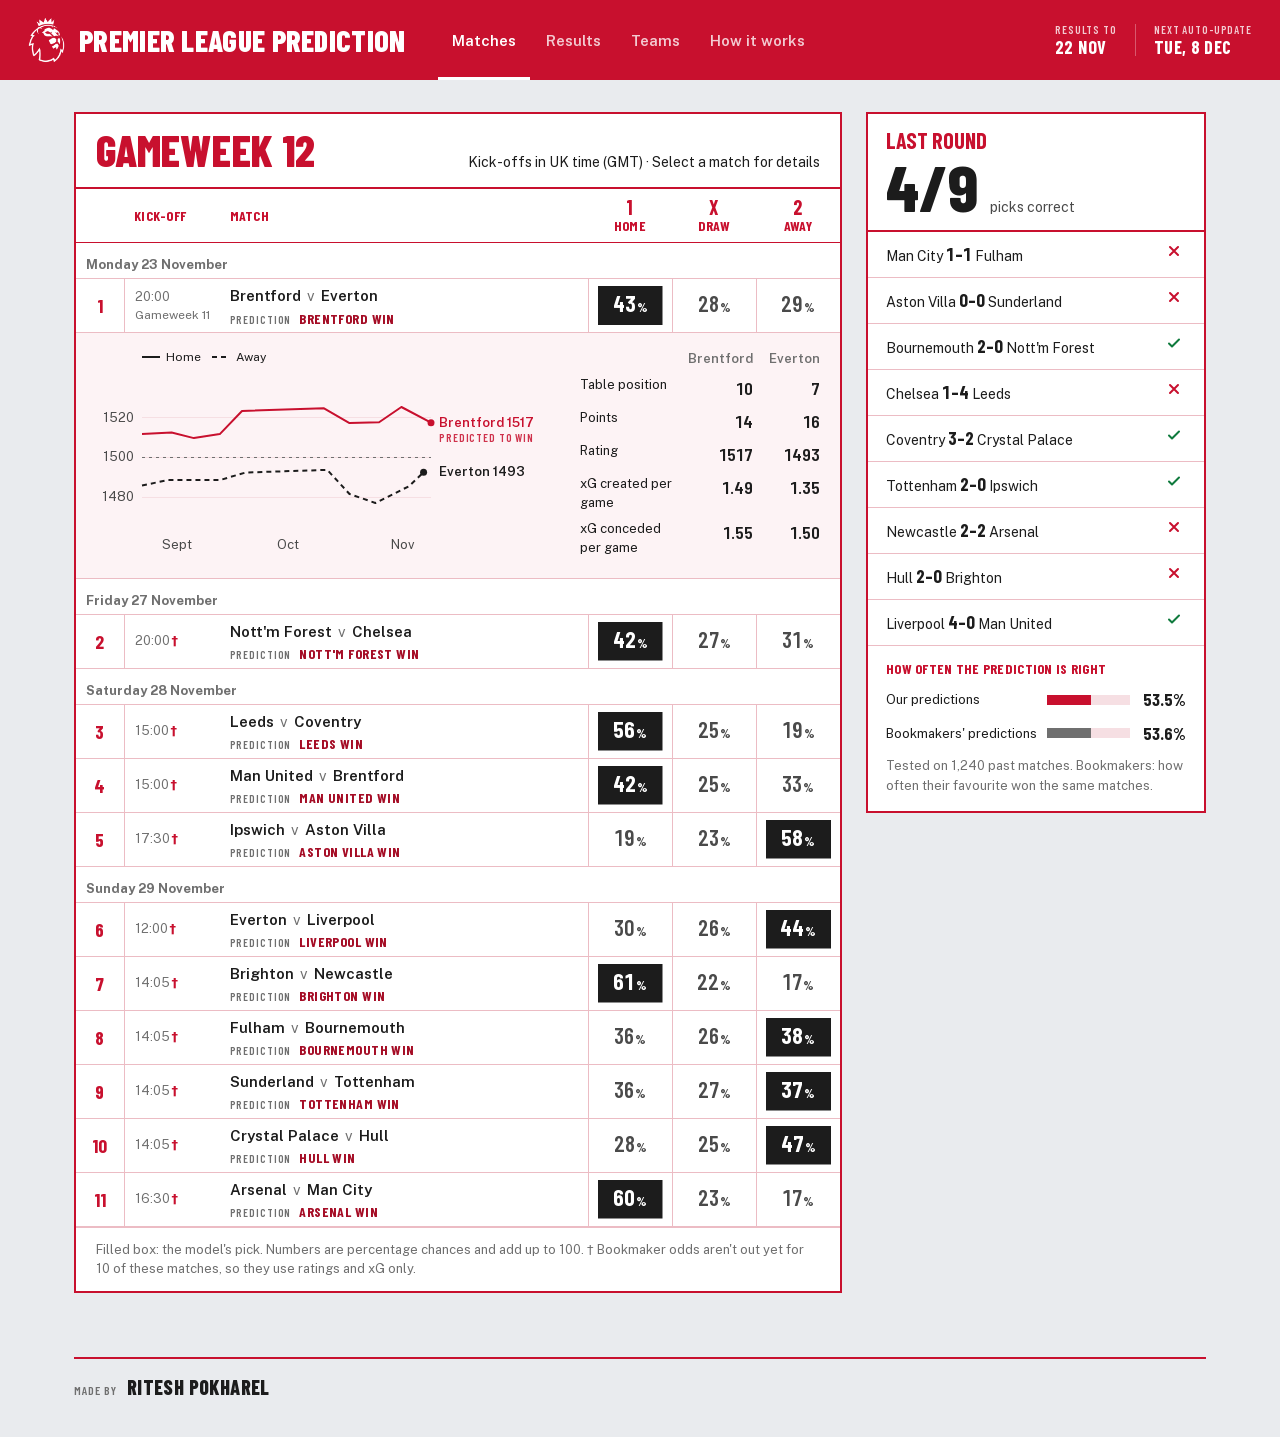
==== site/index.html @ 26cb3aec "How it works: why the model never predicts a draw" ====
<!doctype html>
<html lang="en">
<head>
<meta charset="utf-8">
<meta name="viewport" content="width=device-width, initial-scale=1">
<title>Premier League Prediction</title>
<link rel="icon" href="logo.jpg">
<meta name="description" content="Home, draw and away forecasts for every Premier League match, from a model retrained every week, with its track record.">
<style>
  @font-face { font-family: "Permanent Marker"; font-weight: 400; font-display: swap; src: url("fonts/permanent-marker-latin.woff2") format("woff2"); }
  @font-face { font-family: "Barlow Condensed"; font-weight: 500; font-display: swap; src: url("fonts/barlow-condensed-500-latin.woff2") format("woff2"); }
  @font-face { font-family: "Barlow Condensed"; font-weight: 600; font-display: swap; src: url("fonts/barlow-condensed-600-latin.woff2") format("woff2"); }
  @font-face { font-family: "Barlow Condensed"; font-weight: 700; font-display: swap; src: url("fonts/barlow-condensed-700-latin.woff2") format("woff2"); }
  @font-face { font-family: "Barlow Condensed"; font-weight: 800; font-display: swap; src: url("fonts/barlow-condensed-800-latin.woff2") format("woff2"); }
  @font-face { font-family: "Public Sans"; font-weight: 400 700; font-display: swap; src: url("fonts/public-sans-latin.woff2") format("woff2"); }

  :root {
    color-scheme: light;
    --board: #e9ebee;
    --sheet: #ffffff;
    --red: #c8102e;
    --red-ink: #a50d26;
    --rule: #ecbcc4;
    --rule-soft: #f6dfe3;
    --band: #c8102e;
    --band-ink: #ffffff;
    --band-ink-2: rgba(255, 255, 255, 0.78);
    --ink: #1c1c1c;
    --ink-2: #4a4a4a;
    --muted: #6f6f6f;
    --mark: #1c1c1c;
    --mark-ink: #ffffff;
    --good: #0f7a3d;
    --hover: #fdf3f5;
    --cond: "Barlow Condensed", "Arial Narrow", sans-serif;
    --text: "Public Sans", system-ui, -apple-system, "Segoe UI", sans-serif;
  }
  @media (prefers-color-scheme: dark) {
    :root {
      color-scheme: dark;
      --board: #0b0c0e;
      --sheet: #1f2125;
      --red: #ef4f66;
      --red-ink: #ff8094;
      --rule: #4a2a31;
      --rule-soft: #2c2023;
      --band: #a50d26;
      --ink: #efede8;
      --ink-2: #c4c1ba;
      --muted: #9a978f;
      --mark: #efede8;
      --mark-ink: #141414;
      --good: #3fbf74;
      --hover: #23191c;
    }
  }

  * { box-sizing: border-box; }
  html { -webkit-text-size-adjust: 100%; }
  body { margin: 0; background: var(--board); color: var(--ink); font: 15px/1.5 var(--text); -webkit-font-smoothing: antialiased; }
  ::selection { background: var(--red); color: #fff; }
  :focus-visible { outline: 2px solid var(--red); outline-offset: 2px; }
  a { color: var(--red-ink); text-underline-offset: 3px; text-decoration-thickness: 1px; }
  .fig { font-family: var(--cond); font-variant-numeric: tabular-nums; }
  [hidden] { display: none !important; }

  /* band */
  .band { background: var(--band); color: var(--band-ink); }
  .band-inner { padding: 0 28px; display: flex; align-items: center; gap: 32px; min-height: 80px; }
  .name { font: 800 30px/1 var(--cond); text-transform: uppercase; letter-spacing: 0.01em; white-space: nowrap; display: flex; align-items: center; gap: 14px; }
  a.name { color: inherit; text-decoration: none; }
  a.name:focus-visible { outline-color: #fff; outline-offset: 4px; }
  .logo { display: block; width: auto; height: 46px; flex: none; }
  .tabs { display: flex; gap: 2px; align-self: stretch; }
  .tab {
    font: 600 15px var(--text); color: var(--band-ink-2); background: none; border: 0; cursor: pointer;
    padding: 0 14px; border-bottom: 3px solid transparent; border-top: 3px solid transparent;
  }
  .tab:hover { color: var(--band-ink); }
  .tab[aria-selected="true"] { color: var(--band-ink); border-bottom-color: var(--band-ink); }
  .tab:focus-visible { outline-color: #fff; outline-offset: -4px; }
  .stamp { margin-left: auto; display: flex; gap: 18px; white-space: nowrap; }
  .upd { display: flex; flex-direction: column; gap: 3px; }
  .upd + .upd { padding-left: 18px; border-left: 1px solid rgba(255, 255, 255, 0.3); }
  .upd .k { font: 600 11px/1 var(--cond); text-transform: uppercase; letter-spacing: 0.08em; color: var(--band-ink-2); }
  .upd .v { font: 700 18px/1 var(--cond); text-transform: uppercase; letter-spacing: 0.02em; color: var(--band-ink); }

  main { max-width: 1180px; margin: 0 auto; padding: 32px 24px 64px; }
  .page-title { display: flex; align-items: baseline; gap: 16px; flex-wrap: wrap; margin: 0 0 20px; }
  h1 { font: 800 44px/1 var(--cond); text-transform: uppercase; color: var(--red); margin: 0; letter-spacing: -0.005em; }
  h2 { font: 700 22px/1.1 var(--cond); text-transform: uppercase; color: var(--red); margin: 0; }
  h3 { font: 700 17px/1.2 var(--text); margin: 0; }
  .lede { color: var(--ink-2); margin: 0; }
  .legend { display: flex; align-items: center; gap: 10px; margin: 0; font: 600 20px/1.2 var(--cond); color: var(--ink); letter-spacing: 0.01em; }
  .ring-key { width: 26px; height: 18px; border: 2px solid var(--red); border-radius: 50%; flex: none; }

  /* coupon sheet */
  .sheet { background: var(--sheet); border: 2px solid var(--red); }
  .sheet + .sheet { margin-top: 24px; }
  .split > .sheet + .sheet { margin-top: 0; }
  .sheet-head { display: flex; align-items: baseline; justify-content: space-between; gap: 16px; padding: 14px 20px; border-bottom: 2px solid var(--red); flex-wrap: wrap; }
  .sheet-head p { margin: 0; color: var(--muted); font-size: 13px; }
  #coupon-sub { color: var(--ink); font-size: 14px; }
  .sheet-foot { padding: 12px 20px; border-top: 1px solid var(--rule); color: var(--muted); font-size: 13px; }
  .sheet-foot p { margin: 0; }

  .coupon { width: 100%; border-collapse: collapse; }
  .coupon th { font: 700 14px var(--cond); text-transform: uppercase; color: var(--red); padding: 8px 10px; border-bottom: 1px solid var(--red); text-align: center; letter-spacing: 0.02em; }
  .coupon th.left { text-align: left; }
  .coupon th .key { display: block; font-size: 20px; line-height: 1; }
  .coupon td { border-bottom: 1px solid var(--rule); padding: 0 10px; height: 54px; vertical-align: middle; }
  .coupon tr:last-child td { border-bottom: 0; }
  .coupon .day td { height: auto; padding: 14px 10px 6px; font: 700 13px var(--text); color: var(--muted); border-bottom: 1px solid var(--rule); background: var(--sheet); }
  .coupon .no { width: 48px; text-align: center; font: 700 19px var(--cond); color: var(--red); border-right: 1px solid var(--rule); }
  .coupon .ko { width: 92px; color: var(--muted); font-size: 13px; white-space: nowrap; }
  .coupon .match { font-weight: 600; }
  .coupon .match .v { color: var(--muted); font-weight: 400; padding: 0 6px; }
  .coupon .cell { width: 84px; text-align: center; border-left: 1px solid var(--rule); padding: 0; position: relative; }
  .coupon .cell .n { position: relative; z-index: 1; font: 600 22px/1 var(--cond); font-variant-numeric: tabular-nums; color: var(--ink-2); transition: color 90ms ease-out; }
  .coupon .cell .ink { position: absolute; inset: 7px 9px; background: var(--mark); clip-path: inset(0 0 0 0); }
  .coupon .cell.pick .n, .coupon .cell.pick .pc { color: var(--mark-ink); }
  .coupon .cell.pick .n { font-weight: 700; }
  .coupon .cell .pc { position: relative; z-index: 1; font: 600 13px/1 var(--cond); color: var(--ink-2); margin-left: 1px; }
  .coupon .cell .ring { position: absolute; inset: 4px 6px; border: 2px solid var(--red); border-radius: 50%; z-index: 2; pointer-events: none; }
  .coupon .verdict { width: 92px; text-align: right; font-size: 13px; font-weight: 600; white-space: nowrap; }
  .verdict.hit { color: var(--good); }
  .verdict.miss { color: var(--red); }
  .verdict svg { display: inline-block; vertical-align: -3px; margin-right: 4px; }
  .coupon .score { width: 76px; text-align: center; font: 700 22px var(--cond); font-variant-numeric: tabular-nums; border-left: 1px solid var(--rule); }
  .coupon tbody tr.fixture { cursor: pointer; }
  .coupon tbody tr.fixture:hover td { background: var(--hover); }
  .coupon tbody tr.fixture:focus-visible { outline-offset: -2px; }
  .dagger { color: var(--red); font-weight: 700; margin-left: 2px; }
  .ko-sm { display: none; }
  .pred { display: flex; gap: 8px; align-items: baseline; margin-top: 3px; font: 700 14px/1.1 var(--cond); text-transform: uppercase; letter-spacing: 0.03em; color: var(--red-ink); }
  .pred .k { font-size: 11px; font-weight: 600; letter-spacing: 0.08em; color: var(--muted); }
  .detail td { padding: 16px 20px 20px; background: var(--hover); height: auto; }
  .detail-grid { display: grid; grid-template-columns: 1fr 240px; gap: 28px; align-items: start; }
  .facts { display: grid; grid-template-columns: 1fr auto auto; gap: 6px 16px; font-size: 13px; }
  .facts .hd { color: var(--muted); font-weight: 600; }
  .facts .fig { font-size: 18px; font-weight: 600; text-align: right; }

  /* layout */
  .split { display: grid; grid-template-columns: minmax(0, 1fr) 340px; gap: 24px; align-items: start; }
  .split.wide { grid-template-columns: minmax(0, 1fr) 430px; }
  .split > * { min-width: 0; }
  .stub { background: var(--sheet); border: 2px solid var(--red); }
  .stub-head { padding: 14px 18px 12px; border-bottom: 2px solid var(--red); }
  .stub-score { display: flex; align-items: baseline; gap: 10px; margin-top: 6px; }
  .stub-score .fig { font-size: 64px; font-weight: 800; line-height: 0.9; color: var(--ink); }
  .stub-score span { color: var(--ink-2); font-size: 14px; }
  .stub-list { list-style: none; margin: 0; padding: 0; }
  .stub-list li { display: flex; justify-content: space-between; gap: 12px; padding: 9px 18px; border-bottom: 1px solid var(--rule); font-size: 14px; }
  .stub-list li .fig { font-size: 18px; font-weight: 700; }
  .stub-section { padding: 14px 18px 16px; }
  .stub-section h3 { font: 700 14px var(--cond); text-transform: uppercase; color: var(--red); margin-bottom: 10px; letter-spacing: 0.02em; }
  .bench { display: grid; grid-template-columns: max-content 1fr 46px; gap: 8px 10px; align-items: center; font-size: 13px; }
  .bench .track { height: 10px; background: var(--rule-soft); position: relative; }
  .bench .fill { position: absolute; inset: 0 auto 0 0; background: var(--red); }
  .bench .fill.dim { background: var(--muted); }
  .bench .fig { font-size: 17px; font-weight: 700; text-align: right; }
  .stub-section p { margin: 10px 0 0; color: var(--muted); font-size: 13px; }

  /* teams */
  .team-pick { display: flex; align-items: stretch; gap: 8px; padding: 14px 20px; border-bottom: 2px solid var(--red); }
  .team-pick .step {
    flex: none; width: 44px; height: 44px; align-self: center; display: grid; place-items: center; cursor: pointer;
    background: none; color: var(--ink); border: 1px solid var(--rule); transition: background-color 90ms ease-out;
  }
  .team-pick .step:hover { background: var(--hover); border-color: var(--red); }
  .lede.strong { color: var(--ink); font-size: 18px; }
  #teams .page-title { flex-direction: column; align-items: flex-start; gap: 6px; margin-bottom: 44px; }
  .team-col { position: relative; }
  .switch-hint { position: absolute; right: 22px; bottom: calc(100% - 20px); z-index: 2; margin: 0; display: flex; align-items: flex-start; gap: 0; pointer-events: none; }
  .switch-hint span { font: 26px/1 "Permanent Marker", var(--cond); color: var(--red); transform: rotate(-4deg); margin-top: 4px; white-space: nowrap; }
  .switch-hint svg { width: 100px; height: 70px; overflow: visible; }
  .switch-hint .brush { fill: none; stroke: var(--red); stroke-width: 3; stroke-linecap: round; stroke-linejoin: round; }
  .switch-hint .brush.thin { stroke-width: 1.5; opacity: 0.55; }
  /* first visit: the label fades in, then the arrow paints itself on, then the button nudges */
  .switch-hint .brush { stroke-dasharray: 1; stroke-dashoffset: 0; }
  @keyframes paint { from { stroke-dashoffset: 1; } to { stroke-dashoffset: 0; } }
  @keyframes ink-in { from { opacity: 0; transform: rotate(-4deg) translateY(4px); } to { opacity: 1; transform: rotate(-4deg); } }
  .switch-hint.draw span { animation: ink-in 220ms ease-out 150ms backwards; }
  .switch-hint.draw .brush { animation: paint 480ms cubic-bezier(0.65, 0, 0.35, 1) 300ms backwards; }
  .switch-hint.draw .brush.head { animation-duration: 160ms; animation-delay: 780ms; animation-timing-function: ease-out; }
  @keyframes nudge { 0%, 100% { transform: translateX(0); } 50% { transform: translateX(4px); } }
  .team-pick .step.nudge svg { animation: nudge 600ms ease-in-out 1000ms 2; }
  .team-pick .step svg { width: 16px; height: 16px; }
  .team-pick .step:disabled { opacity: 0.3; cursor: default; background: none; border-color: var(--rule); }
  .gw-pick { border-bottom: 0; }
  #results-sheets > .sheet:first-child { margin-top: 24px; }
  .team-title { flex: 1; min-width: 0; text-align: center; }
  .team-name { font: 800 32px/1 var(--cond); text-transform: uppercase; overflow: hidden; text-overflow: ellipsis; white-space: nowrap; }
  .team-sub { color: var(--ink-2); font-size: 13px; margin-top: 4px; }
  #team-body { padding: 16px 20px 20px; }
  .next-match {
    display: flex; align-items: baseline; flex-wrap: wrap; gap: 4px 14px; width: 100%; margin: 0 0 16px; padding: 10px 12px;
    font: 14px var(--text); color: var(--ink-2); text-align: left; cursor: pointer;
    background: var(--hover); border: 1px solid var(--rule); transition: border-color 90ms ease-out;
  }
  .next-match:hover { border-color: var(--red); }
  .next-match .k { font: 600 12px var(--cond); text-transform: uppercase; letter-spacing: 0.08em; color: var(--red); }
  .next-match strong { color: var(--ink); }
  .next-match .ha { margin-left: 8px; font: 600 11px var(--cond); text-transform: uppercase; letter-spacing: 0.08em; color: var(--muted); }
  .next-match .go { margin-left: auto; display: inline-flex; align-items: center; gap: 4px; font: 700 14px/1 var(--cond); text-transform: uppercase; letter-spacing: 0.04em; color: var(--red-ink); }
  .next-match .go svg { width: 12px; height: 12px; overflow: hidden; transition: transform 120ms ease-out; }
  .next-match:hover .go svg { transform: translateX(2px); }
  .team-top { display: flex; justify-content: space-between; align-items: flex-start; gap: 16px; flex-wrap: wrap; }
  .team-figs { display: flex; gap: 28px; }
  .team-figs div { font-size: 12px; color: var(--muted); font-weight: 600; }
  .team-figs .fig { display: block; font-size: 30px; font-weight: 700; color: var(--ink); line-height: 1.1; }
  .up { color: var(--good) !important; }
  .down { color: var(--red) !important; }
  .table td { height: 42px; padding: 0 8px; white-space: nowrap; }
  .table th { padding: 8px; }
  .table td, .table th { text-align: right; }
  .table td.t, .table th.t { text-align: left; }
  .table tbody tr { cursor: pointer; }
  .table tbody tr:hover td { background: var(--hover); }
  .table tbody tr.on td { background: var(--rule-soft); font-weight: 700; }
  .table td.pos { width: 44px; text-align: center; color: var(--red); font: 700 17px var(--cond); border-right: 1px solid var(--rule); }
  .table td .fig { font-size: 18px; }

  /* charts */
  svg { display: block; overflow: visible; }
  svg text { font: 13px var(--text); fill: var(--ink-2); }
  svg .axis { font: 800 24px var(--cond); text-transform: uppercase; letter-spacing: 0.04em; fill: var(--ink); }
  svg .axis-sub { font: 500 14px var(--text); fill: var(--ink-2); }
  svg .lbl { fill: var(--ink-2); font-weight: 600; }
  svg .key { font-size: 12px; fill: var(--ink); }
  svg .tag { font: 600 11px var(--cond); text-transform: uppercase; letter-spacing: 0.08em; fill: var(--red); opacity: 0.85; }
  svg .grid { stroke: var(--rule-soft); }
  svg .base { stroke: var(--muted); stroke-dasharray: 3 4; }
  #tip { position: fixed; z-index: 10; pointer-events: none; opacity: 0; background: var(--ink); color: var(--sheet); padding: 6px 10px; font-size: 13px; white-space: nowrap; transition: opacity .1s; }
  #tip .fig { font-size: 16px; font-weight: 700; }

  /* how it works */
  .read { padding: 22px 26px 26px; }
  .read > * { max-width: 68ch; }
  .how-split { grid-template-columns: minmax(0, 1fr) 380px; }
  .chart-title { font: 700 14px var(--cond); text-transform: uppercase; color: var(--red); margin: 4px 0 6px; letter-spacing: 0.02em; }
  .chart-title + div { margin-bottom: 18px; }
  .chart-note { margin: 4px 0 0; color: var(--muted); font-size: 13px; }
  .read p, .read li { color: var(--ink-2); }
  .read h2 { margin: 36px 0 10px; }
  .read h2:first-child { margin-top: 0; }
  .read .coupon { margin: 14px 0 6px; }
  .read .coupon td { height: 44px; }
  .read .coupon td.fig { text-align: right; font-size: 19px; font-weight: 600; }
  .read .coupon tr.best td { font-weight: 700; color: var(--ink); background: var(--rule-soft); }
  .read ul { padding-left: 18px; }

  footer { max-width: 1180px; margin: 0 auto; padding: 0 24px; }
  .footer-inner { border-top: 2px solid var(--red); padding: 18px 0 40px; display: flex; align-items: baseline; gap: 10px; }
  .footer-inner .made { font: 600 12px/1 var(--cond); text-transform: uppercase; letter-spacing: 0.08em; color: var(--muted); }
  .footer-inner .who { font: 800 20px/1 var(--cond); text-transform: uppercase; letter-spacing: 0.02em; color: var(--ink); }

  @media (max-width: 960px) {
    .split, .split.wide, .how-split { grid-template-columns: 1fr; }
    .detail-grid { grid-template-columns: 1fr; }
  }
  @media (max-width: 640px) {
    .band-inner { flex-wrap: wrap; gap: 0 16px; padding: 12px 16px 0; }
    .name { font-size: 24px; width: 100%; gap: 10px; }
    .logo { height: 38px; }
    .stamp { order: 1; width: 100%; margin: 10px 0 4px; gap: 14px; }
    .upd { flex-direction: row; align-items: baseline; gap: 6px; }
    .upd + .upd { padding-left: 14px; }
    .upd .v { font-size: 15px; }
    .tabs { order: 2; }
    .tabs { margin-left: -14px; overflow-x: auto; min-height: 44px; }
    main { padding: 20px 12px 48px; }
    footer { padding: 0 12px; }
    h1 { font-size: 34px; }
    .sheet-head { padding: 12px 14px; }
    .coupon .no { width: 34px; font-size: 17px; }
    .coupon .ko { display: none; }
    .coupon .cell { width: 58px; }
    .coupon .cell .n { font-size: 19px; }
    .coupon td { padding: 0 6px; }
    .coupon .match .v { padding: 0 4px; }
    .coupon td.match { padding-top: 8px; padding-bottom: 8px; line-height: 1.3; }
    .ko-sm { display: block; color: var(--muted); font-size: 12px; font-weight: 400; margin-top: 2px; }
    .coupon .verdict { display: none; }
    .coupon .score { width: 44px; font-size: 18px; padding: 0 2px; }
    .settled { table-layout: fixed; }
    .settled th:nth-child(2) { width: 42px; }
    .settled th:nth-child(3), .settled th:nth-child(4), .settled th:nth-child(5) { width: 44px; }
    .settled .cell { width: auto; }
    .settled .cell .n { font-size: 17px; }
    .settled .cell .pc { font-size: 10px; }
    .settled .cell .ink { inset: 8px 3px; }
    .settled td.match { white-space: normal; overflow-wrap: anywhere; }
    .hide-sm { display: none; }
    .team-figs { gap: 18px; }
    .team-pick { padding: 12px 14px; }
    .switch-hint { right: 16px; }
    #teams .page-title { margin-bottom: 56px; }
    .switch-hint span { font-size: 22px; }
    .team-name { font-size: 26px; }
    #team-body { padding: 14px; }
  }
  @media (prefers-reduced-motion: reduce) { * { transition: none !important; animation: none !important; } }
</style>
</head>
<body>
<header class="band">
  <div class="band-inner">
    <a class="name" href="./" id="home-link"><img class="logo" src="logo-white.png" alt="" width="29" height="36">Premier League Prediction</a>
    <nav class="tabs" role="tablist" aria-label="Sections">
      <button class="tab" role="tab" id="tab-coupon" aria-controls="coupon" aria-selected="true">Matches</button>
      <button class="tab" role="tab" id="tab-results" aria-controls="results" aria-selected="false" tabindex="-1">Results</button>
      <button class="tab" role="tab" id="tab-teams" aria-controls="teams" aria-selected="false" tabindex="-1">Teams</button>
      <button class="tab" role="tab" id="tab-how" aria-controls="how" aria-selected="false" tabindex="-1">How it works</button>
    </nav>
    <div class="stamp" id="stamp"></div>
  </div>
</header>

<main>
  <section id="coupon" role="tabpanel" aria-labelledby="tab-coupon">
    <div class="split">
      <div class="sheet">
        <div class="sheet-head"><h1 id="coupon-title">This week</h1><p id="coupon-sub"></p></div>
        <table class="coupon" id="coupon-table">
          <thead><tr>
            <th scope="col" aria-label="Number"></th><th scope="col" class="left hide-sm">Kick-off</th><th scope="col" class="left">Match</th>
            <th scope="col"><span class="key">1</span>Home</th><th scope="col"><span class="key">X</span>Draw</th><th scope="col"><span class="key">2</span>Away</th>
          </tr></thead>
          <tbody id="coupon-body"></tbody>
        </table>
        <div class="sheet-foot"><p id="coupon-foot"></p></div>
      </div>
      <aside class="stub" id="stub" aria-label="Last round"></aside>
    </div>
  </section>

  <section id="results" role="tabpanel" aria-labelledby="tab-results" hidden>
    <div class="page-title"><h1>Results</h1><p class="legend" id="results-sub"></p></div>
    <div id="results-weekly"></div>
    <div class="sheet" id="gw-sheet" hidden>
      <div class="team-pick gw-pick">
        <button class="step" id="gw-prev" type="button" aria-label="Earlier gameweek"><svg viewBox="0 0 16 16" aria-hidden="true"><path d="M10 3 5 8l5 5" fill="none" stroke="currentColor" stroke-width="2"/></svg></button>
        <div class="team-title" aria-live="polite"><div class="team-name" id="gw-name"></div><div class="team-sub" id="gw-sub"></div></div>
        <button class="step" id="gw-next" type="button" aria-label="Later gameweek"><svg viewBox="0 0 16 16" aria-hidden="true"><path d="m6 3 5 5-5 5" fill="none" stroke="currentColor" stroke-width="2"/></svg></button>
      </div>
    </div>
    <div id="results-sheets"></div>
  </section>

  <section id="teams" role="tabpanel" aria-labelledby="tab-teams" hidden>
    <div class="page-title"><h1>Teams</h1><p class="lede strong">How strong each team is right now</p></div>
    <div class="split wide">
      <div class="team-col">
        <p class="switch-hint" aria-hidden="true"><span>Switch team</span><svg viewBox="0 0 80 56">
          <path class="brush" pathLength="1" d="M4 12 C 26 4, 52 6, 62 22 C 68 32, 66 40, 64 48"/>
          <path class="brush thin" pathLength="1" d="M6 14 C 28 7, 50 9, 60 24 C 65 33, 64 41, 63 47"/>
          <path class="brush head" pathLength="1" d="M54 40 L 64 50 L 72 39"/>
        </svg></p>
        <div class="sheet team-panel" id="team-panel">
          <div class="team-pick">
            <button class="step" id="team-prev" type="button" aria-label="Previous team"><svg viewBox="0 0 16 16" aria-hidden="true"><path d="M10 3 5 8l5 5" fill="none" stroke="currentColor" stroke-width="2"/></svg></button>
            <div class="team-title" aria-live="polite"><div class="team-name" id="team-name"></div><div class="team-sub" id="team-sub"></div></div>
            <button class="step" id="team-next" type="button" aria-label="Next team"><svg viewBox="0 0 16 16" aria-hidden="true"><path d="m6 3 5 5-5 5" fill="none" stroke="currentColor" stroke-width="2"/></svg></button>
          </div>
          <div id="team-body"></div>
        </div>
        <div class="sheet">
          <div class="sheet-head"><h2>Attack and defence</h2><p>Top right is best. Based on chances (xG) per game, last 20 matches.</p></div>
          <div style="padding:12px 20px 20px"><div id="xg-chart"></div></div>
        </div>
      </div>
      <div class="sheet">
        <div class="sheet-head"><h2>Table</h2><p>Rating change over the last 5 games</p></div>
        <table class="coupon table" aria-label="League table">
          <thead><tr><th scope="col" aria-label="Position"></th><th scope="col" class="t">Team</th><th scope="col">P</th><th scope="col">GD</th><th scope="col">Pts</th><th scope="col">Rating</th><th scope="col">+/−</th></tr></thead>
          <tbody id="table-body"></tbody>
        </table>
      </div>
    </div>
  </section>

  <section id="how" role="tabpanel" aria-labelledby="tab-how" hidden>
    <div class="page-title"><h1>How it works</h1></div>
    <div class="split how-split">
    <div class="sheet read">
      <h2>What the model looks at</h2>
      <p>Every forecast comes from a logistic regression that gives each match three chances: home win, draw and away win. It uses only what is known before kick-off:</p>
      <ul>
        <li><strong>Elo ratings:</strong> a running strength score for every team, updated after each result.</li>
        <li><strong>Expected goals (xG):</strong> how many chances each team has been creating and allowing over its last 20 league games, from Opta data published by Fantasy Premier League.</li>
        <li><strong>Bookmaker odds:</strong> turned into probabilities, when they have been published. Until then the forecast uses ratings and xG alone.</li>
      </ul>
      <p>The model is retrained every week on every match played since 2017, and this page rebuilds itself every Tuesday and Friday morning.</p>

      <h2>How it was tested</h2>
      <p>To get an honest score, the model was replayed week by week over 1,240 matches from August 2023 to November 2026. Before each week it was retrained on earlier matches only, then asked to predict that week.</p>
      <table class="coupon" aria-label="Test results">
        <thead><tr><th scope="col" class="left">Model</th><th scope="col">Correct</th><th scope="col">Log loss</th></tr></thead>
        <tbody>
          <tr><td>Always pick the home team</td><td class="fig">43.1%</td><td class="fig">1.074</td></tr>
          <tr><td>Elo ratings only</td><td class="fig">52.2%</td><td class="fig">0.985</td></tr>
          <tr><td>Elo and recent form</td><td class="fig">52.4%</td><td class="fig">0.981</td></tr>
          <tr><td>Elo, form and odds</td><td class="fig">52.5%</td><td class="fig">0.972</td></tr>
          <tr class="best"><td>Elo, xG and odds (this model)</td><td class="fig">53.5%</td><td class="fig">0.971</td></tr>
          <tr><td>Bookmakers</td><td class="fig">53.6%</td><td class="fig">0.969</td></tr>
        </tbody>
      </table>
      <p>Log loss scores the percentages themselves, lower is better. The model matches the bookmakers on picks and sits just behind them on the percentages.</p>

      <h2>Why it never predicts a draw</h2>
      <p>Roughly one in four Premier League matches ends level: 24.7% of the 1,240 matches in the test. Yet in none of them was the draw the single most likely outcome. Not for this model, and not for the bookmakers, whose draw probability never rose above 32%.</p>
      <p>This isn't a blind spot. A draw is most likely when two teams are evenly matched, but evenly matched also means each win stays close to a third, so the draw is almost never the favourite. A model that maximises accuracy always picks the most likely result, so it never picks a draw, and it accepts that about a quarter of matches will be wrong whatever it does.</p>
      <p>That's why accuracy alone is a weak test of a forecaster. The draw chance still appears on every match, and the log loss scores whether those percentages are right, not just whether the top pick came in.</p>

      <h2>What didn't help</h2>
      <ul>
        <li>Random forests, gradient boosting, nearest neighbours and a small neural network all scored worse than logistic regression.</li>
        <li>Days of rest and fixture congestion, including Champions League, Europa League and cup games, changed nothing beyond noise.</li>
        <li>Extra signals for draws (goal expectations, how evenly matched the teams are) did not improve the draw percentages.</li>
      </ul>

      <h2>Where the data comes from</h2>
      <ul>
        <li>Results, match stats and odds: <a href="https://www.football-data.co.uk/englandm.php">football-data.co.uk</a></li>
        <li>Newest results and fixtures: ESPN</li>
        <li>Expected goals and gameweeks: <a href="https://fantasy.premierleague.com">Fantasy Premier League</a></li>
      </ul>
    </div>
    <aside class="sheet">
      <div class="sheet-head"><h2>Tested on 1,240 matches</h2></div>
      <div style="padding:14px 20px 18px">
        <h3 class="chart-title">Picks correct</h3><div id="model-chart-acc"></div>
        <h3 class="chart-title">Log loss, lower is better</h3><div id="model-chart-ll"></div>
        <p class="chart-note">Each test retrained the model week by week on earlier matches only.</p>
      </div>
    </aside>
    </div>
  </section>
</main>

<footer id="footer"><div class="footer-inner"><span class="made">Made by</span><span class="who">Ritesh Pokharel</span></div></footer>
<div id="tip" role="tooltip"></div>

<script>const DATA = {"updated":"2026-11-22","fixtures":[{"kickoff":"2026-11-23T20:00:00+00:00","round":11,"home":"Brentford","away":"Everton","pH":0.4298,"pD":0.2765,"pA":0.2937,"odds":true},{"kickoff":"2026-11-27T20:00:00+00:00","round":12,"home":"Nott'm Forest","away":"Chelsea","pH":0.4188,"pD":0.2659,"pA":0.3153,"odds":false},{"kickoff":"2026-11-28T15:00:00+00:00","round":12,"home":"Leeds","away":"Coventry","pH":0.5623,"pD":0.2491,"pA":0.1886,"odds":false},{"kickoff":"2026-11-28T15:00:00+00:00","round":12,"home":"Man United","away":"Brentford","pH":0.4192,"pD":0.2499,"pA":0.3309,"odds":false},{"kickoff":"2026-11-28T17:30:00+00:00","round":12,"home":"Ipswich","away":"Aston Villa","pH":0.1857,"pD":0.2308,"pA":0.5835,"odds":false},{"kickoff":"2026-11-29T12:00:00+00:00","round":12,"home":"Everton","away":"Liverpool","pH":0.2978,"pD":0.2607,"pA":0.4415,"odds":false},{"kickoff":"2026-11-29T14:05:00+00:00","round":12,"home":"Brighton","away":"Newcastle","pH":0.6129,"pD":0.2208,"pA":0.1663,"odds":false},{"kickoff":"2026-11-29T14:05:00+00:00","round":12,"home":"Fulham","away":"Bournemouth","pH":0.3595,"pD":0.2649,"pA":0.3756,"odds":false},{"kickoff":"2026-11-29T14:05:00+00:00","round":12,"home":"Sunderland","away":"Tottenham","pH":0.3615,"pD":0.2733,"pA":0.3653,"odds":false},{"kickoff":"2026-11-29T14:05:00+00:00","round":12,"home":"Crystal Palace","away":"Hull","pH":0.2764,"pD":0.2551,"pA":0.4684,"odds":false},{"kickoff":"2026-11-29T16:30:00+00:00","round":12,"home":"Arsenal","away":"Man City","pH":0.5999,"pD":0.2327,"pA":0.1674,"odds":false}],"record":[{"date":"2026-11-21","gw":11,"home":"Man City","away":"Fulham","hg":1,"ag":1,"pH":0.72,"pD":0.17,"pA":0.11,"result":"Draw","pick":"Home","correct":false},{"date":"2026-11-21","gw":11,"home":"Aston Villa","away":"Sunderland","hg":0,"ag":0,"pH":0.51,"pD":0.26,"pA":0.24,"result":"Draw","pick":"Home","correct":false},{"date":"2026-11-21","gw":11,"home":"Bournemouth","away":"Nott'm Forest","hg":2,"ag":0,"pH":0.52,"pD":0.27,"pA":0.22,"result":"Home","pick":"Home","correct":true},{"date":"2026-11-21","gw":11,"home":"Chelsea","away":"Leeds","hg":1,"ag":4,"pH":0.48,"pD":0.26,"pA":0.25,"result":"Away","pick":"Home","correct":false},{"date":"2026-11-21","gw":11,"home":"Coventry","away":"Crystal Palace","hg":3,"ag":2,"pH":0.38,"pD":0.28,"pA":0.34,"result":"Home","pick":"Home","correct":true},{"date":"2026-11-21","gw":11,"home":"Tottenham","away":"Ipswich","hg":2,"ag":0,"pH":0.66,"pD":0.2,"pA":0.14,"result":"Home","pick":"Home","correct":true},{"date":"2026-11-21","gw":11,"home":"Newcastle","away":"Arsenal","hg":2,"ag":2,"pH":0.14,"pD":0.19,"pA":0.66,"result":"Draw","pick":"Away","correct":false},{"date":"2026-11-22","gw":11,"home":"Hull","away":"Brighton","hg":2,"ag":0,"pH":0.15,"pD":0.2,"pA":0.65,"result":"Home","pick":"Away","correct":false},{"date":"2026-11-22","gw":11,"home":"Liverpool","away":"Man United","hg":4,"ag":0,"pH":0.59,"pD":0.23,"pA":0.18,"result":"Home","pick":"Home","correct":true}],"table":[{"Team":"Arsenal","Pos":1,"P":11,"W":9,"D":1,"L":1,"GF":17,"GA":7,"GD":10,"Pts":28,"Elo":1668,"xgf":1.7,"xga":0.83,"Form":"WWWWD","Last5":"A Nott'm Forest 1-0|H Everton 2-0|A Liverpool 1-0|H Hull 1-0|A Newcastle 2-2"},{"Team":"Brighton","Pos":2,"P":11,"W":7,"D":1,"L":3,"GF":26,"GA":9,"GD":17,"Pts":22,"Elo":1563,"xgf":1.86,"xga":1.26,"Form":"WLWWL","Last5":"H Crystal Palace 5-0|A Liverpool 0-2|A Man City 1-0|H Brentford 2-0|A Hull 0-2"},{"Team":"Man City","Pos":3,"P":11,"W":7,"D":1,"L":3,"GF":22,"GA":14,"GD":8,"Pts":22,"Elo":1631,"xgf":2.02,"xga":1.28,"Form":"WLLLD","Last5":"H Ipswich 3-2|A Aston Villa 1-2|H Brighton 0-1|A Nott'm Forest 1-3|H Fulham 1-1"},{"Team":"Liverpool","Pos":4,"P":11,"W":6,"D":3,"L":2,"GF":18,"GA":10,"GD":8,"Pts":21,"Elo":1584,"xgf":1.51,"xga":1.44,"Form":"WWLWW","Last5":"A Brentford 2-1|H Brighton 2-0|H Arsenal 0-1|A Crystal Palace 3-1|H Man United 4-0"},{"Team":"Bournemouth","Pos":5,"P":11,"W":5,"D":3,"L":3,"GF":18,"GA":14,"GD":4,"Pts":18,"Elo":1545,"xgf":1.79,"xga":1.31,"Form":"WWWWW","Last5":"H Sunderland 2-0|A Man United 3-0|H Leeds 2-0|A Ipswich 2-1|H Nott'm Forest 2-0"},{"Team":"Leeds","Pos":6,"P":11,"W":4,"D":5,"L":2,"GF":14,"GA":9,"GD":5,"Pts":17,"Elo":1502,"xgf":1.37,"xga":1.29,"Form":"DDLWW","Last5":"H Man United 1-1|A Sunderland 0-0|A Bournemouth 0-2|H Tottenham 1-0|A Chelsea 4-1"},{"Team":"Everton","Pos":7,"P":10,"W":4,"D":4,"L":2,"GF":12,"GA":10,"GD":2,"Pts":16,"Elo":1493,"xgf":1.35,"xga":1.5,"Form":"DLLWW","Last5":"A Hull 2-2|H Chelsea 0-2|A Arsenal 0-2|A Newcastle 1-0|H Coventry 3-1"},{"Team":"Chelsea","Pos":8,"P":11,"W":5,"D":1,"L":5,"GF":20,"GA":20,"GD":0,"Pts":16,"Elo":1498,"xgf":1.24,"xga":1.52,"Form":"WLWLL","Last5":"A Everton 2-0|H Tottenham 0-2|H Man United 2-0|A Sunderland 0-1|H Leeds 1-4"},{"Team":"Tottenham","Pos":9,"P":11,"W":4,"D":3,"L":4,"GF":12,"GA":11,"GD":1,"Pts":15,"Elo":1462,"xgf":1.2,"xga":1.09,"Form":"WWWLW","Last5":"H Coventry 3-1|A Chelsea 2-0|H Crystal Palace 2-0|A Leeds 0-1|H Ipswich 2-0"},{"Team":"Brentford","Pos":10,"P":10,"W":3,"D":5,"L":2,"GF":16,"GA":11,"GD":5,"Pts":14,"Elo":1517,"xgf":1.49,"xga":1.55,"Form":"DLDWL","Last5":"A Aston Villa 2-2|H Liverpool 1-2|A Hull 1-1|H Nott'm Forest 2-0|A Brighton 0-2"},{"Team":"Hull","Pos":11,"P":11,"W":3,"D":5,"L":3,"GF":13,"GA":11,"GD":2,"Pts":14,"Elo":1477,"xgf":0.95,"xga":1.46,"Form":"LDDLW","Last5":"A Fulham 0-1|H Brentford 1-1|H Ipswich 2-2|A Arsenal 0-1|H Brighton 2-0"},{"Team":"Aston Villa","Pos":12,"P":11,"W":3,"D":5,"L":3,"GF":14,"GA":17,"GD":-3,"Pts":14,"Elo":1521,"xgf":1.43,"xga":1.6,"Form":"WWDDD","Last5":"A Newcastle 1-0|H Man City 2-1|H Fulham 1-1|A Man United 4-4|H Sunderland 0-0"},{"Team":"Newcastle","Pos":13,"P":11,"W":3,"D":4,"L":4,"GF":15,"GA":18,"GD":-3,"Pts":13,"Elo":1490,"xgf":1.3,"xga":1.7,"Form":"LWLDD","Last5":"H Aston Villa 0-1|A Crystal Palace 2-0|H Everton 0-1|A Fulham 1-1|H Arsenal 2-2"},{"Team":"Coventry","Pos":14,"P":11,"W":4,"D":0,"L":7,"GF":13,"GA":21,"GD":-8,"Pts":12,"Elo":1411,"xgf":0.96,"xga":1.52,"Form":"LLWLW","Last5":"A Tottenham 1-3|H Fulham 0-1|H Sunderland 3-1|A Everton 1-3|H Crystal Palace 3-2"},{"Team":"Fulham","Pos":15,"P":11,"W":2,"D":5,"L":4,"GF":11,"GA":13,"GD":-2,"Pts":11,"Elo":1481,"xgf":1.42,"xga":1.36,"Form":"WWDDD","Last5":"H Hull 1-0|A Coventry 1-0|A Aston Villa 1-1|H Newcastle 1-1|A Man City 1-1"},{"Team":"Ipswich","Pos":16,"P":11,"W":3,"D":2,"L":6,"GF":15,"GA":22,"GD":-7,"Pts":11,"Elo":1376,"xgf":1.09,"xga":1.9,"Form":"LDDLL","Last5":"A Man City 2-3|H Nott'm Forest 1-1|A Hull 2-2|H Bournemouth 1-2|A Tottenham 0-2"},{"Team":"Nott'm Forest","Pos":17,"P":11,"W":2,"D":3,"L":6,"GF":9,"GA":15,"GD":-6,"Pts":9,"Elo":1471,"xgf":1.5,"xga":1.3,"Form":"LDLWL","Last5":"H Arsenal 0-1|A Ipswich 1-1|A Brentford 0-2|H Man City 3-1|A Bournemouth 0-2"},{"Team":"Sunderland","Pos":18,"P":11,"W":2,"D":3,"L":6,"GF":8,"GA":17,"GD":-9,"Pts":9,"Elo":1446,"xgf":1.44,"xga":1.5,"Form":"LDLWD","Last5":"A Bournemouth 0-2|H Leeds 0-0|A Coventry 1-3|H Chelsea 1-0|A Aston Villa 0-0"},{"Team":"Man United","Pos":19,"P":11,"W":1,"D":5,"L":5,"GF":14,"GA":23,"GD":-9,"Pts":8,"Elo":1498,"xgf":1.73,"xga":1.63,"Form":"DLLDL","Last5":"A Leeds 1-1|H Bournemouth 0-3|A Chelsea 0-2|H Aston Villa 4-4|A Liverpool 0-4"},{"Team":"Crystal Palace","Pos":20,"P":11,"W":2,"D":1,"L":8,"GF":12,"GA":27,"GD":-15,"Pts":7,"Elo":1418,"xgf":1.42,"xga":1.86,"Form":"LLLLL","Last5":"A Brighton 0-5|H Newcastle 0-2|A Tottenham 0-2|H Liverpool 1-3|A Coventry 2-3"}],"ratings":{"Arsenal":[["2025-08-17",2526,1633.6],["2025-08-23",2526,1639.9],["2025-08-31",2526,1634.4],["2025-09-13",2526,1641.0],["2025-09-21",2526,1638.7],["2025-09-28",2526,1645.0],["2025-10-04",2526,1648.7],["2025-10-18",2526,1653.3],["2025-10-26",2526,1657.0],["2025-11-01",2526,1662.5],["2025-11-08",2526,1659.2],["2025-11-23",2526,1665.2],["2025-11-30",2526,1664.5],["2025-12-03",2526,1669.4],["2025-12-06",2526,1661.6],["2025-12-13",2526,1663.1],["2025-12-20",2526,1667.8],["2025-12-27",2526,1671.0],["2025-12-30",2526,1679.6],["2026-01-03",2526,1683.9],["2026-01-08",2526,1680.2],["2026-01-17",2526,1675.8],["2026-01-25",2526,1664.8],["2026-01-31",2526,1674.1],["2026-02-07",2526,1679.5],["2026-02-12",2526,1676.9],["2026-02-18",2526,1670.5],["2026-02-22",2526,1678.7],["2026-03-01",2526,1682.5],["2026-03-04",2526,1687.4],["2026-03-14",2526,1691.6],["2026-04-11",2526,1680.5],["2026-04-19",2526,1674.5],["2026-04-25",2526,1677.4],["2026-05-02",2526,1682.9],["2026-05-10",2526,1686.5],["2026-05-18",2526,1687.7],["2026-05-24",2526,1691.8],["2026-08-21",2627,1651.3],["2026-08-31",2627,1656.8],["2026-09-06",2627,1660.2],["2026-09-12",2627,1667.4],["2026-09-19",2627,1650.4],["2026-10-10",2627,1653.5],["2026-10-18",2627,1658.2],["2026-10-24",2627,1662.6],["2026-11-01",2627,1668.9],["2026-11-07",2627,1671.5],["2026-11-21",2627,1668.0]],"Aston Villa":[["2025-08-16",2526,1538.1],["2025-08-23",2526,1531.5],["2025-08-31",2526,1514.8],["2025-09-13",2526,1516.0],["2025-09-21",2526,1516.4],["2025-09-28",2526,1524.6],["2025-10-05",2526,1528.0],["2025-10-19",2526,1535.6],["2025-10-26",2526,1543.3],["2025-11-01",2526,1536.7],["2025-11-09",2526,1549.6],["2025-11-23",2526,1554.8],["2025-11-30",2526,1557.5],["2025-12-03",2526,1565.3],["2025-12-06",2526,1573.1],["2025-12-14",2526,1578.4],["2025-12-21",2526,1582.7],["2025-12-27",2526,1590.6],["2025-12-30",2526,1582.0],["2026-01-03",2526,1587.6],["2026-01-07",2526,1586.9],["2026-01-18",2526,1576.8],["2026-01-25",2526,1588.8],["2026-02-01",2526,1579.2],["2026-02-07",2526,1578.8],["2026-02-11",2526,1583.2],["2026-02-21",2526,1578.2],["2026-02-27",2526,1562.5],["2026-03-04",2526,1546.6],["2026-03-15",2526,1537.1],["2026-03-22",2526,1543.3],["2026-04-12",2526,1542.9],["2026-04-19",2526,1547.5],["2026-04-25",2526,1540.5],["2026-05-03",2526,1530.4],["2026-05-10",2526,1526.6],["2026-05-15",2526,1538.0],["2026-05-24",2526,1548.6],["2026-08-23",2627,1517.8],["2026-08-31",2627,1512.3],["2026-09-05",2627,1513.2],["2026-09-12",2627,1504.6],["2026-09-19",2627,1511.2],["2026-10-10",2627,1509.8],["2026-10-17",2627,1517.6],["2026-10-24",2627,1526.3],["2026-10-31",2627,1523.2],["2026-11-08",2627,1524.5],["2026-11-21",2627,1520.6]],"Bournemouth":[["2025-08-15",2526,1499.9],["2025-08-23",2526,1504.4],["2025-08-30",2526,1512.1],["2025-09-13",2526,1517.9],["2025-09-21",2526,1517.0],["2025-09-27",2526,1516.2],["2025-10-03",2526,1524.2],["2025-10-18",2526,1526.3],["2025-10-26",2526,1533.4],["2025-11-02",2526,1527.1],["2025-11-09",2526,1514.1],["2025-11-22",2526,1510.1],["2025-11-29",2526,1503.7],["2025-12-02",2526,1495.1],["2025-12-06",2526,1495.4],["2025-12-15",2526,1497.3],["2025-12-20",2526,1492.3],["2025-12-27",2526,1481.0],["2025-12-30",2526,1485.0],["2026-01-03",2526,1480.6],["2026-01-07",2526,1486.5],["2026-01-19",2526,1489.2],["2026-01-24",2526,1497.2],["2026-01-31",2526,1505.9],["2026-02-07",2526,1506.3],["2026-02-10",2526,1514.3],["2026-02-21",2526,1513.4],["2026-02-28",2526,1510.3],["2026-03-03",2526,1508.9],["2026-03-14",2526,1506.3],["2026-03-20",2526,1505.7],["2026-04-11",2526,1516.8],["2026-04-18",2526,1524.9],["2026-04-22",2526,1521.7],["2026-05-03",2526,1532.0],["2026-05-09",2526,1539.2],["2026-05-19",2526,1541.6],["2026-05-24",2526,1542.3],["2026-08-23",2627,1523.3],["2026-08-29",2627,1520.6],["2026-09-05",2627,1522.1],["2026-09-12",2627,1520.1],["2026-09-20",2627,1512.7],["2026-10-10",2627,1498.9],["2026-10-18",2627,1506.7],["2026-10-25",2627,1524.1],["2026-10-31",2627,1532.1],["2026-11-08",2627,1537.4],["2026-11-21",2627,1544.7]],"Brentford":[["2025-08-17",2526,1494.4],["2025-08-23",2526,1501.0],["2025-08-30",2526,1494.4],["2025-09-13",2526,1494.9],["2025-09-20",2526,1485.3],["2025-09-27",2526,1493.8],["2025-10-05",2526,1488.3],["2025-10-20",2526,1499.1],["2025-10-25",2526,1507.5],["2025-11-01",2526,1499.3],["2025-11-09",2526,1509.5],["2025-11-22",2526,1504.0],["2025-11-29",2526,1509.8],["2025-12-03",2526,1504.8],["2025-12-06",2526,1495.1],["2025-12-14",2526,1491.2],["2025-12-20",2526,1499.7],["2025-12-27",2526,1510.9],["2026-01-01",2526,1508.5],["2026-01-04",2526,1521.0],["2026-01-07",2526,1531.5],["2026-01-17",2526,1523.2],["2026-01-25",2526,1508.5],["2026-02-01",2526,1518.1],["2026-02-07",2526,1526.4],["2026-02-12",2526,1529.0],["2026-02-21",2526,1515.2],["2026-02-28",2526,1520.4],["2026-03-03",2526,1521.9],["2026-03-16",2526,1516.7],["2026-03-21",2526,1516.5],["2026-04-11",2526,1514.5],["2026-04-18",2526,1512.0],["2026-04-27",2526,1506.9],["2026-05-02",2526,1516.2],["2026-05-09",2526,1510.0],["2026-05-17",2526,1507.3],["2026-05-24",2526,1511.1],["2026-08-22",2627,1511.7],["2026-08-30",2627,1512.5],["2026-09-05",2627,1509.7],["2026-09-12",2627,1511.7],["2026-09-18",2627,1523.3],["2026-10-10",2627,1524.7],["2026-10-17",2627,1517.2],["2026-10-25",2627,1517.6],["2026-10-31",2627,1525.3],["2026-11-08",2627,1517.4]],"Brighton":[["2025-08-16",2526,1512.4],["2025-08-24",2526,1502.3],["2025-08-31",2526,1510.4],["2025-09-13",2526,1504.7],["2025-09-20",2526,1502.7],["2025-09-27",2526,1517.3],["2025-10-05",2526,1515.9],["2025-10-18",2526,1522.3],["2025-10-25",2526,1511.8],["2025-11-01",2526,1519.9],["2025-11-09",2526,1522.3],["2025-11-22",2526,1527.8],["2025-11-30",2526,1539.1],["2025-12-03",2526,1531.3],["2025-12-07",2526,1526.9],["2025-12-13",2526,1519.9],["2025-12-20",2526,1517.4],["2025-12-27",2526,1514.2],["2025-12-30",2526,1513.0],["2026-01-03",2526,1518.1],["2026-01-07",2526,1523.4],["2026-01-19",2526,1520.7],["2026-01-24",2526,1514.4],["2026-01-31",2526,1511.9],["2026-02-08",2526,1503.3],["2026-02-11",2526,1499.0],["2026-02-21",2526,1512.7],["2026-03-01",2526,1517.4],["2026-03-04",2526,1512.5],["2026-03-14",2526,1519.8],["2026-03-21",2526,1527.1],["2026-04-11",2526,1534.7],["2026-04-18",2526,1533.1],["2026-04-21",2526,1544.9],["2026-05-02",2526,1534.5],["2026-05-09",2526,1540.2],["2026-05-17",2526,1533.3],["2026-05-24",2526,1518.1],["2026-08-23",2627,1522.3],["2026-08-30",2627,1516.4],["2026-09-05",2627,1513.7],["2026-09-13",2627,1529.2],["2026-09-19",2627,1546.1],["2026-10-10",2627,1556.4],["2026-10-18",2627,1566.9],["2026-10-25",2627,1557.7],["2026-10-31",2627,1567.6],["2026-11-08",2627,1575.5],["2026-11-22",2627,1562.9]],"Burnley":[["2025-08-16",2526,1389.5],["2025-08-23",2526,1401.1],["2025-08-30",2526,1396.5],["2025-09-14",2526,1393.2],["2025-09-20",2526,1394.1],["2025-09-27",2526,1388.9],["2025-10-05",2526,1385.6],["2025-10-18",2526,1395.8],["2025-10-26",2526,1404.0],["2025-11-01",2526,1398.6],["2025-11-08",2526,1393.2],["2025-11-22",2526,1385.8],["2025-11-29",2526,1380.0],["2025-12-03",2526,1375.0],["2025-12-06",2526,1372.1],["2025-12-13",2526,1365.8],["2025-12-20",2526,1370.9],["2025-12-27",2526,1372.4],["2025-12-30",2526,1364.5],["2026-01-03",2526,1359.4],["2026-01-07",2526,1361.6],["2026-01-17",2526,1368.7],["2026-01-24",2526,1369.9],["2026-02-02",2526,1362.3],["2026-02-07",2526,1351.0],["2026-02-11",2526,1361.6],["2026-02-21",2526,1368.2],["2026-02-28",2526,1363.0],["2026-03-03",2526,1357.5],["2026-03-14",2526,1360.0],["2026-03-21",2526,1354.4],["2026-04-11",2526,1346.9],["2026-04-19",2526,1339.7],["2026-04-22",2526,1337.3],["2026-05-01",2526,1331.9],["2026-05-10",2526,1335.7],["2026-05-18",2526,1334.5],["2026-05-24",2526,1333.5]],"Chelsea":[["2025-08-17",2526,1551.3],["2025-08-22",2526,1564.8],["2025-08-30",2526,1571.5],["2025-09-13",2526,1571.0],["2025-09-20",2526,1563.0],["2025-09-27",2526,1548.4],["2025-10-04",2526,1556.3],["2025-10-18",2526,1569.0],["2025-10-25",2526,1559.2],["2025-11-01",2526,1566.3],["2025-11-08",2526,1571.8],["2025-11-22",2526,1579.2],["2025-11-30",2526,1579.9],["2025-12-03",2526,1565.1],["2025-12-06",2526,1564.8],["2025-12-13",2526,1572.0],["2025-12-20",2526,1572.8],["2025-12-27",2526,1564.9],["2025-12-30",2526,1560.9],["2026-01-04",2526,1565.5],["2026-01-07",2526,1558.2],["2026-01-17",2526,1566.5],["2026-01-25",2526,1577.2],["2026-01-31",2526,1580.2],["2026-02-07",2526,1586.4],["2026-02-10",2526,1581.2],["2026-02-21",2526,1574.5],["2026-03-01",2526,1570.7],["2026-03-04",2526,1586.6],["2026-03-14",2526,1577.2],["2026-03-21",2526,1562.4],["2026-04-12",2526,1549.8],["2026-04-18",2526,1541.4],["2026-04-21",2526,1529.6],["2026-05-04",2526,1515.8],["2026-05-09",2526,1519.8],["2026-05-19",2526,1524.0],["2026-05-24",2526,1517.2],["2026-08-24",2627,1514.9],["2026-08-30",2627,1520.8],["2026-09-06",2627,1517.4],["2026-09-12",2627,1514.7],["2026-09-18",2627,1503.1],["2026-10-10",2627,1516.8],["2026-10-17",2627,1529.0],["2026-10-24",2627,1513.4],["2026-10-31",2627,1522.7],["2026-11-08",2627,1515.3],["2026-11-21",2627,1497.9]],"Coventry":[["2026-08-21",2627,1415.5],["2026-08-29",2627,1408.6],["2026-09-05",2627,1406.5],["2026-09-13",2627,1391.0],["2026-09-19",2627,1401.0],["2026-10-12",2627,1416.6],["2026-10-19",2627,1407.8],["2026-10-24",2627,1400.8],["2026-10-31",2627,1411.3],["2026-11-06",2627,1404.4],["2026-11-21",2627,1410.5]],"Crystal Palace":[["2025-08-17",2526,1522.5],["2025-08-24",2526,1520.5],["2025-08-31",2526,1537.1],["2025-09-13",2526,1533.5],["2025-09-20",2526,1539.5],["2025-09-27",2526,1547.7],["2025-10-05",2526,1540.8],["2025-10-18",2526,1538.6],["2025-10-26",2526,1534.9],["2025-11-01",2526,1543.2],["2025-11-09",2526,1540.9],["2025-11-22",2526,1548.7],["2025-11-30",2526,1539.4],["2025-12-03",2526,1544.4],["2025-12-07",2526,1551.1],["2025-12-14",2526,1538.9],["2025-12-20",2526,1522.5],["2025-12-28",2526,1513.6],["2026-01-01",2526,1511.1],["2026-01-04",2526,1502.8],["2026-01-07",2526,1503.5],["2026-01-17",2526,1497.4],["2026-01-25",2526,1486.7],["2026-02-01",2526,1488.1],["2026-02-08",2526,1496.6],["2026-02-11",2526,1486.0],["2026-02-22",2526,1489.6],["2026-03-01",2526,1484.7],["2026-03-05",2526,1496.4],["2026-03-15",2526,1493.3],["2026-04-12",2526,1499.6],["2026-04-20",2526,1496.2],["2026-04-25",2526,1490.2],["2026-05-03",2526,1479.9],["2026-05-10",2526,1478.7],["2026-05-13",2526,1473.6],["2026-05-17",2526,1476.4],["2026-05-24",2526,1472.3],["2026-08-22",2627,1462.3],["2026-08-28",2627,1452.7],["2026-09-05",2627,1461.2],["2026-09-12",2627,1451.5],["2026-09-20",2627,1454.3],["2026-10-11",2627,1464.5],["2026-10-18",2627,1453.9],["2026-10-25",2627,1441.9],["2026-10-31",2627,1433.1],["2026-11-08",2627,1424.3],["2026-11-21",2627,1418.2]],"Everton":[["2025-08-18",2526,1480.3],["2025-08-24",2526,1490.4],["2025-08-30",2526,1497.3],["2025-09-13",2526,1496.1],["2025-09-20",2526,1493.1],["2025-09-29",2526,1489.5],["2025-10-05",2526,1496.4],["2025-10-18",2526,1491.0],["2025-10-26",2526,1474.7],["2025-11-03",2526,1476.7],["2025-11-08",2526,1485.6],["2025-11-24",2526,1493.9],["2025-11-29",2526,1479.1],["2025-12-02",2526,1487.7],["2025-12-06",2526,1498.7],["2025-12-13",2526,1491.5],["2025-12-20",2526,1486.7],["2025-12-27",2526,1485.1],["2025-12-30",2526,1497.4],["2026-01-04",2526,1484.9],["2026-01-07",2526,1480.0],["2026-01-18",2526,1490.0],["2026-01-26",2526,1487.1],["2026-01-31",2526,1489.5],["2026-02-07",2526,1497.7],["2026-02-10",2526,1489.7],["2026-02-23",2526,1482.4],["2026-02-28",2526,1491.3],["2026-03-03",2526,1496.8],["2026-03-14",2526,1492.6],["2026-03-21",2526,1507.5],["2026-04-11",2526,1509.4],["2026-04-19",2526,1503.0],["2026-04-25",2526,1496.1],["2026-05-04",2526,1499.4],["2026-05-10",2526,1500.6],["2026-05-17",2526,1486.3],["2026-05-24",2526,1479.5],["2026-08-22",2627,1486.0],["2026-08-29",2627,1488.7],["2026-09-06",2627,1488.7],["2026-09-12",2627,1488.7],["2026-09-19",2627,1492.5],["2026-10-11",2627,1493.8],["2026-10-17",2627,1481.7],["2026-10-24",2627,1477.2],["2026-11-02",2627,1485.6],["2026-11-06",2627,1492.6]],"Fulham":[["2025-08-16",2526,1482.5],["2025-08-24",2526,1480.1],["2025-08-30",2526,1473.5],["2025-09-13",2526,1478.2],["2025-09-20",2526,1487.8],["2025-09-28",2526,1479.6],["2025-10-03",2526,1471.6],["2025-10-18",2526,1466.9],["2025-10-25",2526,1462.6],["2025-11-01",2526,1471.5],["2025-11-08",2526,1462.6],["2025-11-22",2526,1468.8],["2025-11-29",2526,1477.3],["2025-12-02",2526,1472.4],["2025-12-07",2526,1465.7],["2025-12-13",2526,1472.0],["2025-12-22",2526,1477.8],["2025-12-27",2526,1484.7],["2026-01-01",2526,1487.2],["2026-01-04",2526,1489.0],["2026-01-07",2526,1496.2],["2026-01-17",2526,1489.3],["2026-01-24",2526,1495.7],["2026-02-01",2526,1490.4],["2026-02-07",2526,1482.3],["2026-02-11",2526,1476.5],["2026-02-22",2526,1489.3],["2026-03-01",2526,1494.3],["2026-03-04",2526,1484.8],["2026-03-15",2526,1485.6],["2026-03-21",2526,1491.3],["2026-04-11",2526,1485.0],["2026-04-18",2526,1487.5],["2026-04-25",2526,1494.4],["2026-05-02",2526,1489.0],["2026-05-09",2526,1481.7],["2026-05-17",2526,1479.8],["2026-05-24",2526,1490.2],["2026-08-24",2627,1477.9],["2026-08-30",2627,1471.9],["2026-09-05",2627,1463.5],["2026-09-12",2627,1467.8],["2026-09-20",2627,1468.2],["2026-10-10",2627,1460.6],["2026-10-17",2627,1466.7],["2026-10-24",2627,1473.7],["2026-10-31",2627,1476.8],["2026-11-07",2627,1475.3],["2026-11-21",2627,1480.9]],"Hull":[["2026-08-22",2627,1475.2],["2026-08-29",2627,1482.1],["2026-09-05",2627,1481.2],["2026-09-12",2627,1483.9],["2026-09-19",2627,1478.5],["2026-10-11",2627,1477.2],["2026-10-17",2627,1471.1],["2026-10-25",2627,1470.7],["2026-10-31",2627,1466.7],["2026-11-07",2627,1464.2],["2026-11-22",2627,1476.8]],"Ipswich":[["2026-08-22",2627,1385.1],["2026-08-30",2627,1378.9],["2026-09-04",2627,1371.5],["2026-09-12",2627,1381.3],["2026-09-19",2627,1377.4],["2026-10-10",2627,1385.0],["2026-10-17",2627,1383.3],["2026-10-23",2627,1384.1],["2026-10-31",2627,1388.1],["2026-11-08",2627,1382.8],["2026-11-21",2627,1375.8]],"Leeds":[["2025-08-18",2526,1423.8],["2025-08-23",2526,1417.5],["2025-08-30",2526,1419.5],["2025-09-13",2526,1414.8],["2025-09-20",2526,1427.7],["2025-09-27",2526,1428.5],["2025-10-04",2526,1421.6],["2025-10-18",2526,1411.4],["2025-10-24",2526,1417.1],["2025-11-01",2526,1409.1],["2025-11-09",2526,1401.2],["2025-11-23",2526,1395.9],["2025-11-29",2526,1393.9],["2025-12-03",2526,1408.7],["2025-12-06",2526,1412.4],["2025-12-14",2526,1416.3],["2025-12-20",2526,1432.6],["2025-12-28",2526,1436.0],["2026-01-01",2526,1441.9],["2026-01-04",2526,1441.8],["2026-01-07",2526,1437.9],["2026-01-17",2526,1444.8],["2026-01-26",2526,1447.7],["2026-01-31",2526,1438.5],["2026-02-06",2526,1448.6],["2026-02-10",2526,1453.8],["2026-02-21",2526,1458.7],["2026-02-28",2526,1454.5],["2026-03-03",2526,1446.6],["2026-03-15",2526,1449.7],["2026-03-21",2526,1449.9],["2026-04-13",2526,1459.7],["2026-04-18",2526,1468.2],["2026-04-22",2526,1471.4],["2026-05-01",2526,1476.9],["2026-05-11",2526,1477.5],["2026-05-17",2526,1484.5],["2026-05-24",2526,1470.8],["2026-08-22",2627,1478.7],["2026-08-30",2627,1477.9],["2026-09-05",2627,1480.6],["2026-09-14",2627,1493.4],["2026-09-20",2627,1490.5],["2026-10-10",2627,1487.5],["2026-10-18",2627,1487.1],["2026-10-25",2627,1487.7],["2026-10-31",2627,1479.7],["2026-11-07",2627,1485.0],["2026-11-21",2627,1502.4]],"Liverpool":[["2025-08-15",2526,1645.5],["2025-08-25",2526,1651.8],["2025-08-31",2526,1657.3],["2025-09-14",2526,1660.7],["2025-09-20",2526,1663.6],["2025-09-27",2526,1655.4],["2025-10-04",2526,1647.6],["2025-10-19",2526,1636.5],["2025-10-25",2526,1628.0],["2025-11-01",2526,1634.7],["2025-11-09",2526,1623.3],["2025-11-22",2526,1601.5],["2025-11-30",2526,1609.0],["2025-12-03",2526,1604.1],["2025-12-06",2526,1600.4],["2025-12-13",2526,1607.4],["2025-12-20",2526,1613.1],["2025-12-27",2526,1614.8],["2026-01-01",2526,1608.9],["2026-01-04",2526,1607.1],["2026-01-08",2526,1610.9],["2026-01-17",2526,1603.8],["2026-01-24",2526,1595.7],["2026-01-31",2526,1605.0],["2026-02-08",2526,1597.7],["2026-02-11",2526,1603.5],["2026-02-22",2526,1608.8],["2026-02-28",2526,1614.2],["2026-03-03",2526,1604.0],["2026-03-15",2526,1598.2],["2026-03-21",2526,1590.9],["2026-04-11",2526,1597.1],["2026-04-19",2526,1603.5],["2026-04-25",2526,1609.6],["2026-05-03",2526,1602.7],["2026-05-09",2526,1598.7],["2026-05-15",2526,1587.3],["2026-05-24",2526,1583.5],["2026-08-23",2627,1560.3],["2026-08-29",2627,1556.6],["2026-09-04",2627,1564.0],["2026-09-12",2627,1559.7],["2026-09-20",2627,1567.0],["2026-10-11",2627,1554.3],["2026-10-17",2627,1561.9],["2026-10-25",2627,1571.1],["2026-11-01",2627,1564.8],["2026-11-08",2627,1573.6],["2026-11-22",2627,1584.1]],"Man City":[["2025-08-16",2526,1638.6],["2025-08-23",2526,1621.2],["2025-08-31",2526,1613.1],["2025-09-14",2526,1619.5],["2025-09-21",2526,1621.8],["2025-09-27",2526,1627.0],["2025-10-05",2526,1632.5],["2025-10-18",2526,1637.9],["2025-10-26",2526,1630.1],["2025-11-02",2526,1636.4],["2025-11-09",2526,1647.9],["2025-11-22",2526,1639.7],["2025-11-29",2526,1641.7],["2025-12-02",2526,1646.6],["2025-12-06",2526,1652.8],["2025-12-14",2526,1665.0],["2025-12-20",2526,1669.2],["2025-12-27",2526,1673.5],["2026-01-01",2526,1670.1],["2026-01-04",2526,1665.5],["2026-01-07",2526,1660.2],["2026-01-17",2526,1645.9],["2026-01-24",2526,1648.7],["2026-02-01",2526,1645.4],["2026-02-08",2526,1652.7],["2026-02-11",2526,1658.5],["2026-02-21",2526,1662.0],["2026-02-28",2526,1666.2],["2026-03-04",2526,1659.5],["2026-03-14",2526,1655.0],["2026-04-12",2526,1667.5],["2026-04-19",2526,1673.5],["2026-04-22",2526,1675.9],["2026-05-04",2526,1672.6],["2026-05-09",2526,1678.8],["2026-05-13",2526,1683.9],["2026-05-19",2526,1681.5],["2026-05-24",2526,1670.9],["2026-08-23",2627,1634.0],["2026-08-28",2627,1643.6],["2026-09-05",2627,1645.7],["2026-09-13",2627,1651.9],["2026-09-20",2627,1656.2],["2026-10-11",2627,1668.9],["2026-10-17",2627,1670.6],["2026-10-24",2627,1661.9],["2026-10-31",2627,1651.9],["2026-11-07",2627,1637.0],["2026-11-21",2627,1631.4]],"Man United":[["2025-08-17",2526,1458.0],["2025-08-24",2526,1460.4],["2025-08-30",2526,1465.0],["2025-09-14",2526,1458.6],["2025-09-20",2526,1466.6],["2025-09-27",2526,1458.0],["2025-10-04",2526,1467.7],["2025-10-19",2526,1478.8],["2025-10-25",2526,1489.3],["2025-11-01",2526,1489.8],["2025-11-08",2526,1491.8],["2025-11-24",2526,1483.6],["2025-11-30",2526,1492.9],["2025-12-04",2526,1489.3],["2025-12-08",2526,1500.5],["2025-12-15",2526,1498.6],["2025-12-21",2526,1494.4],["2025-12-26",2526,1501.0],["2025-12-30",2526,1495.3],["2026-01-04",2526,1495.5],["2026-01-07",2526,1493.4],["2026-01-17",2526,1507.6],["2026-01-25",2526,1518.6],["2026-02-01",2526,1523.9],["2026-02-07",2526,1531.5],["2026-02-10",2526,1530.1],["2026-02-23",2526,1537.4],["2026-03-01",2526,1542.2],["2026-03-04",2526,1535.9],["2026-03-15",2526,1545.4],["2026-03-20",2526,1546.0],["2026-04-13",2526,1536.1],["2026-04-18",2526,1544.5],["2026-04-27",2526,1549.6],["2026-05-03",2526,1556.6],["2026-05-09",2526,1555.3],["2026-05-17",2526,1560.2],["2026-05-24",2526,1575.4],["2026-08-22",2627,1541.8],["2026-08-30",2627,1548.0],["2026-09-06",2627,1548.0],["2026-09-13",2627,1541.8],["2026-09-20",2627,1541.4],["2026-10-10",2627,1536.7],["2026-10-18",2627,1537.0],["2026-10-25",2627,1519.6],["2026-10-31",2627,1510.3],["2026-11-08",2627,1508.9],["2026-11-22",2627,1498.4]],"Newcastle":[["2025-08-16",2526,1552.6],["2025-08-25",2526,1546.3],["2025-08-30",2526,1544.4],["2025-09-13",2526,1548.0],["2025-09-21",2526,1548.8],["2025-09-28",2526,1542.5],["2025-10-05",2526,1549.6],["2025-10-18",2526,1543.2],["2025-10-25",2526,1547.6],["2025-11-02",2526,1534.0],["2025-11-09",2526,1523.8],["2025-11-22",2526,1532.0],["2025-11-29",2526,1546.8],["2025-12-02",2526,1543.3],["2025-12-06",2526,1546.3],["2025-12-14",2526,1539.3],["2025-12-20",2526,1538.5],["2025-12-26",2526,1531.9],["2025-12-30",2526,1539.8],["2026-01-04",2526,1548.1],["2026-01-07",2526,1551.9],["2026-01-18",2526,1548.4],["2026-01-25",2526,1536.4],["2026-01-31",2526,1527.1],["2026-02-07",2526,1518.8],["2026-02-10",2526,1525.9],["2026-02-21",2526,1522.5],["2026-02-28",2526,1513.6],["2026-03-04",2526,1519.9],["2026-03-14",2526,1529.3],["2026-03-22",2526,1520.0],["2026-04-12",2526,1513.7],["2026-04-18",2526,1505.6],["2026-04-25",2526,1502.7],["2026-05-02",2526,1513.1],["2026-05-10",2526,1514.8],["2026-05-17",2526,1521.6],["2026-05-24",2526,1511.2],["2026-08-23",2627,1502.3],["2026-08-29",2627,1513.1],["2026-09-05",2627,1511.6],["2026-09-14",2627,1498.9],["2026-09-19",2627,1504.4],["2026-10-12",2627,1488.8],["2026-10-17",2627,1481.1],["2026-10-25",2627,1493.1],["2026-11-02",2627,1484.7],["2026-11-07",2627,1486.2],["2026-11-21",2627,1489.6]],"Nott'm Forest":[["2025-08-17",2526,1509.7],["2025-08-24",2526,1511.7],["2025-08-31",2526,1492.3],["2025-09-13",2526,1485.7],["2025-09-20",2526,1484.7],["2025-09-27",2526,1476.3],["2025-10-05",2526,1469.1],["2025-10-18",2526,1456.4],["2025-10-26",2526,1449.3],["2025-11-01",2526,1448.7],["2025-11-09",2526,1456.6],["2025-11-22",2526,1478.4],["2025-11-30",2526,1467.1],["2025-12-03",2526,1473.3],["2025-12-06",2526,1462.4],["2025-12-14",2526,1475.2],["2025-12-22",2526,1469.4],["2025-12-27",2526,1465.1],["2025-12-30",2526,1452.8],["2026-01-03",2526,1447.3],["2026-01-06",2526,1454.5],["2026-01-17",2526,1458.9],["2026-01-25",2526,1473.7],["2026-02-01",2526,1472.3],["2026-02-06",2526,1462.2],["2026-02-11",2526,1457.6],["2026-02-22",2526,1452.3],["2026-03-01",2526,1447.7],["2026-03-04",2526,1454.3],["2026-03-15",2526,1453.5],["2026-03-22",2526,1469.2],["2026-04-12",2526,1469.6],["2026-04-19",2526,1476.8],["2026-04-24",2526,1497.7],["2026-05-04",2526,1511.5],["2026-05-10",2526,1509.9],["2026-05-17",2526,1505.0],["2026-05-24",2526,1504.3],["2026-08-22",2627,1488.2],["2026-08-29",2627,1491.9],["2026-09-05",2627,1488.4],["2026-09-12",2627,1497.0],["2026-09-19",2627,1486.9],["2026-10-11",2627,1476.8],["2026-10-18",2627,1472.1],["2026-10-23",2627,1471.3],["2026-10-31",2627,1463.6],["2026-11-07",2627,1478.4],["2026-11-21",2627,1471.1]],"Sunderland":[["2025-08-16",2526,1469.6],["2025-08-23",2526,1458.0],["2025-08-30",2526,1464.6],["2025-09-13",2526,1468.3],["2025-09-21",2526,1467.9],["2025-09-27",2526,1476.3],["2025-10-04",2526,1466.7],["2025-10-18",2526,1474.1],["2025-10-25",2526,1483.9],["2025-11-03",2526,1482.0],["2025-11-08",2526,1485.3],["2025-11-22",2526,1479.1],["2025-11-29",2526,1485.5],["2025-12-03",2526,1490.3],["2025-12-06",2526,1484.1],["2025-12-14",2526,1491.1],["2025-12-20",2526,1493.6],["2025-12-28",2526,1490.2],["2026-01-01",2526,1493.6],["2026-01-04",2526,1495.2],["2026-01-07",2526,1484.7],["2026-01-17",2526,1490.8],["2026-01-24",2526,1478.9],["2026-02-02",2526,1486.5],["2026-02-07",2526,1481.1],["2026-02-11",2526,1475.3],["2026-02-22",2526,1462.5],["2026-02-28",2526,1465.6],["2026-03-03",2526,1473.5],["2026-03-14",2526,1466.1],["2026-03-22",2526,1475.4],["2026-04-12",2526,1480.2],["2026-04-19",2526,1475.6],["2026-04-24",2526,1454.7],["2026-05-02",2526,1453.7],["2026-05-09",2526,1455.0],["2026-05-17",2526,1469.2],["2026-05-24",2526,1476.0],["2026-08-22",2627,1466.6],["2026-08-30",2627,1472.5],["2026-09-05",2627,1475.3],["2026-09-12",2627,1468.1],["2026-09-20",2627,1463.8],["2026-10-10",2627,1453.5],["2026-10-18",2627,1445.8],["2026-10-25",2627,1445.2],["2026-10-31",2627,1434.7],["2026-11-08",2627,1442.2],["2026-11-21",2627,1446.1]],"Tottenham":[["2025-08-16",2526,1468.2],["2025-08-23",2526,1485.6],["2025-08-30",2526,1477.8],["2025-09-13",2526,1492.7],["2025-09-20",2526,1494.7],["2025-09-27",2526,1490.6],["2025-10-04",2526,1497.5],["2025-10-19",2526,1490.0],["2025-10-26",2526,1506.3],["2025-11-01",2526,1499.2],["2025-11-08",2526,1497.2],["2025-11-23",2526,1491.2],["2025-11-29",2526,1482.6],["2025-12-02",2526,1486.1],["2025-12-06",2526,1495.8],["2025-12-14",2526,1483.0],["2025-12-20",2526,1477.3],["2025-12-28",2526,1486.3],["2026-01-01",2526,1488.7],["2026-01-04",2526,1487.1],["2026-01-07",2526,1481.2],["2026-01-17",2526,1471.5],["2026-01-24",2526,1470.2],["2026-02-01",2526,1473.5],["2026-02-07",2526,1465.9],["2026-02-10",2526,1458.8],["2026-02-22",2526,1450.7],["2026-03-01",2526,1445.7],["2026-03-05",2526,1434.0],["2026-03-15",2526,1439.8],["2026-03-22",2526,1424.1],["2026-04-12",2526,1419.3],["2026-04-18",2526,1420.9],["2026-04-25",2526,1428.0],["2026-05-03",2526,1438.1],["2026-05-11",2526,1437.5],["2026-05-19",2526,1433.3],["2026-05-24",2526,1440.0],["2026-08-22",2627,1436.1],["2026-08-29",2627,1425.3],["2026-09-05",2627,1428.8],["2026-09-12",2627,1428.8],["2026-09-19",2627,1422.2],["2026-10-10",2627,1426.9],["2026-10-19",2627,1435.7],["2026-10-24",2627,1451.2],["2026-10-31",2627,1460.1],["2026-11-07",2627,1454.7],["2026-11-21",2627,1461.7]],"West Ham":[["2025-08-16",2526,1436.3],["2025-08-22",2526,1422.8],["2025-08-31",2526,1442.2],["2025-09-13",2526,1427.4],["2025-09-20",2526,1421.4],["2025-09-29",2526,1425.0],["2025-10-04",2526,1421.3],["2025-10-20",2526,1410.6],["2025-10-24",2526,1404.9],["2025-11-02",2526,1418.4],["2025-11-08",2526,1423.8],["2025-11-22",2526,1427.8],["2025-11-30",2526,1420.3],["2025-12-04",2526,1424.0],["2025-12-07",2526,1428.4],["2025-12-14",2526,1423.2],["2025-12-20",2526,1419.0],["2025-12-27",2526,1412.1],["2025-12-30",2526,1413.3],["2026-01-03",2526,1399.1],["2026-01-06",2526,1391.9],["2026-01-17",2526,1401.7],["2026-01-24",2526,1413.6],["2026-01-31",2526,1410.6],["2026-02-07",2526,1421.9],["2026-02-10",2526,1423.3],["2026-02-21",2526,1424.2],["2026-02-28",2526,1418.8],["2026-03-04",2526,1428.3],["2026-03-14",2526,1432.9],["2026-03-22",2526,1426.7],["2026-04-10",2526,1438.4],["2026-04-20",2526,1441.7],["2026-04-25",2526,1448.7],["2026-05-02",2526,1439.4],["2026-05-10",2526,1435.8],["2026-05-17",2526,1429.0],["2026-05-24",2526,1442.7]],"Wolves":[["2025-08-16",2526,1431.9],["2025-08-23",2526,1427.4],["2025-08-30",2526,1420.5],["2025-09-13",2526,1416.9],["2025-09-20",2526,1404.0],["2025-09-27",2526,1408.1],["2025-10-05",2526,1409.5],["2025-10-18",2526,1402.1],["2025-10-26",2526,1393.8],["2025-11-01",2526,1384.9],["2025-11-08",2526,1379.4],["2025-11-22",2526,1371.5],["2025-11-30",2526,1368.8],["2025-12-03",2526,1362.6],["2025-12-08",2526,1351.4],["2025-12-13",2526,1349.9],["2025-12-20",2526,1341.4],["2025-12-27",2526,1339.6],["2025-12-30",2526,1345.3],["2026-01-03",2526,1359.4],["2026-01-07",2526,1364.3],["2026-01-18",2526,1367.8],["2026-01-24",2526,1365.1],["2026-01-31",2526,1356.4],["2026-02-07",2526,1350.2],["2026-02-11",2526,1354.8],["2026-02-18",2526,1361.2],["2026-02-22",2526,1357.6],["2026-02-27",2526,1373.3],["2026-03-03",2526,1383.6],["2026-03-16",2526,1388.7],["2026-04-10",2526,1377.1],["2026-04-18",2526,1368.6],["2026-04-25",2526,1361.5],["2026-05-02",2526,1362.5],["2026-05-09",2526,1356.7],["2026-05-17",2526,1358.5],["2026-05-24",2526,1359.6]]}};</script>
<script>
const SVG = "http://www.w3.org/2000/svg";
const reduceMotion = matchMedia("(prefers-reduced-motion: reduce)").matches;

function el(tag, attrs = {}, ...kids) {
  const node = tag.startsWith("svg:") ? document.createElementNS(SVG, tag.slice(4)) : document.createElement(tag);
  for (const [k, v] of Object.entries(attrs)) {
    if (v == null || v === false) continue;
    if (k === "text") node.textContent = v;
    else node.setAttribute(k, v === true ? "" : v);
  }
  for (const kid of kids) if (kid != null && kid !== false) node.append(kid);
  return node;
}

const pct = p => Math.round(p * 100);
const day = s => new Date(`${s.slice(0, 10)}T12:00:00Z`);
const fmt = (s, opts) => day(s).toLocaleDateString("en-GB", { timeZone: "UTC", ...opts });
const signed = n => n > 0 ? `+${n}` : n < 0 ? `−${-n}` : "0";
const tick = () => el("svg:svg", { width: 16, height: 16, viewBox: "0 0 16 16", "aria-hidden": "true" },
  el("svg:path", { d: "M3 8.5l3 3 7-7", fill: "none", stroke: "currentColor", "stroke-width": 2, "stroke-linecap": "round", "stroke-linejoin": "round" }));
const cross = () => el("svg:svg", { width: 16, height: 16, viewBox: "0 0 16 16", "aria-hidden": "true" },
  el("svg:path", { d: "M4 4l8 8M12 4l-8 8", fill: "none", stroke: "currentColor", "stroke-width": 2, "stroke-linecap": "round" }));

const tip = document.getElementById("tip");
function showTip(e, nodes) {
  tip.replaceChildren(...nodes);
  tip.style.opacity = 1;
  const w = tip.offsetWidth, h = tip.offsetHeight;
  let x = e.clientX + 14, y = e.clientY - h - 12;
  if (x + w > innerWidth - 8) x = e.clientX - w - 14;
  if (y < 8) y = e.clientY + 16;
  tip.style.left = `${x}px`; tip.style.top = `${y}px`;
}
const hideTip = () => { tip.style.opacity = 0; };

const pickOf = m => [["H", m.pH], ["D", m.pD], ["A", m.pA]].reduce((a, b) => b[1] > a[1] ? b : a)[0];

// whole-number percentages that always add up to 100 (largest remainder)
function wholePercents(ps) {
  const raw = ps.map(p => p * 100), out = raw.map(Math.floor);
  const order = raw.map((v, i) => [v - out[i], i]).sort((a, b) => b[0] - a[0]);
  const short = 100 - out.reduce((a, b) => a + b, 0);
  for (let k = 0; k < short; k++) out[order[k][1]] += 1;
  return out;
}

function cells(m, { result = null } = {}) {
  const pick = pickOf(m), whole = wholePercents([m.pH, m.pD, m.pA]);
  return [["H", "Home win"], ["D", "Draw"], ["A", "Away win"]].map(([key, name], i) => {
    const v = whole[i];
    const td = el("td", { class: `cell${key === pick ? " pick" : ""}`, "data-final": v, "aria-label": `${name} ${v}%${key === pick ? ", model's pick" : ""}` });
    if (key === pick) td.append(el("span", { class: "ink" }));
    td.append(el("span", { class: "n", text: v }), el("span", { class: "pc", text: "%" }));
    if (result === key) td.append(el("span", { class: "ring", title: "Result" }));
    return td;
  });
}

/* ---------- coupon ---------- */
let openMatch = null;           // the one fixture whose detail row is showing
const fixtureRows = new Map();  // fixture -> { row, toggle }
function renderCoupon() {
  const fx = DATA.fixtures, body = document.getElementById("coupon-body");
  const rounds = [...new Set(fx.map(m => m.round).filter(Boolean))].sort((a, b) => a - b);
  const main = rounds[rounds.length - 1];
  document.getElementById("coupon-title").textContent = main ? `Gameweek ${main}` : "This week";
  const zone = fx[0] && fx[0].kickoff.endsWith("+01:00") ? "BST" : "GMT";
  document.getElementById("coupon-sub").textContent = `Kick-offs in UK time (${zone}) · Select a match for details`;

  let lastDay = null, n = 0;
  for (const m of fx) {
    const d = m.kickoff.slice(0, 10);
    if (d !== lastDay) { body.append(el("tr", { class: "day" }, el("td", { colspan: 6, text: fmt(d, { weekday: "long", day: "numeric", month: "long" }) }))); lastDay = d; }
    n += 1;
    const ko = el("td", { class: "ko hide-sm" }, m.kickoff.slice(11, 16), m.odds ? null : el("span", { class: "dagger", title: "No bookmaker odds yet", text: "†" }),
      m.round && m.round !== main ? el("span", { style: "display:block;font-size:12px", text: `Gameweek ${m.round}` }) : null);
    const row = el("tr", { class: "fixture", tabindex: 0, "aria-expanded": "false" },
      el("td", { class: "no", text: n }), ko,
      el("td", { class: "match" }, m.home, el("span", { class: "v", text: "v" }), m.away,
        el("span", { class: "ko-sm", text: `${m.kickoff.slice(11, 16)}${m.odds ? "" : " †"}` }),
        el("span", { class: "pred" }, el("span", { class: "k", text: "Prediction" }),
          el("span", { text: { H: `${m.home} win`, D: "Draw", A: `${m.away} win` }[pickOf(m)] }))),
      ...cells(m));
    const detail = el("tr", { class: "detail", hidden: true }, el("td", { colspan: 6 }));
    const setOpen = open => {
      detail.hidden = !open;
      row.setAttribute("aria-expanded", String(open));
      if (open) renderMatchDetail(detail.firstChild, m);
    };
    const toggle = () => {
      const opening = detail.hidden;
      if (openMatch) openMatch.setOpen(false);
      openMatch = opening ? { m, row, setOpen } : null;
      if (opening) setOpen(true);
    };
    fixtureRows.set(m, { row, toggle });
    row.addEventListener("click", toggle);
    row.addEventListener("keydown", e => { if (e.key === "Enter" || e.key === " ") { e.preventDefault(); toggle(); } });
    body.append(row, detail);
  }
  if (fx.length) fixtureRows.get(fx[0]).toggle();
  const noOdds = fx.filter(m => !m.odds).length;
  document.getElementById("coupon-foot").textContent =
    "Filled box: the model's pick. Numbers are percentage chances and add up to 100." +
    (noOdds ? ` † Bookmaker odds aren't out yet for ${noOdds === fx.length ? "any" : noOdds} of these matches, so they use ratings and xG only.` : "");
  renderStub();
}

function teamRow(name) { return DATA.table.find(t => t.Team === name) || {}; }

function renderMatchDetail(td, m) {
  const h = teamRow(m.home), a = teamRow(m.away);
  const chart = el("div");
  const f = (label, hv, av) => [el("span", { text: label }), el("span", { class: "fig", text: hv }), el("span", { class: "fig", text: av })];
  td.replaceChildren(el("div", { class: "detail-grid" },
    chart,
    el("div", { class: "facts" },
      el("span"), el("span", { class: "hd", text: m.home }), el("span", { class: "hd", text: m.away }),
      ...f("Table position", h.Pos ?? "–", a.Pos ?? "–"),
      ...f("Points", h.Pts ?? "–", a.Pts ?? "–"),
      ...f("Rating", h.Elo ?? "–", a.Elo ?? "–"),
      ...f("xG created per game", h.xgf?.toFixed(2) ?? "–", a.xgf?.toFixed(2) ?? "–"),
      ...f("xG conceded per game", h.xga?.toFixed(2) ?? "–", a.xga?.toFixed(2) ?? "–"))));
  // the predicted winner's line is red; on a predicted draw neither is
  const pick = pickOf(m);
  lineChart(chart, [
    { name: m.home, color: pick === "H" ? "var(--red)" : "var(--ink)", pts: series(m.home, true), tag: pick === "H" ? "Predicted to win" : null },
    { name: m.away, color: pick === "A" ? "var(--red)" : "var(--ink)", pts: series(m.away, true), dash: "5 4", tag: pick === "A" ? "Predicted to win" : null },
  ], 180, { names: true, key: true });
}

function renderStub() {
  const stub = document.getElementById("stub"), rec = DATA.record;
  if (!rec.length) {
    stub.append(el("div", { class: "stub-head" }, el("h2", { text: "Last round" })),
      el("div", { class: "stub-section" }, el("p", { text: "Results appear here once this round's matches are played." })));
    return;
  }
  const lastDates = [...new Set(rec.map(r => r.date))].sort();
  const latestWeek = weekOf(lastDates[lastDates.length - 1]);
  const last = rec.filter(r => weekOf(r.date) === latestWeek);
  const hits = last.filter(r => r.correct).length;
  stub.append(
    el("div", { class: "stub-head" },
      el("h2", { text: "Last round" }),
      el("div", { class: "stub-score" }, el("span", { class: "fig", text: `${hits}/${last.length}` }), el("span", { text: "picks correct" }))),
    el("ul", { class: "stub-list" }, ...last.map(r => el("li", {},
      el("span", {}, `${r.home} `, el("span", { class: "fig", text: `${r.hg}–${r.ag}` }), ` ${r.away}`),
      el("span", { class: `verdict ${r.correct ? "hit" : "miss"}`, "aria-label": r.correct ? "Correct" : "Missed" }, r.correct ? tick() : cross())))),
    el("div", { class: "stub-section" },
      el("h3", { text: "How often the prediction is right" }),
      el("div", { class: "bench" },
        ...benchRow("Our predictions", 0.535, false),
        ...benchRow("Bookmakers' predictions", 0.536, true)),
      el("p", { text: "Tested on 1,240 past matches. Bookmakers: how often their favourite won the same matches." })));
}

function benchRow(label, v, dim) {
  return [el("span", { text: label }),
    el("span", { class: "track" }, el("span", { class: `fill${dim ? " dim" : ""}`, style: `width:${(v * 100).toFixed(1)}%` })),
    el("span", { class: "fig", text: `${(v * 100).toFixed(v * 1000 % 10 ? 1 : 0)}%` })];
}

function weekOf(d) {
  const t = day(d); t.setUTCDate(t.getUTCDate() - ((t.getUTCDay() + 6) % 7));
  return t.toISOString().slice(0, 10);
}

/* signature: figures flip into place like a departure board, then the pick is inked */
function flipIn(scope) {
  const tds = [...scope.querySelectorAll(".cell")];
  if (reduceMotion) return;
  tds.forEach((td, i) => {
    const n = td.querySelector(".n"), final = td.dataset.final, ink = td.querySelector(".ink");
    if (ink) { ink.style.clipPath = "inset(0 100% 0 0)"; td.classList.remove("pick"); }
    const row = Math.floor(i / 3), start = 120 + row * 55 + (i % 3) * 25, flips = 6 + (i % 3);
    for (let k = 0; k < flips; k++) {
      setTimeout(() => { n.textContent = String(10 + Math.floor(Math.random() * 80)); }, start + k * 45);
    }
    setTimeout(() => {
      n.textContent = final;
      if (ink) {
        td.classList.add("pick");
        ink.style.clipPath = "inset(0 0 0 0)";  // final state, even if the animation below never runs
        ink.animate([{ clipPath: "inset(0 100% 0 0)" }, { clipPath: "inset(0 0 0 0)" }],
          { duration: 320, easing: "cubic-bezier(0.16, 1, 0.3, 1)", fill: "forwards" });
      }
    }, start + flips * 45);
  });
}

/* ---------- results ---------- */
// Results are shown one gameweek at a time (newest first), so the page never grows past one round.
let gwList = [], gwIdx = 0;
const gwKey = r => r.gw ?? `w${weekOf(r.date)}`;
function renderResults() {
  const rec = DATA.record, sub = document.getElementById("results-sub");
  if (!rec.length) { sub.textContent = "Nothing settled yet. Results appear after the first matches are played."; return; }
  sub.replaceChildren(el("span", { class: "ring-key", "aria-hidden": "true" }), "The circle shows what actually happened");
  const groups = new Map();
  for (const r of [...rec].sort((a, b) => a.date.localeCompare(b.date))) {
    if (!groups.has(gwKey(r))) groups.set(gwKey(r), []);
    groups.get(gwKey(r)).push(r);
  }
  gwList = [...groups.values()];
  gwIdx = gwList.length - 1;
  document.getElementById("gw-sheet").hidden = false;
  document.getElementById("gw-prev").addEventListener("click", () => showGameweek(gwIdx - 1));
  document.getElementById("gw-next").addEventListener("click", () => showGameweek(gwIdx + 1));
  showGameweek(gwIdx);
  renderWeekly();
}

function showGameweek(i) {
  gwIdx = Math.max(0, Math.min(gwList.length - 1, i));
  const rows = gwList[gwIdx], hits = rows.filter(r => r.correct).length;
  document.getElementById("gw-name").textContent = rows[0].gw != null ? `Gameweek ${rows[0].gw}` : `Week of ${fmt(weekOf(rows[0].date), { day: "numeric", month: "short" })}`;
  document.getElementById("gw-sub").textContent = `${hits} of ${rows.length} predictions correct`;
  document.getElementById("gw-prev").disabled = gwIdx === 0;
  document.getElementById("gw-next").disabled = gwIdx === gwList.length - 1;
  const byDay = {};
  for (const r of rows) (byDay[r.date] ??= []).push(r);
  document.getElementById("results-sheets").replaceChildren(...Object.keys(byDay).sort().reverse().map(d => {
    const dayRows = byDay[d], h = dayRows.filter(r => r.correct).length;
    return el("div", { class: "sheet" },
      el("div", { class: "sheet-head" }, el("h2", { text: fmt(d, { weekday: "long", day: "numeric", month: "long" }) }), el("p", { text: `${h} of ${dayRows.length} correct` })),
      el("table", { class: "coupon settled" },
        el("thead", {}, el("tr", {},
          el("th", { scope: "col", class: "left" , text: "Match" }), el("th", { scope: "col", text: "Score" }),
          el("th", { scope: "col" }, el("span", { class: "key", text: "1" }), "Home"),
          el("th", { scope: "col" }, el("span", { class: "key", text: "X" }), "Draw"),
          el("th", { scope: "col" }, el("span", { class: "key", text: "2" }), "Away"),
          el("th", { scope: "col", class: "hide-sm" }))),
        el("tbody", {}, ...dayRows.map(r => el("tr", {},
          el("td", { class: "match" }, r.home, el("span", { class: "v", text: "v" }), r.away),
          el("td", { class: "score", text: `${r.hg}–${r.ag}` }),
          ...cells(r, { result: { Home: "H", Draw: "D", Away: "A" }[r.result] }),
          el("td", { class: `verdict ${r.correct ? "hit" : "miss"}` }, r.correct ? tick() : cross(), r.correct ? "Correct" : "Missed"))))));
  }));
}

function renderWeekly() {
  const box = document.getElementById("results-weekly");
  const weeks = {};
  for (const r of DATA.record) (weeks[weekOf(r.date)] ??= []).push(r.correct);
  const rows = Object.entries(weeks).sort().map(([w, v]) => ({ w, rate: v.filter(Boolean).length / v.length, n: v.length }));
  if (rows.length < 2) { box.replaceChildren(); return; }
  const W = box.clientWidth - 40;
  if (W <= 0) return;
  const H = 170, m = { t: 10, r: 10, b: 24, l: 40 };
  const y = v => m.t + (1 - v) * (H - m.t - m.b);
  const svg = el("svg:svg", { width: W, height: H, role: "img", "aria-label": "Share of correct picks by week" });
  for (const v of [0, 0.5, 1]) svg.append(el("svg:line", { class: "grid", x1: m.l, x2: W - m.r, y1: y(v), y2: y(v) }), el("svg:text", { x: m.l - 8, y: y(v) + 4, "text-anchor": "end", text: `${v * 100}%` }));
  const step = (W - m.l - m.r) / rows.length, bw = Math.min(26, step * 0.55);
  rows.forEach((r, i) => {
    const cx = m.l + step * (i + 0.5);
    const bar = el("svg:rect", { x: cx - bw / 2, y: y(r.rate), width: bw, height: y(0) - y(r.rate), fill: "var(--red)" });
    bar.addEventListener("mousemove", e => showTip(e, [el("span", { class: "fig", text: `${Math.round(r.rate * 100)}%` }), ` week of ${fmt(r.w, { day: "numeric", month: "short" })}, ${r.n} matches`]));
    bar.addEventListener("mouseleave", hideTip);
    svg.append(bar, el("svg:text", { x: cx, y: H - 6, "text-anchor": "middle", text: fmt(r.w, { day: "numeric", month: "short" }) }));
  });
  svg.append(el("svg:line", { class: "base", x1: m.l, x2: W - m.r, y1: y(0.535), y2: y(0.535) }),
    el("svg:text", { x: W - m.r, y: y(0.535) - 6, "text-anchor": "end", text: "53.5% tested" }));
  box.replaceChildren(el("div", { class: "sheet", style: "margin-bottom:24px" },
    el("div", { class: "sheet-head" }, el("h2", { text: "Correct picks by week" })),
    el("div", { style: "padding:12px 20px 16px" }, svg)));
}

/* ---------- teams ---------- */
let selected = null;
const currentSeason = Object.values(DATA.ratings).flat().reduce((a, r) => r[1] > a ? r[1] : a, "");

function series(team, thisSeasonOnly = false) {
  return (DATA.ratings[team] || []).filter(r => !thisSeasonOnly || r[1] === currentSeason)
    .map(([d, season, elo]) => ({ d, t: day(d).getTime(), season, elo }));
}
function change(team, games = 5) {
  const s = series(team);
  return s.length < 2 ? 0 : Math.round(s[s.length - 1].elo - s[Math.max(0, s.length - 1 - games)].elo);
}

function niceTicks(lo, hi, count) {
  const raw = (hi - lo) / count, mag = 10 ** Math.floor(Math.log10(raw));
  const step = [1, 2, 5, 10].map(s => s * mag).find(s => s >= raw);
  const out = [];
  for (let v = Math.ceil(lo / step) * step; v <= hi + 1e-9; v += step) out.push(+v.toFixed(10));
  return out;
}

function lineChart(box, lines, H = 220, { names = false, key = false } = {}) {
  const W = box.clientWidth;
  if (!W) return;
  lines = lines.filter(l => l.pts.length);
  if (!lines.length) return;
  const endText = (l, p) => names ? `${l.name} ${Math.round(p.elo)}` : String(Math.round(p.elo));
  const longest = Math.max(...lines.map(l => endText(l, l.pts[l.pts.length - 1]).length));
  const keyH = key ? 24 : 0;  // room above the plot for the home/away key
  H += keyH;
  const m = { t: 10 + keyH, r: 16 + longest * 7.5, b: 26, l: 46 };
  const all = lines.flatMap(l => l.pts);
  const t0 = Math.min(...all.map(p => p.t)), t1 = Math.max(...all.map(p => p.t));
  const lo = Math.min(1500, ...all.map(p => p.elo)) - 12, hi = Math.max(1500, ...all.map(p => p.elo)) + 12;
  const x = t => m.l + (t - t0) / (t1 - t0 || 1) * (W - m.l - m.r);
  const y = v => m.t + (hi - v) / (hi - lo) * (H - m.t - m.b);
  const svg = el("svg:svg", { width: W, height: H, role: "img", "aria-label": `Rating over time: ${lines.map(l => l.name).join(" and ")}` });
  for (const v of niceTicks(lo, hi, 4)) svg.append(el("svg:line", { class: "grid", x1: m.l, x2: W - m.r, y1: y(v), y2: y(v) }), el("svg:text", { x: m.l - 8, y: y(v) + 4, "text-anchor": "end", text: v }));
  const months = (t1 - t0) / 864e5 > 200 ? 2 : 1, s = new Date(t0);
  for (let d = new Date(Date.UTC(s.getUTCFullYear(), s.getUTCMonth() + 1, 1)); d.getTime() <= t1; d.setUTCMonth(d.getUTCMonth() + months)) {
    svg.append(el("svg:text", { x: x(d.getTime()), y: H - 4, "text-anchor": "middle", text: d.toLocaleDateString("en-GB", { month: "short", timeZone: "UTC" }) }));
  }
  svg.append(el("svg:line", { class: "base", x1: m.l, x2: W - m.r, y1: y(1500), y2: y(1500) }));
  if (key) {
    const ky = 12, kx = m.l;
    svg.append(
      el("svg:line", { x1: kx, x2: kx + 18, y1: ky - 4, y2: ky - 4, stroke: "var(--ink)", "stroke-width": 2 }),
      el("svg:text", { class: "key", x: kx + 24, y: ky, text: "Home" }),
      el("svg:line", { x1: kx + 70, x2: kx + 88, y1: ky - 4, y2: ky - 4, stroke: "var(--ink)", "stroke-width": 2, "stroke-dasharray": "5 4" }),
      el("svg:text", { class: "key", x: kx + 94, y: ky, text: "Away" }));
  }
  for (const l of lines) {
    for (const season of new Set(l.pts.map(p => p.season))) {
      const seg = l.pts.filter(p => p.season === season);
      svg.append(el("svg:path", { d: seg.map((p, i) => `${i ? "L" : "M"}${x(p.t).toFixed(1)},${y(p.elo).toFixed(1)}`).join(""),
        fill: "none", stroke: l.color, "stroke-width": 2, "stroke-dasharray": l.dash || null, "stroke-linejoin": "round" }));
    }
  }
  const ends = lines.map(l => ({ l, p: l.pts[l.pts.length - 1] })).map(o => ({ ...o, yy: y(o.p.elo) })).sort((a, b) => a.yy - b.yy);
  for (let i = 1; i < ends.length; i++) {
    const gap = ends[i - 1].l.tag ? 30 : 14;  // a tagged label takes two lines
    if (ends[i].yy - ends[i - 1].yy < gap) ends[i].yy = ends[i - 1].yy + gap;
  }
  for (const { l, p, yy } of ends) {
    svg.append(el("svg:circle", { cx: x(p.t), cy: y(p.elo), r: 3.5, fill: l.color }),
      el("svg:text", { class: "lbl", x: W - m.r + 8, y: yy + 4, text: endText(l, p), style: names ? `fill:${l.color}` : null }));
    if (l.tag) svg.append(el("svg:text", { class: "tag", x: W - m.r + 8, y: yy + 19, text: l.tag }));
  }
  const cross = el("svg:line", { stroke: "var(--muted)", y1: m.t, y2: H - m.b, visibility: "hidden" });
  const hit = el("svg:rect", { x: m.l, y: 0, width: Math.max(0, W - m.l - m.r), height: H, fill: "transparent" });
  const nearest = (pts, mx) => pts.reduce((a, b) => Math.abs(x(b.t) - mx) < Math.abs(x(a.t) - mx) ? b : a);
  hit.addEventListener("mousemove", e => {
    const mx = e.clientX - svg.getBoundingClientRect().left;
    const near = lines.map(l => nearest(l.pts, mx)), ref = nearest(near, mx);
    cross.setAttribute("x1", x(ref.t)); cross.setAttribute("x2", x(ref.t)); cross.setAttribute("visibility", "visible");
    showTip(e, [fmt(ref.d, { day: "numeric", month: "short", year: "numeric" }), ...lines.flatMap((l, i) => [el("br"), `${l.name} `, el("span", { class: "fig", text: Math.round(near[i].elo) })])]);
  });
  hit.addEventListener("mouseleave", () => { hideTip(); cross.setAttribute("visibility", "hidden"); });
  svg.append(cross, hit);
  box.replaceChildren(svg);
}

function renderTable() {
  document.getElementById("table-body").replaceChildren(...DATA.table.map(t => {
    const c = change(t.Team);
    const row = el("tr", { class: t.Team === selected ? "on" : "", tabindex: 0, "aria-selected": String(t.Team === selected) },
      el("td", { class: "pos", text: t.Pos }), el("td", { class: "t", text: t.Team }),
      el("td", {}, el("span", { class: "fig", text: t.P })),
      el("td", {}, el("span", { class: "fig", text: signed(t.GD) })),
      el("td", {}, el("span", { class: "fig", style: "font-weight:700", text: t.Pts })),
      el("td", {}, el("span", { class: "fig", text: t.Elo })),
      el("td", {}, el("span", { class: "fig", text: signed(c) })));
    row.addEventListener("click", () => { select(t.Team); revealPanel(); });
    row.addEventListener("keydown", e => { if (e.key === "Enter" || e.key === " ") { e.preventDefault(); select(t.Team); revealPanel(); } });
    return row;
  }));
}

function renderTeamPanel() {
  const t = teamRow(selected), c = change(selected), chart = el("div", { style: "margin-top:14px" });
  const rank = [...DATA.table].sort((a, b) => b.Elo - a.Elo).findIndex(r => r.Team === selected) + 1;
  document.getElementById("team-name").textContent = t.Team;
  document.getElementById("team-sub").textContent = `${ordinal(t.Pos)} in the table · ${ordinal(rank)} by rating`;
  const next = DATA.fixtures.find(f => f.home === selected || f.away === selected);
  let nextEl = null;
  if (next) {
    const home = next.home === selected;
    nextEl = el("button", { class: "next-match", type: "button" },
      el("span", { class: "k", text: "Next match" }),
      el("span", { class: "opp" }, `${fmt(next.kickoff, { weekday: "short", day: "numeric", month: "short" })} ${next.kickoff.slice(11, 16)} · `,
        el("strong", { text: `v ${home ? next.away : next.home}` }), el("span", { class: "ha", text: home ? "Home" : "Away" })),
      el("span", { class: "go" }, "See match", el("svg:svg", { viewBox: "0 0 16 16", "aria-hidden": "true" },
        el("svg:path", { d: "m6 3 5 5-5 5", fill: "none", stroke: "currentColor", "stroke-width": 2 }))));
    nextEl.addEventListener("click", () => openFixture(next));
  }
  document.getElementById("team-body").replaceChildren(
    nextEl,
    el("div", { class: "team-top" },
      el("div", { class: "team-figs" },
        el("div", {}, "Rating", el("span", { class: "fig", text: t.Elo })),
        el("div", {}, "Last 5 games", el("span", { class: "fig", text: signed(c) })),
        el("div", {}, "xG created / conceded", el("span", { class: "fig", text: t.xgf != null ? `${t.xgf.toFixed(2)} / ${t.xga.toFixed(2)}` : "–" })))),
    chart);
  lineChart(chart, [{ name: t.Team, color: "var(--red)", pts: series(selected) }], 220);
}

const ordinal = n => n + ({ 1: "st", 2: "nd", 3: "rd" }[(n % 100 > 10 && n % 100 < 14) ? 0 : n % 10] || "th");

function renderXg() {
  const box = document.getElementById("xg-chart"), W = box.clientWidth;
  if (!W) return;
  const teams = DATA.table.filter(t => t.xgf != null && t.xga != null);
  const H = W < 560 ? Math.round(W * 1.2) : Math.min(460, Math.max(340, W * 0.7)), m = { t: 12, r: 12, b: 82, l: 92 };
  const xs = teams.map(t => t.xgf), ys = teams.map(t => t.xga);
  const xlo = Math.min(...xs) - 0.1, xhi = Math.max(...xs) + 0.1, ylo = Math.min(...ys) - 0.1, yhi = Math.max(...ys) + 0.1;
  const x = v => m.l + (v - xlo) / (xhi - xlo) * (W - m.l - m.r);
  const y = v => m.t + (v - ylo) / (yhi - ylo) * (H - m.t - m.b);
  const svg = el("svg:svg", { width: W, height: H, role: "img", "aria-label": "xG created against xG conceded per game, per team" });
  for (const v of niceTicks(xlo, xhi, 6)) svg.append(el("svg:line", { class: "grid", x1: x(v), x2: x(v), y1: m.t, y2: H - m.b }), el("svg:text", { x: x(v), y: H - m.b + 20, "text-anchor": "middle", text: v.toFixed(1) }));
  for (const v of niceTicks(ylo, yhi, 5)) svg.append(el("svg:line", { class: "grid", x1: m.l, x2: W - m.r, y1: y(v), y2: y(v) }), el("svg:text", { x: m.l - 10, y: y(v) + 4, "text-anchor": "end", text: v.toFixed(1) }));
  const cx = (m.l + W - m.r) / 2, cy = -(m.t + H - m.b) / 2;
  svg.append(
    el("svg:text", { class: "axis", x: cx, y: H - 30, "text-anchor": "middle", text: "Attack →" }),
    el("svg:text", { class: "axis-sub", x: cx, y: H - 8, "text-anchor": "middle", text: "More chances created (xG per game)" }),
    el("svg:text", { class: "axis", x: cy, y: 22, transform: "rotate(-90)", "text-anchor": "middle", text: "Defence →" }),
    el("svg:text", { class: "axis-sub", x: cy, y: 44, transform: "rotate(-90)", "text-anchor": "middle", text: "Fewer chances conceded (xG per game)" }));
  const pts = teams.map(t => ({ t, x: x(t.xgf), y: y(t.xga) }));
  for (const p of pts) {
    const on = p.t.Team === selected;
    const dot = el("svg:circle", { cx: p.x, cy: p.y, r: on ? 7 : 5, fill: on ? "var(--red)" : "var(--sheet)", stroke: on ? "var(--red)" : "var(--ink-2)", "stroke-width": on ? 2 : 1.5, style: "cursor:pointer" });
    dot.addEventListener("mousemove", e => showTip(e, [el("strong", { text: p.t.Team }), el("br"), `xG created ${p.t.xgf.toFixed(2)} · conceded ${p.t.xga.toFixed(2)}`]));
    dot.addEventListener("mouseleave", hideTip);
    dot.addEventListener("click", () => select(p.t.Team));
    svg.append(dot);
  }
  box.replaceChildren(svg);
  const placed = [], over = (a, b) => a.x < b.x + b.w && b.x < a.x + a.w && a.y < b.y + b.h && b.y < a.y + a.h;
  // label the most crowded dots first, while there is still room next to them
  const crowd = p => pts.filter(q => q !== p && Math.hypot(q.x - p.x, q.y - p.y) < 60).length;
  const order = [...pts].sort((a, b) => (b.t.Team === selected) - (a.t.Team === selected) || crowd(b) - crowd(a) || a.t.Team.localeCompare(b.t.Team));
  for (const p of order) {
    const on = p.t.Team === selected;
    const label = el("svg:text", { class: "lbl", text: p.t.Team, style: on ? "fill:var(--red);font-weight:700" : null });
    svg.append(label);
    const w = label.getComputedTextLength(), h = 15;
    const spots = [];
    for (const r of [8, 12, 18]) {
      spots.push([p.x + r, p.y - h / 2, "start", r], [p.x - r - w, p.y - h / 2, "end", r],
        [p.x - w / 2, p.y - r - h, "middle", r], [p.x - w / 2, p.y + r, "middle", r],
        [p.x + r * 0.7, p.y - r * 0.7 - h, "start", r], [p.x + r * 0.7, p.y + r * 0.7, "start", r],
        [p.x - r * 0.7 - w, p.y - r * 0.7 - h, "end", r], [p.x - r * 0.7 - w, p.y + r * 0.7, "end", r]);
    }
    const fits = ([sx, sy]) => {
      const b = { x: sx, y: sy, w, h };
      return sx >= m.l && sx + w <= W - m.r && sy >= 0 && sy + h <= H - m.b
        && !pts.some(q => over(b, { x: q.x - 7, y: q.y - 7, w: 14, h: 14 })) && !placed.some(o => over(b, { x: o.x - 6, y: o.y - 1, w: o.w + 12, h: o.h + 2 }));
    };
    const inside = ([x0, y0]) => x0 >= m.l && x0 + w <= W - m.r && y0 >= 0 && y0 + h <= H - m.b;
    const clearOfLabels = s => inside(s) && !placed.some(o => over({ x: s[0], y: s[1], w, h }, o));
    const [sx, sy, anchor] = spots.find(fits) || spots.find(clearOfLabels) || spots.find(([x0, y0]) => x0 >= m.l && x0 + w <= W - m.r && y0 >= 0) || spots[0];
    placed.push({ x: sx, y: sy, w, h });
    label.setAttribute("x", anchor === "start" ? sx : anchor === "end" ? sx + w : sx + w / 2);
    label.setAttribute("y", sy + h - 3);
    label.setAttribute("text-anchor", anchor);
  }
}

function select(team) {
  selected = team;
  renderTable(); renderTeamPanel(); renderXg();
}

// On one-column layouts the table sits below the panel, so bring the panel back into view.
function revealPanel() {
  const panel = document.getElementById("team-panel");
  if (panel.getBoundingClientRect().top < 0) panel.scrollIntoView({ behavior: reduceMotion ? "auto" : "smooth" });
}

function openFixture(m) {
  show("coupon");
  const f = fixtureRows.get(m);
  if (openMatch?.m !== m) f.toggle();
  f.row.scrollIntoView({ block: "start", behavior: reduceMotion ? "auto" : "smooth" });
  f.row.focus({ preventScroll: true });
}

function stepTeam(d) {
  const i = DATA.table.findIndex(t => t.Team === selected), n = DATA.table.length;
  select(DATA.table[(i + d + n) % n].Team);
}

document.getElementById("team-prev").addEventListener("click", () => stepTeam(-1));
document.getElementById("team-next").addEventListener("click", () => stepTeam(1));

/* ---------- how it works ---------- */
const TESTED = [
  ["Always home", 43.1, 1.074], ["Elo only", 52.2, 0.985], ["Elo + form", 52.4, 0.981],
  ["Elo + form + odds", 52.5, 0.972], ["This model", 53.5, 0.971], ["Bookmakers", 53.6, 0.969],
];
function dotPlot(box, col, lo, hi, step, fmtv) {
  const W = box.clientWidth;
  if (!W) return;
  const rowH = 26, m = { t: 6, r: 44, b: 22, l: 118 }, H = m.t + m.b + rowH * TESTED.length;
  const x = v => m.l + (v - lo) / (hi - lo) * (W - m.l - m.r);
  const svg = el("svg:svg", { width: W, height: H, role: "img", "aria-label": box.previousElementSibling.textContent });
  for (let v = lo; v <= hi + 1e-9; v += step) {
    svg.append(el("svg:line", { class: "grid", x1: x(v), x2: x(v), y1: m.t, y2: H - m.b }),
      el("svg:text", { x: x(v), y: H - 6, "text-anchor": "middle", text: fmtv(v) }));
  }
  TESTED.forEach((r, i) => {
    const yy = m.t + rowH * (i + 0.5), v = r[col];
    const color = r[0] === "This model" ? "var(--red)" : r[0] === "Bookmakers" ? "var(--ink)" : "var(--muted)";
    const strong = color !== "var(--muted)";
    svg.append(el("svg:text", { x: m.l - 10, y: yy + 4, "text-anchor": "end", class: strong ? "lbl" : null, text: r[0] }),
      el("svg:line", { x1: x(lo), x2: x(v), y1: yy, y2: yy, stroke: color, "stroke-opacity": strong ? 0.5 : 0.35 }),
      el("svg:circle", { cx: x(v), cy: yy, r: strong ? 5.5 : 4.5, fill: color }),
      el("svg:text", { x: x(v) + 10, y: yy + 4, class: strong ? "lbl" : null, text: col === 1 ? `${v}%` : v.toFixed(3) }));
  });
  box.replaceChildren(svg);
}
function renderModelCharts() {
  dotPlot(document.getElementById("model-chart-acc"), 1, 40, 56, 4, v => `${v}%`);
  dotPlot(document.getElementById("model-chart-ll"), 2, 0.96, 1.08, 0.04, v => v.toFixed(2));
}

/* ---------- page ---------- */
const tabs = [...document.querySelectorAll(".tab")];
let nudged = false;  // hint once that the arrows switch team
function show(id, focus = false) {
  for (const t of tabs) {
    const on = t.getAttribute("aria-controls") === id;
    t.setAttribute("aria-selected", String(on));
    t.tabIndex = on ? 0 : -1;
    document.getElementById(t.getAttribute("aria-controls")).hidden = !on;
    if (on && focus) t.focus();
  }
  if (id === "teams") {
    renderTeamPanel(); renderXg();
    if (!nudged) {
      nudged = true;
      document.querySelector(".switch-hint").classList.add("draw");
      document.getElementById("team-next").classList.add("nudge");
    }
  }
  if (id === "results") renderWeekly();
  if (id === "how") renderModelCharts();
  history.replaceState(null, "", id === "coupon" ? location.pathname : "#/" + id);
  scrollTo(0, 0);
}
document.getElementById("home-link").addEventListener("click", e => { e.preventDefault(); show("coupon"); });
tabs.forEach((t, i) => {
  t.addEventListener("click", () => show(t.getAttribute("aria-controls")));
  t.addEventListener("keydown", e => {
    const d = e.key === "ArrowRight" ? 1 : e.key === "ArrowLeft" ? -1 : 0;
    if (d) show(tabs[(i + d + tabs.length) % tabs.length].getAttribute("aria-controls"), true);
  });
});

// Updates run on Tuesday 06:00 and Friday 08:00 UK time (.github/workflows/weekly-predictions.yml).
function nextUpdate() {
  const now = new Date(), d = new Date(now);
  for (let i = 0; i < 8; i++, d.setDate(d.getDate() + 1)) {
    const wd = d.getDay();
    if ((wd === 2 || wd === 5) && (i > 0 || now.getHours() < (wd === 2 ? 6 : 8))) return i === 0 ? "Today" : d.toLocaleDateString("en-GB", { weekday: "short", day: "numeric", month: "short" });
  }
}
const upd = (k, v) => el("div", { class: "upd" }, el("span", { class: "k", text: k }), el("span", { class: "v", text: v }));
document.getElementById("stamp").replaceChildren(
  upd("Results to", fmt(DATA.updated, { day: "numeric", month: "short" })),
  upd("Next auto-update", nextUpdate()));
selected = DATA.table[0].Team;
renderCoupon();
renderResults();
renderTable();
flipIn(document.getElementById("coupon-body"));
// Tab links look like #/teams (not #teams, which would make the browser jump past the header).
if (tabs.some(t => "#/" + t.getAttribute("aria-controls") === location.hash)) show(location.hash.slice(2));
document.fonts.ready.then(() => { if (!document.getElementById("teams").hidden) renderXg(); });

let resizeTimer;
addEventListener("resize", () => {
  clearTimeout(resizeTimer);
  resizeTimer = setTimeout(() => {
    if (!document.getElementById("teams").hidden) { renderTeamPanel(); renderXg(); }
    if (!document.getElementById("results").hidden) renderWeekly();
    if (!document.getElementById("how").hidden) renderModelCharts();
    if (!document.getElementById("coupon").hidden && openMatch) openMatch.setOpen(true);
  }, 150);
});
</script>
</body>
</html>
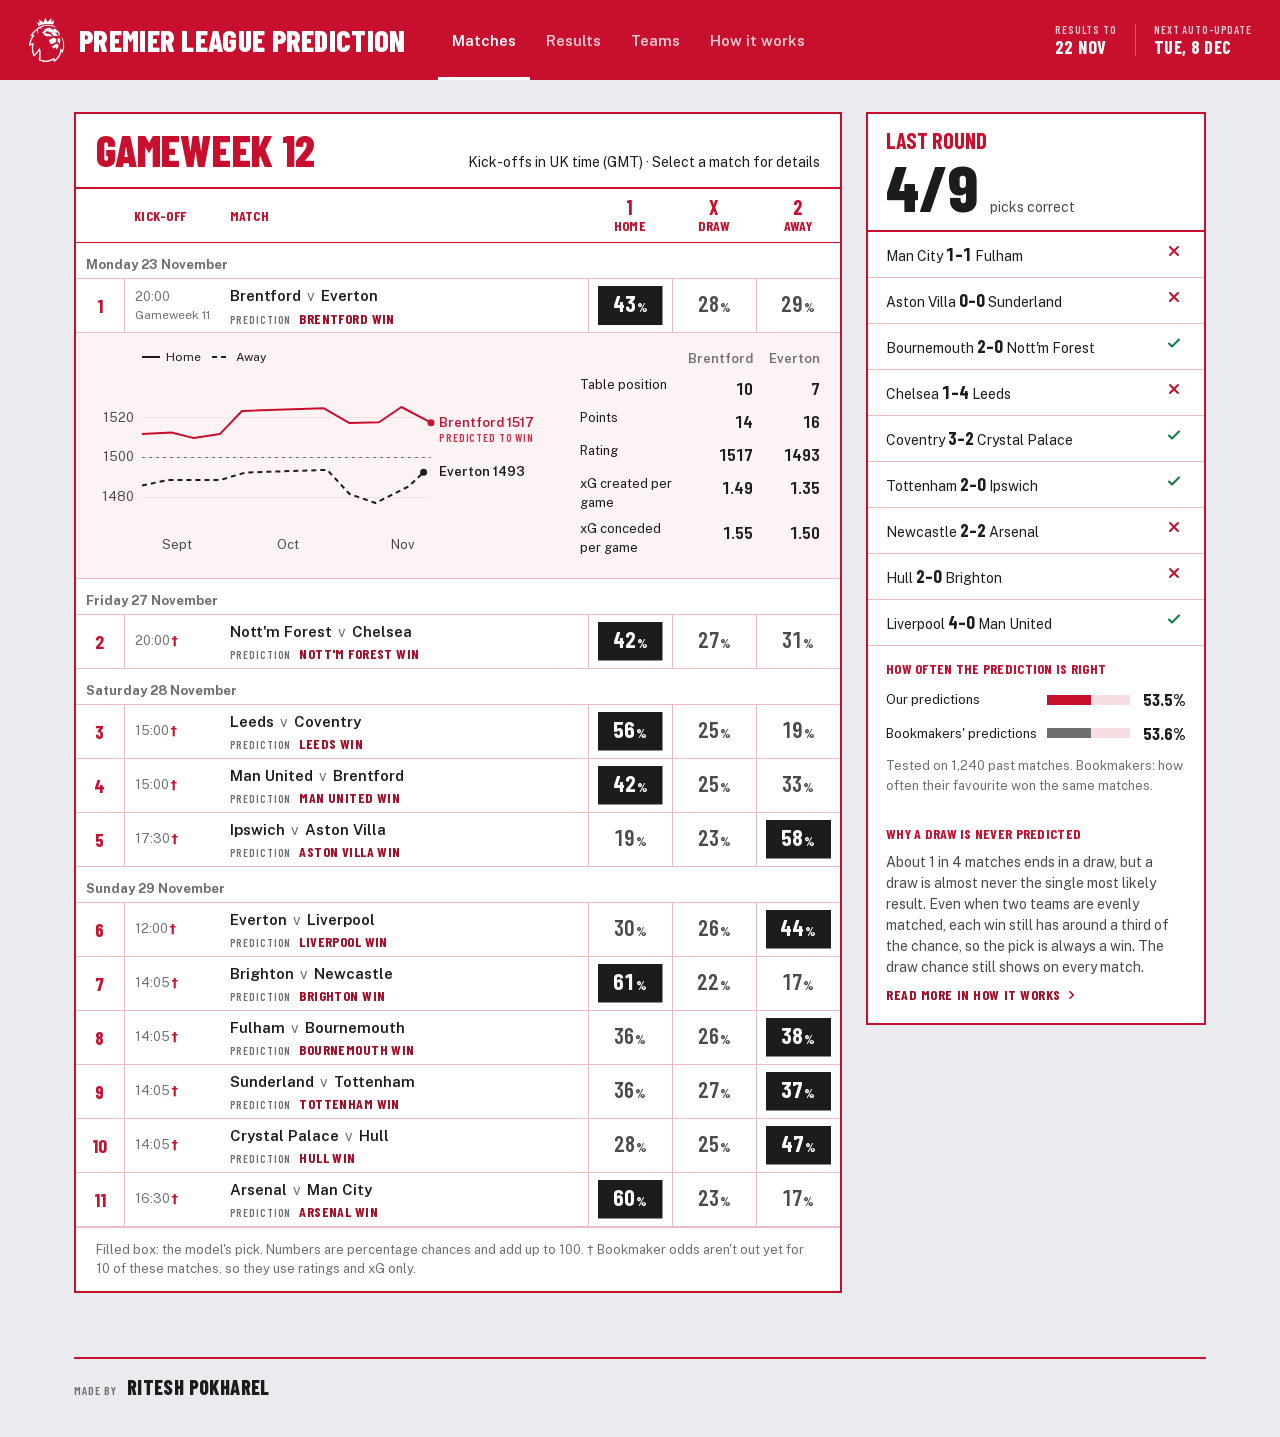
==== commit d5f5507a: "Matches: short note on why a draw is never predicted, linking to How it works" ====
--- a/site/index.html
+++ b/site/index.html
@@ -160,6 +160,11 @@
   .bench .fill.dim { background: var(--muted); }
   .bench .fig { font-size: 17px; font-weight: 700; text-align: right; }
   .stub-section p { margin: 10px 0 0; color: var(--muted); font-size: 13px; }
+  .stub-section p.draw-why { color: var(--ink-2); font-size: 14px; line-height: 1.5; margin-top: 0; }
+  .stub-section .more { display: inline-flex; align-items: center; gap: 4px; margin-top: 10px; font: 700 14px/1 var(--cond); text-transform: uppercase; letter-spacing: 0.04em; color: var(--red-ink); text-decoration: none; }
+  .stub-section .more svg { width: 12px; height: 12px; transition: transform 120ms ease-out; }
+  .stub-section .more:hover svg { transform: translateX(2px); }
+  #why-draw { scroll-margin-top: 24px; }
 
   /* teams */
   .team-pick { display: flex; align-items: stretch; gap: 8px; padding: 14px 20px; border-bottom: 2px solid var(--red); }
@@ -408,7 +413,7 @@
       </table>
       <p>Log loss scores the percentages themselves, lower is better. The model matches the bookmakers on picks and sits just behind them on the percentages.</p>
 
-      <h2>Why it never predicts a draw</h2>
+      <h2 id="why-draw">Why it never predicts a draw</h2>
       <p>Roughly one in four Premier League matches ends level: 24.7% of the 1,240 matches in the test. Yet in none of them was the draw the single most likely outcome. Not for this model, and not for the bookmakers, whose draw probability never rose above 32%.</p>
       <p>This isn't a blind spot. A draw is most likely when two teams are evenly matched, but evenly matched also means each win stays close to a third, so the draw is almost never the favourite. A model that maximises accuracy always picks the most likely result, so it never picks a draw, and it accepts that about a quarter of matches will be wrong whatever it does.</p>
       <p>That's why accuracy alone is a weak test of a forecaster. The draw chance still appears on every match, and the log loss scores whether those percentages are right, not just whether the top pick came in.</p>
@@ -586,6 +591,8 @@
   const latestWeek = weekOf(lastDates[lastDates.length - 1]);
   const last = rec.filter(r => weekOf(r.date) === latestWeek);
   const hits = last.filter(r => r.correct).length;
+  const drawLink = el("a", { class: "more", href: "#/how" }, "Read more in How it works",
+    el("svg:svg", { viewBox: "0 0 16 16", "aria-hidden": "true" }, el("svg:path", { d: "m6 3 5 5-5 5", fill: "none", stroke: "currentColor", "stroke-width": 2 })));
   stub.append(
     el("div", { class: "stub-head" },
       el("h2", { text: "Last round" }),
@@ -598,7 +605,16 @@
       el("div", { class: "bench" },
         ...benchRow("Our predictions", 0.535, false),
         ...benchRow("Bookmakers' predictions", 0.536, true)),
-      el("p", { text: "Tested on 1,240 past matches. Bookmakers: how often their favourite won the same matches." })));
+      el("p", { text: "Tested on 1,240 past matches. Bookmakers: how often their favourite won the same matches." })),
+    el("div", { class: "stub-section" },
+      el("h3", { text: "Why a draw is never predicted" }),
+      el("p", { class: "draw-why", text: "About 1 in 4 matches ends in a draw, but a draw is almost never the single most likely result. Even when two teams are evenly matched, each win still has around a third of the chance, so the pick is always a win. The draw chance still shows on every match." }),
+      drawLink));
+  drawLink.addEventListener("click", e => {
+    e.preventDefault();
+    show("how");
+    document.getElementById("why-draw").scrollIntoView({ block: "start", behavior: reduceMotion ? "auto" : "smooth" });
+  });
 }
 
 function benchRow(label, v, dim) {
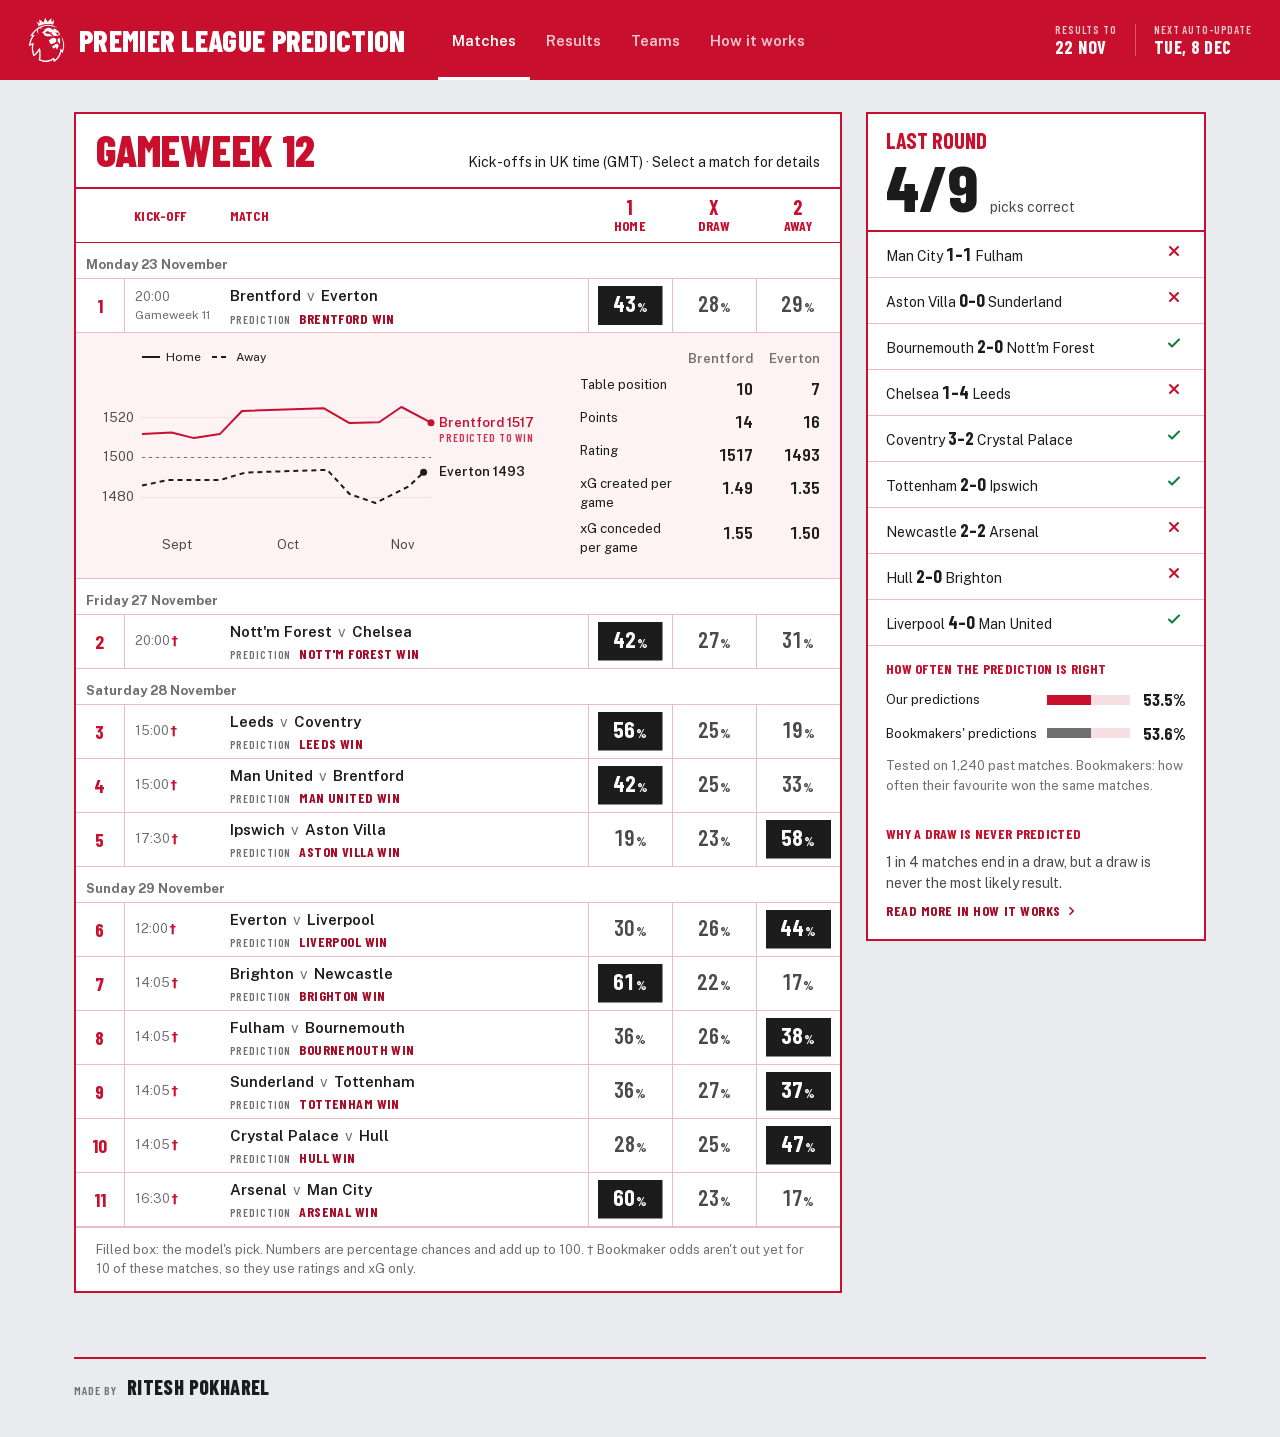
==== commit cf5c9525: "Matches: shorter draw note" ====
--- a/site/index.html
+++ b/site/index.html
@@ -608,7 +608,7 @@
       el("p", { text: "Tested on 1,240 past matches. Bookmakers: how often their favourite won the same matches." })),
     el("div", { class: "stub-section" },
       el("h3", { text: "Why a draw is never predicted" }),
-      el("p", { class: "draw-why", text: "About 1 in 4 matches ends in a draw, but a draw is almost never the single most likely result. Even when two teams are evenly matched, each win still has around a third of the chance, so the pick is always a win. The draw chance still shows on every match." }),
+      el("p", { class: "draw-why", text: "1 in 4 matches end in a draw, but a draw is never the most likely result." }),
       drawLink));
   drawLink.addEventListener("click", e => {
     e.preventDefault();
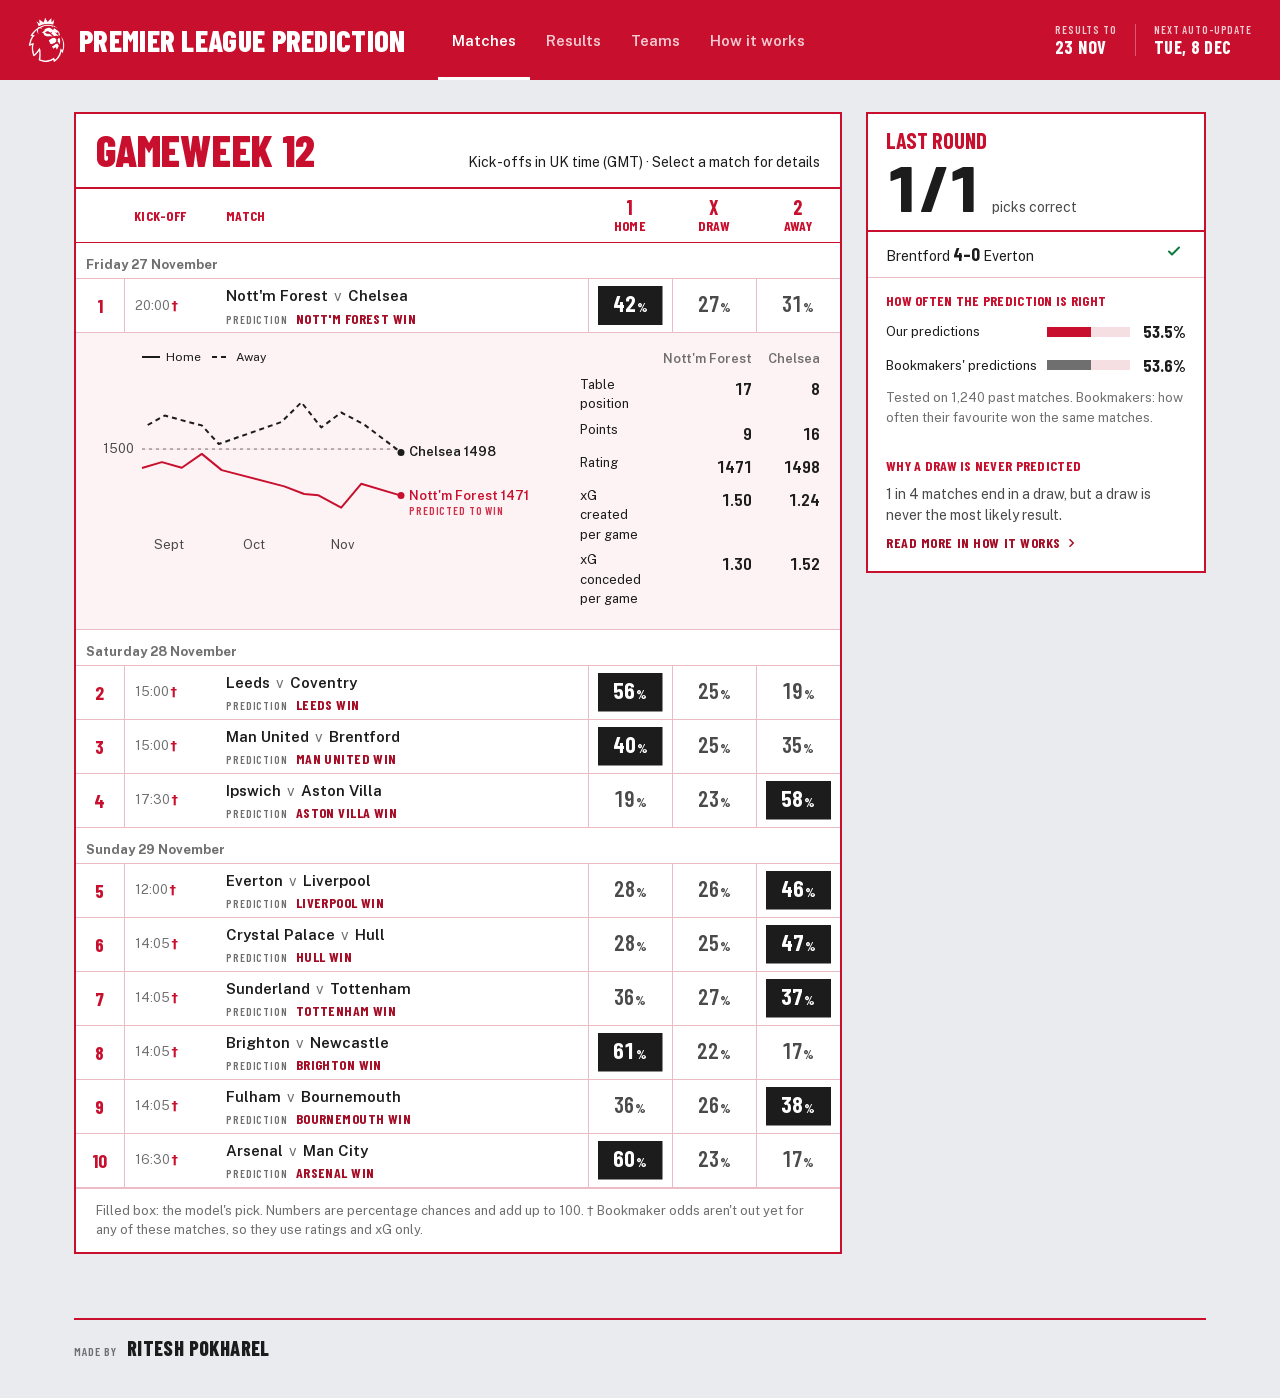
==== commit 58076921: "Weekly update: predictions and track record" ====
--- a/site/index.html
+++ b/site/index.html
@@ -6,307 +6,7 @@
 <title>Premier League Prediction</title>
 <link rel="icon" href="logo.jpg">
 <meta name="description" content="Home, draw and away forecasts for every Premier League match, from a model retrained every week, with its track record.">
-<style>
-  @font-face { font-family: "Permanent Marker"; font-weight: 400; font-display: swap; src: url("fonts/permanent-marker-latin.woff2") format("woff2"); }
-  @font-face { font-family: "Barlow Condensed"; font-weight: 500; font-display: swap; src: url("fonts/barlow-condensed-500-latin.woff2") format("woff2"); }
-  @font-face { font-family: "Barlow Condensed"; font-weight: 600; font-display: swap; src: url("fonts/barlow-condensed-600-latin.woff2") format("woff2"); }
-  @font-face { font-family: "Barlow Condensed"; font-weight: 700; font-display: swap; src: url("fonts/barlow-condensed-700-latin.woff2") format("woff2"); }
-  @font-face { font-family: "Barlow Condensed"; font-weight: 800; font-display: swap; src: url("fonts/barlow-condensed-800-latin.woff2") format("woff2"); }
-  @font-face { font-family: "Public Sans"; font-weight: 400 700; font-display: swap; src: url("fonts/public-sans-latin.woff2") format("woff2"); }
-
-  :root {
-    color-scheme: light;
-    --board: #e9ebee;
-    --sheet: #ffffff;
-    --red: #c8102e;
-    --red-ink: #a50d26;
-    --rule: #ecbcc4;
-    --rule-soft: #f6dfe3;
-    --band: #c8102e;
-    --band-ink: #ffffff;
-    --band-ink-2: rgba(255, 255, 255, 0.78);
-    --ink: #1c1c1c;
-    --ink-2: #4a4a4a;
-    --muted: #6f6f6f;
-    --mark: #1c1c1c;
-    --mark-ink: #ffffff;
-    --good: #0f7a3d;
-    --hover: #fdf3f5;
-    --cond: "Barlow Condensed", "Arial Narrow", sans-serif;
-    --text: "Public Sans", system-ui, -apple-system, "Segoe UI", sans-serif;
-  }
-  @media (prefers-color-scheme: dark) {
-    :root {
-      color-scheme: dark;
-      --board: #0b0c0e;
-      --sheet: #1f2125;
-      --red: #ef4f66;
-      --red-ink: #ff8094;
-      --rule: #4a2a31;
-      --rule-soft: #2c2023;
-      --band: #a50d26;
-      --ink: #efede8;
-      --ink-2: #c4c1ba;
-      --muted: #9a978f;
-      --mark: #efede8;
-      --mark-ink: #141414;
-      --good: #3fbf74;
-      --hover: #23191c;
-    }
-  }
-
-  * { box-sizing: border-box; }
-  html { -webkit-text-size-adjust: 100%; }
-  body { margin: 0; background: var(--board); color: var(--ink); font: 15px/1.5 var(--text); -webkit-font-smoothing: antialiased; }
-  ::selection { background: var(--red); color: #fff; }
-  :focus-visible { outline: 2px solid var(--red); outline-offset: 2px; }
-  a { color: var(--red-ink); text-underline-offset: 3px; text-decoration-thickness: 1px; }
-  .fig { font-family: var(--cond); font-variant-numeric: tabular-nums; }
-  [hidden] { display: none !important; }
-
-  /* band */
-  .band { background: var(--band); color: var(--band-ink); }
-  .band-inner { padding: 0 28px; display: flex; align-items: center; gap: 32px; min-height: 80px; }
-  .name { font: 800 30px/1 var(--cond); text-transform: uppercase; letter-spacing: 0.01em; white-space: nowrap; display: flex; align-items: center; gap: 14px; }
-  a.name { color: inherit; text-decoration: none; }
-  a.name:focus-visible { outline-color: #fff; outline-offset: 4px; }
-  .logo { display: block; width: auto; height: 46px; flex: none; }
-  .tabs { display: flex; gap: 2px; align-self: stretch; }
-  .tab {
-    font: 600 15px var(--text); color: var(--band-ink-2); background: none; border: 0; cursor: pointer;
-    padding: 0 14px; border-bottom: 3px solid transparent; border-top: 3px solid transparent;
-  }
-  .tab:hover { color: var(--band-ink); }
-  .tab[aria-selected="true"] { color: var(--band-ink); border-bottom-color: var(--band-ink); }
-  .tab:focus-visible { outline-color: #fff; outline-offset: -4px; }
-  .stamp { margin-left: auto; display: flex; gap: 18px; white-space: nowrap; }
-  .upd { display: flex; flex-direction: column; gap: 3px; }
-  .upd + .upd { padding-left: 18px; border-left: 1px solid rgba(255, 255, 255, 0.3); }
-  .upd .k { font: 600 11px/1 var(--cond); text-transform: uppercase; letter-spacing: 0.08em; color: var(--band-ink-2); }
-  .upd .v { font: 700 18px/1 var(--cond); text-transform: uppercase; letter-spacing: 0.02em; color: var(--band-ink); }
-
-  main { max-width: 1180px; margin: 0 auto; padding: 32px 24px 64px; }
-  .page-title { display: flex; align-items: baseline; gap: 16px; flex-wrap: wrap; margin: 0 0 20px; }
-  h1 { font: 800 44px/1 var(--cond); text-transform: uppercase; color: var(--red); margin: 0; letter-spacing: -0.005em; }
-  h2 { font: 700 22px/1.1 var(--cond); text-transform: uppercase; color: var(--red); margin: 0; }
-  h3 { font: 700 17px/1.2 var(--text); margin: 0; }
-  .lede { color: var(--ink-2); margin: 0; }
-  .legend { display: flex; align-items: center; gap: 10px; margin: 0; font: 600 20px/1.2 var(--cond); color: var(--ink); letter-spacing: 0.01em; }
-  .ring-key { width: 26px; height: 18px; border: 2px solid var(--red); border-radius: 50%; flex: none; }
-
-  /* coupon sheet */
-  .sheet { background: var(--sheet); border: 2px solid var(--red); }
-  .sheet + .sheet { margin-top: 24px; }
-  .split > .sheet + .sheet { margin-top: 0; }
-  .sheet-head { display: flex; align-items: baseline; justify-content: space-between; gap: 16px; padding: 14px 20px; border-bottom: 2px solid var(--red); flex-wrap: wrap; }
-  .sheet-head p { margin: 0; color: var(--muted); font-size: 13px; }
-  #coupon-sub { color: var(--ink); font-size: 14px; }
-  .sheet-foot { padding: 12px 20px; border-top: 1px solid var(--rule); color: var(--muted); font-size: 13px; }
-  .sheet-foot p { margin: 0; }
-
-  .coupon { width: 100%; border-collapse: collapse; }
-  .coupon th { font: 700 14px var(--cond); text-transform: uppercase; color: var(--red); padding: 8px 10px; border-bottom: 1px solid var(--red); text-align: center; letter-spacing: 0.02em; }
-  .coupon th.left { text-align: left; }
-  .coupon th .key { display: block; font-size: 20px; line-height: 1; }
-  .coupon td { border-bottom: 1px solid var(--rule); padding: 0 10px; height: 54px; vertical-align: middle; }
-  .coupon tr:last-child td { border-bottom: 0; }
-  .coupon .day td { height: auto; padding: 14px 10px 6px; font: 700 13px var(--text); color: var(--muted); border-bottom: 1px solid var(--rule); background: var(--sheet); }
-  .coupon .no { width: 48px; text-align: center; font: 700 19px var(--cond); color: var(--red); border-right: 1px solid var(--rule); }
-  .coupon .ko { width: 92px; color: var(--muted); font-size: 13px; white-space: nowrap; }
-  .coupon .match { font-weight: 600; }
-  .coupon .match .v { color: var(--muted); font-weight: 400; padding: 0 6px; }
-  .coupon .cell { width: 84px; text-align: center; border-left: 1px solid var(--rule); padding: 0; position: relative; }
-  .coupon .cell .n { position: relative; z-index: 1; font: 600 22px/1 var(--cond); font-variant-numeric: tabular-nums; color: var(--ink-2); transition: color 90ms ease-out; }
-  .coupon .cell .ink { position: absolute; inset: 7px 9px; background: var(--mark); clip-path: inset(0 0 0 0); }
-  .coupon .cell.pick .n, .coupon .cell.pick .pc { color: var(--mark-ink); }
-  .coupon .cell.pick .n { font-weight: 700; }
-  .coupon .cell .pc { position: relative; z-index: 1; font: 600 13px/1 var(--cond); color: var(--ink-2); margin-left: 1px; }
-  .coupon .cell .ring { position: absolute; inset: 4px 6px; border: 2px solid var(--red); border-radius: 50%; z-index: 2; pointer-events: none; }
-  .coupon .verdict { width: 92px; text-align: right; font-size: 13px; font-weight: 600; white-space: nowrap; }
-  .verdict.hit { color: var(--good); }
-  .verdict.miss { color: var(--red); }
-  .verdict svg { display: inline-block; vertical-align: -3px; margin-right: 4px; }
-  .coupon .score { width: 76px; text-align: center; font: 700 22px var(--cond); font-variant-numeric: tabular-nums; border-left: 1px solid var(--rule); }
-  .coupon tbody tr.fixture { cursor: pointer; }
-  .coupon tbody tr.fixture:hover td { background: var(--hover); }
-  .coupon tbody tr.fixture:focus-visible { outline-offset: -2px; }
-  .dagger { color: var(--red); font-weight: 700; margin-left: 2px; }
-  .ko-sm { display: none; }
-  .pred { display: flex; gap: 8px; align-items: baseline; margin-top: 3px; font: 700 14px/1.1 var(--cond); text-transform: uppercase; letter-spacing: 0.03em; color: var(--red-ink); }
-  .pred .k { font-size: 11px; font-weight: 600; letter-spacing: 0.08em; color: var(--muted); }
-  .detail td { padding: 16px 20px 20px; background: var(--hover); height: auto; }
-  .detail-grid { display: grid; grid-template-columns: 1fr 240px; gap: 28px; align-items: start; }
-  .facts { display: grid; grid-template-columns: 1fr auto auto; gap: 6px 16px; font-size: 13px; }
-  .facts .hd { color: var(--muted); font-weight: 600; }
-  .facts .fig { font-size: 18px; font-weight: 600; text-align: right; }
-
-  /* layout */
-  .split { display: grid; grid-template-columns: minmax(0, 1fr) 340px; gap: 24px; align-items: start; }
-  .split.wide { grid-template-columns: minmax(0, 1fr) 430px; }
-  .split > * { min-width: 0; }
-  .stub { background: var(--sheet); border: 2px solid var(--red); }
-  .stub-head { padding: 14px 18px 12px; border-bottom: 2px solid var(--red); }
-  .stub-score { display: flex; align-items: baseline; gap: 10px; margin-top: 6px; }
-  .stub-score .fig { font-size: 64px; font-weight: 800; line-height: 0.9; color: var(--ink); }
-  .stub-score span { color: var(--ink-2); font-size: 14px; }
-  .stub-list { list-style: none; margin: 0; padding: 0; }
-  .stub-list li { display: flex; justify-content: space-between; gap: 12px; padding: 9px 18px; border-bottom: 1px solid var(--rule); font-size: 14px; }
-  .stub-list li .fig { font-size: 18px; font-weight: 700; }
-  .stub-section { padding: 14px 18px 16px; }
-  .stub-section h3 { font: 700 14px var(--cond); text-transform: uppercase; color: var(--red); margin-bottom: 10px; letter-spacing: 0.02em; }
-  .bench { display: grid; grid-template-columns: max-content 1fr 46px; gap: 8px 10px; align-items: center; font-size: 13px; }
-  .bench .track { height: 10px; background: var(--rule-soft); position: relative; }
-  .bench .fill { position: absolute; inset: 0 auto 0 0; background: var(--red); }
-  .bench .fill.dim { background: var(--muted); }
-  .bench .fig { font-size: 17px; font-weight: 700; text-align: right; }
-  .stub-section p { margin: 10px 0 0; color: var(--muted); font-size: 13px; }
-  .stub-section p.draw-why { color: var(--ink-2); font-size: 14px; line-height: 1.5; margin-top: 0; }
-  .stub-section .more { display: inline-flex; align-items: center; gap: 4px; margin-top: 10px; font: 700 14px/1 var(--cond); text-transform: uppercase; letter-spacing: 0.04em; color: var(--red-ink); text-decoration: none; }
-  .stub-section .more svg { width: 12px; height: 12px; transition: transform 120ms ease-out; }
-  .stub-section .more:hover svg { transform: translateX(2px); }
-  #why-draw { scroll-margin-top: 24px; }
-
-  /* teams */
-  .team-pick { display: flex; align-items: stretch; gap: 8px; padding: 14px 20px; border-bottom: 2px solid var(--red); }
-  .team-pick .step {
-    flex: none; width: 44px; height: 44px; align-self: center; display: grid; place-items: center; cursor: pointer;
-    background: none; color: var(--ink); border: 1px solid var(--rule); transition: background-color 90ms ease-out;
-  }
-  .team-pick .step:hover { background: var(--hover); border-color: var(--red); }
-  .lede.strong { color: var(--ink); font-size: 18px; }
-  #teams .page-title { flex-direction: column; align-items: flex-start; gap: 6px; margin-bottom: 44px; }
-  .team-col { position: relative; }
-  .switch-hint { position: absolute; right: 22px; bottom: calc(100% - 20px); z-index: 2; margin: 0; display: flex; align-items: flex-start; gap: 0; pointer-events: none; }
-  .switch-hint span { font: 26px/1 "Permanent Marker", var(--cond); color: var(--red); transform: rotate(-4deg); margin-top: 4px; white-space: nowrap; }
-  .switch-hint svg { width: 100px; height: 70px; overflow: visible; }
-  .switch-hint .brush { fill: none; stroke: var(--red); stroke-width: 3; stroke-linecap: round; stroke-linejoin: round; }
-  .switch-hint .brush.thin { stroke-width: 1.5; opacity: 0.55; }
-  /* first visit: the label fades in, then the arrow paints itself on, then the button nudges */
-  .switch-hint .brush { stroke-dasharray: 1; stroke-dashoffset: 0; }
-  @keyframes paint { from { stroke-dashoffset: 1; } to { stroke-dashoffset: 0; } }
-  @keyframes ink-in { from { opacity: 0; transform: rotate(-4deg) translateY(4px); } to { opacity: 1; transform: rotate(-4deg); } }
-  .switch-hint.draw span { animation: ink-in 220ms ease-out 150ms backwards; }
-  .switch-hint.draw .brush { animation: paint 480ms cubic-bezier(0.65, 0, 0.35, 1) 300ms backwards; }
-  .switch-hint.draw .brush.head { animation-duration: 160ms; animation-delay: 780ms; animation-timing-function: ease-out; }
-  @keyframes nudge { 0%, 100% { transform: translateX(0); } 50% { transform: translateX(4px); } }
-  .team-pick .step.nudge svg { animation: nudge 600ms ease-in-out 1000ms 2; }
-  .team-pick .step svg { width: 16px; height: 16px; }
-  .team-pick .step:disabled { opacity: 0.3; cursor: default; background: none; border-color: var(--rule); }
-  .gw-pick { border-bottom: 0; }
-  #results-sheets > .sheet:first-child { margin-top: 24px; }
-  .team-title { flex: 1; min-width: 0; text-align: center; }
-  .team-name { font: 800 32px/1 var(--cond); text-transform: uppercase; overflow: hidden; text-overflow: ellipsis; white-space: nowrap; }
-  .team-sub { color: var(--ink-2); font-size: 13px; margin-top: 4px; }
-  #team-body { padding: 16px 20px 20px; }
-  .next-match {
-    display: flex; align-items: baseline; flex-wrap: wrap; gap: 4px 14px; width: 100%; margin: 0 0 16px; padding: 10px 12px;
-    font: 14px var(--text); color: var(--ink-2); text-align: left; cursor: pointer;
-    background: var(--hover); border: 1px solid var(--rule); transition: border-color 90ms ease-out;
-  }
-  .next-match:hover { border-color: var(--red); }
-  .next-match .k { font: 600 12px var(--cond); text-transform: uppercase; letter-spacing: 0.08em; color: var(--red); }
-  .next-match strong { color: var(--ink); }
-  .next-match .ha { margin-left: 8px; font: 600 11px var(--cond); text-transform: uppercase; letter-spacing: 0.08em; color: var(--muted); }
-  .next-match .go { margin-left: auto; display: inline-flex; align-items: center; gap: 4px; font: 700 14px/1 var(--cond); text-transform: uppercase; letter-spacing: 0.04em; color: var(--red-ink); }
-  .next-match .go svg { width: 12px; height: 12px; overflow: hidden; transition: transform 120ms ease-out; }
-  .next-match:hover .go svg { transform: translateX(2px); }
-  .team-top { display: flex; justify-content: space-between; align-items: flex-start; gap: 16px; flex-wrap: wrap; }
-  .team-figs { display: flex; gap: 28px; }
-  .team-figs div { font-size: 12px; color: var(--muted); font-weight: 600; }
-  .team-figs .fig { display: block; font-size: 30px; font-weight: 700; color: var(--ink); line-height: 1.1; }
-  .up { color: var(--good) !important; }
-  .down { color: var(--red) !important; }
-  .table td { height: 42px; padding: 0 8px; white-space: nowrap; }
-  .table th { padding: 8px; }
-  .table td, .table th { text-align: right; }
-  .table td.t, .table th.t { text-align: left; }
-  .table tbody tr { cursor: pointer; }
-  .table tbody tr:hover td { background: var(--hover); }
-  .table tbody tr.on td { background: var(--rule-soft); font-weight: 700; }
-  .table td.pos { width: 44px; text-align: center; color: var(--red); font: 700 17px var(--cond); border-right: 1px solid var(--rule); }
-  .table td .fig { font-size: 18px; }
-
-  /* charts */
-  svg { display: block; overflow: visible; }
-  svg text { font: 13px var(--text); fill: var(--ink-2); }
-  svg .axis { font: 800 24px var(--cond); text-transform: uppercase; letter-spacing: 0.04em; fill: var(--ink); }
-  svg .axis-sub { font: 500 14px var(--text); fill: var(--ink-2); }
-  svg .lbl { fill: var(--ink-2); font-weight: 600; }
-  svg .key { font-size: 12px; fill: var(--ink); }
-  svg .tag { font: 600 11px var(--cond); text-transform: uppercase; letter-spacing: 0.08em; fill: var(--red); opacity: 0.85; }
-  svg .grid { stroke: var(--rule-soft); }
-  svg .base { stroke: var(--muted); stroke-dasharray: 3 4; }
-  #tip { position: fixed; z-index: 10; pointer-events: none; opacity: 0; background: var(--ink); color: var(--sheet); padding: 6px 10px; font-size: 13px; white-space: nowrap; transition: opacity .1s; }
-  #tip .fig { font-size: 16px; font-weight: 700; }
-
-  /* how it works */
-  .read { padding: 22px 26px 26px; }
-  .read > * { max-width: 68ch; }
-  .how-split { grid-template-columns: minmax(0, 1fr) 380px; }
-  .chart-title { font: 700 14px var(--cond); text-transform: uppercase; color: var(--red); margin: 4px 0 6px; letter-spacing: 0.02em; }
-  .chart-title + div { margin-bottom: 18px; }
-  .chart-note { margin: 4px 0 0; color: var(--muted); font-size: 13px; }
-  .read p, .read li { color: var(--ink-2); }
-  .read h2 { margin: 36px 0 10px; }
-  .read h2:first-child { margin-top: 0; }
-  .read .coupon { margin: 14px 0 6px; }
-  .read .coupon td { height: 44px; }
-  .read .coupon td.fig { text-align: right; font-size: 19px; font-weight: 600; }
-  .read .coupon tr.best td { font-weight: 700; color: var(--ink); background: var(--rule-soft); }
-  .read ul { padding-left: 18px; }
-
-  footer { max-width: 1180px; margin: 0 auto; padding: 0 24px; }
-  .footer-inner { border-top: 2px solid var(--red); padding: 18px 0 40px; display: flex; align-items: baseline; gap: 10px; }
-  .footer-inner .made { font: 600 12px/1 var(--cond); text-transform: uppercase; letter-spacing: 0.08em; color: var(--muted); }
-  .footer-inner .who { font: 800 20px/1 var(--cond); text-transform: uppercase; letter-spacing: 0.02em; color: var(--ink); }
-
-  @media (max-width: 960px) {
-    .split, .split.wide, .how-split { grid-template-columns: 1fr; }
-    .detail-grid { grid-template-columns: 1fr; }
-  }
-  @media (max-width: 640px) {
-    .band-inner { flex-wrap: wrap; gap: 0 16px; padding: 12px 16px 0; }
-    .name { font-size: 24px; width: 100%; gap: 10px; }
-    .logo { height: 38px; }
-    .stamp { order: 1; width: 100%; margin: 10px 0 4px; gap: 14px; }
-    .upd { flex-direction: row; align-items: baseline; gap: 6px; }
-    .upd + .upd { padding-left: 14px; }
-    .upd .v { font-size: 15px; }
-    .tabs { order: 2; }
-    .tabs { margin-left: -14px; overflow-x: auto; min-height: 44px; }
-    main { padding: 20px 12px 48px; }
-    footer { padding: 0 12px; }
-    h1 { font-size: 34px; }
-    .sheet-head { padding: 12px 14px; }
-    .coupon .no { width: 34px; font-size: 17px; }
-    .coupon .ko { display: none; }
-    .coupon .cell { width: 58px; }
-    .coupon .cell .n { font-size: 19px; }
-    .coupon td { padding: 0 6px; }
-    .coupon .match .v { padding: 0 4px; }
-    .coupon td.match { padding-top: 8px; padding-bottom: 8px; line-height: 1.3; }
-    .ko-sm { display: block; color: var(--muted); font-size: 12px; font-weight: 400; margin-top: 2px; }
-    .coupon .verdict { display: none; }
-    .coupon .score { width: 44px; font-size: 18px; padding: 0 2px; }
-    .settled { table-layout: fixed; }
-    .settled th:nth-child(2) { width: 42px; }
-    .settled th:nth-child(3), .settled th:nth-child(4), .settled th:nth-child(5) { width: 44px; }
-    .settled .cell { width: auto; }
-    .settled .cell .n { font-size: 17px; }
-    .settled .cell .pc { font-size: 10px; }
-    .settled .cell .ink { inset: 8px 3px; }
-    .settled td.match { white-space: normal; overflow-wrap: anywhere; }
-    .hide-sm { display: none; }
-    .team-figs { gap: 18px; }
-    .team-pick { padding: 12px 14px; }
-    .switch-hint { right: 16px; }
-    #teams .page-title { margin-bottom: 56px; }
-    .switch-hint span { font-size: 22px; }
-    .team-name { font-size: 26px; }
-    #team-body { padding: 14px; }
-  }
-  @media (prefers-reduced-motion: reduce) { * { transition: none !important; animation: none !important; } }
-</style>
+<link rel="stylesheet" href="style.css">
 </head>
 <body>
 <header class="band">
@@ -372,7 +72,7 @@
         </div>
         <div class="sheet">
           <div class="sheet-head"><h2>Attack and defence</h2><p>Top right is best. Based on chances (xG) per game, last 20 matches.</p></div>
-          <div style="padding:12px 20px 20px"><div id="xg-chart"></div></div>
+          <div class="xg-wrap"><div id="xg-chart"></div></div>
         </div>
       </div>
       <div class="sheet">
@@ -447,596 +147,7 @@
 <footer id="footer"><div class="footer-inner"><span class="made">Made by</span><span class="who">Ritesh Pokharel</span></div></footer>
 <div id="tip" role="tooltip"></div>
 
-<script>const DATA = {"updated":"2026-11-22","fixtures":[{"kickoff":"2026-11-23T20:00:00+00:00","round":11,"home":"Brentford","away":"Everton","pH":0.4298,"pD":0.2765,"pA":0.2937,"odds":true},{"kickoff":"2026-11-27T20:00:00+00:00","round":12,"home":"Nott'm Forest","away":"Chelsea","pH":0.4188,"pD":0.2659,"pA":0.3153,"odds":false},{"kickoff":"2026-11-28T15:00:00+00:00","round":12,"home":"Leeds","away":"Coventry","pH":0.5623,"pD":0.2491,"pA":0.1886,"odds":false},{"kickoff":"2026-11-28T15:00:00+00:00","round":12,"home":"Man United","away":"Brentford","pH":0.4192,"pD":0.2499,"pA":0.3309,"odds":false},{"kickoff":"2026-11-28T17:30:00+00:00","round":12,"home":"Ipswich","away":"Aston Villa","pH":0.1857,"pD":0.2308,"pA":0.5835,"odds":false},{"kickoff":"2026-11-29T12:00:00+00:00","round":12,"home":"Everton","away":"Liverpool","pH":0.2978,"pD":0.2607,"pA":0.4415,"odds":false},{"kickoff":"2026-11-29T14:05:00+00:00","round":12,"home":"Brighton","away":"Newcastle","pH":0.6129,"pD":0.2208,"pA":0.1663,"odds":false},{"kickoff":"2026-11-29T14:05:00+00:00","round":12,"home":"Fulham","away":"Bournemouth","pH":0.3595,"pD":0.2649,"pA":0.3756,"odds":false},{"kickoff":"2026-11-29T14:05:00+00:00","round":12,"home":"Sunderland","away":"Tottenham","pH":0.3615,"pD":0.2733,"pA":0.3653,"odds":false},{"kickoff":"2026-11-29T14:05:00+00:00","round":12,"home":"Crystal Palace","away":"Hull","pH":0.2764,"pD":0.2551,"pA":0.4684,"odds":false},{"kickoff":"2026-11-29T16:30:00+00:00","round":12,"home":"Arsenal","away":"Man City","pH":0.5999,"pD":0.2327,"pA":0.1674,"odds":false}],"record":[{"date":"2026-11-21","gw":11,"home":"Man City","away":"Fulham","hg":1,"ag":1,"pH":0.72,"pD":0.17,"pA":0.11,"result":"Draw","pick":"Home","correct":false},{"date":"2026-11-21","gw":11,"home":"Aston Villa","away":"Sunderland","hg":0,"ag":0,"pH":0.51,"pD":0.26,"pA":0.24,"result":"Draw","pick":"Home","correct":false},{"date":"2026-11-21","gw":11,"home":"Bournemouth","away":"Nott'm Forest","hg":2,"ag":0,"pH":0.52,"pD":0.27,"pA":0.22,"result":"Home","pick":"Home","correct":true},{"date":"2026-11-21","gw":11,"home":"Chelsea","away":"Leeds","hg":1,"ag":4,"pH":0.48,"pD":0.26,"pA":0.25,"result":"Away","pick":"Home","correct":false},{"date":"2026-11-21","gw":11,"home":"Coventry","away":"Crystal Palace","hg":3,"ag":2,"pH":0.38,"pD":0.28,"pA":0.34,"result":"Home","pick":"Home","correct":true},{"date":"2026-11-21","gw":11,"home":"Tottenham","away":"Ipswich","hg":2,"ag":0,"pH":0.66,"pD":0.2,"pA":0.14,"result":"Home","pick":"Home","correct":true},{"date":"2026-11-21","gw":11,"home":"Newcastle","away":"Arsenal","hg":2,"ag":2,"pH":0.14,"pD":0.19,"pA":0.66,"result":"Draw","pick":"Away","correct":false},{"date":"2026-11-22","gw":11,"home":"Hull","away":"Brighton","hg":2,"ag":0,"pH":0.15,"pD":0.2,"pA":0.65,"result":"Home","pick":"Away","correct":false},{"date":"2026-11-22","gw":11,"home":"Liverpool","away":"Man United","hg":4,"ag":0,"pH":0.59,"pD":0.23,"pA":0.18,"result":"Home","pick":"Home","correct":true}],"table":[{"Team":"Arsenal","Pos":1,"P":11,"W":9,"D":1,"L":1,"GF":17,"GA":7,"GD":10,"Pts":28,"Elo":1668,"xgf":1.7,"xga":0.83,"Form":"WWWWD","Last5":"A Nott'm Forest 1-0|H Everton 2-0|A Liverpool 1-0|H Hull 1-0|A Newcastle 2-2"},{"Team":"Brighton","Pos":2,"P":11,"W":7,"D":1,"L":3,"GF":26,"GA":9,"GD":17,"Pts":22,"Elo":1563,"xgf":1.86,"xga":1.26,"Form":"WLWWL","Last5":"H Crystal Palace 5-0|A Liverpool 0-2|A Man City 1-0|H Brentford 2-0|A Hull 0-2"},{"Team":"Man City","Pos":3,"P":11,"W":7,"D":1,"L":3,"GF":22,"GA":14,"GD":8,"Pts":22,"Elo":1631,"xgf":2.02,"xga":1.28,"Form":"WLLLD","Last5":"H Ipswich 3-2|A Aston Villa 1-2|H Brighton 0-1|A Nott'm Forest 1-3|H Fulham 1-1"},{"Team":"Liverpool","Pos":4,"P":11,"W":6,"D":3,"L":2,"GF":18,"GA":10,"GD":8,"Pts":21,"Elo":1584,"xgf":1.51,"xga":1.44,"Form":"WWLWW","Last5":"A Brentford 2-1|H Brighton 2-0|H Arsenal 0-1|A Crystal Palace 3-1|H Man United 4-0"},{"Team":"Bournemouth","Pos":5,"P":11,"W":5,"D":3,"L":3,"GF":18,"GA":14,"GD":4,"Pts":18,"Elo":1545,"xgf":1.79,"xga":1.31,"Form":"WWWWW","Last5":"H Sunderland 2-0|A Man United 3-0|H Leeds 2-0|A Ipswich 2-1|H Nott'm Forest 2-0"},{"Team":"Leeds","Pos":6,"P":11,"W":4,"D":5,"L":2,"GF":14,"GA":9,"GD":5,"Pts":17,"Elo":1502,"xgf":1.37,"xga":1.29,"Form":"DDLWW","Last5":"H Man United 1-1|A Sunderland 0-0|A Bournemouth 0-2|H Tottenham 1-0|A Chelsea 4-1"},{"Team":"Everton","Pos":7,"P":10,"W":4,"D":4,"L":2,"GF":12,"GA":10,"GD":2,"Pts":16,"Elo":1493,"xgf":1.35,"xga":1.5,"Form":"DLLWW","Last5":"A Hull 2-2|H Chelsea 0-2|A Arsenal 0-2|A Newcastle 1-0|H Coventry 3-1"},{"Team":"Chelsea","Pos":8,"P":11,"W":5,"D":1,"L":5,"GF":20,"GA":20,"GD":0,"Pts":16,"Elo":1498,"xgf":1.24,"xga":1.52,"Form":"WLWLL","Last5":"A Everton 2-0|H Tottenham 0-2|H Man United 2-0|A Sunderland 0-1|H Leeds 1-4"},{"Team":"Tottenham","Pos":9,"P":11,"W":4,"D":3,"L":4,"GF":12,"GA":11,"GD":1,"Pts":15,"Elo":1462,"xgf":1.2,"xga":1.09,"Form":"WWWLW","Last5":"H Coventry 3-1|A Chelsea 2-0|H Crystal Palace 2-0|A Leeds 0-1|H Ipswich 2-0"},{"Team":"Brentford","Pos":10,"P":10,"W":3,"D":5,"L":2,"GF":16,"GA":11,"GD":5,"Pts":14,"Elo":1517,"xgf":1.49,"xga":1.55,"Form":"DLDWL","Last5":"A Aston Villa 2-2|H Liverpool 1-2|A Hull 1-1|H Nott'm Forest 2-0|A Brighton 0-2"},{"Team":"Hull","Pos":11,"P":11,"W":3,"D":5,"L":3,"GF":13,"GA":11,"GD":2,"Pts":14,"Elo":1477,"xgf":0.95,"xga":1.46,"Form":"LDDLW","Last5":"A Fulham 0-1|H Brentford 1-1|H Ipswich 2-2|A Arsenal 0-1|H Brighton 2-0"},{"Team":"Aston Villa","Pos":12,"P":11,"W":3,"D":5,"L":3,"GF":14,"GA":17,"GD":-3,"Pts":14,"Elo":1521,"xgf":1.43,"xga":1.6,"Form":"WWDDD","Last5":"A Newcastle 1-0|H Man City 2-1|H Fulham 1-1|A Man United 4-4|H Sunderland 0-0"},{"Team":"Newcastle","Pos":13,"P":11,"W":3,"D":4,"L":4,"GF":15,"GA":18,"GD":-3,"Pts":13,"Elo":1490,"xgf":1.3,"xga":1.7,"Form":"LWLDD","Last5":"H Aston Villa 0-1|A Crystal Palace 2-0|H Everton 0-1|A Fulham 1-1|H Arsenal 2-2"},{"Team":"Coventry","Pos":14,"P":11,"W":4,"D":0,"L":7,"GF":13,"GA":21,"GD":-8,"Pts":12,"Elo":1411,"xgf":0.96,"xga":1.52,"Form":"LLWLW","Last5":"A Tottenham 1-3|H Fulham 0-1|H Sunderland 3-1|A Everton 1-3|H Crystal Palace 3-2"},{"Team":"Fulham","Pos":15,"P":11,"W":2,"D":5,"L":4,"GF":11,"GA":13,"GD":-2,"Pts":11,"Elo":1481,"xgf":1.42,"xga":1.36,"Form":"WWDDD","Last5":"H Hull 1-0|A Coventry 1-0|A Aston Villa 1-1|H Newcastle 1-1|A Man City 1-1"},{"Team":"Ipswich","Pos":16,"P":11,"W":3,"D":2,"L":6,"GF":15,"GA":22,"GD":-7,"Pts":11,"Elo":1376,"xgf":1.09,"xga":1.9,"Form":"LDDLL","Last5":"A Man City 2-3|H Nott'm Forest 1-1|A Hull 2-2|H Bournemouth 1-2|A Tottenham 0-2"},{"Team":"Nott'm Forest","Pos":17,"P":11,"W":2,"D":3,"L":6,"GF":9,"GA":15,"GD":-6,"Pts":9,"Elo":1471,"xgf":1.5,"xga":1.3,"Form":"LDLWL","Last5":"H Arsenal 0-1|A Ipswich 1-1|A Brentford 0-2|H Man City 3-1|A Bournemouth 0-2"},{"Team":"Sunderland","Pos":18,"P":11,"W":2,"D":3,"L":6,"GF":8,"GA":17,"GD":-9,"Pts":9,"Elo":1446,"xgf":1.44,"xga":1.5,"Form":"LDLWD","Last5":"A Bournemouth 0-2|H Leeds 0-0|A Coventry 1-3|H Chelsea 1-0|A Aston Villa 0-0"},{"Team":"Man United","Pos":19,"P":11,"W":1,"D":5,"L":5,"GF":14,"GA":23,"GD":-9,"Pts":8,"Elo":1498,"xgf":1.73,"xga":1.63,"Form":"DLLDL","Last5":"A Leeds 1-1|H Bournemouth 0-3|A Chelsea 0-2|H Aston Villa 4-4|A Liverpool 0-4"},{"Team":"Crystal Palace","Pos":20,"P":11,"W":2,"D":1,"L":8,"GF":12,"GA":27,"GD":-15,"Pts":7,"Elo":1418,"xgf":1.42,"xga":1.86,"Form":"LLLLL","Last5":"A Brighton 0-5|H Newcastle 0-2|A Tottenham 0-2|H Liverpool 1-3|A Coventry 2-3"}],"ratings":{"Arsenal":[["2025-08-17",2526,1633.6],["2025-08-23",2526,1639.9],["2025-08-31",2526,1634.4],["2025-09-13",2526,1641.0],["2025-09-21",2526,1638.7],["2025-09-28",2526,1645.0],["2025-10-04",2526,1648.7],["2025-10-18",2526,1653.3],["2025-10-26",2526,1657.0],["2025-11-01",2526,1662.5],["2025-11-08",2526,1659.2],["2025-11-23",2526,1665.2],["2025-11-30",2526,1664.5],["2025-12-03",2526,1669.4],["2025-12-06",2526,1661.6],["2025-12-13",2526,1663.1],["2025-12-20",2526,1667.8],["2025-12-27",2526,1671.0],["2025-12-30",2526,1679.6],["2026-01-03",2526,1683.9],["2026-01-08",2526,1680.2],["2026-01-17",2526,1675.8],["2026-01-25",2526,1664.8],["2026-01-31",2526,1674.1],["2026-02-07",2526,1679.5],["2026-02-12",2526,1676.9],["2026-02-18",2526,1670.5],["2026-02-22",2526,1678.7],["2026-03-01",2526,1682.5],["2026-03-04",2526,1687.4],["2026-03-14",2526,1691.6],["2026-04-11",2526,1680.5],["2026-04-19",2526,1674.5],["2026-04-25",2526,1677.4],["2026-05-02",2526,1682.9],["2026-05-10",2526,1686.5],["2026-05-18",2526,1687.7],["2026-05-24",2526,1691.8],["2026-08-21",2627,1651.3],["2026-08-31",2627,1656.8],["2026-09-06",2627,1660.2],["2026-09-12",2627,1667.4],["2026-09-19",2627,1650.4],["2026-10-10",2627,1653.5],["2026-10-18",2627,1658.2],["2026-10-24",2627,1662.6],["2026-11-01",2627,1668.9],["2026-11-07",2627,1671.5],["2026-11-21",2627,1668.0]],"Aston Villa":[["2025-08-16",2526,1538.1],["2025-08-23",2526,1531.5],["2025-08-31",2526,1514.8],["2025-09-13",2526,1516.0],["2025-09-21",2526,1516.4],["2025-09-28",2526,1524.6],["2025-10-05",2526,1528.0],["2025-10-19",2526,1535.6],["2025-10-26",2526,1543.3],["2025-11-01",2526,1536.7],["2025-11-09",2526,1549.6],["2025-11-23",2526,1554.8],["2025-11-30",2526,1557.5],["2025-12-03",2526,1565.3],["2025-12-06",2526,1573.1],["2025-12-14",2526,1578.4],["2025-12-21",2526,1582.7],["2025-12-27",2526,1590.6],["2025-12-30",2526,1582.0],["2026-01-03",2526,1587.6],["2026-01-07",2526,1586.9],["2026-01-18",2526,1576.8],["2026-01-25",2526,1588.8],["2026-02-01",2526,1579.2],["2026-02-07",2526,1578.8],["2026-02-11",2526,1583.2],["2026-02-21",2526,1578.2],["2026-02-27",2526,1562.5],["2026-03-04",2526,1546.6],["2026-03-15",2526,1537.1],["2026-03-22",2526,1543.3],["2026-04-12",2526,1542.9],["2026-04-19",2526,1547.5],["2026-04-25",2526,1540.5],["2026-05-03",2526,1530.4],["2026-05-10",2526,1526.6],["2026-05-15",2526,1538.0],["2026-05-24",2526,1548.6],["2026-08-23",2627,1517.8],["2026-08-31",2627,1512.3],["2026-09-05",2627,1513.2],["2026-09-12",2627,1504.6],["2026-09-19",2627,1511.2],["2026-10-10",2627,1509.8],["2026-10-17",2627,1517.6],["2026-10-24",2627,1526.3],["2026-10-31",2627,1523.2],["2026-11-08",2627,1524.5],["2026-11-21",2627,1520.6]],"Bournemouth":[["2025-08-15",2526,1499.9],["2025-08-23",2526,1504.4],["2025-08-30",2526,1512.1],["2025-09-13",2526,1517.9],["2025-09-21",2526,1517.0],["2025-09-27",2526,1516.2],["2025-10-03",2526,1524.2],["2025-10-18",2526,1526.3],["2025-10-26",2526,1533.4],["2025-11-02",2526,1527.1],["2025-11-09",2526,1514.1],["2025-11-22",2526,1510.1],["2025-11-29",2526,1503.7],["2025-12-02",2526,1495.1],["2025-12-06",2526,1495.4],["2025-12-15",2526,1497.3],["2025-12-20",2526,1492.3],["2025-12-27",2526,1481.0],["2025-12-30",2526,1485.0],["2026-01-03",2526,1480.6],["2026-01-07",2526,1486.5],["2026-01-19",2526,1489.2],["2026-01-24",2526,1497.2],["2026-01-31",2526,1505.9],["2026-02-07",2526,1506.3],["2026-02-10",2526,1514.3],["2026-02-21",2526,1513.4],["2026-02-28",2526,1510.3],["2026-03-03",2526,1508.9],["2026-03-14",2526,1506.3],["2026-03-20",2526,1505.7],["2026-04-11",2526,1516.8],["2026-04-18",2526,1524.9],["2026-04-22",2526,1521.7],["2026-05-03",2526,1532.0],["2026-05-09",2526,1539.2],["2026-05-19",2526,1541.6],["2026-05-24",2526,1542.3],["2026-08-23",2627,1523.3],["2026-08-29",2627,1520.6],["2026-09-05",2627,1522.1],["2026-09-12",2627,1520.1],["2026-09-20",2627,1512.7],["2026-10-10",2627,1498.9],["2026-10-18",2627,1506.7],["2026-10-25",2627,1524.1],["2026-10-31",2627,1532.1],["2026-11-08",2627,1537.4],["2026-11-21",2627,1544.7]],"Brentford":[["2025-08-17",2526,1494.4],["2025-08-23",2526,1501.0],["2025-08-30",2526,1494.4],["2025-09-13",2526,1494.9],["2025-09-20",2526,1485.3],["2025-09-27",2526,1493.8],["2025-10-05",2526,1488.3],["2025-10-20",2526,1499.1],["2025-10-25",2526,1507.5],["2025-11-01",2526,1499.3],["2025-11-09",2526,1509.5],["2025-11-22",2526,1504.0],["2025-11-29",2526,1509.8],["2025-12-03",2526,1504.8],["2025-12-06",2526,1495.1],["2025-12-14",2526,1491.2],["2025-12-20",2526,1499.7],["2025-12-27",2526,1510.9],["2026-01-01",2526,1508.5],["2026-01-04",2526,1521.0],["2026-01-07",2526,1531.5],["2026-01-17",2526,1523.2],["2026-01-25",2526,1508.5],["2026-02-01",2526,1518.1],["2026-02-07",2526,1526.4],["2026-02-12",2526,1529.0],["2026-02-21",2526,1515.2],["2026-02-28",2526,1520.4],["2026-03-03",2526,1521.9],["2026-03-16",2526,1516.7],["2026-03-21",2526,1516.5],["2026-04-11",2526,1514.5],["2026-04-18",2526,1512.0],["2026-04-27",2526,1506.9],["2026-05-02",2526,1516.2],["2026-05-09",2526,1510.0],["2026-05-17",2526,1507.3],["2026-05-24",2526,1511.1],["2026-08-22",2627,1511.7],["2026-08-30",2627,1512.5],["2026-09-05",2627,1509.7],["2026-09-12",2627,1511.7],["2026-09-18",2627,1523.3],["2026-10-10",2627,1524.7],["2026-10-17",2627,1517.2],["2026-10-25",2627,1517.6],["2026-10-31",2627,1525.3],["2026-11-08",2627,1517.4]],"Brighton":[["2025-08-16",2526,1512.4],["2025-08-24",2526,1502.3],["2025-08-31",2526,1510.4],["2025-09-13",2526,1504.7],["2025-09-20",2526,1502.7],["2025-09-27",2526,1517.3],["2025-10-05",2526,1515.9],["2025-10-18",2526,1522.3],["2025-10-25",2526,1511.8],["2025-11-01",2526,1519.9],["2025-11-09",2526,1522.3],["2025-11-22",2526,1527.8],["2025-11-30",2526,1539.1],["2025-12-03",2526,1531.3],["2025-12-07",2526,1526.9],["2025-12-13",2526,1519.9],["2025-12-20",2526,1517.4],["2025-12-27",2526,1514.2],["2025-12-30",2526,1513.0],["2026-01-03",2526,1518.1],["2026-01-07",2526,1523.4],["2026-01-19",2526,1520.7],["2026-01-24",2526,1514.4],["2026-01-31",2526,1511.9],["2026-02-08",2526,1503.3],["2026-02-11",2526,1499.0],["2026-02-21",2526,1512.7],["2026-03-01",2526,1517.4],["2026-03-04",2526,1512.5],["2026-03-14",2526,1519.8],["2026-03-21",2526,1527.1],["2026-04-11",2526,1534.7],["2026-04-18",2526,1533.1],["2026-04-21",2526,1544.9],["2026-05-02",2526,1534.5],["2026-05-09",2526,1540.2],["2026-05-17",2526,1533.3],["2026-05-24",2526,1518.1],["2026-08-23",2627,1522.3],["2026-08-30",2627,1516.4],["2026-09-05",2627,1513.7],["2026-09-13",2627,1529.2],["2026-09-19",2627,1546.1],["2026-10-10",2627,1556.4],["2026-10-18",2627,1566.9],["2026-10-25",2627,1557.7],["2026-10-31",2627,1567.6],["2026-11-08",2627,1575.5],["2026-11-22",2627,1562.9]],"Burnley":[["2025-08-16",2526,1389.5],["2025-08-23",2526,1401.1],["2025-08-30",2526,1396.5],["2025-09-14",2526,1393.2],["2025-09-20",2526,1394.1],["2025-09-27",2526,1388.9],["2025-10-05",2526,1385.6],["2025-10-18",2526,1395.8],["2025-10-26",2526,1404.0],["2025-11-01",2526,1398.6],["2025-11-08",2526,1393.2],["2025-11-22",2526,1385.8],["2025-11-29",2526,1380.0],["2025-12-03",2526,1375.0],["2025-12-06",2526,1372.1],["2025-12-13",2526,1365.8],["2025-12-20",2526,1370.9],["2025-12-27",2526,1372.4],["2025-12-30",2526,1364.5],["2026-01-03",2526,1359.4],["2026-01-07",2526,1361.6],["2026-01-17",2526,1368.7],["2026-01-24",2526,1369.9],["2026-02-02",2526,1362.3],["2026-02-07",2526,1351.0],["2026-02-11",2526,1361.6],["2026-02-21",2526,1368.2],["2026-02-28",2526,1363.0],["2026-03-03",2526,1357.5],["2026-03-14",2526,1360.0],["2026-03-21",2526,1354.4],["2026-04-11",2526,1346.9],["2026-04-19",2526,1339.7],["2026-04-22",2526,1337.3],["2026-05-01",2526,1331.9],["2026-05-10",2526,1335.7],["2026-05-18",2526,1334.5],["2026-05-24",2526,1333.5]],"Chelsea":[["2025-08-17",2526,1551.3],["2025-08-22",2526,1564.8],["2025-08-30",2526,1571.5],["2025-09-13",2526,1571.0],["2025-09-20",2526,1563.0],["2025-09-27",2526,1548.4],["2025-10-04",2526,1556.3],["2025-10-18",2526,1569.0],["2025-10-25",2526,1559.2],["2025-11-01",2526,1566.3],["2025-11-08",2526,1571.8],["2025-11-22",2526,1579.2],["2025-11-30",2526,1579.9],["2025-12-03",2526,1565.1],["2025-12-06",2526,1564.8],["2025-12-13",2526,1572.0],["2025-12-20",2526,1572.8],["2025-12-27",2526,1564.9],["2025-12-30",2526,1560.9],["2026-01-04",2526,1565.5],["2026-01-07",2526,1558.2],["2026-01-17",2526,1566.5],["2026-01-25",2526,1577.2],["2026-01-31",2526,1580.2],["2026-02-07",2526,1586.4],["2026-02-10",2526,1581.2],["2026-02-21",2526,1574.5],["2026-03-01",2526,1570.7],["2026-03-04",2526,1586.6],["2026-03-14",2526,1577.2],["2026-03-21",2526,1562.4],["2026-04-12",2526,1549.8],["2026-04-18",2526,1541.4],["2026-04-21",2526,1529.6],["2026-05-04",2526,1515.8],["2026-05-09",2526,1519.8],["2026-05-19",2526,1524.0],["2026-05-24",2526,1517.2],["2026-08-24",2627,1514.9],["2026-08-30",2627,1520.8],["2026-09-06",2627,1517.4],["2026-09-12",2627,1514.7],["2026-09-18",2627,1503.1],["2026-10-10",2627,1516.8],["2026-10-17",2627,1529.0],["2026-10-24",2627,1513.4],["2026-10-31",2627,1522.7],["2026-11-08",2627,1515.3],["2026-11-21",2627,1497.9]],"Coventry":[["2026-08-21",2627,1415.5],["2026-08-29",2627,1408.6],["2026-09-05",2627,1406.5],["2026-09-13",2627,1391.0],["2026-09-19",2627,1401.0],["2026-10-12",2627,1416.6],["2026-10-19",2627,1407.8],["2026-10-24",2627,1400.8],["2026-10-31",2627,1411.3],["2026-11-06",2627,1404.4],["2026-11-21",2627,1410.5]],"Crystal Palace":[["2025-08-17",2526,1522.5],["2025-08-24",2526,1520.5],["2025-08-31",2526,1537.1],["2025-09-13",2526,1533.5],["2025-09-20",2526,1539.5],["2025-09-27",2526,1547.7],["2025-10-05",2526,1540.8],["2025-10-18",2526,1538.6],["2025-10-26",2526,1534.9],["2025-11-01",2526,1543.2],["2025-11-09",2526,1540.9],["2025-11-22",2526,1548.7],["2025-11-30",2526,1539.4],["2025-12-03",2526,1544.4],["2025-12-07",2526,1551.1],["2025-12-14",2526,1538.9],["2025-12-20",2526,1522.5],["2025-12-28",2526,1513.6],["2026-01-01",2526,1511.1],["2026-01-04",2526,1502.8],["2026-01-07",2526,1503.5],["2026-01-17",2526,1497.4],["2026-01-25",2526,1486.7],["2026-02-01",2526,1488.1],["2026-02-08",2526,1496.6],["2026-02-11",2526,1486.0],["2026-02-22",2526,1489.6],["2026-03-01",2526,1484.7],["2026-03-05",2526,1496.4],["2026-03-15",2526,1493.3],["2026-04-12",2526,1499.6],["2026-04-20",2526,1496.2],["2026-04-25",2526,1490.2],["2026-05-03",2526,1479.9],["2026-05-10",2526,1478.7],["2026-05-13",2526,1473.6],["2026-05-17",2526,1476.4],["2026-05-24",2526,1472.3],["2026-08-22",2627,1462.3],["2026-08-28",2627,1452.7],["2026-09-05",2627,1461.2],["2026-09-12",2627,1451.5],["2026-09-20",2627,1454.3],["2026-10-11",2627,1464.5],["2026-10-18",2627,1453.9],["2026-10-25",2627,1441.9],["2026-10-31",2627,1433.1],["2026-11-08",2627,1424.3],["2026-11-21",2627,1418.2]],"Everton":[["2025-08-18",2526,1480.3],["2025-08-24",2526,1490.4],["2025-08-30",2526,1497.3],["2025-09-13",2526,1496.1],["2025-09-20",2526,1493.1],["2025-09-29",2526,1489.5],["2025-10-05",2526,1496.4],["2025-10-18",2526,1491.0],["2025-10-26",2526,1474.7],["2025-11-03",2526,1476.7],["2025-11-08",2526,1485.6],["2025-11-24",2526,1493.9],["2025-11-29",2526,1479.1],["2025-12-02",2526,1487.7],["2025-12-06",2526,1498.7],["2025-12-13",2526,1491.5],["2025-12-20",2526,1486.7],["2025-12-27",2526,1485.1],["2025-12-30",2526,1497.4],["2026-01-04",2526,1484.9],["2026-01-07",2526,1480.0],["2026-01-18",2526,1490.0],["2026-01-26",2526,1487.1],["2026-01-31",2526,1489.5],["2026-02-07",2526,1497.7],["2026-02-10",2526,1489.7],["2026-02-23",2526,1482.4],["2026-02-28",2526,1491.3],["2026-03-03",2526,1496.8],["2026-03-14",2526,1492.6],["2026-03-21",2526,1507.5],["2026-04-11",2526,1509.4],["2026-04-19",2526,1503.0],["2026-04-25",2526,1496.1],["2026-05-04",2526,1499.4],["2026-05-10",2526,1500.6],["2026-05-17",2526,1486.3],["2026-05-24",2526,1479.5],["2026-08-22",2627,1486.0],["2026-08-29",2627,1488.7],["2026-09-06",2627,1488.7],["2026-09-12",2627,1488.7],["2026-09-19",2627,1492.5],["2026-10-11",2627,1493.8],["2026-10-17",2627,1481.7],["2026-10-24",2627,1477.2],["2026-11-02",2627,1485.6],["2026-11-06",2627,1492.6]],"Fulham":[["2025-08-16",2526,1482.5],["2025-08-24",2526,1480.1],["2025-08-30",2526,1473.5],["2025-09-13",2526,1478.2],["2025-09-20",2526,1487.8],["2025-09-28",2526,1479.6],["2025-10-03",2526,1471.6],["2025-10-18",2526,1466.9],["2025-10-25",2526,1462.6],["2025-11-01",2526,1471.5],["2025-11-08",2526,1462.6],["2025-11-22",2526,1468.8],["2025-11-29",2526,1477.3],["2025-12-02",2526,1472.4],["2025-12-07",2526,1465.7],["2025-12-13",2526,1472.0],["2025-12-22",2526,1477.8],["2025-12-27",2526,1484.7],["2026-01-01",2526,1487.2],["2026-01-04",2526,1489.0],["2026-01-07",2526,1496.2],["2026-01-17",2526,1489.3],["2026-01-24",2526,1495.7],["2026-02-01",2526,1490.4],["2026-02-07",2526,1482.3],["2026-02-11",2526,1476.5],["2026-02-22",2526,1489.3],["2026-03-01",2526,1494.3],["2026-03-04",2526,1484.8],["2026-03-15",2526,1485.6],["2026-03-21",2526,1491.3],["2026-04-11",2526,1485.0],["2026-04-18",2526,1487.5],["2026-04-25",2526,1494.4],["2026-05-02",2526,1489.0],["2026-05-09",2526,1481.7],["2026-05-17",2526,1479.8],["2026-05-24",2526,1490.2],["2026-08-24",2627,1477.9],["2026-08-30",2627,1471.9],["2026-09-05",2627,1463.5],["2026-09-12",2627,1467.8],["2026-09-20",2627,1468.2],["2026-10-10",2627,1460.6],["2026-10-17",2627,1466.7],["2026-10-24",2627,1473.7],["2026-10-31",2627,1476.8],["2026-11-07",2627,1475.3],["2026-11-21",2627,1480.9]],"Hull":[["2026-08-22",2627,1475.2],["2026-08-29",2627,1482.1],["2026-09-05",2627,1481.2],["2026-09-12",2627,1483.9],["2026-09-19",2627,1478.5],["2026-10-11",2627,1477.2],["2026-10-17",2627,1471.1],["2026-10-25",2627,1470.7],["2026-10-31",2627,1466.7],["2026-11-07",2627,1464.2],["2026-11-22",2627,1476.8]],"Ipswich":[["2026-08-22",2627,1385.1],["2026-08-30",2627,1378.9],["2026-09-04",2627,1371.5],["2026-09-12",2627,1381.3],["2026-09-19",2627,1377.4],["2026-10-10",2627,1385.0],["2026-10-17",2627,1383.3],["2026-10-23",2627,1384.1],["2026-10-31",2627,1388.1],["2026-11-08",2627,1382.8],["2026-11-21",2627,1375.8]],"Leeds":[["2025-08-18",2526,1423.8],["2025-08-23",2526,1417.5],["2025-08-30",2526,1419.5],["2025-09-13",2526,1414.8],["2025-09-20",2526,1427.7],["2025-09-27",2526,1428.5],["2025-10-04",2526,1421.6],["2025-10-18",2526,1411.4],["2025-10-24",2526,1417.1],["2025-11-01",2526,1409.1],["2025-11-09",2526,1401.2],["2025-11-23",2526,1395.9],["2025-11-29",2526,1393.9],["2025-12-03",2526,1408.7],["2025-12-06",2526,1412.4],["2025-12-14",2526,1416.3],["2025-12-20",2526,1432.6],["2025-12-28",2526,1436.0],["2026-01-01",2526,1441.9],["2026-01-04",2526,1441.8],["2026-01-07",2526,1437.9],["2026-01-17",2526,1444.8],["2026-01-26",2526,1447.7],["2026-01-31",2526,1438.5],["2026-02-06",2526,1448.6],["2026-02-10",2526,1453.8],["2026-02-21",2526,1458.7],["2026-02-28",2526,1454.5],["2026-03-03",2526,1446.6],["2026-03-15",2526,1449.7],["2026-03-21",2526,1449.9],["2026-04-13",2526,1459.7],["2026-04-18",2526,1468.2],["2026-04-22",2526,1471.4],["2026-05-01",2526,1476.9],["2026-05-11",2526,1477.5],["2026-05-17",2526,1484.5],["2026-05-24",2526,1470.8],["2026-08-22",2627,1478.7],["2026-08-30",2627,1477.9],["2026-09-05",2627,1480.6],["2026-09-14",2627,1493.4],["2026-09-20",2627,1490.5],["2026-10-10",2627,1487.5],["2026-10-18",2627,1487.1],["2026-10-25",2627,1487.7],["2026-10-31",2627,1479.7],["2026-11-07",2627,1485.0],["2026-11-21",2627,1502.4]],"Liverpool":[["2025-08-15",2526,1645.5],["2025-08-25",2526,1651.8],["2025-08-31",2526,1657.3],["2025-09-14",2526,1660.7],["2025-09-20",2526,1663.6],["2025-09-27",2526,1655.4],["2025-10-04",2526,1647.6],["2025-10-19",2526,1636.5],["2025-10-25",2526,1628.0],["2025-11-01",2526,1634.7],["2025-11-09",2526,1623.3],["2025-11-22",2526,1601.5],["2025-11-30",2526,1609.0],["2025-12-03",2526,1604.1],["2025-12-06",2526,1600.4],["2025-12-13",2526,1607.4],["2025-12-20",2526,1613.1],["2025-12-27",2526,1614.8],["2026-01-01",2526,1608.9],["2026-01-04",2526,1607.1],["2026-01-08",2526,1610.9],["2026-01-17",2526,1603.8],["2026-01-24",2526,1595.7],["2026-01-31",2526,1605.0],["2026-02-08",2526,1597.7],["2026-02-11",2526,1603.5],["2026-02-22",2526,1608.8],["2026-02-28",2526,1614.2],["2026-03-03",2526,1604.0],["2026-03-15",2526,1598.2],["2026-03-21",2526,1590.9],["2026-04-11",2526,1597.1],["2026-04-19",2526,1603.5],["2026-04-25",2526,1609.6],["2026-05-03",2526,1602.7],["2026-05-09",2526,1598.7],["2026-05-15",2526,1587.3],["2026-05-24",2526,1583.5],["2026-08-23",2627,1560.3],["2026-08-29",2627,1556.6],["2026-09-04",2627,1564.0],["2026-09-12",2627,1559.7],["2026-09-20",2627,1567.0],["2026-10-11",2627,1554.3],["2026-10-17",2627,1561.9],["2026-10-25",2627,1571.1],["2026-11-01",2627,1564.8],["2026-11-08",2627,1573.6],["2026-11-22",2627,1584.1]],"Man City":[["2025-08-16",2526,1638.6],["2025-08-23",2526,1621.2],["2025-08-31",2526,1613.1],["2025-09-14",2526,1619.5],["2025-09-21",2526,1621.8],["2025-09-27",2526,1627.0],["2025-10-05",2526,1632.5],["2025-10-18",2526,1637.9],["2025-10-26",2526,1630.1],["2025-11-02",2526,1636.4],["2025-11-09",2526,1647.9],["2025-11-22",2526,1639.7],["2025-11-29",2526,1641.7],["2025-12-02",2526,1646.6],["2025-12-06",2526,1652.8],["2025-12-14",2526,1665.0],["2025-12-20",2526,1669.2],["2025-12-27",2526,1673.5],["2026-01-01",2526,1670.1],["2026-01-04",2526,1665.5],["2026-01-07",2526,1660.2],["2026-01-17",2526,1645.9],["2026-01-24",2526,1648.7],["2026-02-01",2526,1645.4],["2026-02-08",2526,1652.7],["2026-02-11",2526,1658.5],["2026-02-21",2526,1662.0],["2026-02-28",2526,1666.2],["2026-03-04",2526,1659.5],["2026-03-14",2526,1655.0],["2026-04-12",2526,1667.5],["2026-04-19",2526,1673.5],["2026-04-22",2526,1675.9],["2026-05-04",2526,1672.6],["2026-05-09",2526,1678.8],["2026-05-13",2526,1683.9],["2026-05-19",2526,1681.5],["2026-05-24",2526,1670.9],["2026-08-23",2627,1634.0],["2026-08-28",2627,1643.6],["2026-09-05",2627,1645.7],["2026-09-13",2627,1651.9],["2026-09-20",2627,1656.2],["2026-10-11",2627,1668.9],["2026-10-17",2627,1670.6],["2026-10-24",2627,1661.9],["2026-10-31",2627,1651.9],["2026-11-07",2627,1637.0],["2026-11-21",2627,1631.4]],"Man United":[["2025-08-17",2526,1458.0],["2025-08-24",2526,1460.4],["2025-08-30",2526,1465.0],["2025-09-14",2526,1458.6],["2025-09-20",2526,1466.6],["2025-09-27",2526,1458.0],["2025-10-04",2526,1467.7],["2025-10-19",2526,1478.8],["2025-10-25",2526,1489.3],["2025-11-01",2526,1489.8],["2025-11-08",2526,1491.8],["2025-11-24",2526,1483.6],["2025-11-30",2526,1492.9],["2025-12-04",2526,1489.3],["2025-12-08",2526,1500.5],["2025-12-15",2526,1498.6],["2025-12-21",2526,1494.4],["2025-12-26",2526,1501.0],["2025-12-30",2526,1495.3],["2026-01-04",2526,1495.5],["2026-01-07",2526,1493.4],["2026-01-17",2526,1507.6],["2026-01-25",2526,1518.6],["2026-02-01",2526,1523.9],["2026-02-07",2526,1531.5],["2026-02-10",2526,1530.1],["2026-02-23",2526,1537.4],["2026-03-01",2526,1542.2],["2026-03-04",2526,1535.9],["2026-03-15",2526,1545.4],["2026-03-20",2526,1546.0],["2026-04-13",2526,1536.1],["2026-04-18",2526,1544.5],["2026-04-27",2526,1549.6],["2026-05-03",2526,1556.6],["2026-05-09",2526,1555.3],["2026-05-17",2526,1560.2],["2026-05-24",2526,1575.4],["2026-08-22",2627,1541.8],["2026-08-30",2627,1548.0],["2026-09-06",2627,1548.0],["2026-09-13",2627,1541.8],["2026-09-20",2627,1541.4],["2026-10-10",2627,1536.7],["2026-10-18",2627,1537.0],["2026-10-25",2627,1519.6],["2026-10-31",2627,1510.3],["2026-11-08",2627,1508.9],["2026-11-22",2627,1498.4]],"Newcastle":[["2025-08-16",2526,1552.6],["2025-08-25",2526,1546.3],["2025-08-30",2526,1544.4],["2025-09-13",2526,1548.0],["2025-09-21",2526,1548.8],["2025-09-28",2526,1542.5],["2025-10-05",2526,1549.6],["2025-10-18",2526,1543.2],["2025-10-25",2526,1547.6],["2025-11-02",2526,1534.0],["2025-11-09",2526,1523.8],["2025-11-22",2526,1532.0],["2025-11-29",2526,1546.8],["2025-12-02",2526,1543.3],["2025-12-06",2526,1546.3],["2025-12-14",2526,1539.3],["2025-12-20",2526,1538.5],["2025-12-26",2526,1531.9],["2025-12-30",2526,1539.8],["2026-01-04",2526,1548.1],["2026-01-07",2526,1551.9],["2026-01-18",2526,1548.4],["2026-01-25",2526,1536.4],["2026-01-31",2526,1527.1],["2026-02-07",2526,1518.8],["2026-02-10",2526,1525.9],["2026-02-21",2526,1522.5],["2026-02-28",2526,1513.6],["2026-03-04",2526,1519.9],["2026-03-14",2526,1529.3],["2026-03-22",2526,1520.0],["2026-04-12",2526,1513.7],["2026-04-18",2526,1505.6],["2026-04-25",2526,1502.7],["2026-05-02",2526,1513.1],["2026-05-10",2526,1514.8],["2026-05-17",2526,1521.6],["2026-05-24",2526,1511.2],["2026-08-23",2627,1502.3],["2026-08-29",2627,1513.1],["2026-09-05",2627,1511.6],["2026-09-14",2627,1498.9],["2026-09-19",2627,1504.4],["2026-10-12",2627,1488.8],["2026-10-17",2627,1481.1],["2026-10-25",2627,1493.1],["2026-11-02",2627,1484.7],["2026-11-07",2627,1486.2],["2026-11-21",2627,1489.6]],"Nott'm Forest":[["2025-08-17",2526,1509.7],["2025-08-24",2526,1511.7],["2025-08-31",2526,1492.3],["2025-09-13",2526,1485.7],["2025-09-20",2526,1484.7],["2025-09-27",2526,1476.3],["2025-10-05",2526,1469.1],["2025-10-18",2526,1456.4],["2025-10-26",2526,1449.3],["2025-11-01",2526,1448.7],["2025-11-09",2526,1456.6],["2025-11-22",2526,1478.4],["2025-11-30",2526,1467.1],["2025-12-03",2526,1473.3],["2025-12-06",2526,1462.4],["2025-12-14",2526,1475.2],["2025-12-22",2526,1469.4],["2025-12-27",2526,1465.1],["2025-12-30",2526,1452.8],["2026-01-03",2526,1447.3],["2026-01-06",2526,1454.5],["2026-01-17",2526,1458.9],["2026-01-25",2526,1473.7],["2026-02-01",2526,1472.3],["2026-02-06",2526,1462.2],["2026-02-11",2526,1457.6],["2026-02-22",2526,1452.3],["2026-03-01",2526,1447.7],["2026-03-04",2526,1454.3],["2026-03-15",2526,1453.5],["2026-03-22",2526,1469.2],["2026-04-12",2526,1469.6],["2026-04-19",2526,1476.8],["2026-04-24",2526,1497.7],["2026-05-04",2526,1511.5],["2026-05-10",2526,1509.9],["2026-05-17",2526,1505.0],["2026-05-24",2526,1504.3],["2026-08-22",2627,1488.2],["2026-08-29",2627,1491.9],["2026-09-05",2627,1488.4],["2026-09-12",2627,1497.0],["2026-09-19",2627,1486.9],["2026-10-11",2627,1476.8],["2026-10-18",2627,1472.1],["2026-10-23",2627,1471.3],["2026-10-31",2627,1463.6],["2026-11-07",2627,1478.4],["2026-11-21",2627,1471.1]],"Sunderland":[["2025-08-16",2526,1469.6],["2025-08-23",2526,1458.0],["2025-08-30",2526,1464.6],["2025-09-13",2526,1468.3],["2025-09-21",2526,1467.9],["2025-09-27",2526,1476.3],["2025-10-04",2526,1466.7],["2025-10-18",2526,1474.1],["2025-10-25",2526,1483.9],["2025-11-03",2526,1482.0],["2025-11-08",2526,1485.3],["2025-11-22",2526,1479.1],["2025-11-29",2526,1485.5],["2025-12-03",2526,1490.3],["2025-12-06",2526,1484.1],["2025-12-14",2526,1491.1],["2025-12-20",2526,1493.6],["2025-12-28",2526,1490.2],["2026-01-01",2526,1493.6],["2026-01-04",2526,1495.2],["2026-01-07",2526,1484.7],["2026-01-17",2526,1490.8],["2026-01-24",2526,1478.9],["2026-02-02",2526,1486.5],["2026-02-07",2526,1481.1],["2026-02-11",2526,1475.3],["2026-02-22",2526,1462.5],["2026-02-28",2526,1465.6],["2026-03-03",2526,1473.5],["2026-03-14",2526,1466.1],["2026-03-22",2526,1475.4],["2026-04-12",2526,1480.2],["2026-04-19",2526,1475.6],["2026-04-24",2526,1454.7],["2026-05-02",2526,1453.7],["2026-05-09",2526,1455.0],["2026-05-17",2526,1469.2],["2026-05-24",2526,1476.0],["2026-08-22",2627,1466.6],["2026-08-30",2627,1472.5],["2026-09-05",2627,1475.3],["2026-09-12",2627,1468.1],["2026-09-20",2627,1463.8],["2026-10-10",2627,1453.5],["2026-10-18",2627,1445.8],["2026-10-25",2627,1445.2],["2026-10-31",2627,1434.7],["2026-11-08",2627,1442.2],["2026-11-21",2627,1446.1]],"Tottenham":[["2025-08-16",2526,1468.2],["2025-08-23",2526,1485.6],["2025-08-30",2526,1477.8],["2025-09-13",2526,1492.7],["2025-09-20",2526,1494.7],["2025-09-27",2526,1490.6],["2025-10-04",2526,1497.5],["2025-10-19",2526,1490.0],["2025-10-26",2526,1506.3],["2025-11-01",2526,1499.2],["2025-11-08",2526,1497.2],["2025-11-23",2526,1491.2],["2025-11-29",2526,1482.6],["2025-12-02",2526,1486.1],["2025-12-06",2526,1495.8],["2025-12-14",2526,1483.0],["2025-12-20",2526,1477.3],["2025-12-28",2526,1486.3],["2026-01-01",2526,1488.7],["2026-01-04",2526,1487.1],["2026-01-07",2526,1481.2],["2026-01-17",2526,1471.5],["2026-01-24",2526,1470.2],["2026-02-01",2526,1473.5],["2026-02-07",2526,1465.9],["2026-02-10",2526,1458.8],["2026-02-22",2526,1450.7],["2026-03-01",2526,1445.7],["2026-03-05",2526,1434.0],["2026-03-15",2526,1439.8],["2026-03-22",2526,1424.1],["2026-04-12",2526,1419.3],["2026-04-18",2526,1420.9],["2026-04-25",2526,1428.0],["2026-05-03",2526,1438.1],["2026-05-11",2526,1437.5],["2026-05-19",2526,1433.3],["2026-05-24",2526,1440.0],["2026-08-22",2627,1436.1],["2026-08-29",2627,1425.3],["2026-09-05",2627,1428.8],["2026-09-12",2627,1428.8],["2026-09-19",2627,1422.2],["2026-10-10",2627,1426.9],["2026-10-19",2627,1435.7],["2026-10-24",2627,1451.2],["2026-10-31",2627,1460.1],["2026-11-07",2627,1454.7],["2026-11-21",2627,1461.7]],"West Ham":[["2025-08-16",2526,1436.3],["2025-08-22",2526,1422.8],["2025-08-31",2526,1442.2],["2025-09-13",2526,1427.4],["2025-09-20",2526,1421.4],["2025-09-29",2526,1425.0],["2025-10-04",2526,1421.3],["2025-10-20",2526,1410.6],["2025-10-24",2526,1404.9],["2025-11-02",2526,1418.4],["2025-11-08",2526,1423.8],["2025-11-22",2526,1427.8],["2025-11-30",2526,1420.3],["2025-12-04",2526,1424.0],["2025-12-07",2526,1428.4],["2025-12-14",2526,1423.2],["2025-12-20",2526,1419.0],["2025-12-27",2526,1412.1],["2025-12-30",2526,1413.3],["2026-01-03",2526,1399.1],["2026-01-06",2526,1391.9],["2026-01-17",2526,1401.7],["2026-01-24",2526,1413.6],["2026-01-31",2526,1410.6],["2026-02-07",2526,1421.9],["2026-02-10",2526,1423.3],["2026-02-21",2526,1424.2],["2026-02-28",2526,1418.8],["2026-03-04",2526,1428.3],["2026-03-14",2526,1432.9],["2026-03-22",2526,1426.7],["2026-04-10",2526,1438.4],["2026-04-20",2526,1441.7],["2026-04-25",2526,1448.7],["2026-05-02",2526,1439.4],["2026-05-10",2526,1435.8],["2026-05-17",2526,1429.0],["2026-05-24",2526,1442.7]],"Wolves":[["2025-08-16",2526,1431.9],["2025-08-23",2526,1427.4],["2025-08-30",2526,1420.5],["2025-09-13",2526,1416.9],["2025-09-20",2526,1404.0],["2025-09-27",2526,1408.1],["2025-10-05",2526,1409.5],["2025-10-18",2526,1402.1],["2025-10-26",2526,1393.8],["2025-11-01",2526,1384.9],["2025-11-08",2526,1379.4],["2025-11-22",2526,1371.5],["2025-11-30",2526,1368.8],["2025-12-03",2526,1362.6],["2025-12-08",2526,1351.4],["2025-12-13",2526,1349.9],["2025-12-20",2526,1341.4],["2025-12-27",2526,1339.6],["2025-12-30",2526,1345.3],["2026-01-03",2526,1359.4],["2026-01-07",2526,1364.3],["2026-01-18",2526,1367.8],["2026-01-24",2526,1365.1],["2026-01-31",2526,1356.4],["2026-02-07",2526,1350.2],["2026-02-11",2526,1354.8],["2026-02-18",2526,1361.2],["2026-02-22",2526,1357.6],["2026-02-27",2526,1373.3],["2026-03-03",2526,1383.6],["2026-03-16",2526,1388.7],["2026-04-10",2526,1377.1],["2026-04-18",2526,1368.6],["2026-04-25",2526,1361.5],["2026-05-02",2526,1362.5],["2026-05-09",2526,1356.7],["2026-05-17",2526,1358.5],["2026-05-24",2526,1359.6]]}};</script>
-<script>
-const SVG = "http://www.w3.org/2000/svg";
-const reduceMotion = matchMedia("(prefers-reduced-motion: reduce)").matches;
-
-function el(tag, attrs = {}, ...kids) {
-  const node = tag.startsWith("svg:") ? document.createElementNS(SVG, tag.slice(4)) : document.createElement(tag);
-  for (const [k, v] of Object.entries(attrs)) {
-    if (v == null || v === false) continue;
-    if (k === "text") node.textContent = v;
-    else node.setAttribute(k, v === true ? "" : v);
-  }
-  for (const kid of kids) if (kid != null && kid !== false) node.append(kid);
-  return node;
-}
-
-const pct = p => Math.round(p * 100);
-const day = s => new Date(`${s.slice(0, 10)}T12:00:00Z`);
-const fmt = (s, opts) => day(s).toLocaleDateString("en-GB", { timeZone: "UTC", ...opts });
-const signed = n => n > 0 ? `+${n}` : n < 0 ? `−${-n}` : "0";
-const tick = () => el("svg:svg", { width: 16, height: 16, viewBox: "0 0 16 16", "aria-hidden": "true" },
-  el("svg:path", { d: "M3 8.5l3 3 7-7", fill: "none", stroke: "currentColor", "stroke-width": 2, "stroke-linecap": "round", "stroke-linejoin": "round" }));
-const cross = () => el("svg:svg", { width: 16, height: 16, viewBox: "0 0 16 16", "aria-hidden": "true" },
-  el("svg:path", { d: "M4 4l8 8M12 4l-8 8", fill: "none", stroke: "currentColor", "stroke-width": 2, "stroke-linecap": "round" }));
-
-const tip = document.getElementById("tip");
-function showTip(e, nodes) {
-  tip.replaceChildren(...nodes);
-  tip.style.opacity = 1;
-  const w = tip.offsetWidth, h = tip.offsetHeight;
-  let x = e.clientX + 14, y = e.clientY - h - 12;
-  if (x + w > innerWidth - 8) x = e.clientX - w - 14;
-  if (y < 8) y = e.clientY + 16;
-  tip.style.left = `${x}px`; tip.style.top = `${y}px`;
-}
-const hideTip = () => { tip.style.opacity = 0; };
-
-const pickOf = m => [["H", m.pH], ["D", m.pD], ["A", m.pA]].reduce((a, b) => b[1] > a[1] ? b : a)[0];
-
-// whole-number percentages that always add up to 100 (largest remainder)
-function wholePercents(ps) {
-  const raw = ps.map(p => p * 100), out = raw.map(Math.floor);
-  const order = raw.map((v, i) => [v - out[i], i]).sort((a, b) => b[0] - a[0]);
-  const short = 100 - out.reduce((a, b) => a + b, 0);
-  for (let k = 0; k < short; k++) out[order[k][1]] += 1;
-  return out;
-}
-
-function cells(m, { result = null } = {}) {
-  const pick = pickOf(m), whole = wholePercents([m.pH, m.pD, m.pA]);
-  return [["H", "Home win"], ["D", "Draw"], ["A", "Away win"]].map(([key, name], i) => {
-    const v = whole[i];
-    const td = el("td", { class: `cell${key === pick ? " pick" : ""}`, "data-final": v, "aria-label": `${name} ${v}%${key === pick ? ", model's pick" : ""}` });
-    if (key === pick) td.append(el("span", { class: "ink" }));
-    td.append(el("span", { class: "n", text: v }), el("span", { class: "pc", text: "%" }));
-    if (result === key) td.append(el("span", { class: "ring", title: "Result" }));
-    return td;
-  });
-}
-
-/* ---------- coupon ---------- */
-let openMatch = null;           // the one fixture whose detail row is showing
-const fixtureRows = new Map();  // fixture -> { row, toggle }
-function renderCoupon() {
-  const fx = DATA.fixtures, body = document.getElementById("coupon-body");
-  const rounds = [...new Set(fx.map(m => m.round).filter(Boolean))].sort((a, b) => a - b);
-  const main = rounds[rounds.length - 1];
-  document.getElementById("coupon-title").textContent = main ? `Gameweek ${main}` : "This week";
-  const zone = fx[0] && fx[0].kickoff.endsWith("+01:00") ? "BST" : "GMT";
-  document.getElementById("coupon-sub").textContent = `Kick-offs in UK time (${zone}) · Select a match for details`;
-
-  let lastDay = null, n = 0;
-  for (const m of fx) {
-    const d = m.kickoff.slice(0, 10);
-    if (d !== lastDay) { body.append(el("tr", { class: "day" }, el("td", { colspan: 6, text: fmt(d, { weekday: "long", day: "numeric", month: "long" }) }))); lastDay = d; }
-    n += 1;
-    const ko = el("td", { class: "ko hide-sm" }, m.kickoff.slice(11, 16), m.odds ? null : el("span", { class: "dagger", title: "No bookmaker odds yet", text: "†" }),
-      m.round && m.round !== main ? el("span", { style: "display:block;font-size:12px", text: `Gameweek ${m.round}` }) : null);
-    const row = el("tr", { class: "fixture", tabindex: 0, "aria-expanded": "false" },
-      el("td", { class: "no", text: n }), ko,
-      el("td", { class: "match" }, m.home, el("span", { class: "v", text: "v" }), m.away,
-        el("span", { class: "ko-sm", text: `${m.kickoff.slice(11, 16)}${m.odds ? "" : " †"}` }),
-        el("span", { class: "pred" }, el("span", { class: "k", text: "Prediction" }),
-          el("span", { text: { H: `${m.home} win`, D: "Draw", A: `${m.away} win` }[pickOf(m)] }))),
-      ...cells(m));
-    const detail = el("tr", { class: "detail", hidden: true }, el("td", { colspan: 6 }));
-    const setOpen = open => {
-      detail.hidden = !open;
-      row.setAttribute("aria-expanded", String(open));
-      if (open) renderMatchDetail(detail.firstChild, m);
-    };
-    const toggle = () => {
-      const opening = detail.hidden;
-      if (openMatch) openMatch.setOpen(false);
-      openMatch = opening ? { m, row, setOpen } : null;
-      if (opening) setOpen(true);
-    };
-    fixtureRows.set(m, { row, toggle });
-    row.addEventListener("click", toggle);
-    row.addEventListener("keydown", e => { if (e.key === "Enter" || e.key === " ") { e.preventDefault(); toggle(); } });
-    body.append(row, detail);
-  }
-  if (fx.length) fixtureRows.get(fx[0]).toggle();
-  const noOdds = fx.filter(m => !m.odds).length;
-  document.getElementById("coupon-foot").textContent =
-    "Filled box: the model's pick. Numbers are percentage chances and add up to 100." +
-    (noOdds ? ` † Bookmaker odds aren't out yet for ${noOdds === fx.length ? "any" : noOdds} of these matches, so they use ratings and xG only.` : "");
-  renderStub();
-}
-
-function teamRow(name) { return DATA.table.find(t => t.Team === name) || {}; }
-
-function renderMatchDetail(td, m) {
-  const h = teamRow(m.home), a = teamRow(m.away);
-  const chart = el("div");
-  const f = (label, hv, av) => [el("span", { text: label }), el("span", { class: "fig", text: hv }), el("span", { class: "fig", text: av })];
-  td.replaceChildren(el("div", { class: "detail-grid" },
-    chart,
-    el("div", { class: "facts" },
-      el("span"), el("span", { class: "hd", text: m.home }), el("span", { class: "hd", text: m.away }),
-      ...f("Table position", h.Pos ?? "–", a.Pos ?? "–"),
-      ...f("Points", h.Pts ?? "–", a.Pts ?? "–"),
-      ...f("Rating", h.Elo ?? "–", a.Elo ?? "–"),
-      ...f("xG created per game", h.xgf?.toFixed(2) ?? "–", a.xgf?.toFixed(2) ?? "–"),
-      ...f("xG conceded per game", h.xga?.toFixed(2) ?? "–", a.xga?.toFixed(2) ?? "–"))));
-  // the predicted winner's line is red; on a predicted draw neither is
-  const pick = pickOf(m);
-  lineChart(chart, [
-    { name: m.home, color: pick === "H" ? "var(--red)" : "var(--ink)", pts: series(m.home, true), tag: pick === "H" ? "Predicted to win" : null },
-    { name: m.away, color: pick === "A" ? "var(--red)" : "var(--ink)", pts: series(m.away, true), dash: "5 4", tag: pick === "A" ? "Predicted to win" : null },
-  ], 180, { names: true, key: true });
-}
-
-function renderStub() {
-  const stub = document.getElementById("stub"), rec = DATA.record;
-  if (!rec.length) {
-    stub.append(el("div", { class: "stub-head" }, el("h2", { text: "Last round" })),
-      el("div", { class: "stub-section" }, el("p", { text: "Results appear here once this round's matches are played." })));
-    return;
-  }
-  const lastDates = [...new Set(rec.map(r => r.date))].sort();
-  const latestWeek = weekOf(lastDates[lastDates.length - 1]);
-  const last = rec.filter(r => weekOf(r.date) === latestWeek);
-  const hits = last.filter(r => r.correct).length;
-  const drawLink = el("a", { class: "more", href: "#/how" }, "Read more in How it works",
-    el("svg:svg", { viewBox: "0 0 16 16", "aria-hidden": "true" }, el("svg:path", { d: "m6 3 5 5-5 5", fill: "none", stroke: "currentColor", "stroke-width": 2 })));
-  stub.append(
-    el("div", { class: "stub-head" },
-      el("h2", { text: "Last round" }),
-      el("div", { class: "stub-score" }, el("span", { class: "fig", text: `${hits}/${last.length}` }), el("span", { text: "picks correct" }))),
-    el("ul", { class: "stub-list" }, ...last.map(r => el("li", {},
-      el("span", {}, `${r.home} `, el("span", { class: "fig", text: `${r.hg}–${r.ag}` }), ` ${r.away}`),
-      el("span", { class: `verdict ${r.correct ? "hit" : "miss"}`, "aria-label": r.correct ? "Correct" : "Missed" }, r.correct ? tick() : cross())))),
-    el("div", { class: "stub-section" },
-      el("h3", { text: "How often the prediction is right" }),
-      el("div", { class: "bench" },
-        ...benchRow("Our predictions", 0.535, false),
-        ...benchRow("Bookmakers' predictions", 0.536, true)),
-      el("p", { text: "Tested on 1,240 past matches. Bookmakers: how often their favourite won the same matches." })),
-    el("div", { class: "stub-section" },
-      el("h3", { text: "Why a draw is never predicted" }),
-      el("p", { class: "draw-why", text: "1 in 4 matches end in a draw, but a draw is never the most likely result." }),
-      drawLink));
-  drawLink.addEventListener("click", e => {
-    e.preventDefault();
-    show("how");
-    document.getElementById("why-draw").scrollIntoView({ block: "start", behavior: reduceMotion ? "auto" : "smooth" });
-  });
-}
-
-function benchRow(label, v, dim) {
-  return [el("span", { text: label }),
-    el("span", { class: "track" }, el("span", { class: `fill${dim ? " dim" : ""}`, style: `width:${(v * 100).toFixed(1)}%` })),
-    el("span", { class: "fig", text: `${(v * 100).toFixed(v * 1000 % 10 ? 1 : 0)}%` })];
-}
-
-function weekOf(d) {
-  const t = day(d); t.setUTCDate(t.getUTCDate() - ((t.getUTCDay() + 6) % 7));
-  return t.toISOString().slice(0, 10);
-}
-
-/* signature: figures flip into place like a departure board, then the pick is inked */
-function flipIn(scope) {
-  const tds = [...scope.querySelectorAll(".cell")];
-  if (reduceMotion) return;
-  tds.forEach((td, i) => {
-    const n = td.querySelector(".n"), final = td.dataset.final, ink = td.querySelector(".ink");
-    if (ink) { ink.style.clipPath = "inset(0 100% 0 0)"; td.classList.remove("pick"); }
-    const row = Math.floor(i / 3), start = 120 + row * 55 + (i % 3) * 25, flips = 6 + (i % 3);
-    for (let k = 0; k < flips; k++) {
-      setTimeout(() => { n.textContent = String(10 + Math.floor(Math.random() * 80)); }, start + k * 45);
-    }
-    setTimeout(() => {
-      n.textContent = final;
-      if (ink) {
-        td.classList.add("pick");
-        ink.style.clipPath = "inset(0 0 0 0)";  // final state, even if the animation below never runs
-        ink.animate([{ clipPath: "inset(0 100% 0 0)" }, { clipPath: "inset(0 0 0 0)" }],
-          { duration: 320, easing: "cubic-bezier(0.16, 1, 0.3, 1)", fill: "forwards" });
-      }
-    }, start + flips * 45);
-  });
-}
-
-/* ---------- results ---------- */
-// Results are shown one gameweek at a time (newest first), so the page never grows past one round.
-let gwList = [], gwIdx = 0;
-const gwKey = r => r.gw ?? `w${weekOf(r.date)}`;
-function renderResults() {
-  const rec = DATA.record, sub = document.getElementById("results-sub");
-  if (!rec.length) { sub.textContent = "Nothing settled yet. Results appear after the first matches are played."; return; }
-  sub.replaceChildren(el("span", { class: "ring-key", "aria-hidden": "true" }), "The circle shows what actually happened");
-  const groups = new Map();
-  for (const r of [...rec].sort((a, b) => a.date.localeCompare(b.date))) {
-    if (!groups.has(gwKey(r))) groups.set(gwKey(r), []);
-    groups.get(gwKey(r)).push(r);
-  }
-  gwList = [...groups.values()];
-  gwIdx = gwList.length - 1;
-  document.getElementById("gw-sheet").hidden = false;
-  document.getElementById("gw-prev").addEventListener("click", () => showGameweek(gwIdx - 1));
-  document.getElementById("gw-next").addEventListener("click", () => showGameweek(gwIdx + 1));
-  showGameweek(gwIdx);
-  renderWeekly();
-}
-
-function showGameweek(i) {
-  gwIdx = Math.max(0, Math.min(gwList.length - 1, i));
-  const rows = gwList[gwIdx], hits = rows.filter(r => r.correct).length;
-  document.getElementById("gw-name").textContent = rows[0].gw != null ? `Gameweek ${rows[0].gw}` : `Week of ${fmt(weekOf(rows[0].date), { day: "numeric", month: "short" })}`;
-  document.getElementById("gw-sub").textContent = `${hits} of ${rows.length} predictions correct`;
-  document.getElementById("gw-prev").disabled = gwIdx === 0;
-  document.getElementById("gw-next").disabled = gwIdx === gwList.length - 1;
-  const byDay = {};
-  for (const r of rows) (byDay[r.date] ??= []).push(r);
-  document.getElementById("results-sheets").replaceChildren(...Object.keys(byDay).sort().reverse().map(d => {
-    const dayRows = byDay[d], h = dayRows.filter(r => r.correct).length;
-    return el("div", { class: "sheet" },
-      el("div", { class: "sheet-head" }, el("h2", { text: fmt(d, { weekday: "long", day: "numeric", month: "long" }) }), el("p", { text: `${h} of ${dayRows.length} correct` })),
-      el("table", { class: "coupon settled" },
-        el("thead", {}, el("tr", {},
-          el("th", { scope: "col", class: "left" , text: "Match" }), el("th", { scope: "col", text: "Score" }),
-          el("th", { scope: "col" }, el("span", { class: "key", text: "1" }), "Home"),
-          el("th", { scope: "col" }, el("span", { class: "key", text: "X" }), "Draw"),
-          el("th", { scope: "col" }, el("span", { class: "key", text: "2" }), "Away"),
-          el("th", { scope: "col", class: "hide-sm" }))),
-        el("tbody", {}, ...dayRows.map(r => el("tr", {},
-          el("td", { class: "match" }, r.home, el("span", { class: "v", text: "v" }), r.away),
-          el("td", { class: "score", text: `${r.hg}–${r.ag}` }),
-          ...cells(r, { result: { Home: "H", Draw: "D", Away: "A" }[r.result] }),
-          el("td", { class: `verdict ${r.correct ? "hit" : "miss"}` }, r.correct ? tick() : cross(), r.correct ? "Correct" : "Missed"))))));
-  }));
-}
-
-function renderWeekly() {
-  const box = document.getElementById("results-weekly");
-  const weeks = {};
-  for (const r of DATA.record) (weeks[weekOf(r.date)] ??= []).push(r.correct);
-  const rows = Object.entries(weeks).sort().map(([w, v]) => ({ w, rate: v.filter(Boolean).length / v.length, n: v.length }));
-  if (rows.length < 2) { box.replaceChildren(); return; }
-  const W = box.clientWidth - 40;
-  if (W <= 0) return;
-  const H = 170, m = { t: 10, r: 10, b: 24, l: 40 };
-  const y = v => m.t + (1 - v) * (H - m.t - m.b);
-  const svg = el("svg:svg", { width: W, height: H, role: "img", "aria-label": "Share of correct picks by week" });
-  for (const v of [0, 0.5, 1]) svg.append(el("svg:line", { class: "grid", x1: m.l, x2: W - m.r, y1: y(v), y2: y(v) }), el("svg:text", { x: m.l - 8, y: y(v) + 4, "text-anchor": "end", text: `${v * 100}%` }));
-  const step = (W - m.l - m.r) / rows.length, bw = Math.min(26, step * 0.55);
-  rows.forEach((r, i) => {
-    const cx = m.l + step * (i + 0.5);
-    const bar = el("svg:rect", { x: cx - bw / 2, y: y(r.rate), width: bw, height: y(0) - y(r.rate), fill: "var(--red)" });
-    bar.addEventListener("mousemove", e => showTip(e, [el("span", { class: "fig", text: `${Math.round(r.rate * 100)}%` }), ` week of ${fmt(r.w, { day: "numeric", month: "short" })}, ${r.n} matches`]));
-    bar.addEventListener("mouseleave", hideTip);
-    svg.append(bar, el("svg:text", { x: cx, y: H - 6, "text-anchor": "middle", text: fmt(r.w, { day: "numeric", month: "short" }) }));
-  });
-  svg.append(el("svg:line", { class: "base", x1: m.l, x2: W - m.r, y1: y(0.535), y2: y(0.535) }),
-    el("svg:text", { x: W - m.r, y: y(0.535) - 6, "text-anchor": "end", text: "53.5% tested" }));
-  box.replaceChildren(el("div", { class: "sheet", style: "margin-bottom:24px" },
-    el("div", { class: "sheet-head" }, el("h2", { text: "Correct picks by week" })),
-    el("div", { style: "padding:12px 20px 16px" }, svg)));
-}
-
-/* ---------- teams ---------- */
-let selected = null;
-const currentSeason = Object.values(DATA.ratings).flat().reduce((a, r) => r[1] > a ? r[1] : a, "");
-
-function series(team, thisSeasonOnly = false) {
-  return (DATA.ratings[team] || []).filter(r => !thisSeasonOnly || r[1] === currentSeason)
-    .map(([d, season, elo]) => ({ d, t: day(d).getTime(), season, elo }));
-}
-function change(team, games = 5) {
-  const s = series(team);
-  return s.length < 2 ? 0 : Math.round(s[s.length - 1].elo - s[Math.max(0, s.length - 1 - games)].elo);
-}
-
-function niceTicks(lo, hi, count) {
-  const raw = (hi - lo) / count, mag = 10 ** Math.floor(Math.log10(raw));
-  const step = [1, 2, 5, 10].map(s => s * mag).find(s => s >= raw);
-  const out = [];
-  for (let v = Math.ceil(lo / step) * step; v <= hi + 1e-9; v += step) out.push(+v.toFixed(10));
-  return out;
-}
-
-function lineChart(box, lines, H = 220, { names = false, key = false } = {}) {
-  const W = box.clientWidth;
-  if (!W) return;
-  lines = lines.filter(l => l.pts.length);
-  if (!lines.length) return;
-  const endText = (l, p) => names ? `${l.name} ${Math.round(p.elo)}` : String(Math.round(p.elo));
-  const longest = Math.max(...lines.map(l => endText(l, l.pts[l.pts.length - 1]).length));
-  const keyH = key ? 24 : 0;  // room above the plot for the home/away key
-  H += keyH;
-  const m = { t: 10 + keyH, r: 16 + longest * 7.5, b: 26, l: 46 };
-  const all = lines.flatMap(l => l.pts);
-  const t0 = Math.min(...all.map(p => p.t)), t1 = Math.max(...all.map(p => p.t));
-  const lo = Math.min(1500, ...all.map(p => p.elo)) - 12, hi = Math.max(1500, ...all.map(p => p.elo)) + 12;
-  const x = t => m.l + (t - t0) / (t1 - t0 || 1) * (W - m.l - m.r);
-  const y = v => m.t + (hi - v) / (hi - lo) * (H - m.t - m.b);
-  const svg = el("svg:svg", { width: W, height: H, role: "img", "aria-label": `Rating over time: ${lines.map(l => l.name).join(" and ")}` });
-  for (const v of niceTicks(lo, hi, 4)) svg.append(el("svg:line", { class: "grid", x1: m.l, x2: W - m.r, y1: y(v), y2: y(v) }), el("svg:text", { x: m.l - 8, y: y(v) + 4, "text-anchor": "end", text: v }));
-  const months = (t1 - t0) / 864e5 > 200 ? 2 : 1, s = new Date(t0);
-  for (let d = new Date(Date.UTC(s.getUTCFullYear(), s.getUTCMonth() + 1, 1)); d.getTime() <= t1; d.setUTCMonth(d.getUTCMonth() + months)) {
-    svg.append(el("svg:text", { x: x(d.getTime()), y: H - 4, "text-anchor": "middle", text: d.toLocaleDateString("en-GB", { month: "short", timeZone: "UTC" }) }));
-  }
-  svg.append(el("svg:line", { class: "base", x1: m.l, x2: W - m.r, y1: y(1500), y2: y(1500) }));
-  if (key) {
-    const ky = 12, kx = m.l;
-    svg.append(
-      el("svg:line", { x1: kx, x2: kx + 18, y1: ky - 4, y2: ky - 4, stroke: "var(--ink)", "stroke-width": 2 }),
-      el("svg:text", { class: "key", x: kx + 24, y: ky, text: "Home" }),
-      el("svg:line", { x1: kx + 70, x2: kx + 88, y1: ky - 4, y2: ky - 4, stroke: "var(--ink)", "stroke-width": 2, "stroke-dasharray": "5 4" }),
-      el("svg:text", { class: "key", x: kx + 94, y: ky, text: "Away" }));
-  }
-  for (const l of lines) {
-    for (const season of new Set(l.pts.map(p => p.season))) {
-      const seg = l.pts.filter(p => p.season === season);
-      svg.append(el("svg:path", { d: seg.map((p, i) => `${i ? "L" : "M"}${x(p.t).toFixed(1)},${y(p.elo).toFixed(1)}`).join(""),
-        fill: "none", stroke: l.color, "stroke-width": 2, "stroke-dasharray": l.dash || null, "stroke-linejoin": "round" }));
-    }
-  }
-  const ends = lines.map(l => ({ l, p: l.pts[l.pts.length - 1] })).map(o => ({ ...o, yy: y(o.p.elo) })).sort((a, b) => a.yy - b.yy);
-  for (let i = 1; i < ends.length; i++) {
-    const gap = ends[i - 1].l.tag ? 30 : 14;  // a tagged label takes two lines
-    if (ends[i].yy - ends[i - 1].yy < gap) ends[i].yy = ends[i - 1].yy + gap;
-  }
-  for (const { l, p, yy } of ends) {
-    svg.append(el("svg:circle", { cx: x(p.t), cy: y(p.elo), r: 3.5, fill: l.color }),
-      el("svg:text", { class: "lbl", x: W - m.r + 8, y: yy + 4, text: endText(l, p), style: names ? `fill:${l.color}` : null }));
-    if (l.tag) svg.append(el("svg:text", { class: "tag", x: W - m.r + 8, y: yy + 19, text: l.tag }));
-  }
-  const cross = el("svg:line", { stroke: "var(--muted)", y1: m.t, y2: H - m.b, visibility: "hidden" });
-  const hit = el("svg:rect", { x: m.l, y: 0, width: Math.max(0, W - m.l - m.r), height: H, fill: "transparent" });
-  const nearest = (pts, mx) => pts.reduce((a, b) => Math.abs(x(b.t) - mx) < Math.abs(x(a.t) - mx) ? b : a);
-  hit.addEventListener("mousemove", e => {
-    const mx = e.clientX - svg.getBoundingClientRect().left;
-    const near = lines.map(l => nearest(l.pts, mx)), ref = nearest(near, mx);
-    cross.setAttribute("x1", x(ref.t)); cross.setAttribute("x2", x(ref.t)); cross.setAttribute("visibility", "visible");
-    showTip(e, [fmt(ref.d, { day: "numeric", month: "short", year: "numeric" }), ...lines.flatMap((l, i) => [el("br"), `${l.name} `, el("span", { class: "fig", text: Math.round(near[i].elo) })])]);
-  });
-  hit.addEventListener("mouseleave", () => { hideTip(); cross.setAttribute("visibility", "hidden"); });
-  svg.append(cross, hit);
-  box.replaceChildren(svg);
-}
-
-function renderTable() {
-  document.getElementById("table-body").replaceChildren(...DATA.table.map(t => {
-    const c = change(t.Team);
-    const row = el("tr", { class: t.Team === selected ? "on" : "", tabindex: 0, "aria-selected": String(t.Team === selected) },
-      el("td", { class: "pos", text: t.Pos }), el("td", { class: "t", text: t.Team }),
-      el("td", {}, el("span", { class: "fig", text: t.P })),
-      el("td", {}, el("span", { class: "fig", text: signed(t.GD) })),
-      el("td", {}, el("span", { class: "fig", style: "font-weight:700", text: t.Pts })),
-      el("td", {}, el("span", { class: "fig", text: t.Elo })),
-      el("td", {}, el("span", { class: "fig", text: signed(c) })));
-    row.addEventListener("click", () => { select(t.Team); revealPanel(); });
-    row.addEventListener("keydown", e => { if (e.key === "Enter" || e.key === " ") { e.preventDefault(); select(t.Team); revealPanel(); } });
-    return row;
-  }));
-}
-
-function renderTeamPanel() {
-  const t = teamRow(selected), c = change(selected), chart = el("div", { style: "margin-top:14px" });
-  const rank = [...DATA.table].sort((a, b) => b.Elo - a.Elo).findIndex(r => r.Team === selected) + 1;
-  document.getElementById("team-name").textContent = t.Team;
-  document.getElementById("team-sub").textContent = `${ordinal(t.Pos)} in the table · ${ordinal(rank)} by rating`;
-  const next = DATA.fixtures.find(f => f.home === selected || f.away === selected);
-  let nextEl = null;
-  if (next) {
-    const home = next.home === selected;
-    nextEl = el("button", { class: "next-match", type: "button" },
-      el("span", { class: "k", text: "Next match" }),
-      el("span", { class: "opp" }, `${fmt(next.kickoff, { weekday: "short", day: "numeric", month: "short" })} ${next.kickoff.slice(11, 16)} · `,
-        el("strong", { text: `v ${home ? next.away : next.home}` }), el("span", { class: "ha", text: home ? "Home" : "Away" })),
-      el("span", { class: "go" }, "See match", el("svg:svg", { viewBox: "0 0 16 16", "aria-hidden": "true" },
-        el("svg:path", { d: "m6 3 5 5-5 5", fill: "none", stroke: "currentColor", "stroke-width": 2 }))));
-    nextEl.addEventListener("click", () => openFixture(next));
-  }
-  document.getElementById("team-body").replaceChildren(
-    nextEl,
-    el("div", { class: "team-top" },
-      el("div", { class: "team-figs" },
-        el("div", {}, "Rating", el("span", { class: "fig", text: t.Elo })),
-        el("div", {}, "Last 5 games", el("span", { class: "fig", text: signed(c) })),
-        el("div", {}, "xG created / conceded", el("span", { class: "fig", text: t.xgf != null ? `${t.xgf.toFixed(2)} / ${t.xga.toFixed(2)}` : "–" })))),
-    chart);
-  lineChart(chart, [{ name: t.Team, color: "var(--red)", pts: series(selected) }], 220);
-}
-
-const ordinal = n => n + ({ 1: "st", 2: "nd", 3: "rd" }[(n % 100 > 10 && n % 100 < 14) ? 0 : n % 10] || "th");
-
-function renderXg() {
-  const box = document.getElementById("xg-chart"), W = box.clientWidth;
-  if (!W) return;
-  const teams = DATA.table.filter(t => t.xgf != null && t.xga != null);
-  const H = W < 560 ? Math.round(W * 1.2) : Math.min(460, Math.max(340, W * 0.7)), m = { t: 12, r: 12, b: 82, l: 92 };
-  const xs = teams.map(t => t.xgf), ys = teams.map(t => t.xga);
-  const xlo = Math.min(...xs) - 0.1, xhi = Math.max(...xs) + 0.1, ylo = Math.min(...ys) - 0.1, yhi = Math.max(...ys) + 0.1;
-  const x = v => m.l + (v - xlo) / (xhi - xlo) * (W - m.l - m.r);
-  const y = v => m.t + (v - ylo) / (yhi - ylo) * (H - m.t - m.b);
-  const svg = el("svg:svg", { width: W, height: H, role: "img", "aria-label": "xG created against xG conceded per game, per team" });
-  for (const v of niceTicks(xlo, xhi, 6)) svg.append(el("svg:line", { class: "grid", x1: x(v), x2: x(v), y1: m.t, y2: H - m.b }), el("svg:text", { x: x(v), y: H - m.b + 20, "text-anchor": "middle", text: v.toFixed(1) }));
-  for (const v of niceTicks(ylo, yhi, 5)) svg.append(el("svg:line", { class: "grid", x1: m.l, x2: W - m.r, y1: y(v), y2: y(v) }), el("svg:text", { x: m.l - 10, y: y(v) + 4, "text-anchor": "end", text: v.toFixed(1) }));
-  const cx = (m.l + W - m.r) / 2, cy = -(m.t + H - m.b) / 2;
-  svg.append(
-    el("svg:text", { class: "axis", x: cx, y: H - 30, "text-anchor": "middle", text: "Attack →" }),
-    el("svg:text", { class: "axis-sub", x: cx, y: H - 8, "text-anchor": "middle", text: "More chances created (xG per game)" }),
-    el("svg:text", { class: "axis", x: cy, y: 22, transform: "rotate(-90)", "text-anchor": "middle", text: "Defence →" }),
-    el("svg:text", { class: "axis-sub", x: cy, y: 44, transform: "rotate(-90)", "text-anchor": "middle", text: "Fewer chances conceded (xG per game)" }));
-  const pts = teams.map(t => ({ t, x: x(t.xgf), y: y(t.xga) }));
-  for (const p of pts) {
-    const on = p.t.Team === selected;
-    const dot = el("svg:circle", { cx: p.x, cy: p.y, r: on ? 7 : 5, fill: on ? "var(--red)" : "var(--sheet)", stroke: on ? "var(--red)" : "var(--ink-2)", "stroke-width": on ? 2 : 1.5, style: "cursor:pointer" });
-    dot.addEventListener("mousemove", e => showTip(e, [el("strong", { text: p.t.Team }), el("br"), `xG created ${p.t.xgf.toFixed(2)} · conceded ${p.t.xga.toFixed(2)}`]));
-    dot.addEventListener("mouseleave", hideTip);
-    dot.addEventListener("click", () => select(p.t.Team));
-    svg.append(dot);
-  }
-  box.replaceChildren(svg);
-  const placed = [], over = (a, b) => a.x < b.x + b.w && b.x < a.x + a.w && a.y < b.y + b.h && b.y < a.y + a.h;
-  // label the most crowded dots first, while there is still room next to them
-  const crowd = p => pts.filter(q => q !== p && Math.hypot(q.x - p.x, q.y - p.y) < 60).length;
-  const order = [...pts].sort((a, b) => (b.t.Team === selected) - (a.t.Team === selected) || crowd(b) - crowd(a) || a.t.Team.localeCompare(b.t.Team));
-  for (const p of order) {
-    const on = p.t.Team === selected;
-    const label = el("svg:text", { class: "lbl", text: p.t.Team, style: on ? "fill:var(--red);font-weight:700" : null });
-    svg.append(label);
-    const w = label.getComputedTextLength(), h = 15;
-    const spots = [];
-    for (const r of [8, 12, 18]) {
-      spots.push([p.x + r, p.y - h / 2, "start", r], [p.x - r - w, p.y - h / 2, "end", r],
-        [p.x - w / 2, p.y - r - h, "middle", r], [p.x - w / 2, p.y + r, "middle", r],
-        [p.x + r * 0.7, p.y - r * 0.7 - h, "start", r], [p.x + r * 0.7, p.y + r * 0.7, "start", r],
-        [p.x - r * 0.7 - w, p.y - r * 0.7 - h, "end", r], [p.x - r * 0.7 - w, p.y + r * 0.7, "end", r]);
-    }
-    const fits = ([sx, sy]) => {
-      const b = { x: sx, y: sy, w, h };
-      return sx >= m.l && sx + w <= W - m.r && sy >= 0 && sy + h <= H - m.b
-        && !pts.some(q => over(b, { x: q.x - 7, y: q.y - 7, w: 14, h: 14 })) && !placed.some(o => over(b, { x: o.x - 6, y: o.y - 1, w: o.w + 12, h: o.h + 2 }));
-    };
-    const inside = ([x0, y0]) => x0 >= m.l && x0 + w <= W - m.r && y0 >= 0 && y0 + h <= H - m.b;
-    const clearOfLabels = s => inside(s) && !placed.some(o => over({ x: s[0], y: s[1], w, h }, o));
-    const [sx, sy, anchor] = spots.find(fits) || spots.find(clearOfLabels) || spots.find(([x0, y0]) => x0 >= m.l && x0 + w <= W - m.r && y0 >= 0) || spots[0];
-    placed.push({ x: sx, y: sy, w, h });
-    label.setAttribute("x", anchor === "start" ? sx : anchor === "end" ? sx + w : sx + w / 2);
-    label.setAttribute("y", sy + h - 3);
-    label.setAttribute("text-anchor", anchor);
-  }
-}
-
-function select(team) {
-  selected = team;
-  renderTable(); renderTeamPanel(); renderXg();
-}
-
-// On one-column layouts the table sits below the panel, so bring the panel back into view.
-function revealPanel() {
-  const panel = document.getElementById("team-panel");
-  if (panel.getBoundingClientRect().top < 0) panel.scrollIntoView({ behavior: reduceMotion ? "auto" : "smooth" });
-}
-
-function openFixture(m) {
-  show("coupon");
-  const f = fixtureRows.get(m);
-  if (openMatch?.m !== m) f.toggle();
-  f.row.scrollIntoView({ block: "start", behavior: reduceMotion ? "auto" : "smooth" });
-  f.row.focus({ preventScroll: true });
-}
-
-function stepTeam(d) {
-  const i = DATA.table.findIndex(t => t.Team === selected), n = DATA.table.length;
-  select(DATA.table[(i + d + n) % n].Team);
-}
-
-document.getElementById("team-prev").addEventListener("click", () => stepTeam(-1));
-document.getElementById("team-next").addEventListener("click", () => stepTeam(1));
-
-/* ---------- how it works ---------- */
-const TESTED = [
-  ["Always home", 43.1, 1.074], ["Elo only", 52.2, 0.985], ["Elo + form", 52.4, 0.981],
-  ["Elo + form + odds", 52.5, 0.972], ["This model", 53.5, 0.971], ["Bookmakers", 53.6, 0.969],
-];
-function dotPlot(box, col, lo, hi, step, fmtv) {
-  const W = box.clientWidth;
-  if (!W) return;
-  const rowH = 26, m = { t: 6, r: 44, b: 22, l: 118 }, H = m.t + m.b + rowH * TESTED.length;
-  const x = v => m.l + (v - lo) / (hi - lo) * (W - m.l - m.r);
-  const svg = el("svg:svg", { width: W, height: H, role: "img", "aria-label": box.previousElementSibling.textContent });
-  for (let v = lo; v <= hi + 1e-9; v += step) {
-    svg.append(el("svg:line", { class: "grid", x1: x(v), x2: x(v), y1: m.t, y2: H - m.b }),
-      el("svg:text", { x: x(v), y: H - 6, "text-anchor": "middle", text: fmtv(v) }));
-  }
-  TESTED.forEach((r, i) => {
-    const yy = m.t + rowH * (i + 0.5), v = r[col];
-    const color = r[0] === "This model" ? "var(--red)" : r[0] === "Bookmakers" ? "var(--ink)" : "var(--muted)";
-    const strong = color !== "var(--muted)";
-    svg.append(el("svg:text", { x: m.l - 10, y: yy + 4, "text-anchor": "end", class: strong ? "lbl" : null, text: r[0] }),
-      el("svg:line", { x1: x(lo), x2: x(v), y1: yy, y2: yy, stroke: color, "stroke-opacity": strong ? 0.5 : 0.35 }),
-      el("svg:circle", { cx: x(v), cy: yy, r: strong ? 5.5 : 4.5, fill: color }),
-      el("svg:text", { x: x(v) + 10, y: yy + 4, class: strong ? "lbl" : null, text: col === 1 ? `${v}%` : v.toFixed(3) }));
-  });
-  box.replaceChildren(svg);
-}
-function renderModelCharts() {
-  dotPlot(document.getElementById("model-chart-acc"), 1, 40, 56, 4, v => `${v}%`);
-  dotPlot(document.getElementById("model-chart-ll"), 2, 0.96, 1.08, 0.04, v => v.toFixed(2));
-}
-
-/* ---------- page ---------- */
-const tabs = [...document.querySelectorAll(".tab")];
-let nudged = false;  // hint once that the arrows switch team
-function show(id, focus = false) {
-  for (const t of tabs) {
-    const on = t.getAttribute("aria-controls") === id;
-    t.setAttribute("aria-selected", String(on));
-    t.tabIndex = on ? 0 : -1;
-    document.getElementById(t.getAttribute("aria-controls")).hidden = !on;
-    if (on && focus) t.focus();
-  }
-  if (id === "teams") {
-    renderTeamPanel(); renderXg();
-    if (!nudged) {
-      nudged = true;
-      document.querySelector(".switch-hint").classList.add("draw");
-      document.getElementById("team-next").classList.add("nudge");
-    }
-  }
-  if (id === "results") renderWeekly();
-  if (id === "how") renderModelCharts();
-  history.replaceState(null, "", id === "coupon" ? location.pathname : "#/" + id);
-  scrollTo(0, 0);
-}
-document.getElementById("home-link").addEventListener("click", e => { e.preventDefault(); show("coupon"); });
-tabs.forEach((t, i) => {
-  t.addEventListener("click", () => show(t.getAttribute("aria-controls")));
-  t.addEventListener("keydown", e => {
-    const d = e.key === "ArrowRight" ? 1 : e.key === "ArrowLeft" ? -1 : 0;
-    if (d) show(tabs[(i + d + tabs.length) % tabs.length].getAttribute("aria-controls"), true);
-  });
-});
-
-// Updates run on Tuesday 06:00 and Friday 08:00 UK time (.github/workflows/weekly-predictions.yml).
-function nextUpdate() {
-  const now = new Date(), d = new Date(now);
-  for (let i = 0; i < 8; i++, d.setDate(d.getDate() + 1)) {
-    const wd = d.getDay();
-    if ((wd === 2 || wd === 5) && (i > 0 || now.getHours() < (wd === 2 ? 6 : 8))) return i === 0 ? "Today" : d.toLocaleDateString("en-GB", { weekday: "short", day: "numeric", month: "short" });
-  }
-}
-const upd = (k, v) => el("div", { class: "upd" }, el("span", { class: "k", text: k }), el("span", { class: "v", text: v }));
-document.getElementById("stamp").replaceChildren(
-  upd("Results to", fmt(DATA.updated, { day: "numeric", month: "short" })),
-  upd("Next auto-update", nextUpdate()));
-selected = DATA.table[0].Team;
-renderCoupon();
-renderResults();
-renderTable();
-flipIn(document.getElementById("coupon-body"));
-// Tab links look like #/teams (not #teams, which would make the browser jump past the header).
-if (tabs.some(t => "#/" + t.getAttribute("aria-controls") === location.hash)) show(location.hash.slice(2));
-document.fonts.ready.then(() => { if (!document.getElementById("teams").hidden) renderXg(); });
-
-let resizeTimer;
-addEventListener("resize", () => {
-  clearTimeout(resizeTimer);
-  resizeTimer = setTimeout(() => {
-    if (!document.getElementById("teams").hidden) { renderTeamPanel(); renderXg(); }
-    if (!document.getElementById("results").hidden) renderWeekly();
-    if (!document.getElementById("how").hidden) renderModelCharts();
-    if (!document.getElementById("coupon").hidden && openMatch) openMatch.setOpen(true);
-  }, 150);
-});
-</script>
+<script>const DATA = {"updated":"2026-11-23","fixtures":[{"kickoff":"2026-11-27T20:00:00+00:00","round":12,"home":"Nott'm Forest","away":"Chelsea","pH":0.419,"pD":0.2658,"pA":0.3152,"odds":false},{"kickoff":"2026-11-28T15:00:00+00:00","round":12,"home":"Leeds","away":"Coventry","pH":0.5626,"pD":0.2489,"pA":0.1885,"odds":false},{"kickoff":"2026-11-28T15:00:00+00:00","round":12,"home":"Man United","away":"Brentford","pH":0.4027,"pD":0.2501,"pA":0.3472,"odds":false},{"kickoff":"2026-11-28T17:30:00+00:00","round":12,"home":"Ipswich","away":"Aston Villa","pH":0.1859,"pD":0.2307,"pA":0.5834,"odds":false},{"kickoff":"2026-11-29T12:00:00+00:00","round":12,"home":"Everton","away":"Liverpool","pH":0.2778,"pD":0.257,"pA":0.4652,"odds":false},{"kickoff":"2026-11-29T14:05:00+00:00","round":12,"home":"Crystal Palace","away":"Hull","pH":0.2769,"pD":0.2549,"pA":0.4681,"odds":false},{"kickoff":"2026-11-29T14:05:00+00:00","round":12,"home":"Sunderland","away":"Tottenham","pH":0.3619,"pD":0.2731,"pA":0.365,"odds":false},{"kickoff":"2026-11-29T14:05:00+00:00","round":12,"home":"Brighton","away":"Newcastle","pH":0.6131,"pD":0.2207,"pA":0.1662,"odds":false},{"kickoff":"2026-11-29T14:05:00+00:00","round":12,"home":"Fulham","away":"Bournemouth","pH":0.3595,"pD":0.2649,"pA":0.3756,"odds":false},{"kickoff":"2026-11-29T16:30:00+00:00","round":12,"home":"Arsenal","away":"Man City","pH":0.5996,"pD":0.2329,"pA":0.1675,"odds":false}],"record":[{"date":"2026-11-21","gw":11,"home":"Man City","away":"Fulham","hg":1,"ag":1,"pH":0.72,"pD":0.17,"pA":0.11,"result":"Draw","pick":"Home","correct":false},{"date":"2026-11-21","gw":11,"home":"Aston Villa","away":"Sunderland","hg":0,"ag":0,"pH":0.51,"pD":0.26,"pA":0.24,"result":"Draw","pick":"Home","correct":false},{"date":"2026-11-21","gw":11,"home":"Bournemouth","away":"Nott'm Forest","hg":2,"ag":0,"pH":0.52,"pD":0.27,"pA":0.22,"result":"Home","pick":"Home","correct":true},{"date":"2026-11-21","gw":11,"home":"Chelsea","away":"Leeds","hg":1,"ag":4,"pH":0.48,"pD":0.26,"pA":0.25,"result":"Away","pick":"Home","correct":false},{"date":"2026-11-21","gw":11,"home":"Coventry","away":"Crystal Palace","hg":3,"ag":2,"pH":0.38,"pD":0.28,"pA":0.34,"result":"Home","pick":"Home","correct":true},{"date":"2026-11-21","gw":11,"home":"Tottenham","away":"Ipswich","hg":2,"ag":0,"pH":0.66,"pD":0.2,"pA":0.14,"result":"Home","pick":"Home","correct":true},{"date":"2026-11-21","gw":11,"home":"Newcastle","away":"Arsenal","hg":2,"ag":2,"pH":0.14,"pD":0.19,"pA":0.66,"result":"Draw","pick":"Away","correct":false},{"date":"2026-11-22","gw":11,"home":"Hull","away":"Brighton","hg":2,"ag":0,"pH":0.15,"pD":0.2,"pA":0.65,"result":"Home","pick":"Away","correct":false},{"date":"2026-11-22","gw":11,"home":"Liverpool","away":"Man United","hg":4,"ag":0,"pH":0.59,"pD":0.23,"pA":0.18,"result":"Home","pick":"Home","correct":true},{"date":"2026-11-23","gw":11,"home":"Brentford","away":"Everton","hg":4,"ag":0,"pH":0.43,"pD":0.28,"pA":0.29,"result":"Home","pick":"Home","correct":true}],"table":[{"Team":"Arsenal","Pos":1,"P":11,"W":9,"D":1,"L":1,"GF":17,"GA":7,"GD":10,"Pts":28,"Elo":1668,"xgf":1.7,"xga":0.83,"Form":"WWWWD","Last5":"A Nott'm Forest 1-0|H Everton 2-0|A Liverpool 1-0|H Hull 1-0|A Newcastle 2-2"},{"Team":"Brighton","Pos":2,"P":11,"W":7,"D":1,"L":3,"GF":26,"GA":9,"GD":17,"Pts":22,"Elo":1563,"xgf":1.86,"xga":1.26,"Form":"WLWWL","Last5":"H Crystal Palace 5-0|A Liverpool 0-2|A Man City 1-0|H Brentford 2-0|A Hull 0-2"},{"Team":"Man City","Pos":3,"P":11,"W":7,"D":1,"L":3,"GF":22,"GA":14,"GD":8,"Pts":22,"Elo":1631,"xgf":2.02,"xga":1.28,"Form":"WLLLD","Last5":"H Ipswich 3-2|A Aston Villa 1-2|H Brighton 0-1|A Nott'm Forest 1-3|H Fulham 1-1"},{"Team":"Liverpool","Pos":4,"P":11,"W":6,"D":3,"L":2,"GF":18,"GA":10,"GD":8,"Pts":21,"Elo":1584,"xgf":1.51,"xga":1.44,"Form":"WWLWW","Last5":"A Brentford 2-1|H Brighton 2-0|H Arsenal 0-1|A Crystal Palace 3-1|H Man United 4-0"},{"Team":"Bournemouth","Pos":5,"P":11,"W":5,"D":3,"L":3,"GF":18,"GA":14,"GD":4,"Pts":18,"Elo":1545,"xgf":1.79,"xga":1.31,"Form":"WWWWW","Last5":"H Sunderland 2-0|A Man United 3-0|H Leeds 2-0|A Ipswich 2-1|H Nott'm Forest 2-0"},{"Team":"Brentford","Pos":6,"P":11,"W":4,"D":5,"L":2,"GF":20,"GA":11,"GD":9,"Pts":17,"Elo":1530,"xgf":1.55,"xga":1.53,"Form":"LDWLW","Last5":"H Liverpool 1-2|A Hull 1-1|H Nott'm Forest 2-0|A Brighton 0-2|H Everton 4-0"},{"Team":"Leeds","Pos":7,"P":11,"W":4,"D":5,"L":2,"GF":14,"GA":9,"GD":5,"Pts":17,"Elo":1502,"xgf":1.37,"xga":1.29,"Form":"DDLWW","Last5":"H Man United 1-1|A Sunderland 0-0|A Bournemouth 0-2|H Tottenham 1-0|A Chelsea 4-1"},{"Team":"Chelsea","Pos":8,"P":11,"W":5,"D":1,"L":5,"GF":20,"GA":20,"GD":0,"Pts":16,"Elo":1498,"xgf":1.24,"xga":1.52,"Form":"WLWLL","Last5":"A Everton 2-0|H Tottenham 0-2|H Man United 2-0|A Sunderland 0-1|H Leeds 1-4"},{"Team":"Everton","Pos":9,"P":11,"W":4,"D":4,"L":3,"GF":12,"GA":14,"GD":-2,"Pts":16,"Elo":1480,"xgf":1.35,"xga":1.53,"Form":"LLWWL","Last5":"H Chelsea 0-2|A Arsenal 0-2|A Newcastle 1-0|H Coventry 3-1|A Brentford 0-4"},{"Team":"Tottenham","Pos":10,"P":11,"W":4,"D":3,"L":4,"GF":12,"GA":11,"GD":1,"Pts":15,"Elo":1462,"xgf":1.2,"xga":1.09,"Form":"WWWLW","Last5":"H Coventry 3-1|A Chelsea 2-0|H Crystal Palace 2-0|A Leeds 0-1|H Ipswich 2-0"},{"Team":"Hull","Pos":11,"P":11,"W":3,"D":5,"L":3,"GF":13,"GA":11,"GD":2,"Pts":14,"Elo":1477,"xgf":0.95,"xga":1.46,"Form":"LDDLW","Last5":"A Fulham 0-1|H Brentford 1-1|H Ipswich 2-2|A Arsenal 0-1|H Brighton 2-0"},{"Team":"Aston Villa","Pos":12,"P":11,"W":3,"D":5,"L":3,"GF":14,"GA":17,"GD":-3,"Pts":14,"Elo":1521,"xgf":1.43,"xga":1.6,"Form":"WWDDD","Last5":"A Newcastle 1-0|H Man City 2-1|H Fulham 1-1|A Man United 4-4|H Sunderland 0-0"},{"Team":"Newcastle","Pos":13,"P":11,"W":3,"D":4,"L":4,"GF":15,"GA":18,"GD":-3,"Pts":13,"Elo":1490,"xgf":1.3,"xga":1.7,"Form":"LWLDD","Last5":"H Aston Villa 0-1|A Crystal Palace 2-0|H Everton 0-1|A Fulham 1-1|H Arsenal 2-2"},{"Team":"Coventry","Pos":14,"P":11,"W":4,"D":0,"L":7,"GF":13,"GA":21,"GD":-8,"Pts":12,"Elo":1411,"xgf":0.96,"xga":1.52,"Form":"LLWLW","Last5":"A Tottenham 1-3|H Fulham 0-1|H Sunderland 3-1|A Everton 1-3|H Crystal Palace 3-2"},{"Team":"Fulham","Pos":15,"P":11,"W":2,"D":5,"L":4,"GF":11,"GA":13,"GD":-2,"Pts":11,"Elo":1481,"xgf":1.42,"xga":1.36,"Form":"WWDDD","Last5":"H Hull 1-0|A Coventry 1-0|A Aston Villa 1-1|H Newcastle 1-1|A Man City 1-1"},{"Team":"Ipswich","Pos":16,"P":11,"W":3,"D":2,"L":6,"GF":15,"GA":22,"GD":-7,"Pts":11,"Elo":1376,"xgf":1.09,"xga":1.9,"Form":"LDDLL","Last5":"A Man City 2-3|H Nott'm Forest 1-1|A Hull 2-2|H Bournemouth 1-2|A Tottenham 0-2"},{"Team":"Nott'm Forest","Pos":17,"P":11,"W":2,"D":3,"L":6,"GF":9,"GA":15,"GD":-6,"Pts":9,"Elo":1471,"xgf":1.5,"xga":1.3,"Form":"LDLWL","Last5":"H Arsenal 0-1|A Ipswich 1-1|A Brentford 0-2|H Man City 3-1|A Bournemouth 0-2"},{"Team":"Sunderland","Pos":18,"P":11,"W":2,"D":3,"L":6,"GF":8,"GA":17,"GD":-9,"Pts":9,"Elo":1446,"xgf":1.44,"xga":1.5,"Form":"LDLWD","Last5":"A Bournemouth 0-2|H Leeds 0-0|A Coventry 1-3|H Chelsea 1-0|A Aston Villa 0-0"},{"Team":"Man United","Pos":19,"P":11,"W":1,"D":5,"L":5,"GF":14,"GA":23,"GD":-9,"Pts":8,"Elo":1498,"xgf":1.73,"xga":1.63,"Form":"DLLDL","Last5":"A Leeds 1-1|H Bournemouth 0-3|A Chelsea 0-2|H Aston Villa 4-4|A Liverpool 0-4"},{"Team":"Crystal Palace","Pos":20,"P":11,"W":2,"D":1,"L":8,"GF":12,"GA":27,"GD":-15,"Pts":7,"Elo":1418,"xgf":1.42,"xga":1.86,"Form":"LLLLL","Last5":"A Brighton 0-5|H Newcastle 0-2|A Tottenham 0-2|H Liverpool 1-3|A Coventry 2-3"}],"ratings":{"Arsenal":[["2025-08-17",2526,1633.6],["2025-08-23",2526,1639.9],["2025-08-31",2526,1634.4],["2025-09-13",2526,1641.0],["2025-09-21",2526,1638.7],["2025-09-28",2526,1645.0],["2025-10-04",2526,1648.7],["2025-10-18",2526,1653.3],["2025-10-26",2526,1657.0],["2025-11-01",2526,1662.5],["2025-11-08",2526,1659.2],["2025-11-23",2526,1665.2],["2025-11-30",2526,1664.5],["2025-12-03",2526,1669.4],["2025-12-06",2526,1661.6],["2025-12-13",2526,1663.1],["2025-12-20",2526,1667.8],["2025-12-27",2526,1671.0],["2025-12-30",2526,1679.6],["2026-01-03",2526,1683.9],["2026-01-08",2526,1680.2],["2026-01-17",2526,1675.8],["2026-01-25",2526,1664.8],["2026-01-31",2526,1674.1],["2026-02-07",2526,1679.5],["2026-02-12",2526,1676.9],["2026-02-18",2526,1670.5],["2026-02-22",2526,1678.7],["2026-03-01",2526,1682.5],["2026-03-04",2526,1687.4],["2026-03-14",2526,1691.6],["2026-04-11",2526,1680.5],["2026-04-19",2526,1674.5],["2026-04-25",2526,1677.4],["2026-05-02",2526,1682.9],["2026-05-10",2526,1686.5],["2026-05-18",2526,1687.7],["2026-05-24",2526,1691.8],["2026-08-21",2627,1651.3],["2026-08-31",2627,1656.8],["2026-09-06",2627,1660.2],["2026-09-12",2627,1667.4],["2026-09-19",2627,1650.4],["2026-10-10",2627,1653.5],["2026-10-18",2627,1658.2],["2026-10-24",2627,1662.6],["2026-11-01",2627,1668.9],["2026-11-07",2627,1671.5],["2026-11-21",2627,1668.0]],"Aston Villa":[["2025-08-16",2526,1538.1],["2025-08-23",2526,1531.5],["2025-08-31",2526,1514.8],["2025-09-13",2526,1516.0],["2025-09-21",2526,1516.4],["2025-09-28",2526,1524.6],["2025-10-05",2526,1528.0],["2025-10-19",2526,1535.6],["2025-10-26",2526,1543.3],["2025-11-01",2526,1536.7],["2025-11-09",2526,1549.6],["2025-11-23",2526,1554.8],["2025-11-30",2526,1557.5],["2025-12-03",2526,1565.3],["2025-12-06",2526,1573.1],["2025-12-14",2526,1578.4],["2025-12-21",2526,1582.7],["2025-12-27",2526,1590.6],["2025-12-30",2526,1582.0],["2026-01-03",2526,1587.6],["2026-01-07",2526,1586.9],["2026-01-18",2526,1576.8],["2026-01-25",2526,1588.8],["2026-02-01",2526,1579.2],["2026-02-07",2526,1578.8],["2026-02-11",2526,1583.2],["2026-02-21",2526,1578.2],["2026-02-27",2526,1562.5],["2026-03-04",2526,1546.6],["2026-03-15",2526,1537.1],["2026-03-22",2526,1543.3],["2026-04-12",2526,1542.9],["2026-04-19",2526,1547.5],["2026-04-25",2526,1540.5],["2026-05-03",2526,1530.4],["2026-05-10",2526,1526.6],["2026-05-15",2526,1538.0],["2026-05-24",2526,1548.6],["2026-08-23",2627,1517.8],["2026-08-31",2627,1512.3],["2026-09-05",2627,1513.2],["2026-09-12",2627,1504.6],["2026-09-19",2627,1511.2],["2026-10-10",2627,1509.8],["2026-10-17",2627,1517.6],["2026-10-24",2627,1526.3],["2026-10-31",2627,1523.2],["2026-11-08",2627,1524.5],["2026-11-21",2627,1520.6]],"Bournemouth":[["2025-08-15",2526,1499.9],["2025-08-23",2526,1504.4],["2025-08-30",2526,1512.1],["2025-09-13",2526,1517.9],["2025-09-21",2526,1517.0],["2025-09-27",2526,1516.2],["2025-10-03",2526,1524.2],["2025-10-18",2526,1526.3],["2025-10-26",2526,1533.4],["2025-11-02",2526,1527.1],["2025-11-09",2526,1514.1],["2025-11-22",2526,1510.1],["2025-11-29",2526,1503.7],["2025-12-02",2526,1495.1],["2025-12-06",2526,1495.4],["2025-12-15",2526,1497.3],["2025-12-20",2526,1492.3],["2025-12-27",2526,1481.0],["2025-12-30",2526,1485.0],["2026-01-03",2526,1480.6],["2026-01-07",2526,1486.5],["2026-01-19",2526,1489.2],["2026-01-24",2526,1497.2],["2026-01-31",2526,1505.9],["2026-02-07",2526,1506.3],["2026-02-10",2526,1514.3],["2026-02-21",2526,1513.4],["2026-02-28",2526,1510.3],["2026-03-03",2526,1508.9],["2026-03-14",2526,1506.3],["2026-03-20",2526,1505.7],["2026-04-11",2526,1516.8],["2026-04-18",2526,1524.9],["2026-04-22",2526,1521.7],["2026-05-03",2526,1532.0],["2026-05-09",2526,1539.2],["2026-05-19",2526,1541.6],["2026-05-24",2526,1542.3],["2026-08-23",2627,1523.3],["2026-08-29",2627,1520.6],["2026-09-05",2627,1522.1],["2026-09-12",2627,1520.1],["2026-09-20",2627,1512.7],["2026-10-10",2627,1498.9],["2026-10-18",2627,1506.7],["2026-10-25",2627,1524.1],["2026-10-31",2627,1532.1],["2026-11-08",2627,1537.4],["2026-11-21",2627,1544.7]],"Brentford":[["2025-08-17",2526,1494.4],["2025-08-23",2526,1501.0],["2025-08-30",2526,1494.4],["2025-09-13",2526,1494.9],["2025-09-20",2526,1485.3],["2025-09-27",2526,1493.8],["2025-10-05",2526,1488.3],["2025-10-20",2526,1499.1],["2025-10-25",2526,1507.5],["2025-11-01",2526,1499.3],["2025-11-09",2526,1509.5],["2025-11-22",2526,1504.0],["2025-11-29",2526,1509.8],["2025-12-03",2526,1504.8],["2025-12-06",2526,1495.1],["2025-12-14",2526,1491.2],["2025-12-20",2526,1499.7],["2025-12-27",2526,1510.9],["2026-01-01",2526,1508.5],["2026-01-04",2526,1521.0],["2026-01-07",2526,1531.5],["2026-01-17",2526,1523.2],["2026-01-25",2526,1508.5],["2026-02-01",2526,1518.1],["2026-02-07",2526,1526.4],["2026-02-12",2526,1529.0],["2026-02-21",2526,1515.2],["2026-02-28",2526,1520.4],["2026-03-03",2526,1521.9],["2026-03-16",2526,1516.7],["2026-03-21",2526,1516.5],["2026-04-11",2526,1514.5],["2026-04-18",2526,1512.0],["2026-04-27",2526,1506.9],["2026-05-02",2526,1516.2],["2026-05-09",2526,1510.0],["2026-05-17",2526,1507.3],["2026-05-24",2526,1511.1],["2026-08-22",2627,1511.7],["2026-08-30",2627,1512.5],["2026-09-05",2627,1509.7],["2026-09-12",2627,1511.7],["2026-09-18",2627,1523.3],["2026-10-10",2627,1524.7],["2026-10-17",2627,1517.2],["2026-10-25",2627,1517.6],["2026-10-31",2627,1525.3],["2026-11-08",2627,1517.4],["2026-11-23",2627,1529.7]],"Brighton":[["2025-08-16",2526,1512.4],["2025-08-24",2526,1502.3],["2025-08-31",2526,1510.4],["2025-09-13",2526,1504.7],["2025-09-20",2526,1502.7],["2025-09-27",2526,1517.3],["2025-10-05",2526,1515.9],["2025-10-18",2526,1522.3],["2025-10-25",2526,1511.8],["2025-11-01",2526,1519.9],["2025-11-09",2526,1522.3],["2025-11-22",2526,1527.8],["2025-11-30",2526,1539.1],["2025-12-03",2526,1531.3],["2025-12-07",2526,1526.9],["2025-12-13",2526,1519.9],["2025-12-20",2526,1517.4],["2025-12-27",2526,1514.2],["2025-12-30",2526,1513.0],["2026-01-03",2526,1518.1],["2026-01-07",2526,1523.4],["2026-01-19",2526,1520.7],["2026-01-24",2526,1514.4],["2026-01-31",2526,1511.9],["2026-02-08",2526,1503.3],["2026-02-11",2526,1499.0],["2026-02-21",2526,1512.7],["2026-03-01",2526,1517.4],["2026-03-04",2526,1512.5],["2026-03-14",2526,1519.8],["2026-03-21",2526,1527.1],["2026-04-11",2526,1534.7],["2026-04-18",2526,1533.1],["2026-04-21",2526,1544.9],["2026-05-02",2526,1534.5],["2026-05-09",2526,1540.2],["2026-05-17",2526,1533.3],["2026-05-24",2526,1518.1],["2026-08-23",2627,1522.3],["2026-08-30",2627,1516.4],["2026-09-05",2627,1513.7],["2026-09-13",2627,1529.2],["2026-09-19",2627,1546.1],["2026-10-10",2627,1556.4],["2026-10-18",2627,1566.9],["2026-10-25",2627,1557.7],["2026-10-31",2627,1567.6],["2026-11-08",2627,1575.5],["2026-11-22",2627,1562.9]],"Burnley":[["2025-08-16",2526,1389.5],["2025-08-23",2526,1401.1],["2025-08-30",2526,1396.5],["2025-09-14",2526,1393.2],["2025-09-20",2526,1394.1],["2025-09-27",2526,1388.9],["2025-10-05",2526,1385.6],["2025-10-18",2526,1395.8],["2025-10-26",2526,1404.0],["2025-11-01",2526,1398.6],["2025-11-08",2526,1393.2],["2025-11-22",2526,1385.8],["2025-11-29",2526,1380.0],["2025-12-03",2526,1375.0],["2025-12-06",2526,1372.1],["2025-12-13",2526,1365.8],["2025-12-20",2526,1370.9],["2025-12-27",2526,1372.4],["2025-12-30",2526,1364.5],["2026-01-03",2526,1359.4],["2026-01-07",2526,1361.6],["2026-01-17",2526,1368.7],["2026-01-24",2526,1369.9],["2026-02-02",2526,1362.3],["2026-02-07",2526,1351.0],["2026-02-11",2526,1361.6],["2026-02-21",2526,1368.2],["2026-02-28",2526,1363.0],["2026-03-03",2526,1357.5],["2026-03-14",2526,1360.0],["2026-03-21",2526,1354.4],["2026-04-11",2526,1346.9],["2026-04-19",2526,1339.7],["2026-04-22",2526,1337.3],["2026-05-01",2526,1331.9],["2026-05-10",2526,1335.7],["2026-05-18",2526,1334.5],["2026-05-24",2526,1333.5]],"Chelsea":[["2025-08-17",2526,1551.3],["2025-08-22",2526,1564.8],["2025-08-30",2526,1571.5],["2025-09-13",2526,1571.0],["2025-09-20",2526,1563.0],["2025-09-27",2526,1548.4],["2025-10-04",2526,1556.3],["2025-10-18",2526,1569.0],["2025-10-25",2526,1559.2],["2025-11-01",2526,1566.3],["2025-11-08",2526,1571.8],["2025-11-22",2526,1579.2],["2025-11-30",2526,1579.9],["2025-12-03",2526,1565.1],["2025-12-06",2526,1564.8],["2025-12-13",2526,1572.0],["2025-12-20",2526,1572.8],["2025-12-27",2526,1564.9],["2025-12-30",2526,1560.9],["2026-01-04",2526,1565.5],["2026-01-07",2526,1558.2],["2026-01-17",2526,1566.5],["2026-01-25",2526,1577.2],["2026-01-31",2526,1580.2],["2026-02-07",2526,1586.4],["2026-02-10",2526,1581.2],["2026-02-21",2526,1574.5],["2026-03-01",2526,1570.7],["2026-03-04",2526,1586.6],["2026-03-14",2526,1577.2],["2026-03-21",2526,1562.4],["2026-04-12",2526,1549.8],["2026-04-18",2526,1541.4],["2026-04-21",2526,1529.6],["2026-05-04",2526,1515.8],["2026-05-09",2526,1519.8],["2026-05-19",2526,1524.0],["2026-05-24",2526,1517.2],["2026-08-24",2627,1514.9],["2026-08-30",2627,1520.8],["2026-09-06",2627,1517.4],["2026-09-12",2627,1514.7],["2026-09-18",2627,1503.1],["2026-10-10",2627,1516.8],["2026-10-17",2627,1529.0],["2026-10-24",2627,1513.4],["2026-10-31",2627,1522.7],["2026-11-08",2627,1515.3],["2026-11-21",2627,1497.9]],"Coventry":[["2026-08-21",2627,1415.5],["2026-08-29",2627,1408.6],["2026-09-05",2627,1406.5],["2026-09-13",2627,1391.0],["2026-09-19",2627,1401.0],["2026-10-12",2627,1416.6],["2026-10-19",2627,1407.8],["2026-10-24",2627,1400.8],["2026-10-31",2627,1411.3],["2026-11-06",2627,1404.4],["2026-11-21",2627,1410.5]],"Crystal Palace":[["2025-08-17",2526,1522.5],["2025-08-24",2526,1520.5],["2025-08-31",2526,1537.1],["2025-09-13",2526,1533.5],["2025-09-20",2526,1539.5],["2025-09-27",2526,1547.7],["2025-10-05",2526,1540.8],["2025-10-18",2526,1538.6],["2025-10-26",2526,1534.9],["2025-11-01",2526,1543.2],["2025-11-09",2526,1540.9],["2025-11-22",2526,1548.7],["2025-11-30",2526,1539.4],["2025-12-03",2526,1544.4],["2025-12-07",2526,1551.1],["2025-12-14",2526,1538.9],["2025-12-20",2526,1522.5],["2025-12-28",2526,1513.6],["2026-01-01",2526,1511.1],["2026-01-04",2526,1502.8],["2026-01-07",2526,1503.5],["2026-01-17",2526,1497.4],["2026-01-25",2526,1486.7],["2026-02-01",2526,1488.1],["2026-02-08",2526,1496.6],["2026-02-11",2526,1486.0],["2026-02-22",2526,1489.6],["2026-03-01",2526,1484.7],["2026-03-05",2526,1496.4],["2026-03-15",2526,1493.3],["2026-04-12",2526,1499.6],["2026-04-20",2526,1496.2],["2026-04-25",2526,1490.2],["2026-05-03",2526,1479.9],["2026-05-10",2526,1478.7],["2026-05-13",2526,1473.6],["2026-05-17",2526,1476.4],["2026-05-24",2526,1472.3],["2026-08-22",2627,1462.3],["2026-08-28",2627,1452.7],["2026-09-05",2627,1461.2],["2026-09-12",2627,1451.5],["2026-09-20",2627,1454.3],["2026-10-11",2627,1464.5],["2026-10-18",2627,1453.9],["2026-10-25",2627,1441.9],["2026-10-31",2627,1433.1],["2026-11-08",2627,1424.3],["2026-11-21",2627,1418.2]],"Everton":[["2025-08-18",2526,1480.3],["2025-08-24",2526,1490.4],["2025-08-30",2526,1497.3],["2025-09-13",2526,1496.1],["2025-09-20",2526,1493.1],["2025-09-29",2526,1489.5],["2025-10-05",2526,1496.4],["2025-10-18",2526,1491.0],["2025-10-26",2526,1474.7],["2025-11-03",2526,1476.7],["2025-11-08",2526,1485.6],["2025-11-24",2526,1493.9],["2025-11-29",2526,1479.1],["2025-12-02",2526,1487.7],["2025-12-06",2526,1498.7],["2025-12-13",2526,1491.5],["2025-12-20",2526,1486.7],["2025-12-27",2526,1485.1],["2025-12-30",2526,1497.4],["2026-01-04",2526,1484.9],["2026-01-07",2526,1480.0],["2026-01-18",2526,1490.0],["2026-01-26",2526,1487.1],["2026-01-31",2526,1489.5],["2026-02-07",2526,1497.7],["2026-02-10",2526,1489.7],["2026-02-23",2526,1482.4],["2026-02-28",2526,1491.3],["2026-03-03",2526,1496.8],["2026-03-14",2526,1492.6],["2026-03-21",2526,1507.5],["2026-04-11",2526,1509.4],["2026-04-19",2526,1503.0],["2026-04-25",2526,1496.1],["2026-05-04",2526,1499.4],["2026-05-10",2526,1500.6],["2026-05-17",2526,1486.3],["2026-05-24",2526,1479.5],["2026-08-22",2627,1486.0],["2026-08-29",2627,1488.7],["2026-09-06",2627,1488.7],["2026-09-12",2627,1488.7],["2026-09-19",2627,1492.5],["2026-10-11",2627,1493.8],["2026-10-17",2627,1481.7],["2026-10-24",2627,1477.2],["2026-11-02",2627,1485.6],["2026-11-06",2627,1492.6],["2026-11-23",2627,1480.3]],"Fulham":[["2025-08-16",2526,1482.5],["2025-08-24",2526,1480.1],["2025-08-30",2526,1473.5],["2025-09-13",2526,1478.2],["2025-09-20",2526,1487.8],["2025-09-28",2526,1479.6],["2025-10-03",2526,1471.6],["2025-10-18",2526,1466.9],["2025-10-25",2526,1462.6],["2025-11-01",2526,1471.5],["2025-11-08",2526,1462.6],["2025-11-22",2526,1468.8],["2025-11-29",2526,1477.3],["2025-12-02",2526,1472.4],["2025-12-07",2526,1465.7],["2025-12-13",2526,1472.0],["2025-12-22",2526,1477.8],["2025-12-27",2526,1484.7],["2026-01-01",2526,1487.2],["2026-01-04",2526,1489.0],["2026-01-07",2526,1496.2],["2026-01-17",2526,1489.3],["2026-01-24",2526,1495.7],["2026-02-01",2526,1490.4],["2026-02-07",2526,1482.3],["2026-02-11",2526,1476.5],["2026-02-22",2526,1489.3],["2026-03-01",2526,1494.3],["2026-03-04",2526,1484.8],["2026-03-15",2526,1485.6],["2026-03-21",2526,1491.3],["2026-04-11",2526,1485.0],["2026-04-18",2526,1487.5],["2026-04-25",2526,1494.4],["2026-05-02",2526,1489.0],["2026-05-09",2526,1481.7],["2026-05-17",2526,1479.8],["2026-05-24",2526,1490.2],["2026-08-24",2627,1477.9],["2026-08-30",2627,1471.9],["2026-09-05",2627,1463.5],["2026-09-12",2627,1467.8],["2026-09-20",2627,1468.2],["2026-10-10",2627,1460.6],["2026-10-17",2627,1466.7],["2026-10-24",2627,1473.7],["2026-10-31",2627,1476.8],["2026-11-07",2627,1475.3],["2026-11-21",2627,1480.9]],"Hull":[["2026-08-22",2627,1475.2],["2026-08-29",2627,1482.1],["2026-09-05",2627,1481.2],["2026-09-12",2627,1483.9],["2026-09-19",2627,1478.5],["2026-10-11",2627,1477.2],["2026-10-17",2627,1471.1],["2026-10-25",2627,1470.7],["2026-10-31",2627,1466.7],["2026-11-07",2627,1464.2],["2026-11-22",2627,1476.8]],"Ipswich":[["2026-08-22",2627,1385.1],["2026-08-30",2627,1378.9],["2026-09-04",2627,1371.5],["2026-09-12",2627,1381.3],["2026-09-19",2627,1377.4],["2026-10-10",2627,1385.0],["2026-10-17",2627,1383.3],["2026-10-23",2627,1384.1],["2026-10-31",2627,1388.1],["2026-11-08",2627,1382.8],["2026-11-21",2627,1375.8]],"Leeds":[["2025-08-18",2526,1423.8],["2025-08-23",2526,1417.5],["2025-08-30",2526,1419.5],["2025-09-13",2526,1414.8],["2025-09-20",2526,1427.7],["2025-09-27",2526,1428.5],["2025-10-04",2526,1421.6],["2025-10-18",2526,1411.4],["2025-10-24",2526,1417.1],["2025-11-01",2526,1409.1],["2025-11-09",2526,1401.2],["2025-11-23",2526,1395.9],["2025-11-29",2526,1393.9],["2025-12-03",2526,1408.7],["2025-12-06",2526,1412.4],["2025-12-14",2526,1416.3],["2025-12-20",2526,1432.6],["2025-12-28",2526,1436.0],["2026-01-01",2526,1441.9],["2026-01-04",2526,1441.8],["2026-01-07",2526,1437.9],["2026-01-17",2526,1444.8],["2026-01-26",2526,1447.7],["2026-01-31",2526,1438.5],["2026-02-06",2526,1448.6],["2026-02-10",2526,1453.8],["2026-02-21",2526,1458.7],["2026-02-28",2526,1454.5],["2026-03-03",2526,1446.6],["2026-03-15",2526,1449.7],["2026-03-21",2526,1449.9],["2026-04-13",2526,1459.7],["2026-04-18",2526,1468.2],["2026-04-22",2526,1471.4],["2026-05-01",2526,1476.9],["2026-05-11",2526,1477.5],["2026-05-17",2526,1484.5],["2026-05-24",2526,1470.8],["2026-08-22",2627,1478.7],["2026-08-30",2627,1477.9],["2026-09-05",2627,1480.6],["2026-09-14",2627,1493.4],["2026-09-20",2627,1490.5],["2026-10-10",2627,1487.5],["2026-10-18",2627,1487.1],["2026-10-25",2627,1487.7],["2026-10-31",2627,1479.7],["2026-11-07",2627,1485.0],["2026-11-21",2627,1502.4]],"Liverpool":[["2025-08-15",2526,1645.5],["2025-08-25",2526,1651.8],["2025-08-31",2526,1657.3],["2025-09-14",2526,1660.7],["2025-09-20",2526,1663.6],["2025-09-27",2526,1655.4],["2025-10-04",2526,1647.6],["2025-10-19",2526,1636.5],["2025-10-25",2526,1628.0],["2025-11-01",2526,1634.7],["2025-11-09",2526,1623.3],["2025-11-22",2526,1601.5],["2025-11-30",2526,1609.0],["2025-12-03",2526,1604.1],["2025-12-06",2526,1600.4],["2025-12-13",2526,1607.4],["2025-12-20",2526,1613.1],["2025-12-27",2526,1614.8],["2026-01-01",2526,1608.9],["2026-01-04",2526,1607.1],["2026-01-08",2526,1610.9],["2026-01-17",2526,1603.8],["2026-01-24",2526,1595.7],["2026-01-31",2526,1605.0],["2026-02-08",2526,1597.7],["2026-02-11",2526,1603.5],["2026-02-22",2526,1608.8],["2026-02-28",2526,1614.2],["2026-03-03",2526,1604.0],["2026-03-15",2526,1598.2],["2026-03-21",2526,1590.9],["2026-04-11",2526,1597.1],["2026-04-19",2526,1603.5],["2026-04-25",2526,1609.6],["2026-05-03",2526,1602.7],["2026-05-09",2526,1598.7],["2026-05-15",2526,1587.3],["2026-05-24",2526,1583.5],["2026-08-23",2627,1560.3],["2026-08-29",2627,1556.6],["2026-09-04",2627,1564.0],["2026-09-12",2627,1559.7],["2026-09-20",2627,1567.0],["2026-10-11",2627,1554.3],["2026-10-17",2627,1561.9],["2026-10-25",2627,1571.1],["2026-11-01",2627,1564.8],["2026-11-08",2627,1573.6],["2026-11-22",2627,1584.1]],"Man City":[["2025-08-16",2526,1638.6],["2025-08-23",2526,1621.2],["2025-08-31",2526,1613.1],["2025-09-14",2526,1619.5],["2025-09-21",2526,1621.8],["2025-09-27",2526,1627.0],["2025-10-05",2526,1632.5],["2025-10-18",2526,1637.9],["2025-10-26",2526,1630.1],["2025-11-02",2526,1636.4],["2025-11-09",2526,1647.9],["2025-11-22",2526,1639.7],["2025-11-29",2526,1641.7],["2025-12-02",2526,1646.6],["2025-12-06",2526,1652.8],["2025-12-14",2526,1665.0],["2025-12-20",2526,1669.2],["2025-12-27",2526,1673.5],["2026-01-01",2526,1670.1],["2026-01-04",2526,1665.5],["2026-01-07",2526,1660.2],["2026-01-17",2526,1645.9],["2026-01-24",2526,1648.7],["2026-02-01",2526,1645.4],["2026-02-08",2526,1652.7],["2026-02-11",2526,1658.5],["2026-02-21",2526,1662.0],["2026-02-28",2526,1666.2],["2026-03-04",2526,1659.5],["2026-03-14",2526,1655.0],["2026-04-12",2526,1667.5],["2026-04-19",2526,1673.5],["2026-04-22",2526,1675.9],["2026-05-04",2526,1672.6],["2026-05-09",2526,1678.8],["2026-05-13",2526,1683.9],["2026-05-19",2526,1681.5],["2026-05-24",2526,1670.9],["2026-08-23",2627,1634.0],["2026-08-28",2627,1643.6],["2026-09-05",2627,1645.7],["2026-09-13",2627,1651.9],["2026-09-20",2627,1656.2],["2026-10-11",2627,1668.9],["2026-10-17",2627,1670.6],["2026-10-24",2627,1661.9],["2026-10-31",2627,1651.9],["2026-11-07",2627,1637.0],["2026-11-21",2627,1631.4]],"Man United":[["2025-08-17",2526,1458.0],["2025-08-24",2526,1460.4],["2025-08-30",2526,1465.0],["2025-09-14",2526,1458.6],["2025-09-20",2526,1466.6],["2025-09-27",2526,1458.0],["2025-10-04",2526,1467.7],["2025-10-19",2526,1478.8],["2025-10-25",2526,1489.3],["2025-11-01",2526,1489.8],["2025-11-08",2526,1491.8],["2025-11-24",2526,1483.6],["2025-11-30",2526,1492.9],["2025-12-04",2526,1489.3],["2025-12-08",2526,1500.5],["2025-12-15",2526,1498.6],["2025-12-21",2526,1494.4],["2025-12-26",2526,1501.0],["2025-12-30",2526,1495.3],["2026-01-04",2526,1495.5],["2026-01-07",2526,1493.4],["2026-01-17",2526,1507.6],["2026-01-25",2526,1518.6],["2026-02-01",2526,1523.9],["2026-02-07",2526,1531.5],["2026-02-10",2526,1530.1],["2026-02-23",2526,1537.4],["2026-03-01",2526,1542.2],["2026-03-04",2526,1535.9],["2026-03-15",2526,1545.4],["2026-03-20",2526,1546.0],["2026-04-13",2526,1536.1],["2026-04-18",2526,1544.5],["2026-04-27",2526,1549.6],["2026-05-03",2526,1556.6],["2026-05-09",2526,1555.3],["2026-05-17",2526,1560.2],["2026-05-24",2526,1575.4],["2026-08-22",2627,1541.8],["2026-08-30",2627,1548.0],["2026-09-06",2627,1548.0],["2026-09-13",2627,1541.8],["2026-09-20",2627,1541.4],["2026-10-10",2627,1536.7],["2026-10-18",2627,1537.0],["2026-10-25",2627,1519.6],["2026-10-31",2627,1510.3],["2026-11-08",2627,1508.9],["2026-11-22",2627,1498.4]],"Newcastle":[["2025-08-16",2526,1552.6],["2025-08-25",2526,1546.3],["2025-08-30",2526,1544.4],["2025-09-13",2526,1548.0],["2025-09-21",2526,1548.8],["2025-09-28",2526,1542.5],["2025-10-05",2526,1549.6],["2025-10-18",2526,1543.2],["2025-10-25",2526,1547.6],["2025-11-02",2526,1534.0],["2025-11-09",2526,1523.8],["2025-11-22",2526,1532.0],["2025-11-29",2526,1546.8],["2025-12-02",2526,1543.3],["2025-12-06",2526,1546.3],["2025-12-14",2526,1539.3],["2025-12-20",2526,1538.5],["2025-12-26",2526,1531.9],["2025-12-30",2526,1539.8],["2026-01-04",2526,1548.1],["2026-01-07",2526,1551.9],["2026-01-18",2526,1548.4],["2026-01-25",2526,1536.4],["2026-01-31",2526,1527.1],["2026-02-07",2526,1518.8],["2026-02-10",2526,1525.9],["2026-02-21",2526,1522.5],["2026-02-28",2526,1513.6],["2026-03-04",2526,1519.9],["2026-03-14",2526,1529.3],["2026-03-22",2526,1520.0],["2026-04-12",2526,1513.7],["2026-04-18",2526,1505.6],["2026-04-25",2526,1502.7],["2026-05-02",2526,1513.1],["2026-05-10",2526,1514.8],["2026-05-17",2526,1521.6],["2026-05-24",2526,1511.2],["2026-08-23",2627,1502.3],["2026-08-29",2627,1513.1],["2026-09-05",2627,1511.6],["2026-09-14",2627,1498.9],["2026-09-19",2627,1504.4],["2026-10-12",2627,1488.8],["2026-10-17",2627,1481.1],["2026-10-25",2627,1493.1],["2026-11-02",2627,1484.7],["2026-11-07",2627,1486.2],["2026-11-21",2627,1489.6]],"Nott'm Forest":[["2025-08-17",2526,1509.7],["2025-08-24",2526,1511.7],["2025-08-31",2526,1492.3],["2025-09-13",2526,1485.7],["2025-09-20",2526,1484.7],["2025-09-27",2526,1476.3],["2025-10-05",2526,1469.1],["2025-10-18",2526,1456.4],["2025-10-26",2526,1449.3],["2025-11-01",2526,1448.7],["2025-11-09",2526,1456.6],["2025-11-22",2526,1478.4],["2025-11-30",2526,1467.1],["2025-12-03",2526,1473.3],["2025-12-06",2526,1462.4],["2025-12-14",2526,1475.2],["2025-12-22",2526,1469.4],["2025-12-27",2526,1465.1],["2025-12-30",2526,1452.8],["2026-01-03",2526,1447.3],["2026-01-06",2526,1454.5],["2026-01-17",2526,1458.9],["2026-01-25",2526,1473.7],["2026-02-01",2526,1472.3],["2026-02-06",2526,1462.2],["2026-02-11",2526,1457.6],["2026-02-22",2526,1452.3],["2026-03-01",2526,1447.7],["2026-03-04",2526,1454.3],["2026-03-15",2526,1453.5],["2026-03-22",2526,1469.2],["2026-04-12",2526,1469.6],["2026-04-19",2526,1476.8],["2026-04-24",2526,1497.7],["2026-05-04",2526,1511.5],["2026-05-10",2526,1509.9],["2026-05-17",2526,1505.0],["2026-05-24",2526,1504.3],["2026-08-22",2627,1488.2],["2026-08-29",2627,1491.9],["2026-09-05",2627,1488.4],["2026-09-12",2627,1497.0],["2026-09-19",2627,1486.9],["2026-10-11",2627,1476.8],["2026-10-18",2627,1472.1],["2026-10-23",2627,1471.3],["2026-10-31",2627,1463.6],["2026-11-07",2627,1478.4],["2026-11-21",2627,1471.1]],"Sunderland":[["2025-08-16",2526,1469.6],["2025-08-23",2526,1458.0],["2025-08-30",2526,1464.6],["2025-09-13",2526,1468.3],["2025-09-21",2526,1467.9],["2025-09-27",2526,1476.3],["2025-10-04",2526,1466.7],["2025-10-18",2526,1474.1],["2025-10-25",2526,1483.9],["2025-11-03",2526,1482.0],["2025-11-08",2526,1485.3],["2025-11-22",2526,1479.1],["2025-11-29",2526,1485.5],["2025-12-03",2526,1490.3],["2025-12-06",2526,1484.1],["2025-12-14",2526,1491.1],["2025-12-20",2526,1493.6],["2025-12-28",2526,1490.2],["2026-01-01",2526,1493.6],["2026-01-04",2526,1495.2],["2026-01-07",2526,1484.7],["2026-01-17",2526,1490.8],["2026-01-24",2526,1478.9],["2026-02-02",2526,1486.5],["2026-02-07",2526,1481.1],["2026-02-11",2526,1475.3],["2026-02-22",2526,1462.5],["2026-02-28",2526,1465.6],["2026-03-03",2526,1473.5],["2026-03-14",2526,1466.1],["2026-03-22",2526,1475.4],["2026-04-12",2526,1480.2],["2026-04-19",2526,1475.6],["2026-04-24",2526,1454.7],["2026-05-02",2526,1453.7],["2026-05-09",2526,1455.0],["2026-05-17",2526,1469.2],["2026-05-24",2526,1476.0],["2026-08-22",2627,1466.6],["2026-08-30",2627,1472.5],["2026-09-05",2627,1475.3],["2026-09-12",2627,1468.1],["2026-09-20",2627,1463.8],["2026-10-10",2627,1453.5],["2026-10-18",2627,1445.8],["2026-10-25",2627,1445.2],["2026-10-31",2627,1434.7],["2026-11-08",2627,1442.2],["2026-11-21",2627,1446.1]],"Tottenham":[["2025-08-16",2526,1468.2],["2025-08-23",2526,1485.6],["2025-08-30",2526,1477.8],["2025-09-13",2526,1492.7],["2025-09-20",2526,1494.7],["2025-09-27",2526,1490.6],["2025-10-04",2526,1497.5],["2025-10-19",2526,1490.0],["2025-10-26",2526,1506.3],["2025-11-01",2526,1499.2],["2025-11-08",2526,1497.2],["2025-11-23",2526,1491.2],["2025-11-29",2526,1482.6],["2025-12-02",2526,1486.1],["2025-12-06",2526,1495.8],["2025-12-14",2526,1483.0],["2025-12-20",2526,1477.3],["2025-12-28",2526,1486.3],["2026-01-01",2526,1488.7],["2026-01-04",2526,1487.1],["2026-01-07",2526,1481.2],["2026-01-17",2526,1471.5],["2026-01-24",2526,1470.2],["2026-02-01",2526,1473.5],["2026-02-07",2526,1465.9],["2026-02-10",2526,1458.8],["2026-02-22",2526,1450.7],["2026-03-01",2526,1445.7],["2026-03-05",2526,1434.0],["2026-03-15",2526,1439.8],["2026-03-22",2526,1424.1],["2026-04-12",2526,1419.3],["2026-04-18",2526,1420.9],["2026-04-25",2526,1428.0],["2026-05-03",2526,1438.1],["2026-05-11",2526,1437.5],["2026-05-19",2526,1433.3],["2026-05-24",2526,1440.0],["2026-08-22",2627,1436.1],["2026-08-29",2627,1425.3],["2026-09-05",2627,1428.8],["2026-09-12",2627,1428.8],["2026-09-19",2627,1422.2],["2026-10-10",2627,1426.9],["2026-10-19",2627,1435.7],["2026-10-24",2627,1451.2],["2026-10-31",2627,1460.1],["2026-11-07",2627,1454.7],["2026-11-21",2627,1461.7]],"West Ham":[["2025-08-16",2526,1436.3],["2025-08-22",2526,1422.8],["2025-08-31",2526,1442.2],["2025-09-13",2526,1427.4],["2025-09-20",2526,1421.4],["2025-09-29",2526,1425.0],["2025-10-04",2526,1421.3],["2025-10-20",2526,1410.6],["2025-10-24",2526,1404.9],["2025-11-02",2526,1418.4],["2025-11-08",2526,1423.8],["2025-11-22",2526,1427.8],["2025-11-30",2526,1420.3],["2025-12-04",2526,1424.0],["2025-12-07",2526,1428.4],["2025-12-14",2526,1423.2],["2025-12-20",2526,1419.0],["2025-12-27",2526,1412.1],["2025-12-30",2526,1413.3],["2026-01-03",2526,1399.1],["2026-01-06",2526,1391.9],["2026-01-17",2526,1401.7],["2026-01-24",2526,1413.6],["2026-01-31",2526,1410.6],["2026-02-07",2526,1421.9],["2026-02-10",2526,1423.3],["2026-02-21",2526,1424.2],["2026-02-28",2526,1418.8],["2026-03-04",2526,1428.3],["2026-03-14",2526,1432.9],["2026-03-22",2526,1426.7],["2026-04-10",2526,1438.4],["2026-04-20",2526,1441.7],["2026-04-25",2526,1448.7],["2026-05-02",2526,1439.4],["2026-05-10",2526,1435.8],["2026-05-17",2526,1429.0],["2026-05-24",2526,1442.7]],"Wolves":[["2025-08-16",2526,1431.9],["2025-08-23",2526,1427.4],["2025-08-30",2526,1420.5],["2025-09-13",2526,1416.9],["2025-09-20",2526,1404.0],["2025-09-27",2526,1408.1],["2025-10-05",2526,1409.5],["2025-10-18",2526,1402.1],["2025-10-26",2526,1393.8],["2025-11-01",2526,1384.9],["2025-11-08",2526,1379.4],["2025-11-22",2526,1371.5],["2025-11-30",2526,1368.8],["2025-12-03",2526,1362.6],["2025-12-08",2526,1351.4],["2025-12-13",2526,1349.9],["2025-12-20",2526,1341.4],["2025-12-27",2526,1339.6],["2025-12-30",2526,1345.3],["2026-01-03",2526,1359.4],["2026-01-07",2526,1364.3],["2026-01-18",2526,1367.8],["2026-01-24",2526,1365.1],["2026-01-31",2526,1356.4],["2026-02-07",2526,1350.2],["2026-02-11",2526,1354.8],["2026-02-18",2526,1361.2],["2026-02-22",2526,1357.6],["2026-02-27",2526,1373.3],["2026-03-03",2526,1383.6],["2026-03-16",2526,1388.7],["2026-04-10",2526,1377.1],["2026-04-18",2526,1368.6],["2026-04-25",2526,1361.5],["2026-05-02",2526,1362.5],["2026-05-09",2526,1356.7],["2026-05-17",2526,1358.5],["2026-05-24",2526,1359.6]]}};</script>
+<script src="app.js"></script>
 </body>
 </html>
--- a/site/style.css
+++ b/site/style.css
@@ -0,0 +1,305 @@
+@font-face { font-family: "Permanent Marker"; font-weight: 400; font-display: swap; src: url("fonts/permanent-marker-latin.woff2") format("woff2"); }
+@font-face { font-family: "Barlow Condensed"; font-weight: 500; font-display: swap; src: url("fonts/barlow-condensed-500-latin.woff2") format("woff2"); }
+@font-face { font-family: "Barlow Condensed"; font-weight: 600; font-display: swap; src: url("fonts/barlow-condensed-600-latin.woff2") format("woff2"); }
+@font-face { font-family: "Barlow Condensed"; font-weight: 700; font-display: swap; src: url("fonts/barlow-condensed-700-latin.woff2") format("woff2"); }
+@font-face { font-family: "Barlow Condensed"; font-weight: 800; font-display: swap; src: url("fonts/barlow-condensed-800-latin.woff2") format("woff2"); }
+@font-face { font-family: "Public Sans"; font-weight: 400 700; font-display: swap; src: url("fonts/public-sans-latin.woff2") format("woff2"); }
+
+:root {
+  color-scheme: light;
+  --board: #e9ebee;
+  --sheet: #ffffff;
+  --red: #c8102e;
+  --red-ink: #a50d26;
+  --rule: #ecbcc4;
+  --rule-soft: #f6dfe3;
+  --band: #c8102e;
+  --band-ink: #ffffff;
+  --band-ink-2: rgba(255, 255, 255, 0.78);
+  --ink: #1c1c1c;
+  --ink-2: #4a4a4a;
+  --muted: #6f6f6f;
+  --mark: #1c1c1c;
+  --mark-ink: #ffffff;
+  --good: #0f7a3d;
+  --hover: #fdf3f5;
+  --cond: "Barlow Condensed", "Arial Narrow", sans-serif;
+  --text: "Public Sans", system-ui, -apple-system, "Segoe UI", sans-serif;
+}
+@media (prefers-color-scheme: dark) {
+  :root {
+    color-scheme: dark;
+    --board: #0b0c0e;
+    --sheet: #1f2125;
+    --red: #ef4f66;
+    --red-ink: #ff8094;
+    --rule: #4a2a31;
+    --rule-soft: #2c2023;
+    --band: #a50d26;
+    --ink: #efede8;
+    --ink-2: #c4c1ba;
+    --muted: #9a978f;
+    --mark: #efede8;
+    --mark-ink: #141414;
+    --good: #3fbf74;
+    --hover: #23191c;
+  }
+}
+
+* { box-sizing: border-box; }
+html { -webkit-text-size-adjust: 100%; }
+body { margin: 0; background: var(--board); color: var(--ink); font: 15px/1.5 var(--text); -webkit-font-smoothing: antialiased; }
+::selection { background: var(--red); color: #fff; }
+:focus-visible { outline: 2px solid var(--red); outline-offset: 2px; }
+a { color: var(--red-ink); text-underline-offset: 3px; text-decoration-thickness: 1px; }
+.fig { font-family: var(--cond); font-variant-numeric: tabular-nums; }
+[hidden] { display: none !important; }
+
+/* band */
+.band { background: var(--band); color: var(--band-ink); }
+.band-inner { padding: 0 28px; display: flex; align-items: center; gap: 32px; min-height: 80px; }
+.name { font: 800 30px/1 var(--cond); text-transform: uppercase; letter-spacing: 0.01em; white-space: nowrap; display: flex; align-items: center; gap: 14px; }
+a.name { color: inherit; text-decoration: none; }
+a.name:focus-visible { outline-color: #fff; outline-offset: 4px; }
+.logo { display: block; width: auto; height: 46px; flex: none; }
+.tabs { display: flex; gap: 2px; align-self: stretch; }
+.tab {
+  font: 600 15px var(--text); color: var(--band-ink-2); background: none; border: 0; cursor: pointer;
+  padding: 0 14px; border-bottom: 3px solid transparent; border-top: 3px solid transparent;
+}
+.tab:hover { color: var(--band-ink); }
+.tab[aria-selected="true"] { color: var(--band-ink); border-bottom-color: var(--band-ink); }
+.tab:focus-visible { outline-color: #fff; outline-offset: -4px; }
+.stamp { margin-left: auto; display: flex; gap: 18px; white-space: nowrap; }
+.upd { display: flex; flex-direction: column; gap: 3px; }
+.upd + .upd { padding-left: 18px; border-left: 1px solid rgba(255, 255, 255, 0.3); }
+.upd .k { font: 600 11px/1 var(--cond); text-transform: uppercase; letter-spacing: 0.08em; color: var(--band-ink-2); }
+.upd .v { font: 700 18px/1 var(--cond); text-transform: uppercase; letter-spacing: 0.02em; color: var(--band-ink); }
+
+main { max-width: 1180px; margin: 0 auto; padding: 32px 24px 64px; }
+.page-title { display: flex; align-items: baseline; gap: 16px; flex-wrap: wrap; margin: 0 0 20px; }
+h1 { font: 800 44px/1 var(--cond); text-transform: uppercase; color: var(--red); margin: 0; letter-spacing: -0.005em; }
+h2 { font: 700 22px/1.1 var(--cond); text-transform: uppercase; color: var(--red); margin: 0; }
+h3 { font: 700 17px/1.2 var(--text); margin: 0; }
+.lede { color: var(--ink-2); margin: 0; }
+.legend { display: flex; align-items: center; gap: 10px; margin: 0; font: 600 20px/1.2 var(--cond); color: var(--ink); letter-spacing: 0.01em; }
+.ring-key { width: 26px; height: 18px; border: 2px solid var(--red); border-radius: 50%; flex: none; }
+
+/* coupon sheet */
+.sheet { background: var(--sheet); border: 2px solid var(--red); }
+.sheet + .sheet { margin-top: 24px; }
+.split > .sheet + .sheet { margin-top: 0; }
+.sheet-head { display: flex; align-items: baseline; justify-content: space-between; gap: 16px; padding: 14px 20px; border-bottom: 2px solid var(--red); flex-wrap: wrap; }
+.sheet-head p { margin: 0; color: var(--muted); font-size: 13px; }
+#coupon-sub { color: var(--ink); font-size: 14px; }
+.sheet-foot { padding: 12px 20px; border-top: 1px solid var(--rule); color: var(--muted); font-size: 13px; }
+.sheet-foot p { margin: 0; }
+
+.coupon { width: 100%; border-collapse: collapse; }
+.coupon th { font: 700 14px var(--cond); text-transform: uppercase; color: var(--red); padding: 8px 10px; border-bottom: 1px solid var(--red); text-align: center; letter-spacing: 0.02em; }
+.coupon th.left { text-align: left; }
+.coupon th .key { display: block; font-size: 20px; line-height: 1; }
+.coupon td { border-bottom: 1px solid var(--rule); padding: 0 10px; height: 54px; vertical-align: middle; }
+.coupon tr:last-child td { border-bottom: 0; }
+.coupon .day td { height: auto; padding: 14px 10px 6px; font: 700 13px var(--text); color: var(--muted); border-bottom: 1px solid var(--rule); background: var(--sheet); }
+.coupon .no { width: 48px; text-align: center; font: 700 19px var(--cond); color: var(--red); border-right: 1px solid var(--rule); }
+.coupon .ko { width: 92px; color: var(--muted); font-size: 13px; white-space: nowrap; }
+.coupon .match { font-weight: 600; }
+.coupon .match .v { color: var(--muted); font-weight: 400; padding: 0 6px; }
+.coupon .cell { width: 84px; text-align: center; border-left: 1px solid var(--rule); padding: 0; position: relative; }
+.coupon .cell .n { position: relative; z-index: 1; font: 600 22px/1 var(--cond); font-variant-numeric: tabular-nums; color: var(--ink-2); transition: color 90ms ease-out; }
+.xg-wrap { padding: 12px 20px 20px; }
+.coupon .cell .ink { position: absolute; inset: 7px 9px; background: var(--mark); clip-path: inset(0 0 0 0); }
+.coupon .cell.pick .n, .coupon .cell.pick .pc { color: var(--mark-ink); }
+.coupon .cell.pick .n { font-weight: 700; }
+.coupon .cell .pc { position: relative; z-index: 1; font: 600 13px/1 var(--cond); color: var(--ink-2); margin-left: 1px; }
+.coupon .cell .ring { position: absolute; inset: 4px 6px; border: 2px solid var(--red); border-radius: 50%; z-index: 2; pointer-events: none; }
+.coupon .verdict { width: 92px; text-align: right; font-size: 13px; font-weight: 600; white-space: nowrap; }
+.verdict.hit { color: var(--good); }
+.verdict.miss { color: var(--red); }
+.verdict svg { display: inline-block; vertical-align: -3px; margin-right: 4px; }
+.coupon .score { width: 76px; text-align: center; font: 700 22px var(--cond); font-variant-numeric: tabular-nums; border-left: 1px solid var(--rule); }
+.coupon tbody tr.fixture { cursor: pointer; }
+.coupon tbody tr.fixture:hover td { background: var(--hover); }
+.coupon tbody tr.fixture:focus-visible { outline-offset: -2px; }
+.dagger { color: var(--red); font-weight: 700; margin-left: 2px; }
+.ko-sm { display: none; }
+.pred { display: flex; gap: 8px; align-items: baseline; margin-top: 3px; font: 700 14px/1.1 var(--cond); text-transform: uppercase; letter-spacing: 0.03em; color: var(--red-ink); }
+.pred .k { font-size: 11px; font-weight: 600; letter-spacing: 0.08em; color: var(--muted); }
+.detail td { padding: 16px 20px 20px; background: var(--hover); height: auto; }
+.detail-grid { display: grid; grid-template-columns: 1fr 240px; gap: 28px; align-items: start; }
+.facts { display: grid; grid-template-columns: 1fr auto auto; gap: 6px 16px; font-size: 13px; }
+.facts .hd { color: var(--muted); font-weight: 600; }
+.facts .fig { font-size: 18px; font-weight: 600; text-align: right; }
+
+/* layout */
+.split { display: grid; grid-template-columns: minmax(0, 1fr) 340px; gap: 24px; align-items: start; }
+.split.wide { grid-template-columns: minmax(0, 1fr) 430px; }
+.split > * { min-width: 0; }
+.stub { background: var(--sheet); border: 2px solid var(--red); }
+.stub-head { padding: 14px 18px 12px; border-bottom: 2px solid var(--red); }
+.stub-score { display: flex; align-items: baseline; gap: 10px; margin-top: 6px; }
+.stub-score .fig { font-size: 64px; font-weight: 800; line-height: 0.9; color: var(--ink); }
+.stub-score span { color: var(--ink-2); font-size: 14px; }
+.stub-list { list-style: none; margin: 0; padding: 0; }
+.stub-list li { display: flex; justify-content: space-between; gap: 12px; padding: 9px 18px; border-bottom: 1px solid var(--rule); font-size: 14px; }
+.stub-list li .fig { font-size: 18px; font-weight: 700; }
+.stub-section { padding: 14px 18px 16px; }
+.stub-section h3 { font: 700 14px var(--cond); text-transform: uppercase; color: var(--red); margin-bottom: 10px; letter-spacing: 0.02em; }
+.bench { display: grid; grid-template-columns: max-content 1fr 46px; gap: 8px 10px; align-items: center; font-size: 13px; }
+.bench .track { height: 10px; background: var(--rule-soft); position: relative; }
+.bench .fill { position: absolute; inset: 0 auto 0 0; background: var(--red); }
+.bench .fill.dim { background: var(--muted); }
+.bench .fig { font-size: 17px; font-weight: 700; text-align: right; }
+.stub-section p { margin: 10px 0 0; color: var(--muted); font-size: 13px; }
+.stub-section p.draw-why { color: var(--ink-2); font-size: 14px; line-height: 1.5; margin-top: 0; }
+.stub-section .more { display: inline-flex; align-items: center; gap: 4px; margin-top: 10px; font: 700 14px/1 var(--cond); text-transform: uppercase; letter-spacing: 0.04em; color: var(--red-ink); text-decoration: none; }
+.stub-section .more svg { width: 12px; height: 12px; transition: transform 120ms ease-out; }
+.stub-section .more:hover svg { transform: translateX(2px); }
+#why-draw { scroll-margin-top: 24px; }
+
+/* teams */
+.team-pick { display: flex; align-items: stretch; gap: 8px; padding: 14px 20px; border-bottom: 2px solid var(--red); }
+.team-pick .step {
+  flex: none; width: 44px; height: 44px; align-self: center; display: grid; place-items: center; cursor: pointer;
+  background: none; color: var(--ink); border: 1px solid var(--rule); transition: background-color 90ms ease-out;
+}
+.team-pick .step:hover { background: var(--hover); border-color: var(--red); }
+.lede.strong { color: var(--ink); font-size: 18px; }
+#teams .page-title { flex-direction: column; align-items: flex-start; gap: 6px; margin-bottom: 44px; }
+.team-col { position: relative; }
+.switch-hint { position: absolute; right: 22px; bottom: calc(100% - 20px); z-index: 2; margin: 0; display: flex; align-items: flex-start; gap: 0; pointer-events: none; }
+.switch-hint span { font: 26px/1 "Permanent Marker", var(--cond); color: var(--red); transform: rotate(-4deg); margin-top: 4px; white-space: nowrap; }
+.switch-hint svg { width: 100px; height: 70px; overflow: visible; }
+.switch-hint .brush { fill: none; stroke: var(--red); stroke-width: 3; stroke-linecap: round; stroke-linejoin: round; }
+.switch-hint .brush.thin { stroke-width: 1.5; opacity: 0.55; }
+/* first visit: the label fades in, then the arrow paints itself on, then the button nudges */
+.switch-hint .brush { stroke-dasharray: 1; stroke-dashoffset: 0; }
+@keyframes paint { from { stroke-dashoffset: 1; } to { stroke-dashoffset: 0; } }
+@keyframes ink-in { from { opacity: 0; transform: rotate(-4deg) translateY(4px); } to { opacity: 1; transform: rotate(-4deg); } }
+.switch-hint.draw span { animation: ink-in 220ms ease-out 150ms backwards; }
+.switch-hint.draw .brush { animation: paint 480ms cubic-bezier(0.65, 0, 0.35, 1) 300ms backwards; }
+.switch-hint.draw .brush.head { animation-duration: 160ms; animation-delay: 780ms; animation-timing-function: ease-out; }
+@keyframes nudge { 0%, 100% { transform: translateX(0); } 50% { transform: translateX(4px); } }
+.team-pick .step.nudge svg { animation: nudge 600ms ease-in-out 1000ms 2; }
+.team-pick .step svg { width: 16px; height: 16px; }
+.team-pick .step:disabled { opacity: 0.3; cursor: default; background: none; border-color: var(--rule); }
+.gw-pick { border-bottom: 0; }
+#results-sheets > .sheet:first-child { margin-top: 24px; }
+.team-title { flex: 1; min-width: 0; text-align: center; }
+.team-name { font: 800 32px/1 var(--cond); text-transform: uppercase; overflow: hidden; text-overflow: ellipsis; white-space: nowrap; }
+.team-sub { color: var(--ink-2); font-size: 13px; margin-top: 4px; }
+#team-body { padding: 16px 20px 20px; }
+.next-match {
+  display: flex; align-items: baseline; flex-wrap: wrap; gap: 4px 14px; width: 100%; margin: 0 0 16px; padding: 10px 12px;
+  font: 14px var(--text); color: var(--ink-2); text-align: left; cursor: pointer;
+  background: var(--hover); border: 1px solid var(--rule); transition: border-color 90ms ease-out;
+}
+.next-match:hover { border-color: var(--red); }
+.next-match .k { font: 600 12px var(--cond); text-transform: uppercase; letter-spacing: 0.08em; color: var(--red); }
+.next-match strong { color: var(--ink); }
+.next-match .ha { margin-left: 8px; font: 600 11px var(--cond); text-transform: uppercase; letter-spacing: 0.08em; color: var(--muted); }
+.next-match .go { margin-left: auto; display: inline-flex; align-items: center; gap: 4px; font: 700 14px/1 var(--cond); text-transform: uppercase; letter-spacing: 0.04em; color: var(--red-ink); }
+.next-match .go svg { width: 12px; height: 12px; overflow: hidden; transition: transform 120ms ease-out; }
+.next-match:hover .go svg { transform: translateX(2px); }
+.team-top { display: flex; justify-content: space-between; align-items: flex-start; gap: 16px; flex-wrap: wrap; }
+.team-figs { display: flex; gap: 28px; }
+.team-figs div { font-size: 12px; color: var(--muted); font-weight: 600; }
+.team-figs .fig { display: block; font-size: 30px; font-weight: 700; color: var(--ink); line-height: 1.1; }
+.up { color: var(--good) !important; }
+.down { color: var(--red) !important; }
+.table td { height: 42px; padding: 0 8px; white-space: nowrap; }
+.table th { padding: 8px; }
+.table td, .table th { text-align: right; }
+.table td.t, .table th.t { text-align: left; }
+.table tbody tr { cursor: pointer; }
+.table tbody tr:hover td { background: var(--hover); }
+.table tbody tr.on td { background: var(--rule-soft); font-weight: 700; }
+.table td.pos { width: 44px; text-align: center; color: var(--red); font: 700 17px var(--cond); border-right: 1px solid var(--rule); }
+.table td .fig { font-size: 18px; }
+
+/* charts */
+svg { display: block; overflow: visible; }
+svg text { font: 13px var(--text); fill: var(--ink-2); }
+svg .axis { font: 800 24px var(--cond); text-transform: uppercase; letter-spacing: 0.04em; fill: var(--ink); }
+svg .axis-sub { font: 500 14px var(--text); fill: var(--ink-2); }
+svg .lbl { fill: var(--ink-2); font-weight: 600; }
+svg .key { font-size: 12px; fill: var(--ink); }
+svg .tag { font: 600 11px var(--cond); text-transform: uppercase; letter-spacing: 0.08em; fill: var(--red); opacity: 0.85; }
+svg .grid { stroke: var(--rule-soft); }
+svg .base { stroke: var(--muted); stroke-dasharray: 3 4; }
+#tip { position: fixed; z-index: 10; pointer-events: none; opacity: 0; background: var(--ink); color: var(--sheet); padding: 6px 10px; font-size: 13px; white-space: nowrap; transition: opacity .1s; }
+#tip .fig { font-size: 16px; font-weight: 700; }
+
+/* how it works */
+.read { padding: 22px 26px 26px; }
+.read > * { max-width: 68ch; }
+.how-split { grid-template-columns: minmax(0, 1fr) 380px; }
+.chart-title { font: 700 14px var(--cond); text-transform: uppercase; color: var(--red); margin: 4px 0 6px; letter-spacing: 0.02em; }
+.chart-title + div { margin-bottom: 18px; }
+.chart-note { margin: 4px 0 0; color: var(--muted); font-size: 13px; }
+.read p, .read li { color: var(--ink-2); }
+.read h2 { margin: 36px 0 10px; }
+.read h2:first-child { margin-top: 0; }
+.read .coupon { margin: 14px 0 6px; }
+.read .coupon td { height: 44px; }
+.read .coupon td.fig { text-align: right; font-size: 19px; font-weight: 600; }
+.read .coupon tr.best td { font-weight: 700; color: var(--ink); background: var(--rule-soft); }
+.read ul { padding-left: 18px; }
+
+footer { max-width: 1180px; margin: 0 auto; padding: 0 24px; }
+.footer-inner { border-top: 2px solid var(--red); padding: 18px 0 40px; display: flex; align-items: baseline; gap: 10px; }
+.footer-inner .made { font: 600 12px/1 var(--cond); text-transform: uppercase; letter-spacing: 0.08em; color: var(--muted); }
+.footer-inner .who { font: 800 20px/1 var(--cond); text-transform: uppercase; letter-spacing: 0.02em; color: var(--ink); }
+
+@media (max-width: 960px) {
+  .split, .split.wide, .how-split { grid-template-columns: 1fr; }
+  .detail-grid { grid-template-columns: 1fr; }
+}
+@media (max-width: 640px) {
+  .band-inner { flex-wrap: wrap; gap: 0 16px; padding: 12px 16px 0; }
+  .name { font-size: 24px; width: 100%; gap: 10px; }
+  .logo { height: 38px; }
+  .stamp { order: 1; width: 100%; margin: 10px 0 4px; gap: 14px; }
+  .upd { flex-direction: row; align-items: baseline; gap: 6px; }
+  .upd + .upd { padding-left: 14px; }
+  .upd .v { font-size: 15px; }
+  .tabs { order: 2; }
+  .tabs { margin-left: -14px; overflow-x: auto; min-height: 44px; }
+  main { padding: 20px 12px 48px; }
+  footer { padding: 0 12px; }
+  h1 { font-size: 34px; }
+  .sheet-head { padding: 12px 14px; }
+  .coupon .no { width: 34px; font-size: 17px; }
+  .coupon .ko { display: none; }
+  .coupon .cell { width: 58px; }
+  .coupon .cell .ink { inset: 8px 4px; }
+  .xg-wrap { padding: 12px 12px 14px; }
+  svg .axis { font-size: 18px; }
+  svg .axis-sub { font-size: 12px; }
+  #xg-chart svg text.lbl { font-size: 12px; }
+  .coupon .cell .n { font-size: 19px; }
+  .coupon td { padding: 0 6px; }
+  .coupon .match .v { padding: 0 4px; }
+  .coupon td.match { padding-top: 8px; padding-bottom: 8px; line-height: 1.3; }
+  .ko-sm { display: block; color: var(--muted); font-size: 12px; font-weight: 400; margin-top: 2px; }
+  .coupon .verdict { display: none; }
+  .coupon .score { width: 44px; font-size: 18px; padding: 0 2px; }
+  .settled { table-layout: fixed; }
+  .settled th:nth-child(2) { width: 42px; }
+  .settled th:nth-child(3), .settled th:nth-child(4), .settled th:nth-child(5) { width: 44px; }
+  .settled .cell { width: auto; }
+  .settled .cell .n { font-size: 17px; }
+  .settled .cell .pc { font-size: 10px; }
+  .settled .cell .ink { inset: 8px 3px; }
+  .settled td.match { white-space: normal; overflow-wrap: anywhere; }
+  .hide-sm { display: none; }
+  .team-figs { gap: 18px; }
+  .team-pick { padding: 12px 14px; }
+  .switch-hint { right: 16px; }
+  #teams .page-title { margin-bottom: 56px; }
+  .switch-hint span { font-size: 22px; }
+  .team-name { font-size: 26px; }
+  #team-body { padding: 14px; }
+}
+@media (prefers-reduced-motion: reduce) { * { transition: none !important; animation: none !important; } }
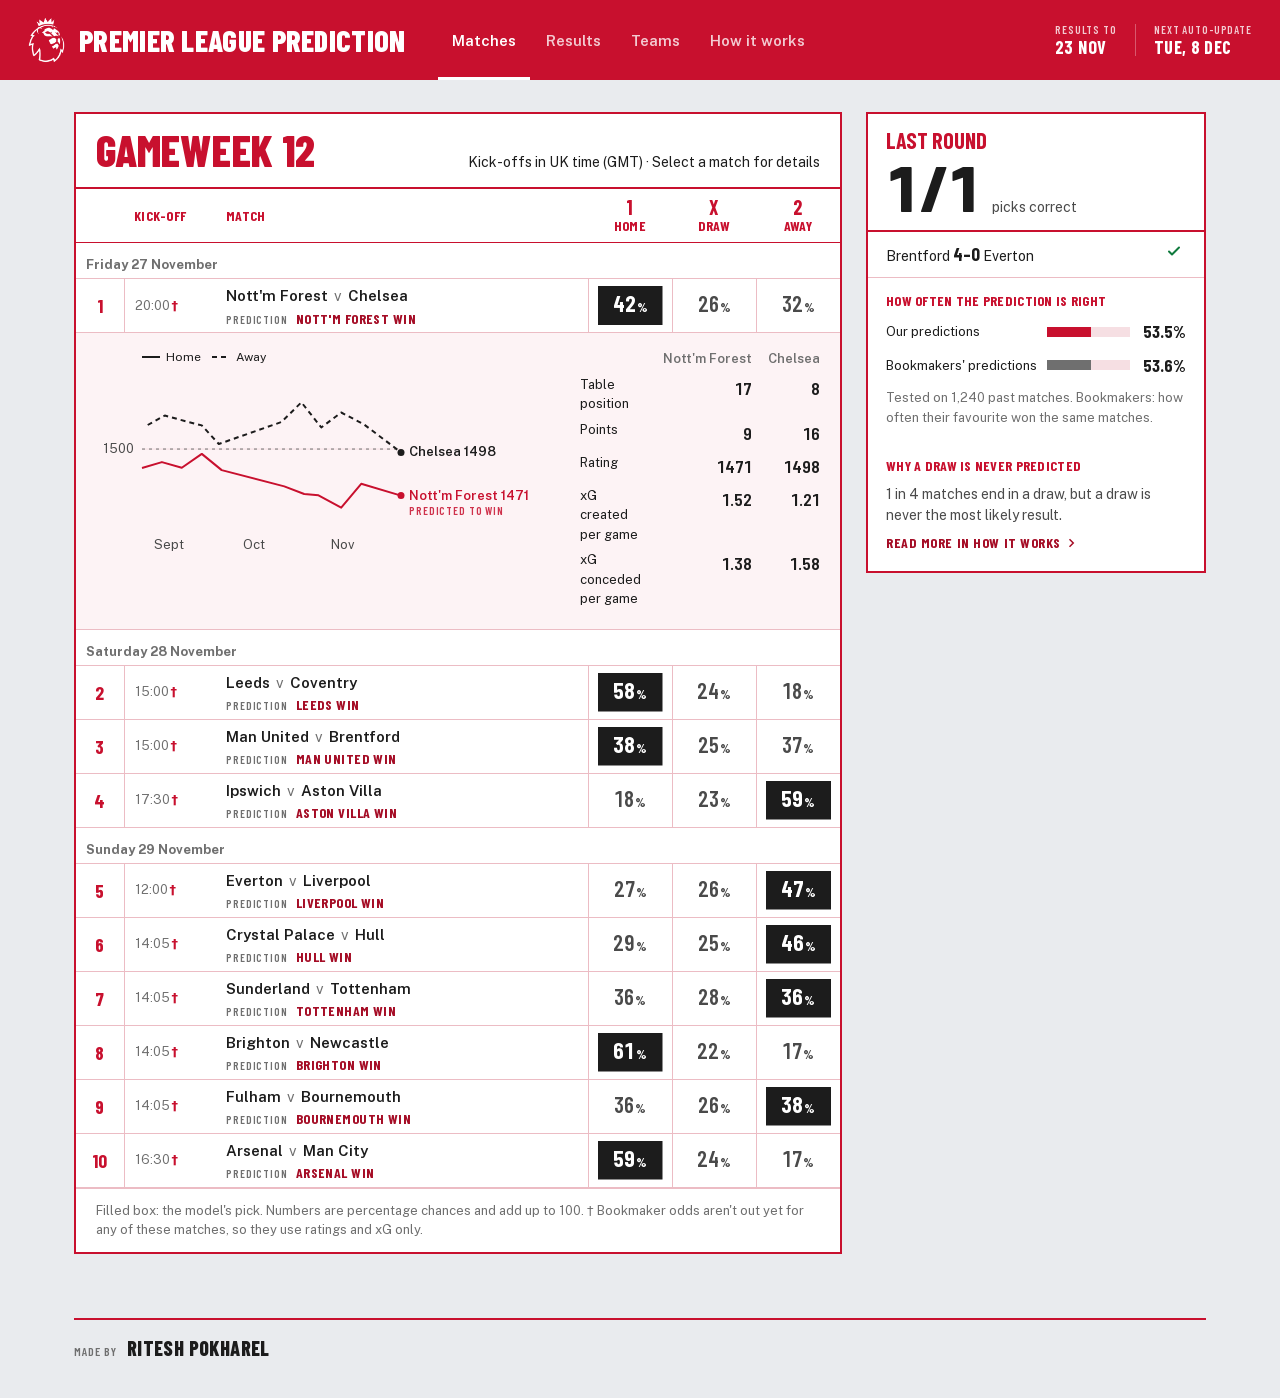
==== commit bdf09421: "Weekly update: predictions and track record" ====
--- a/site/index.html
+++ b/site/index.html
@@ -147,7 +147,7 @@
 <footer id="footer"><div class="footer-inner"><span class="made">Made by</span><span class="who">Ritesh Pokharel</span></div></footer>
 <div id="tip" role="tooltip"></div>
 
-<script>const DATA = {"updated":"2026-11-23","fixtures":[{"kickoff":"2026-11-27T20:00:00+00:00","round":12,"home":"Nott'm Forest","away":"Chelsea","pH":0.419,"pD":0.2658,"pA":0.3152,"odds":false},{"kickoff":"2026-11-28T15:00:00+00:00","round":12,"home":"Leeds","away":"Coventry","pH":0.5626,"pD":0.2489,"pA":0.1885,"odds":false},{"kickoff":"2026-11-28T15:00:00+00:00","round":12,"home":"Man United","away":"Brentford","pH":0.4027,"pD":0.2501,"pA":0.3472,"odds":false},{"kickoff":"2026-11-28T17:30:00+00:00","round":12,"home":"Ipswich","away":"Aston Villa","pH":0.1859,"pD":0.2307,"pA":0.5834,"odds":false},{"kickoff":"2026-11-29T12:00:00+00:00","round":12,"home":"Everton","away":"Liverpool","pH":0.2778,"pD":0.257,"pA":0.4652,"odds":false},{"kickoff":"2026-11-29T14:05:00+00:00","round":12,"home":"Crystal Palace","away":"Hull","pH":0.2769,"pD":0.2549,"pA":0.4681,"odds":false},{"kickoff":"2026-11-29T14:05:00+00:00","round":12,"home":"Sunderland","away":"Tottenham","pH":0.3619,"pD":0.2731,"pA":0.365,"odds":false},{"kickoff":"2026-11-29T14:05:00+00:00","round":12,"home":"Brighton","away":"Newcastle","pH":0.6131,"pD":0.2207,"pA":0.1662,"odds":false},{"kickoff":"2026-11-29T14:05:00+00:00","round":12,"home":"Fulham","away":"Bournemouth","pH":0.3595,"pD":0.2649,"pA":0.3756,"odds":false},{"kickoff":"2026-11-29T16:30:00+00:00","round":12,"home":"Arsenal","away":"Man City","pH":0.5996,"pD":0.2329,"pA":0.1675,"odds":false}],"record":[{"date":"2026-11-21","gw":11,"home":"Man City","away":"Fulham","hg":1,"ag":1,"pH":0.72,"pD":0.17,"pA":0.11,"result":"Draw","pick":"Home","correct":false},{"date":"2026-11-21","gw":11,"home":"Aston Villa","away":"Sunderland","hg":0,"ag":0,"pH":0.51,"pD":0.26,"pA":0.24,"result":"Draw","pick":"Home","correct":false},{"date":"2026-11-21","gw":11,"home":"Bournemouth","away":"Nott'm Forest","hg":2,"ag":0,"pH":0.52,"pD":0.27,"pA":0.22,"result":"Home","pick":"Home","correct":true},{"date":"2026-11-21","gw":11,"home":"Chelsea","away":"Leeds","hg":1,"ag":4,"pH":0.48,"pD":0.26,"pA":0.25,"result":"Away","pick":"Home","correct":false},{"date":"2026-11-21","gw":11,"home":"Coventry","away":"Crystal Palace","hg":3,"ag":2,"pH":0.38,"pD":0.28,"pA":0.34,"result":"Home","pick":"Home","correct":true},{"date":"2026-11-21","gw":11,"home":"Tottenham","away":"Ipswich","hg":2,"ag":0,"pH":0.66,"pD":0.2,"pA":0.14,"result":"Home","pick":"Home","correct":true},{"date":"2026-11-21","gw":11,"home":"Newcastle","away":"Arsenal","hg":2,"ag":2,"pH":0.14,"pD":0.19,"pA":0.66,"result":"Draw","pick":"Away","correct":false},{"date":"2026-11-22","gw":11,"home":"Hull","away":"Brighton","hg":2,"ag":0,"pH":0.15,"pD":0.2,"pA":0.65,"result":"Home","pick":"Away","correct":false},{"date":"2026-11-22","gw":11,"home":"Liverpool","away":"Man United","hg":4,"ag":0,"pH":0.59,"pD":0.23,"pA":0.18,"result":"Home","pick":"Home","correct":true},{"date":"2026-11-23","gw":11,"home":"Brentford","away":"Everton","hg":4,"ag":0,"pH":0.43,"pD":0.28,"pA":0.29,"result":"Home","pick":"Home","correct":true}],"table":[{"Team":"Arsenal","Pos":1,"P":11,"W":9,"D":1,"L":1,"GF":17,"GA":7,"GD":10,"Pts":28,"Elo":1668,"xgf":1.7,"xga":0.83,"Form":"WWWWD","Last5":"A Nott'm Forest 1-0|H Everton 2-0|A Liverpool 1-0|H Hull 1-0|A Newcastle 2-2"},{"Team":"Brighton","Pos":2,"P":11,"W":7,"D":1,"L":3,"GF":26,"GA":9,"GD":17,"Pts":22,"Elo":1563,"xgf":1.86,"xga":1.26,"Form":"WLWWL","Last5":"H Crystal Palace 5-0|A Liverpool 0-2|A Man City 1-0|H Brentford 2-0|A Hull 0-2"},{"Team":"Man City","Pos":3,"P":11,"W":7,"D":1,"L":3,"GF":22,"GA":14,"GD":8,"Pts":22,"Elo":1631,"xgf":2.02,"xga":1.28,"Form":"WLLLD","Last5":"H Ipswich 3-2|A Aston Villa 1-2|H Brighton 0-1|A Nott'm Forest 1-3|H Fulham 1-1"},{"Team":"Liverpool","Pos":4,"P":11,"W":6,"D":3,"L":2,"GF":18,"GA":10,"GD":8,"Pts":21,"Elo":1584,"xgf":1.51,"xga":1.44,"Form":"WWLWW","Last5":"A Brentford 2-1|H Brighton 2-0|H Arsenal 0-1|A Crystal Palace 3-1|H Man United 4-0"},{"Team":"Bournemouth","Pos":5,"P":11,"W":5,"D":3,"L":3,"GF":18,"GA":14,"GD":4,"Pts":18,"Elo":1545,"xgf":1.79,"xga":1.31,"Form":"WWWWW","Last5":"H Sunderland 2-0|A Man United 3-0|H Leeds 2-0|A Ipswich 2-1|H Nott'm Forest 2-0"},{"Team":"Brentford","Pos":6,"P":11,"W":4,"D":5,"L":2,"GF":20,"GA":11,"GD":9,"Pts":17,"Elo":1530,"xgf":1.55,"xga":1.53,"Form":"LDWLW","Last5":"H Liverpool 1-2|A Hull 1-1|H Nott'm Forest 2-0|A Brighton 0-2|H Everton 4-0"},{"Team":"Leeds","Pos":7,"P":11,"W":4,"D":5,"L":2,"GF":14,"GA":9,"GD":5,"Pts":17,"Elo":1502,"xgf":1.37,"xga":1.29,"Form":"DDLWW","Last5":"H Man United 1-1|A Sunderland 0-0|A Bournemouth 0-2|H Tottenham 1-0|A Chelsea 4-1"},{"Team":"Chelsea","Pos":8,"P":11,"W":5,"D":1,"L":5,"GF":20,"GA":20,"GD":0,"Pts":16,"Elo":1498,"xgf":1.24,"xga":1.52,"Form":"WLWLL","Last5":"A Everton 2-0|H Tottenham 0-2|H Man United 2-0|A Sunderland 0-1|H Leeds 1-4"},{"Team":"Everton","Pos":9,"P":11,"W":4,"D":4,"L":3,"GF":12,"GA":14,"GD":-2,"Pts":16,"Elo":1480,"xgf":1.35,"xga":1.53,"Form":"LLWWL","Last5":"H Chelsea 0-2|A Arsenal 0-2|A Newcastle 1-0|H Coventry 3-1|A Brentford 0-4"},{"Team":"Tottenham","Pos":10,"P":11,"W":4,"D":3,"L":4,"GF":12,"GA":11,"GD":1,"Pts":15,"Elo":1462,"xgf":1.2,"xga":1.09,"Form":"WWWLW","Last5":"H Coventry 3-1|A Chelsea 2-0|H Crystal Palace 2-0|A Leeds 0-1|H Ipswich 2-0"},{"Team":"Hull","Pos":11,"P":11,"W":3,"D":5,"L":3,"GF":13,"GA":11,"GD":2,"Pts":14,"Elo":1477,"xgf":0.95,"xga":1.46,"Form":"LDDLW","Last5":"A Fulham 0-1|H Brentford 1-1|H Ipswich 2-2|A Arsenal 0-1|H Brighton 2-0"},{"Team":"Aston Villa","Pos":12,"P":11,"W":3,"D":5,"L":3,"GF":14,"GA":17,"GD":-3,"Pts":14,"Elo":1521,"xgf":1.43,"xga":1.6,"Form":"WWDDD","Last5":"A Newcastle 1-0|H Man City 2-1|H Fulham 1-1|A Man United 4-4|H Sunderland 0-0"},{"Team":"Newcastle","Pos":13,"P":11,"W":3,"D":4,"L":4,"GF":15,"GA":18,"GD":-3,"Pts":13,"Elo":1490,"xgf":1.3,"xga":1.7,"Form":"LWLDD","Last5":"H Aston Villa 0-1|A Crystal Palace 2-0|H Everton 0-1|A Fulham 1-1|H Arsenal 2-2"},{"Team":"Coventry","Pos":14,"P":11,"W":4,"D":0,"L":7,"GF":13,"GA":21,"GD":-8,"Pts":12,"Elo":1411,"xgf":0.96,"xga":1.52,"Form":"LLWLW","Last5":"A Tottenham 1-3|H Fulham 0-1|H Sunderland 3-1|A Everton 1-3|H Crystal Palace 3-2"},{"Team":"Fulham","Pos":15,"P":11,"W":2,"D":5,"L":4,"GF":11,"GA":13,"GD":-2,"Pts":11,"Elo":1481,"xgf":1.42,"xga":1.36,"Form":"WWDDD","Last5":"H Hull 1-0|A Coventry 1-0|A Aston Villa 1-1|H Newcastle 1-1|A Man City 1-1"},{"Team":"Ipswich","Pos":16,"P":11,"W":3,"D":2,"L":6,"GF":15,"GA":22,"GD":-7,"Pts":11,"Elo":1376,"xgf":1.09,"xga":1.9,"Form":"LDDLL","Last5":"A Man City 2-3|H Nott'm Forest 1-1|A Hull 2-2|H Bournemouth 1-2|A Tottenham 0-2"},{"Team":"Nott'm Forest","Pos":17,"P":11,"W":2,"D":3,"L":6,"GF":9,"GA":15,"GD":-6,"Pts":9,"Elo":1471,"xgf":1.5,"xga":1.3,"Form":"LDLWL","Last5":"H Arsenal 0-1|A Ipswich 1-1|A Brentford 0-2|H Man City 3-1|A Bournemouth 0-2"},{"Team":"Sunderland","Pos":18,"P":11,"W":2,"D":3,"L":6,"GF":8,"GA":17,"GD":-9,"Pts":9,"Elo":1446,"xgf":1.44,"xga":1.5,"Form":"LDLWD","Last5":"A Bournemouth 0-2|H Leeds 0-0|A Coventry 1-3|H Chelsea 1-0|A Aston Villa 0-0"},{"Team":"Man United","Pos":19,"P":11,"W":1,"D":5,"L":5,"GF":14,"GA":23,"GD":-9,"Pts":8,"Elo":1498,"xgf":1.73,"xga":1.63,"Form":"DLLDL","Last5":"A Leeds 1-1|H Bournemouth 0-3|A Chelsea 0-2|H Aston Villa 4-4|A Liverpool 0-4"},{"Team":"Crystal Palace","Pos":20,"P":11,"W":2,"D":1,"L":8,"GF":12,"GA":27,"GD":-15,"Pts":7,"Elo":1418,"xgf":1.42,"xga":1.86,"Form":"LLLLL","Last5":"A Brighton 0-5|H Newcastle 0-2|A Tottenham 0-2|H Liverpool 1-3|A Coventry 2-3"}],"ratings":{"Arsenal":[["2025-08-17",2526,1633.6],["2025-08-23",2526,1639.9],["2025-08-31",2526,1634.4],["2025-09-13",2526,1641.0],["2025-09-21",2526,1638.7],["2025-09-28",2526,1645.0],["2025-10-04",2526,1648.7],["2025-10-18",2526,1653.3],["2025-10-26",2526,1657.0],["2025-11-01",2526,1662.5],["2025-11-08",2526,1659.2],["2025-11-23",2526,1665.2],["2025-11-30",2526,1664.5],["2025-12-03",2526,1669.4],["2025-12-06",2526,1661.6],["2025-12-13",2526,1663.1],["2025-12-20",2526,1667.8],["2025-12-27",2526,1671.0],["2025-12-30",2526,1679.6],["2026-01-03",2526,1683.9],["2026-01-08",2526,1680.2],["2026-01-17",2526,1675.8],["2026-01-25",2526,1664.8],["2026-01-31",2526,1674.1],["2026-02-07",2526,1679.5],["2026-02-12",2526,1676.9],["2026-02-18",2526,1670.5],["2026-02-22",2526,1678.7],["2026-03-01",2526,1682.5],["2026-03-04",2526,1687.4],["2026-03-14",2526,1691.6],["2026-04-11",2526,1680.5],["2026-04-19",2526,1674.5],["2026-04-25",2526,1677.4],["2026-05-02",2526,1682.9],["2026-05-10",2526,1686.5],["2026-05-18",2526,1687.7],["2026-05-24",2526,1691.8],["2026-08-21",2627,1651.3],["2026-08-31",2627,1656.8],["2026-09-06",2627,1660.2],["2026-09-12",2627,1667.4],["2026-09-19",2627,1650.4],["2026-10-10",2627,1653.5],["2026-10-18",2627,1658.2],["2026-10-24",2627,1662.6],["2026-11-01",2627,1668.9],["2026-11-07",2627,1671.5],["2026-11-21",2627,1668.0]],"Aston Villa":[["2025-08-16",2526,1538.1],["2025-08-23",2526,1531.5],["2025-08-31",2526,1514.8],["2025-09-13",2526,1516.0],["2025-09-21",2526,1516.4],["2025-09-28",2526,1524.6],["2025-10-05",2526,1528.0],["2025-10-19",2526,1535.6],["2025-10-26",2526,1543.3],["2025-11-01",2526,1536.7],["2025-11-09",2526,1549.6],["2025-11-23",2526,1554.8],["2025-11-30",2526,1557.5],["2025-12-03",2526,1565.3],["2025-12-06",2526,1573.1],["2025-12-14",2526,1578.4],["2025-12-21",2526,1582.7],["2025-12-27",2526,1590.6],["2025-12-30",2526,1582.0],["2026-01-03",2526,1587.6],["2026-01-07",2526,1586.9],["2026-01-18",2526,1576.8],["2026-01-25",2526,1588.8],["2026-02-01",2526,1579.2],["2026-02-07",2526,1578.8],["2026-02-11",2526,1583.2],["2026-02-21",2526,1578.2],["2026-02-27",2526,1562.5],["2026-03-04",2526,1546.6],["2026-03-15",2526,1537.1],["2026-03-22",2526,1543.3],["2026-04-12",2526,1542.9],["2026-04-19",2526,1547.5],["2026-04-25",2526,1540.5],["2026-05-03",2526,1530.4],["2026-05-10",2526,1526.6],["2026-05-15",2526,1538.0],["2026-05-24",2526,1548.6],["2026-08-23",2627,1517.8],["2026-08-31",2627,1512.3],["2026-09-05",2627,1513.2],["2026-09-12",2627,1504.6],["2026-09-19",2627,1511.2],["2026-10-10",2627,1509.8],["2026-10-17",2627,1517.6],["2026-10-24",2627,1526.3],["2026-10-31",2627,1523.2],["2026-11-08",2627,1524.5],["2026-11-21",2627,1520.6]],"Bournemouth":[["2025-08-15",2526,1499.9],["2025-08-23",2526,1504.4],["2025-08-30",2526,1512.1],["2025-09-13",2526,1517.9],["2025-09-21",2526,1517.0],["2025-09-27",2526,1516.2],["2025-10-03",2526,1524.2],["2025-10-18",2526,1526.3],["2025-10-26",2526,1533.4],["2025-11-02",2526,1527.1],["2025-11-09",2526,1514.1],["2025-11-22",2526,1510.1],["2025-11-29",2526,1503.7],["2025-12-02",2526,1495.1],["2025-12-06",2526,1495.4],["2025-12-15",2526,1497.3],["2025-12-20",2526,1492.3],["2025-12-27",2526,1481.0],["2025-12-30",2526,1485.0],["2026-01-03",2526,1480.6],["2026-01-07",2526,1486.5],["2026-01-19",2526,1489.2],["2026-01-24",2526,1497.2],["2026-01-31",2526,1505.9],["2026-02-07",2526,1506.3],["2026-02-10",2526,1514.3],["2026-02-21",2526,1513.4],["2026-02-28",2526,1510.3],["2026-03-03",2526,1508.9],["2026-03-14",2526,1506.3],["2026-03-20",2526,1505.7],["2026-04-11",2526,1516.8],["2026-04-18",2526,1524.9],["2026-04-22",2526,1521.7],["2026-05-03",2526,1532.0],["2026-05-09",2526,1539.2],["2026-05-19",2526,1541.6],["2026-05-24",2526,1542.3],["2026-08-23",2627,1523.3],["2026-08-29",2627,1520.6],["2026-09-05",2627,1522.1],["2026-09-12",2627,1520.1],["2026-09-20",2627,1512.7],["2026-10-10",2627,1498.9],["2026-10-18",2627,1506.7],["2026-10-25",2627,1524.1],["2026-10-31",2627,1532.1],["2026-11-08",2627,1537.4],["2026-11-21",2627,1544.7]],"Brentford":[["2025-08-17",2526,1494.4],["2025-08-23",2526,1501.0],["2025-08-30",2526,1494.4],["2025-09-13",2526,1494.9],["2025-09-20",2526,1485.3],["2025-09-27",2526,1493.8],["2025-10-05",2526,1488.3],["2025-10-20",2526,1499.1],["2025-10-25",2526,1507.5],["2025-11-01",2526,1499.3],["2025-11-09",2526,1509.5],["2025-11-22",2526,1504.0],["2025-11-29",2526,1509.8],["2025-12-03",2526,1504.8],["2025-12-06",2526,1495.1],["2025-12-14",2526,1491.2],["2025-12-20",2526,1499.7],["2025-12-27",2526,1510.9],["2026-01-01",2526,1508.5],["2026-01-04",2526,1521.0],["2026-01-07",2526,1531.5],["2026-01-17",2526,1523.2],["2026-01-25",2526,1508.5],["2026-02-01",2526,1518.1],["2026-02-07",2526,1526.4],["2026-02-12",2526,1529.0],["2026-02-21",2526,1515.2],["2026-02-28",2526,1520.4],["2026-03-03",2526,1521.9],["2026-03-16",2526,1516.7],["2026-03-21",2526,1516.5],["2026-04-11",2526,1514.5],["2026-04-18",2526,1512.0],["2026-04-27",2526,1506.9],["2026-05-02",2526,1516.2],["2026-05-09",2526,1510.0],["2026-05-17",2526,1507.3],["2026-05-24",2526,1511.1],["2026-08-22",2627,1511.7],["2026-08-30",2627,1512.5],["2026-09-05",2627,1509.7],["2026-09-12",2627,1511.7],["2026-09-18",2627,1523.3],["2026-10-10",2627,1524.7],["2026-10-17",2627,1517.2],["2026-10-25",2627,1517.6],["2026-10-31",2627,1525.3],["2026-11-08",2627,1517.4],["2026-11-23",2627,1529.7]],"Brighton":[["2025-08-16",2526,1512.4],["2025-08-24",2526,1502.3],["2025-08-31",2526,1510.4],["2025-09-13",2526,1504.7],["2025-09-20",2526,1502.7],["2025-09-27",2526,1517.3],["2025-10-05",2526,1515.9],["2025-10-18",2526,1522.3],["2025-10-25",2526,1511.8],["2025-11-01",2526,1519.9],["2025-11-09",2526,1522.3],["2025-11-22",2526,1527.8],["2025-11-30",2526,1539.1],["2025-12-03",2526,1531.3],["2025-12-07",2526,1526.9],["2025-12-13",2526,1519.9],["2025-12-20",2526,1517.4],["2025-12-27",2526,1514.2],["2025-12-30",2526,1513.0],["2026-01-03",2526,1518.1],["2026-01-07",2526,1523.4],["2026-01-19",2526,1520.7],["2026-01-24",2526,1514.4],["2026-01-31",2526,1511.9],["2026-02-08",2526,1503.3],["2026-02-11",2526,1499.0],["2026-02-21",2526,1512.7],["2026-03-01",2526,1517.4],["2026-03-04",2526,1512.5],["2026-03-14",2526,1519.8],["2026-03-21",2526,1527.1],["2026-04-11",2526,1534.7],["2026-04-18",2526,1533.1],["2026-04-21",2526,1544.9],["2026-05-02",2526,1534.5],["2026-05-09",2526,1540.2],["2026-05-17",2526,1533.3],["2026-05-24",2526,1518.1],["2026-08-23",2627,1522.3],["2026-08-30",2627,1516.4],["2026-09-05",2627,1513.7],["2026-09-13",2627,1529.2],["2026-09-19",2627,1546.1],["2026-10-10",2627,1556.4],["2026-10-18",2627,1566.9],["2026-10-25",2627,1557.7],["2026-10-31",2627,1567.6],["2026-11-08",2627,1575.5],["2026-11-22",2627,1562.9]],"Burnley":[["2025-08-16",2526,1389.5],["2025-08-23",2526,1401.1],["2025-08-30",2526,1396.5],["2025-09-14",2526,1393.2],["2025-09-20",2526,1394.1],["2025-09-27",2526,1388.9],["2025-10-05",2526,1385.6],["2025-10-18",2526,1395.8],["2025-10-26",2526,1404.0],["2025-11-01",2526,1398.6],["2025-11-08",2526,1393.2],["2025-11-22",2526,1385.8],["2025-11-29",2526,1380.0],["2025-12-03",2526,1375.0],["2025-12-06",2526,1372.1],["2025-12-13",2526,1365.8],["2025-12-20",2526,1370.9],["2025-12-27",2526,1372.4],["2025-12-30",2526,1364.5],["2026-01-03",2526,1359.4],["2026-01-07",2526,1361.6],["2026-01-17",2526,1368.7],["2026-01-24",2526,1369.9],["2026-02-02",2526,1362.3],["2026-02-07",2526,1351.0],["2026-02-11",2526,1361.6],["2026-02-21",2526,1368.2],["2026-02-28",2526,1363.0],["2026-03-03",2526,1357.5],["2026-03-14",2526,1360.0],["2026-03-21",2526,1354.4],["2026-04-11",2526,1346.9],["2026-04-19",2526,1339.7],["2026-04-22",2526,1337.3],["2026-05-01",2526,1331.9],["2026-05-10",2526,1335.7],["2026-05-18",2526,1334.5],["2026-05-24",2526,1333.5]],"Chelsea":[["2025-08-17",2526,1551.3],["2025-08-22",2526,1564.8],["2025-08-30",2526,1571.5],["2025-09-13",2526,1571.0],["2025-09-20",2526,1563.0],["2025-09-27",2526,1548.4],["2025-10-04",2526,1556.3],["2025-10-18",2526,1569.0],["2025-10-25",2526,1559.2],["2025-11-01",2526,1566.3],["2025-11-08",2526,1571.8],["2025-11-22",2526,1579.2],["2025-11-30",2526,1579.9],["2025-12-03",2526,1565.1],["2025-12-06",2526,1564.8],["2025-12-13",2526,1572.0],["2025-12-20",2526,1572.8],["2025-12-27",2526,1564.9],["2025-12-30",2526,1560.9],["2026-01-04",2526,1565.5],["2026-01-07",2526,1558.2],["2026-01-17",2526,1566.5],["2026-01-25",2526,1577.2],["2026-01-31",2526,1580.2],["2026-02-07",2526,1586.4],["2026-02-10",2526,1581.2],["2026-02-21",2526,1574.5],["2026-03-01",2526,1570.7],["2026-03-04",2526,1586.6],["2026-03-14",2526,1577.2],["2026-03-21",2526,1562.4],["2026-04-12",2526,1549.8],["2026-04-18",2526,1541.4],["2026-04-21",2526,1529.6],["2026-05-04",2526,1515.8],["2026-05-09",2526,1519.8],["2026-05-19",2526,1524.0],["2026-05-24",2526,1517.2],["2026-08-24",2627,1514.9],["2026-08-30",2627,1520.8],["2026-09-06",2627,1517.4],["2026-09-12",2627,1514.7],["2026-09-18",2627,1503.1],["2026-10-10",2627,1516.8],["2026-10-17",2627,1529.0],["2026-10-24",2627,1513.4],["2026-10-31",2627,1522.7],["2026-11-08",2627,1515.3],["2026-11-21",2627,1497.9]],"Coventry":[["2026-08-21",2627,1415.5],["2026-08-29",2627,1408.6],["2026-09-05",2627,1406.5],["2026-09-13",2627,1391.0],["2026-09-19",2627,1401.0],["2026-10-12",2627,1416.6],["2026-10-19",2627,1407.8],["2026-10-24",2627,1400.8],["2026-10-31",2627,1411.3],["2026-11-06",2627,1404.4],["2026-11-21",2627,1410.5]],"Crystal Palace":[["2025-08-17",2526,1522.5],["2025-08-24",2526,1520.5],["2025-08-31",2526,1537.1],["2025-09-13",2526,1533.5],["2025-09-20",2526,1539.5],["2025-09-27",2526,1547.7],["2025-10-05",2526,1540.8],["2025-10-18",2526,1538.6],["2025-10-26",2526,1534.9],["2025-11-01",2526,1543.2],["2025-11-09",2526,1540.9],["2025-11-22",2526,1548.7],["2025-11-30",2526,1539.4],["2025-12-03",2526,1544.4],["2025-12-07",2526,1551.1],["2025-12-14",2526,1538.9],["2025-12-20",2526,1522.5],["2025-12-28",2526,1513.6],["2026-01-01",2526,1511.1],["2026-01-04",2526,1502.8],["2026-01-07",2526,1503.5],["2026-01-17",2526,1497.4],["2026-01-25",2526,1486.7],["2026-02-01",2526,1488.1],["2026-02-08",2526,1496.6],["2026-02-11",2526,1486.0],["2026-02-22",2526,1489.6],["2026-03-01",2526,1484.7],["2026-03-05",2526,1496.4],["2026-03-15",2526,1493.3],["2026-04-12",2526,1499.6],["2026-04-20",2526,1496.2],["2026-04-25",2526,1490.2],["2026-05-03",2526,1479.9],["2026-05-10",2526,1478.7],["2026-05-13",2526,1473.6],["2026-05-17",2526,1476.4],["2026-05-24",2526,1472.3],["2026-08-22",2627,1462.3],["2026-08-28",2627,1452.7],["2026-09-05",2627,1461.2],["2026-09-12",2627,1451.5],["2026-09-20",2627,1454.3],["2026-10-11",2627,1464.5],["2026-10-18",2627,1453.9],["2026-10-25",2627,1441.9],["2026-10-31",2627,1433.1],["2026-11-08",2627,1424.3],["2026-11-21",2627,1418.2]],"Everton":[["2025-08-18",2526,1480.3],["2025-08-24",2526,1490.4],["2025-08-30",2526,1497.3],["2025-09-13",2526,1496.1],["2025-09-20",2526,1493.1],["2025-09-29",2526,1489.5],["2025-10-05",2526,1496.4],["2025-10-18",2526,1491.0],["2025-10-26",2526,1474.7],["2025-11-03",2526,1476.7],["2025-11-08",2526,1485.6],["2025-11-24",2526,1493.9],["2025-11-29",2526,1479.1],["2025-12-02",2526,1487.7],["2025-12-06",2526,1498.7],["2025-12-13",2526,1491.5],["2025-12-20",2526,1486.7],["2025-12-27",2526,1485.1],["2025-12-30",2526,1497.4],["2026-01-04",2526,1484.9],["2026-01-07",2526,1480.0],["2026-01-18",2526,1490.0],["2026-01-26",2526,1487.1],["2026-01-31",2526,1489.5],["2026-02-07",2526,1497.7],["2026-02-10",2526,1489.7],["2026-02-23",2526,1482.4],["2026-02-28",2526,1491.3],["2026-03-03",2526,1496.8],["2026-03-14",2526,1492.6],["2026-03-21",2526,1507.5],["2026-04-11",2526,1509.4],["2026-04-19",2526,1503.0],["2026-04-25",2526,1496.1],["2026-05-04",2526,1499.4],["2026-05-10",2526,1500.6],["2026-05-17",2526,1486.3],["2026-05-24",2526,1479.5],["2026-08-22",2627,1486.0],["2026-08-29",2627,1488.7],["2026-09-06",2627,1488.7],["2026-09-12",2627,1488.7],["2026-09-19",2627,1492.5],["2026-10-11",2627,1493.8],["2026-10-17",2627,1481.7],["2026-10-24",2627,1477.2],["2026-11-02",2627,1485.6],["2026-11-06",2627,1492.6],["2026-11-23",2627,1480.3]],"Fulham":[["2025-08-16",2526,1482.5],["2025-08-24",2526,1480.1],["2025-08-30",2526,1473.5],["2025-09-13",2526,1478.2],["2025-09-20",2526,1487.8],["2025-09-28",2526,1479.6],["2025-10-03",2526,1471.6],["2025-10-18",2526,1466.9],["2025-10-25",2526,1462.6],["2025-11-01",2526,1471.5],["2025-11-08",2526,1462.6],["2025-11-22",2526,1468.8],["2025-11-29",2526,1477.3],["2025-12-02",2526,1472.4],["2025-12-07",2526,1465.7],["2025-12-13",2526,1472.0],["2025-12-22",2526,1477.8],["2025-12-27",2526,1484.7],["2026-01-01",2526,1487.2],["2026-01-04",2526,1489.0],["2026-01-07",2526,1496.2],["2026-01-17",2526,1489.3],["2026-01-24",2526,1495.7],["2026-02-01",2526,1490.4],["2026-02-07",2526,1482.3],["2026-02-11",2526,1476.5],["2026-02-22",2526,1489.3],["2026-03-01",2526,1494.3],["2026-03-04",2526,1484.8],["2026-03-15",2526,1485.6],["2026-03-21",2526,1491.3],["2026-04-11",2526,1485.0],["2026-04-18",2526,1487.5],["2026-04-25",2526,1494.4],["2026-05-02",2526,1489.0],["2026-05-09",2526,1481.7],["2026-05-17",2526,1479.8],["2026-05-24",2526,1490.2],["2026-08-24",2627,1477.9],["2026-08-30",2627,1471.9],["2026-09-05",2627,1463.5],["2026-09-12",2627,1467.8],["2026-09-20",2627,1468.2],["2026-10-10",2627,1460.6],["2026-10-17",2627,1466.7],["2026-10-24",2627,1473.7],["2026-10-31",2627,1476.8],["2026-11-07",2627,1475.3],["2026-11-21",2627,1480.9]],"Hull":[["2026-08-22",2627,1475.2],["2026-08-29",2627,1482.1],["2026-09-05",2627,1481.2],["2026-09-12",2627,1483.9],["2026-09-19",2627,1478.5],["2026-10-11",2627,1477.2],["2026-10-17",2627,1471.1],["2026-10-25",2627,1470.7],["2026-10-31",2627,1466.7],["2026-11-07",2627,1464.2],["2026-11-22",2627,1476.8]],"Ipswich":[["2026-08-22",2627,1385.1],["2026-08-30",2627,1378.9],["2026-09-04",2627,1371.5],["2026-09-12",2627,1381.3],["2026-09-19",2627,1377.4],["2026-10-10",2627,1385.0],["2026-10-17",2627,1383.3],["2026-10-23",2627,1384.1],["2026-10-31",2627,1388.1],["2026-11-08",2627,1382.8],["2026-11-21",2627,1375.8]],"Leeds":[["2025-08-18",2526,1423.8],["2025-08-23",2526,1417.5],["2025-08-30",2526,1419.5],["2025-09-13",2526,1414.8],["2025-09-20",2526,1427.7],["2025-09-27",2526,1428.5],["2025-10-04",2526,1421.6],["2025-10-18",2526,1411.4],["2025-10-24",2526,1417.1],["2025-11-01",2526,1409.1],["2025-11-09",2526,1401.2],["2025-11-23",2526,1395.9],["2025-11-29",2526,1393.9],["2025-12-03",2526,1408.7],["2025-12-06",2526,1412.4],["2025-12-14",2526,1416.3],["2025-12-20",2526,1432.6],["2025-12-28",2526,1436.0],["2026-01-01",2526,1441.9],["2026-01-04",2526,1441.8],["2026-01-07",2526,1437.9],["2026-01-17",2526,1444.8],["2026-01-26",2526,1447.7],["2026-01-31",2526,1438.5],["2026-02-06",2526,1448.6],["2026-02-10",2526,1453.8],["2026-02-21",2526,1458.7],["2026-02-28",2526,1454.5],["2026-03-03",2526,1446.6],["2026-03-15",2526,1449.7],["2026-03-21",2526,1449.9],["2026-04-13",2526,1459.7],["2026-04-18",2526,1468.2],["2026-04-22",2526,1471.4],["2026-05-01",2526,1476.9],["2026-05-11",2526,1477.5],["2026-05-17",2526,1484.5],["2026-05-24",2526,1470.8],["2026-08-22",2627,1478.7],["2026-08-30",2627,1477.9],["2026-09-05",2627,1480.6],["2026-09-14",2627,1493.4],["2026-09-20",2627,1490.5],["2026-10-10",2627,1487.5],["2026-10-18",2627,1487.1],["2026-10-25",2627,1487.7],["2026-10-31",2627,1479.7],["2026-11-07",2627,1485.0],["2026-11-21",2627,1502.4]],"Liverpool":[["2025-08-15",2526,1645.5],["2025-08-25",2526,1651.8],["2025-08-31",2526,1657.3],["2025-09-14",2526,1660.7],["2025-09-20",2526,1663.6],["2025-09-27",2526,1655.4],["2025-10-04",2526,1647.6],["2025-10-19",2526,1636.5],["2025-10-25",2526,1628.0],["2025-11-01",2526,1634.7],["2025-11-09",2526,1623.3],["2025-11-22",2526,1601.5],["2025-11-30",2526,1609.0],["2025-12-03",2526,1604.1],["2025-12-06",2526,1600.4],["2025-12-13",2526,1607.4],["2025-12-20",2526,1613.1],["2025-12-27",2526,1614.8],["2026-01-01",2526,1608.9],["2026-01-04",2526,1607.1],["2026-01-08",2526,1610.9],["2026-01-17",2526,1603.8],["2026-01-24",2526,1595.7],["2026-01-31",2526,1605.0],["2026-02-08",2526,1597.7],["2026-02-11",2526,1603.5],["2026-02-22",2526,1608.8],["2026-02-28",2526,1614.2],["2026-03-03",2526,1604.0],["2026-03-15",2526,1598.2],["2026-03-21",2526,1590.9],["2026-04-11",2526,1597.1],["2026-04-19",2526,1603.5],["2026-04-25",2526,1609.6],["2026-05-03",2526,1602.7],["2026-05-09",2526,1598.7],["2026-05-15",2526,1587.3],["2026-05-24",2526,1583.5],["2026-08-23",2627,1560.3],["2026-08-29",2627,1556.6],["2026-09-04",2627,1564.0],["2026-09-12",2627,1559.7],["2026-09-20",2627,1567.0],["2026-10-11",2627,1554.3],["2026-10-17",2627,1561.9],["2026-10-25",2627,1571.1],["2026-11-01",2627,1564.8],["2026-11-08",2627,1573.6],["2026-11-22",2627,1584.1]],"Man City":[["2025-08-16",2526,1638.6],["2025-08-23",2526,1621.2],["2025-08-31",2526,1613.1],["2025-09-14",2526,1619.5],["2025-09-21",2526,1621.8],["2025-09-27",2526,1627.0],["2025-10-05",2526,1632.5],["2025-10-18",2526,1637.9],["2025-10-26",2526,1630.1],["2025-11-02",2526,1636.4],["2025-11-09",2526,1647.9],["2025-11-22",2526,1639.7],["2025-11-29",2526,1641.7],["2025-12-02",2526,1646.6],["2025-12-06",2526,1652.8],["2025-12-14",2526,1665.0],["2025-12-20",2526,1669.2],["2025-12-27",2526,1673.5],["2026-01-01",2526,1670.1],["2026-01-04",2526,1665.5],["2026-01-07",2526,1660.2],["2026-01-17",2526,1645.9],["2026-01-24",2526,1648.7],["2026-02-01",2526,1645.4],["2026-02-08",2526,1652.7],["2026-02-11",2526,1658.5],["2026-02-21",2526,1662.0],["2026-02-28",2526,1666.2],["2026-03-04",2526,1659.5],["2026-03-14",2526,1655.0],["2026-04-12",2526,1667.5],["2026-04-19",2526,1673.5],["2026-04-22",2526,1675.9],["2026-05-04",2526,1672.6],["2026-05-09",2526,1678.8],["2026-05-13",2526,1683.9],["2026-05-19",2526,1681.5],["2026-05-24",2526,1670.9],["2026-08-23",2627,1634.0],["2026-08-28",2627,1643.6],["2026-09-05",2627,1645.7],["2026-09-13",2627,1651.9],["2026-09-20",2627,1656.2],["2026-10-11",2627,1668.9],["2026-10-17",2627,1670.6],["2026-10-24",2627,1661.9],["2026-10-31",2627,1651.9],["2026-11-07",2627,1637.0],["2026-11-21",2627,1631.4]],"Man United":[["2025-08-17",2526,1458.0],["2025-08-24",2526,1460.4],["2025-08-30",2526,1465.0],["2025-09-14",2526,1458.6],["2025-09-20",2526,1466.6],["2025-09-27",2526,1458.0],["2025-10-04",2526,1467.7],["2025-10-19",2526,1478.8],["2025-10-25",2526,1489.3],["2025-11-01",2526,1489.8],["2025-11-08",2526,1491.8],["2025-11-24",2526,1483.6],["2025-11-30",2526,1492.9],["2025-12-04",2526,1489.3],["2025-12-08",2526,1500.5],["2025-12-15",2526,1498.6],["2025-12-21",2526,1494.4],["2025-12-26",2526,1501.0],["2025-12-30",2526,1495.3],["2026-01-04",2526,1495.5],["2026-01-07",2526,1493.4],["2026-01-17",2526,1507.6],["2026-01-25",2526,1518.6],["2026-02-01",2526,1523.9],["2026-02-07",2526,1531.5],["2026-02-10",2526,1530.1],["2026-02-23",2526,1537.4],["2026-03-01",2526,1542.2],["2026-03-04",2526,1535.9],["2026-03-15",2526,1545.4],["2026-03-20",2526,1546.0],["2026-04-13",2526,1536.1],["2026-04-18",2526,1544.5],["2026-04-27",2526,1549.6],["2026-05-03",2526,1556.6],["2026-05-09",2526,1555.3],["2026-05-17",2526,1560.2],["2026-05-24",2526,1575.4],["2026-08-22",2627,1541.8],["2026-08-30",2627,1548.0],["2026-09-06",2627,1548.0],["2026-09-13",2627,1541.8],["2026-09-20",2627,1541.4],["2026-10-10",2627,1536.7],["2026-10-18",2627,1537.0],["2026-10-25",2627,1519.6],["2026-10-31",2627,1510.3],["2026-11-08",2627,1508.9],["2026-11-22",2627,1498.4]],"Newcastle":[["2025-08-16",2526,1552.6],["2025-08-25",2526,1546.3],["2025-08-30",2526,1544.4],["2025-09-13",2526,1548.0],["2025-09-21",2526,1548.8],["2025-09-28",2526,1542.5],["2025-10-05",2526,1549.6],["2025-10-18",2526,1543.2],["2025-10-25",2526,1547.6],["2025-11-02",2526,1534.0],["2025-11-09",2526,1523.8],["2025-11-22",2526,1532.0],["2025-11-29",2526,1546.8],["2025-12-02",2526,1543.3],["2025-12-06",2526,1546.3],["2025-12-14",2526,1539.3],["2025-12-20",2526,1538.5],["2025-12-26",2526,1531.9],["2025-12-30",2526,1539.8],["2026-01-04",2526,1548.1],["2026-01-07",2526,1551.9],["2026-01-18",2526,1548.4],["2026-01-25",2526,1536.4],["2026-01-31",2526,1527.1],["2026-02-07",2526,1518.8],["2026-02-10",2526,1525.9],["2026-02-21",2526,1522.5],["2026-02-28",2526,1513.6],["2026-03-04",2526,1519.9],["2026-03-14",2526,1529.3],["2026-03-22",2526,1520.0],["2026-04-12",2526,1513.7],["2026-04-18",2526,1505.6],["2026-04-25",2526,1502.7],["2026-05-02",2526,1513.1],["2026-05-10",2526,1514.8],["2026-05-17",2526,1521.6],["2026-05-24",2526,1511.2],["2026-08-23",2627,1502.3],["2026-08-29",2627,1513.1],["2026-09-05",2627,1511.6],["2026-09-14",2627,1498.9],["2026-09-19",2627,1504.4],["2026-10-12",2627,1488.8],["2026-10-17",2627,1481.1],["2026-10-25",2627,1493.1],["2026-11-02",2627,1484.7],["2026-11-07",2627,1486.2],["2026-11-21",2627,1489.6]],"Nott'm Forest":[["2025-08-17",2526,1509.7],["2025-08-24",2526,1511.7],["2025-08-31",2526,1492.3],["2025-09-13",2526,1485.7],["2025-09-20",2526,1484.7],["2025-09-27",2526,1476.3],["2025-10-05",2526,1469.1],["2025-10-18",2526,1456.4],["2025-10-26",2526,1449.3],["2025-11-01",2526,1448.7],["2025-11-09",2526,1456.6],["2025-11-22",2526,1478.4],["2025-11-30",2526,1467.1],["2025-12-03",2526,1473.3],["2025-12-06",2526,1462.4],["2025-12-14",2526,1475.2],["2025-12-22",2526,1469.4],["2025-12-27",2526,1465.1],["2025-12-30",2526,1452.8],["2026-01-03",2526,1447.3],["2026-01-06",2526,1454.5],["2026-01-17",2526,1458.9],["2026-01-25",2526,1473.7],["2026-02-01",2526,1472.3],["2026-02-06",2526,1462.2],["2026-02-11",2526,1457.6],["2026-02-22",2526,1452.3],["2026-03-01",2526,1447.7],["2026-03-04",2526,1454.3],["2026-03-15",2526,1453.5],["2026-03-22",2526,1469.2],["2026-04-12",2526,1469.6],["2026-04-19",2526,1476.8],["2026-04-24",2526,1497.7],["2026-05-04",2526,1511.5],["2026-05-10",2526,1509.9],["2026-05-17",2526,1505.0],["2026-05-24",2526,1504.3],["2026-08-22",2627,1488.2],["2026-08-29",2627,1491.9],["2026-09-05",2627,1488.4],["2026-09-12",2627,1497.0],["2026-09-19",2627,1486.9],["2026-10-11",2627,1476.8],["2026-10-18",2627,1472.1],["2026-10-23",2627,1471.3],["2026-10-31",2627,1463.6],["2026-11-07",2627,1478.4],["2026-11-21",2627,1471.1]],"Sunderland":[["2025-08-16",2526,1469.6],["2025-08-23",2526,1458.0],["2025-08-30",2526,1464.6],["2025-09-13",2526,1468.3],["2025-09-21",2526,1467.9],["2025-09-27",2526,1476.3],["2025-10-04",2526,1466.7],["2025-10-18",2526,1474.1],["2025-10-25",2526,1483.9],["2025-11-03",2526,1482.0],["2025-11-08",2526,1485.3],["2025-11-22",2526,1479.1],["2025-11-29",2526,1485.5],["2025-12-03",2526,1490.3],["2025-12-06",2526,1484.1],["2025-12-14",2526,1491.1],["2025-12-20",2526,1493.6],["2025-12-28",2526,1490.2],["2026-01-01",2526,1493.6],["2026-01-04",2526,1495.2],["2026-01-07",2526,1484.7],["2026-01-17",2526,1490.8],["2026-01-24",2526,1478.9],["2026-02-02",2526,1486.5],["2026-02-07",2526,1481.1],["2026-02-11",2526,1475.3],["2026-02-22",2526,1462.5],["2026-02-28",2526,1465.6],["2026-03-03",2526,1473.5],["2026-03-14",2526,1466.1],["2026-03-22",2526,1475.4],["2026-04-12",2526,1480.2],["2026-04-19",2526,1475.6],["2026-04-24",2526,1454.7],["2026-05-02",2526,1453.7],["2026-05-09",2526,1455.0],["2026-05-17",2526,1469.2],["2026-05-24",2526,1476.0],["2026-08-22",2627,1466.6],["2026-08-30",2627,1472.5],["2026-09-05",2627,1475.3],["2026-09-12",2627,1468.1],["2026-09-20",2627,1463.8],["2026-10-10",2627,1453.5],["2026-10-18",2627,1445.8],["2026-10-25",2627,1445.2],["2026-10-31",2627,1434.7],["2026-11-08",2627,1442.2],["2026-11-21",2627,1446.1]],"Tottenham":[["2025-08-16",2526,1468.2],["2025-08-23",2526,1485.6],["2025-08-30",2526,1477.8],["2025-09-13",2526,1492.7],["2025-09-20",2526,1494.7],["2025-09-27",2526,1490.6],["2025-10-04",2526,1497.5],["2025-10-19",2526,1490.0],["2025-10-26",2526,1506.3],["2025-11-01",2526,1499.2],["2025-11-08",2526,1497.2],["2025-11-23",2526,1491.2],["2025-11-29",2526,1482.6],["2025-12-02",2526,1486.1],["2025-12-06",2526,1495.8],["2025-12-14",2526,1483.0],["2025-12-20",2526,1477.3],["2025-12-28",2526,1486.3],["2026-01-01",2526,1488.7],["2026-01-04",2526,1487.1],["2026-01-07",2526,1481.2],["2026-01-17",2526,1471.5],["2026-01-24",2526,1470.2],["2026-02-01",2526,1473.5],["2026-02-07",2526,1465.9],["2026-02-10",2526,1458.8],["2026-02-22",2526,1450.7],["2026-03-01",2526,1445.7],["2026-03-05",2526,1434.0],["2026-03-15",2526,1439.8],["2026-03-22",2526,1424.1],["2026-04-12",2526,1419.3],["2026-04-18",2526,1420.9],["2026-04-25",2526,1428.0],["2026-05-03",2526,1438.1],["2026-05-11",2526,1437.5],["2026-05-19",2526,1433.3],["2026-05-24",2526,1440.0],["2026-08-22",2627,1436.1],["2026-08-29",2627,1425.3],["2026-09-05",2627,1428.8],["2026-09-12",2627,1428.8],["2026-09-19",2627,1422.2],["2026-10-10",2627,1426.9],["2026-10-19",2627,1435.7],["2026-10-24",2627,1451.2],["2026-10-31",2627,1460.1],["2026-11-07",2627,1454.7],["2026-11-21",2627,1461.7]],"West Ham":[["2025-08-16",2526,1436.3],["2025-08-22",2526,1422.8],["2025-08-31",2526,1442.2],["2025-09-13",2526,1427.4],["2025-09-20",2526,1421.4],["2025-09-29",2526,1425.0],["2025-10-04",2526,1421.3],["2025-10-20",2526,1410.6],["2025-10-24",2526,1404.9],["2025-11-02",2526,1418.4],["2025-11-08",2526,1423.8],["2025-11-22",2526,1427.8],["2025-11-30",2526,1420.3],["2025-12-04",2526,1424.0],["2025-12-07",2526,1428.4],["2025-12-14",2526,1423.2],["2025-12-20",2526,1419.0],["2025-12-27",2526,1412.1],["2025-12-30",2526,1413.3],["2026-01-03",2526,1399.1],["2026-01-06",2526,1391.9],["2026-01-17",2526,1401.7],["2026-01-24",2526,1413.6],["2026-01-31",2526,1410.6],["2026-02-07",2526,1421.9],["2026-02-10",2526,1423.3],["2026-02-21",2526,1424.2],["2026-02-28",2526,1418.8],["2026-03-04",2526,1428.3],["2026-03-14",2526,1432.9],["2026-03-22",2526,1426.7],["2026-04-10",2526,1438.4],["2026-04-20",2526,1441.7],["2026-04-25",2526,1448.7],["2026-05-02",2526,1439.4],["2026-05-10",2526,1435.8],["2026-05-17",2526,1429.0],["2026-05-24",2526,1442.7]],"Wolves":[["2025-08-16",2526,1431.9],["2025-08-23",2526,1427.4],["2025-08-30",2526,1420.5],["2025-09-13",2526,1416.9],["2025-09-20",2526,1404.0],["2025-09-27",2526,1408.1],["2025-10-05",2526,1409.5],["2025-10-18",2526,1402.1],["2025-10-26",2526,1393.8],["2025-11-01",2526,1384.9],["2025-11-08",2526,1379.4],["2025-11-22",2526,1371.5],["2025-11-30",2526,1368.8],["2025-12-03",2526,1362.6],["2025-12-08",2526,1351.4],["2025-12-13",2526,1349.9],["2025-12-20",2526,1341.4],["2025-12-27",2526,1339.6],["2025-12-30",2526,1345.3],["2026-01-03",2526,1359.4],["2026-01-07",2526,1364.3],["2026-01-18",2526,1367.8],["2026-01-24",2526,1365.1],["2026-01-31",2526,1356.4],["2026-02-07",2526,1350.2],["2026-02-11",2526,1354.8],["2026-02-18",2526,1361.2],["2026-02-22",2526,1357.6],["2026-02-27",2526,1373.3],["2026-03-03",2526,1383.6],["2026-03-16",2526,1388.7],["2026-04-10",2526,1377.1],["2026-04-18",2526,1368.6],["2026-04-25",2526,1361.5],["2026-05-02",2526,1362.5],["2026-05-09",2526,1356.7],["2026-05-17",2526,1358.5],["2026-05-24",2526,1359.6]]}};</script>
+<script>const DATA = {"updated":"2026-11-23","fixtures":[{"kickoff":"2026-11-27T20:00:00+00:00","round":12,"home":"Nott'm Forest","away":"Chelsea","pH":0.4148,"pD":0.2631,"pA":0.3221,"odds":false},{"kickoff":"2026-11-28T15:00:00+00:00","round":12,"home":"Leeds","away":"Coventry","pH":0.5788,"pD":0.2425,"pA":0.1787,"odds":false},{"kickoff":"2026-11-28T15:00:00+00:00","round":12,"home":"Man United","away":"Brentford","pH":0.3764,"pD":0.2496,"pA":0.374,"odds":false},{"kickoff":"2026-11-28T17:30:00+00:00","round":12,"home":"Ipswich","away":"Aston Villa","pH":0.1759,"pD":0.2284,"pA":0.5956,"odds":false},{"kickoff":"2026-11-29T12:00:00+00:00","round":12,"home":"Everton","away":"Liverpool","pH":0.2709,"pD":0.2552,"pA":0.4739,"odds":false},{"kickoff":"2026-11-29T14:05:00+00:00","round":12,"home":"Crystal Palace","away":"Hull","pH":0.2862,"pD":0.2533,"pA":0.4605,"odds":false},{"kickoff":"2026-11-29T14:05:00+00:00","round":12,"home":"Sunderland","away":"Tottenham","pH":0.3611,"pD":0.2749,"pA":0.364,"odds":false},{"kickoff":"2026-11-29T14:05:00+00:00","round":12,"home":"Brighton","away":"Newcastle","pH":0.6112,"pD":0.2204,"pA":0.1684,"odds":false},{"kickoff":"2026-11-29T14:05:00+00:00","round":12,"home":"Fulham","away":"Bournemouth","pH":0.3595,"pD":0.2639,"pA":0.3766,"odds":false},{"kickoff":"2026-11-29T16:30:00+00:00","round":12,"home":"Arsenal","away":"Man City","pH":0.5909,"pD":0.2353,"pA":0.1737,"odds":false}],"record":[{"date":"2026-11-21","gw":11,"home":"Man City","away":"Fulham","hg":1,"ag":1,"pH":0.72,"pD":0.17,"pA":0.11,"result":"Draw","pick":"Home","correct":false},{"date":"2026-11-21","gw":11,"home":"Aston Villa","away":"Sunderland","hg":0,"ag":0,"pH":0.51,"pD":0.26,"pA":0.24,"result":"Draw","pick":"Home","correct":false},{"date":"2026-11-21","gw":11,"home":"Bournemouth","away":"Nott'm Forest","hg":2,"ag":0,"pH":0.52,"pD":0.27,"pA":0.22,"result":"Home","pick":"Home","correct":true},{"date":"2026-11-21","gw":11,"home":"Chelsea","away":"Leeds","hg":1,"ag":4,"pH":0.48,"pD":0.26,"pA":0.25,"result":"Away","pick":"Home","correct":false},{"date":"2026-11-21","gw":11,"home":"Coventry","away":"Crystal Palace","hg":3,"ag":2,"pH":0.38,"pD":0.28,"pA":0.34,"result":"Home","pick":"Home","correct":true},{"date":"2026-11-21","gw":11,"home":"Tottenham","away":"Ipswich","hg":2,"ag":0,"pH":0.66,"pD":0.2,"pA":0.14,"result":"Home","pick":"Home","correct":true},{"date":"2026-11-21","gw":11,"home":"Newcastle","away":"Arsenal","hg":2,"ag":2,"pH":0.14,"pD":0.19,"pA":0.66,"result":"Draw","pick":"Away","correct":false},{"date":"2026-11-22","gw":11,"home":"Hull","away":"Brighton","hg":2,"ag":0,"pH":0.15,"pD":0.2,"pA":0.65,"result":"Home","pick":"Away","correct":false},{"date":"2026-11-22","gw":11,"home":"Liverpool","away":"Man United","hg":4,"ag":0,"pH":0.59,"pD":0.23,"pA":0.18,"result":"Home","pick":"Home","correct":true},{"date":"2026-11-23","gw":11,"home":"Brentford","away":"Everton","hg":4,"ag":0,"pH":0.43,"pD":0.28,"pA":0.29,"result":"Home","pick":"Home","correct":true}],"table":[{"Team":"Arsenal","Pos":1,"P":11,"W":9,"D":1,"L":1,"GF":17,"GA":7,"GD":10,"Pts":28,"Elo":1668,"xgf":1.68,"xga":0.87,"Form":"WWWWD","Last5":"A Nott'm Forest 1-0|H Everton 2-0|A Liverpool 1-0|H Hull 1-0|A Newcastle 2-2"},{"Team":"Brighton","Pos":2,"P":11,"W":7,"D":1,"L":3,"GF":26,"GA":9,"GD":17,"Pts":22,"Elo":1563,"xgf":1.88,"xga":1.29,"Form":"WLWWL","Last5":"H Crystal Palace 5-0|A Liverpool 0-2|A Man City 1-0|H Brentford 2-0|A Hull 0-2"},{"Team":"Man City","Pos":3,"P":11,"W":7,"D":1,"L":3,"GF":22,"GA":14,"GD":8,"Pts":22,"Elo":1631,"xgf":2.02,"xga":1.25,"Form":"WLLLD","Last5":"H Ipswich 3-2|A Aston Villa 1-2|H Brighton 0-1|A Nott'm Forest 1-3|H Fulham 1-1"},{"Team":"Liverpool","Pos":4,"P":11,"W":6,"D":3,"L":2,"GF":18,"GA":10,"GD":8,"Pts":21,"Elo":1584,"xgf":1.65,"xga":1.4,"Form":"WWLWW","Last5":"A Brentford 2-1|H Brighton 2-0|H Arsenal 0-1|A Crystal Palace 3-1|H Man United 4-0"},{"Team":"Bournemouth","Pos":5,"P":11,"W":5,"D":3,"L":3,"GF":18,"GA":14,"GD":4,"Pts":18,"Elo":1545,"xgf":1.84,"xga":1.34,"Form":"WWWWW","Last5":"H Sunderland 2-0|A Man United 3-0|H Leeds 2-0|A Ipswich 2-1|H Nott'm Forest 2-0"},{"Team":"Brentford","Pos":6,"P":11,"W":4,"D":5,"L":2,"GF":20,"GA":11,"GD":9,"Pts":17,"Elo":1530,"xgf":1.6,"xga":1.47,"Form":"LDWLW","Last5":"H Liverpool 1-2|A Hull 1-1|H Nott'm Forest 2-0|A Brighton 0-2|H Everton 4-0"},{"Team":"Leeds","Pos":7,"P":11,"W":4,"D":5,"L":2,"GF":14,"GA":9,"GD":5,"Pts":17,"Elo":1502,"xgf":1.44,"xga":1.26,"Form":"DDLWW","Last5":"H Man United 1-1|A Sunderland 0-0|A Bournemouth 0-2|H Tottenham 1-0|A Chelsea 4-1"},{"Team":"Chelsea","Pos":8,"P":11,"W":5,"D":1,"L":5,"GF":20,"GA":20,"GD":0,"Pts":16,"Elo":1498,"xgf":1.21,"xga":1.58,"Form":"WLWLL","Last5":"A Everton 2-0|H Tottenham 0-2|H Man United 2-0|A Sunderland 0-1|H Leeds 1-4"},{"Team":"Everton","Pos":9,"P":11,"W":4,"D":4,"L":3,"GF":12,"GA":14,"GD":-2,"Pts":16,"Elo":1480,"xgf":1.3,"xga":1.58,"Form":"LLWWL","Last5":"H Chelsea 0-2|A Arsenal 0-2|A Newcastle 1-0|H Coventry 3-1|A Brentford 0-4"},{"Team":"Tottenham","Pos":10,"P":11,"W":4,"D":3,"L":4,"GF":12,"GA":11,"GD":1,"Pts":15,"Elo":1462,"xgf":1.27,"xga":1.06,"Form":"WWWLW","Last5":"H Coventry 3-1|A Chelsea 2-0|H Crystal Palace 2-0|A Leeds 0-1|H Ipswich 2-0"},{"Team":"Hull","Pos":11,"P":11,"W":3,"D":5,"L":3,"GF":13,"GA":11,"GD":2,"Pts":14,"Elo":1477,"xgf":1.03,"xga":1.53,"Form":"LDDLW","Last5":"A Fulham 0-1|H Brentford 1-1|H Ipswich 2-2|A Arsenal 0-1|H Brighton 2-0"},{"Team":"Aston Villa","Pos":12,"P":11,"W":3,"D":5,"L":3,"GF":14,"GA":17,"GD":-3,"Pts":14,"Elo":1521,"xgf":1.41,"xga":1.53,"Form":"WWDDD","Last5":"A Newcastle 1-0|H Man City 2-1|H Fulham 1-1|A Man United 4-4|H Sunderland 0-0"},{"Team":"Newcastle","Pos":13,"P":11,"W":3,"D":4,"L":4,"GF":15,"GA":18,"GD":-3,"Pts":13,"Elo":1490,"xgf":1.32,"xga":1.69,"Form":"LWLDD","Last5":"H Aston Villa 0-1|A Crystal Palace 2-0|H Everton 0-1|A Fulham 1-1|H Arsenal 2-2"},{"Team":"Coventry","Pos":14,"P":11,"W":4,"D":0,"L":7,"GF":13,"GA":21,"GD":-8,"Pts":12,"Elo":1411,"xgf":1.06,"xga":1.54,"Form":"LLWLW","Last5":"A Tottenham 1-3|H Fulham 0-1|H Sunderland 3-1|A Everton 1-3|H Crystal Palace 3-2"},{"Team":"Fulham","Pos":15,"P":11,"W":2,"D":5,"L":4,"GF":11,"GA":13,"GD":-2,"Pts":11,"Elo":1481,"xgf":1.39,"xga":1.38,"Form":"WWDDD","Last5":"H Hull 1-0|A Coventry 1-0|A Aston Villa 1-1|H Newcastle 1-1|A Man City 1-1"},{"Team":"Ipswich","Pos":16,"P":11,"W":3,"D":2,"L":6,"GF":15,"GA":22,"GD":-7,"Pts":11,"Elo":1376,"xgf":1.06,"xga":1.93,"Form":"LDDLL","Last5":"A Man City 2-3|H Nott'm Forest 1-1|A Hull 2-2|H Bournemouth 1-2|A Tottenham 0-2"},{"Team":"Nott'm Forest","Pos":17,"P":11,"W":2,"D":3,"L":6,"GF":9,"GA":15,"GD":-6,"Pts":9,"Elo":1471,"xgf":1.52,"xga":1.38,"Form":"LDLWL","Last5":"H Arsenal 0-1|A Ipswich 1-1|A Brentford 0-2|H Man City 3-1|A Bournemouth 0-2"},{"Team":"Sunderland","Pos":18,"P":11,"W":2,"D":3,"L":6,"GF":8,"GA":17,"GD":-9,"Pts":9,"Elo":1446,"xgf":1.38,"xga":1.47,"Form":"LDLWD","Last5":"A Bournemouth 0-2|H Leeds 0-0|A Coventry 1-3|H Chelsea 1-0|A Aston Villa 0-0"},{"Team":"Man United","Pos":19,"P":11,"W":1,"D":5,"L":5,"GF":14,"GA":23,"GD":-9,"Pts":8,"Elo":1498,"xgf":1.68,"xga":1.77,"Form":"DLLDL","Last5":"A Leeds 1-1|H Bournemouth 0-3|A Chelsea 0-2|H Aston Villa 4-4|A Liverpool 0-4"},{"Team":"Crystal Palace","Pos":20,"P":11,"W":2,"D":1,"L":8,"GF":12,"GA":27,"GD":-15,"Pts":7,"Elo":1418,"xgf":1.43,"xga":1.87,"Form":"LLLLL","Last5":"A Brighton 0-5|H Newcastle 0-2|A Tottenham 0-2|H Liverpool 1-3|A Coventry 2-3"}],"ratings":{"Arsenal":[["2025-08-17",2526,1633.6],["2025-08-23",2526,1639.9],["2025-08-31",2526,1634.4],["2025-09-13",2526,1641.0],["2025-09-21",2526,1638.7],["2025-09-28",2526,1645.0],["2025-10-04",2526,1648.7],["2025-10-18",2526,1653.3],["2025-10-26",2526,1657.0],["2025-11-01",2526,1662.5],["2025-11-08",2526,1659.2],["2025-11-23",2526,1665.2],["2025-11-30",2526,1664.5],["2025-12-03",2526,1669.4],["2025-12-06",2526,1661.6],["2025-12-13",2526,1663.1],["2025-12-20",2526,1667.8],["2025-12-27",2526,1671.0],["2025-12-30",2526,1679.6],["2026-01-03",2526,1683.9],["2026-01-08",2526,1680.2],["2026-01-17",2526,1675.8],["2026-01-25",2526,1664.8],["2026-01-31",2526,1674.1],["2026-02-07",2526,1679.5],["2026-02-12",2526,1676.9],["2026-02-18",2526,1670.5],["2026-02-22",2526,1678.7],["2026-03-01",2526,1682.5],["2026-03-04",2526,1687.4],["2026-03-14",2526,1691.6],["2026-04-11",2526,1680.5],["2026-04-19",2526,1674.5],["2026-04-25",2526,1677.4],["2026-05-02",2526,1682.9],["2026-05-10",2526,1686.5],["2026-05-18",2526,1687.7],["2026-05-24",2526,1691.8],["2026-08-21",2627,1651.3],["2026-08-31",2627,1656.8],["2026-09-06",2627,1660.2],["2026-09-12",2627,1667.4],["2026-09-19",2627,1650.4],["2026-10-10",2627,1653.5],["2026-10-18",2627,1658.2],["2026-10-24",2627,1662.6],["2026-11-01",2627,1668.9],["2026-11-07",2627,1671.5],["2026-11-21",2627,1668.0]],"Aston Villa":[["2025-08-16",2526,1538.1],["2025-08-23",2526,1531.5],["2025-08-31",2526,1514.8],["2025-09-13",2526,1516.0],["2025-09-21",2526,1516.4],["2025-09-28",2526,1524.6],["2025-10-05",2526,1528.0],["2025-10-19",2526,1535.6],["2025-10-26",2526,1543.3],["2025-11-01",2526,1536.7],["2025-11-09",2526,1549.6],["2025-11-23",2526,1554.8],["2025-11-30",2526,1557.5],["2025-12-03",2526,1565.3],["2025-12-06",2526,1573.1],["2025-12-14",2526,1578.4],["2025-12-21",2526,1582.7],["2025-12-27",2526,1590.6],["2025-12-30",2526,1582.0],["2026-01-03",2526,1587.6],["2026-01-07",2526,1586.9],["2026-01-18",2526,1576.8],["2026-01-25",2526,1588.8],["2026-02-01",2526,1579.2],["2026-02-07",2526,1578.8],["2026-02-11",2526,1583.2],["2026-02-21",2526,1578.2],["2026-02-27",2526,1562.5],["2026-03-04",2526,1546.6],["2026-03-15",2526,1537.1],["2026-03-22",2526,1543.3],["2026-04-12",2526,1542.9],["2026-04-19",2526,1547.5],["2026-04-25",2526,1540.5],["2026-05-03",2526,1530.4],["2026-05-10",2526,1526.6],["2026-05-15",2526,1538.0],["2026-05-24",2526,1548.6],["2026-08-23",2627,1517.8],["2026-08-31",2627,1512.3],["2026-09-05",2627,1513.2],["2026-09-12",2627,1504.6],["2026-09-19",2627,1511.2],["2026-10-10",2627,1509.8],["2026-10-17",2627,1517.6],["2026-10-24",2627,1526.3],["2026-10-31",2627,1523.2],["2026-11-08",2627,1524.5],["2026-11-21",2627,1520.6]],"Bournemouth":[["2025-08-15",2526,1499.9],["2025-08-23",2526,1504.4],["2025-08-30",2526,1512.1],["2025-09-13",2526,1517.9],["2025-09-21",2526,1517.0],["2025-09-27",2526,1516.2],["2025-10-03",2526,1524.2],["2025-10-18",2526,1526.3],["2025-10-26",2526,1533.4],["2025-11-02",2526,1527.1],["2025-11-09",2526,1514.1],["2025-11-22",2526,1510.1],["2025-11-29",2526,1503.7],["2025-12-02",2526,1495.1],["2025-12-06",2526,1495.4],["2025-12-15",2526,1497.3],["2025-12-20",2526,1492.3],["2025-12-27",2526,1481.0],["2025-12-30",2526,1485.0],["2026-01-03",2526,1480.6],["2026-01-07",2526,1486.5],["2026-01-19",2526,1489.2],["2026-01-24",2526,1497.2],["2026-01-31",2526,1505.9],["2026-02-07",2526,1506.3],["2026-02-10",2526,1514.3],["2026-02-21",2526,1513.4],["2026-02-28",2526,1510.3],["2026-03-03",2526,1508.9],["2026-03-14",2526,1506.3],["2026-03-20",2526,1505.7],["2026-04-11",2526,1516.8],["2026-04-18",2526,1524.9],["2026-04-22",2526,1521.7],["2026-05-03",2526,1532.0],["2026-05-09",2526,1539.2],["2026-05-19",2526,1541.6],["2026-05-24",2526,1542.3],["2026-08-23",2627,1523.3],["2026-08-29",2627,1520.6],["2026-09-05",2627,1522.1],["2026-09-12",2627,1520.1],["2026-09-20",2627,1512.7],["2026-10-10",2627,1498.9],["2026-10-18",2627,1506.7],["2026-10-25",2627,1524.1],["2026-10-31",2627,1532.1],["2026-11-08",2627,1537.4],["2026-11-21",2627,1544.7]],"Brentford":[["2025-08-17",2526,1494.4],["2025-08-23",2526,1501.0],["2025-08-30",2526,1494.4],["2025-09-13",2526,1494.9],["2025-09-20",2526,1485.3],["2025-09-27",2526,1493.8],["2025-10-05",2526,1488.3],["2025-10-20",2526,1499.1],["2025-10-25",2526,1507.5],["2025-11-01",2526,1499.3],["2025-11-09",2526,1509.5],["2025-11-22",2526,1504.0],["2025-11-29",2526,1509.8],["2025-12-03",2526,1504.8],["2025-12-06",2526,1495.1],["2025-12-14",2526,1491.2],["2025-12-20",2526,1499.7],["2025-12-27",2526,1510.9],["2026-01-01",2526,1508.5],["2026-01-04",2526,1521.0],["2026-01-07",2526,1531.5],["2026-01-17",2526,1523.2],["2026-01-25",2526,1508.5],["2026-02-01",2526,1518.1],["2026-02-07",2526,1526.4],["2026-02-12",2526,1529.0],["2026-02-21",2526,1515.2],["2026-02-28",2526,1520.4],["2026-03-03",2526,1521.9],["2026-03-16",2526,1516.7],["2026-03-21",2526,1516.5],["2026-04-11",2526,1514.5],["2026-04-18",2526,1512.0],["2026-04-27",2526,1506.9],["2026-05-02",2526,1516.2],["2026-05-09",2526,1510.0],["2026-05-17",2526,1507.3],["2026-05-24",2526,1511.1],["2026-08-22",2627,1511.7],["2026-08-30",2627,1512.5],["2026-09-05",2627,1509.7],["2026-09-12",2627,1511.7],["2026-09-18",2627,1523.3],["2026-10-10",2627,1524.7],["2026-10-17",2627,1517.2],["2026-10-25",2627,1517.6],["2026-10-31",2627,1525.3],["2026-11-08",2627,1517.4],["2026-11-23",2627,1529.7]],"Brighton":[["2025-08-16",2526,1512.4],["2025-08-24",2526,1502.3],["2025-08-31",2526,1510.4],["2025-09-13",2526,1504.7],["2025-09-20",2526,1502.7],["2025-09-27",2526,1517.3],["2025-10-05",2526,1515.9],["2025-10-18",2526,1522.3],["2025-10-25",2526,1511.8],["2025-11-01",2526,1519.9],["2025-11-09",2526,1522.3],["2025-11-22",2526,1527.8],["2025-11-30",2526,1539.1],["2025-12-03",2526,1531.3],["2025-12-07",2526,1526.9],["2025-12-13",2526,1519.9],["2025-12-20",2526,1517.4],["2025-12-27",2526,1514.2],["2025-12-30",2526,1513.0],["2026-01-03",2526,1518.1],["2026-01-07",2526,1523.4],["2026-01-19",2526,1520.7],["2026-01-24",2526,1514.4],["2026-01-31",2526,1511.9],["2026-02-08",2526,1503.3],["2026-02-11",2526,1499.0],["2026-02-21",2526,1512.7],["2026-03-01",2526,1517.4],["2026-03-04",2526,1512.5],["2026-03-14",2526,1519.8],["2026-03-21",2526,1527.1],["2026-04-11",2526,1534.7],["2026-04-18",2526,1533.1],["2026-04-21",2526,1544.9],["2026-05-02",2526,1534.5],["2026-05-09",2526,1540.2],["2026-05-17",2526,1533.3],["2026-05-24",2526,1518.1],["2026-08-23",2627,1522.3],["2026-08-30",2627,1516.4],["2026-09-05",2627,1513.7],["2026-09-13",2627,1529.2],["2026-09-19",2627,1546.1],["2026-10-10",2627,1556.4],["2026-10-18",2627,1566.9],["2026-10-25",2627,1557.7],["2026-10-31",2627,1567.6],["2026-11-08",2627,1575.5],["2026-11-22",2627,1562.9]],"Burnley":[["2025-08-16",2526,1389.5],["2025-08-23",2526,1401.1],["2025-08-30",2526,1396.5],["2025-09-14",2526,1393.2],["2025-09-20",2526,1394.1],["2025-09-27",2526,1388.9],["2025-10-05",2526,1385.6],["2025-10-18",2526,1395.8],["2025-10-26",2526,1404.0],["2025-11-01",2526,1398.6],["2025-11-08",2526,1393.2],["2025-11-22",2526,1385.8],["2025-11-29",2526,1380.0],["2025-12-03",2526,1375.0],["2025-12-06",2526,1372.1],["2025-12-13",2526,1365.8],["2025-12-20",2526,1370.9],["2025-12-27",2526,1372.4],["2025-12-30",2526,1364.5],["2026-01-03",2526,1359.4],["2026-01-07",2526,1361.6],["2026-01-17",2526,1368.7],["2026-01-24",2526,1369.9],["2026-02-02",2526,1362.3],["2026-02-07",2526,1351.0],["2026-02-11",2526,1361.6],["2026-02-21",2526,1368.2],["2026-02-28",2526,1363.0],["2026-03-03",2526,1357.5],["2026-03-14",2526,1360.0],["2026-03-21",2526,1354.4],["2026-04-11",2526,1346.9],["2026-04-19",2526,1339.7],["2026-04-22",2526,1337.3],["2026-05-01",2526,1331.9],["2026-05-10",2526,1335.7],["2026-05-18",2526,1334.5],["2026-05-24",2526,1333.5]],"Chelsea":[["2025-08-17",2526,1551.3],["2025-08-22",2526,1564.8],["2025-08-30",2526,1571.5],["2025-09-13",2526,1571.0],["2025-09-20",2526,1563.0],["2025-09-27",2526,1548.4],["2025-10-04",2526,1556.3],["2025-10-18",2526,1569.0],["2025-10-25",2526,1559.2],["2025-11-01",2526,1566.3],["2025-11-08",2526,1571.8],["2025-11-22",2526,1579.2],["2025-11-30",2526,1579.9],["2025-12-03",2526,1565.1],["2025-12-06",2526,1564.8],["2025-12-13",2526,1572.0],["2025-12-20",2526,1572.8],["2025-12-27",2526,1564.9],["2025-12-30",2526,1560.9],["2026-01-04",2526,1565.5],["2026-01-07",2526,1558.2],["2026-01-17",2526,1566.5],["2026-01-25",2526,1577.2],["2026-01-31",2526,1580.2],["2026-02-07",2526,1586.4],["2026-02-10",2526,1581.2],["2026-02-21",2526,1574.5],["2026-03-01",2526,1570.7],["2026-03-04",2526,1586.6],["2026-03-14",2526,1577.2],["2026-03-21",2526,1562.4],["2026-04-12",2526,1549.8],["2026-04-18",2526,1541.4],["2026-04-21",2526,1529.6],["2026-05-04",2526,1515.8],["2026-05-09",2526,1519.8],["2026-05-19",2526,1524.0],["2026-05-24",2526,1517.2],["2026-08-24",2627,1514.9],["2026-08-30",2627,1520.8],["2026-09-06",2627,1517.4],["2026-09-12",2627,1514.7],["2026-09-18",2627,1503.1],["2026-10-10",2627,1516.8],["2026-10-17",2627,1529.0],["2026-10-24",2627,1513.4],["2026-10-31",2627,1522.7],["2026-11-08",2627,1515.3],["2026-11-21",2627,1497.9]],"Coventry":[["2026-08-21",2627,1415.5],["2026-08-29",2627,1408.6],["2026-09-05",2627,1406.5],["2026-09-13",2627,1391.0],["2026-09-19",2627,1401.0],["2026-10-12",2627,1416.6],["2026-10-19",2627,1407.8],["2026-10-24",2627,1400.8],["2026-10-31",2627,1411.3],["2026-11-06",2627,1404.4],["2026-11-21",2627,1410.5]],"Crystal Palace":[["2025-08-17",2526,1522.5],["2025-08-24",2526,1520.5],["2025-08-31",2526,1537.1],["2025-09-13",2526,1533.5],["2025-09-20",2526,1539.5],["2025-09-27",2526,1547.7],["2025-10-05",2526,1540.8],["2025-10-18",2526,1538.6],["2025-10-26",2526,1534.9],["2025-11-01",2526,1543.2],["2025-11-09",2526,1540.9],["2025-11-22",2526,1548.7],["2025-11-30",2526,1539.4],["2025-12-03",2526,1544.4],["2025-12-07",2526,1551.1],["2025-12-14",2526,1538.9],["2025-12-20",2526,1522.5],["2025-12-28",2526,1513.6],["2026-01-01",2526,1511.1],["2026-01-04",2526,1502.8],["2026-01-07",2526,1503.5],["2026-01-17",2526,1497.4],["2026-01-25",2526,1486.7],["2026-02-01",2526,1488.1],["2026-02-08",2526,1496.6],["2026-02-11",2526,1486.0],["2026-02-22",2526,1489.6],["2026-03-01",2526,1484.7],["2026-03-05",2526,1496.4],["2026-03-15",2526,1493.3],["2026-04-12",2526,1499.6],["2026-04-20",2526,1496.2],["2026-04-25",2526,1490.2],["2026-05-03",2526,1479.9],["2026-05-10",2526,1478.7],["2026-05-13",2526,1473.6],["2026-05-17",2526,1476.4],["2026-05-24",2526,1472.3],["2026-08-22",2627,1462.3],["2026-08-28",2627,1452.7],["2026-09-05",2627,1461.2],["2026-09-12",2627,1451.5],["2026-09-20",2627,1454.3],["2026-10-11",2627,1464.5],["2026-10-18",2627,1453.9],["2026-10-25",2627,1441.9],["2026-10-31",2627,1433.1],["2026-11-08",2627,1424.3],["2026-11-21",2627,1418.2]],"Everton":[["2025-08-18",2526,1480.3],["2025-08-24",2526,1490.4],["2025-08-30",2526,1497.3],["2025-09-13",2526,1496.1],["2025-09-20",2526,1493.1],["2025-09-29",2526,1489.5],["2025-10-05",2526,1496.4],["2025-10-18",2526,1491.0],["2025-10-26",2526,1474.7],["2025-11-03",2526,1476.7],["2025-11-08",2526,1485.6],["2025-11-24",2526,1493.9],["2025-11-29",2526,1479.1],["2025-12-02",2526,1487.7],["2025-12-06",2526,1498.7],["2025-12-13",2526,1491.5],["2025-12-20",2526,1486.7],["2025-12-27",2526,1485.1],["2025-12-30",2526,1497.4],["2026-01-04",2526,1484.9],["2026-01-07",2526,1480.0],["2026-01-18",2526,1490.0],["2026-01-26",2526,1487.1],["2026-01-31",2526,1489.5],["2026-02-07",2526,1497.7],["2026-02-10",2526,1489.7],["2026-02-23",2526,1482.4],["2026-02-28",2526,1491.3],["2026-03-03",2526,1496.8],["2026-03-14",2526,1492.6],["2026-03-21",2526,1507.5],["2026-04-11",2526,1509.4],["2026-04-19",2526,1503.0],["2026-04-25",2526,1496.1],["2026-05-04",2526,1499.4],["2026-05-10",2526,1500.6],["2026-05-17",2526,1486.3],["2026-05-24",2526,1479.5],["2026-08-22",2627,1486.0],["2026-08-29",2627,1488.7],["2026-09-06",2627,1488.7],["2026-09-12",2627,1488.7],["2026-09-19",2627,1492.5],["2026-10-11",2627,1493.8],["2026-10-17",2627,1481.7],["2026-10-24",2627,1477.2],["2026-11-02",2627,1485.6],["2026-11-06",2627,1492.6],["2026-11-23",2627,1480.3]],"Fulham":[["2025-08-16",2526,1482.5],["2025-08-24",2526,1480.1],["2025-08-30",2526,1473.5],["2025-09-13",2526,1478.2],["2025-09-20",2526,1487.8],["2025-09-28",2526,1479.6],["2025-10-03",2526,1471.6],["2025-10-18",2526,1466.9],["2025-10-25",2526,1462.6],["2025-11-01",2526,1471.5],["2025-11-08",2526,1462.6],["2025-11-22",2526,1468.8],["2025-11-29",2526,1477.3],["2025-12-02",2526,1472.4],["2025-12-07",2526,1465.7],["2025-12-13",2526,1472.0],["2025-12-22",2526,1477.8],["2025-12-27",2526,1484.7],["2026-01-01",2526,1487.2],["2026-01-04",2526,1489.0],["2026-01-07",2526,1496.2],["2026-01-17",2526,1489.3],["2026-01-24",2526,1495.7],["2026-02-01",2526,1490.4],["2026-02-07",2526,1482.3],["2026-02-11",2526,1476.5],["2026-02-22",2526,1489.3],["2026-03-01",2526,1494.3],["2026-03-04",2526,1484.8],["2026-03-15",2526,1485.6],["2026-03-21",2526,1491.3],["2026-04-11",2526,1485.0],["2026-04-18",2526,1487.5],["2026-04-25",2526,1494.4],["2026-05-02",2526,1489.0],["2026-05-09",2526,1481.7],["2026-05-17",2526,1479.8],["2026-05-24",2526,1490.2],["2026-08-24",2627,1477.9],["2026-08-30",2627,1471.9],["2026-09-05",2627,1463.5],["2026-09-12",2627,1467.8],["2026-09-20",2627,1468.2],["2026-10-10",2627,1460.6],["2026-10-17",2627,1466.7],["2026-10-24",2627,1473.7],["2026-10-31",2627,1476.8],["2026-11-07",2627,1475.3],["2026-11-21",2627,1480.9]],"Hull":[["2026-08-22",2627,1475.2],["2026-08-29",2627,1482.1],["2026-09-05",2627,1481.2],["2026-09-12",2627,1483.9],["2026-09-19",2627,1478.5],["2026-10-11",2627,1477.2],["2026-10-17",2627,1471.1],["2026-10-25",2627,1470.7],["2026-10-31",2627,1466.7],["2026-11-07",2627,1464.2],["2026-11-22",2627,1476.8]],"Ipswich":[["2026-08-22",2627,1385.1],["2026-08-30",2627,1378.9],["2026-09-04",2627,1371.5],["2026-09-12",2627,1381.3],["2026-09-19",2627,1377.4],["2026-10-10",2627,1385.0],["2026-10-17",2627,1383.3],["2026-10-23",2627,1384.1],["2026-10-31",2627,1388.1],["2026-11-08",2627,1382.8],["2026-11-21",2627,1375.8]],"Leeds":[["2025-08-18",2526,1423.8],["2025-08-23",2526,1417.5],["2025-08-30",2526,1419.5],["2025-09-13",2526,1414.8],["2025-09-20",2526,1427.7],["2025-09-27",2526,1428.5],["2025-10-04",2526,1421.6],["2025-10-18",2526,1411.4],["2025-10-24",2526,1417.1],["2025-11-01",2526,1409.1],["2025-11-09",2526,1401.2],["2025-11-23",2526,1395.9],["2025-11-29",2526,1393.9],["2025-12-03",2526,1408.7],["2025-12-06",2526,1412.4],["2025-12-14",2526,1416.3],["2025-12-20",2526,1432.6],["2025-12-28",2526,1436.0],["2026-01-01",2526,1441.9],["2026-01-04",2526,1441.8],["2026-01-07",2526,1437.9],["2026-01-17",2526,1444.8],["2026-01-26",2526,1447.7],["2026-01-31",2526,1438.5],["2026-02-06",2526,1448.6],["2026-02-10",2526,1453.8],["2026-02-21",2526,1458.7],["2026-02-28",2526,1454.5],["2026-03-03",2526,1446.6],["2026-03-15",2526,1449.7],["2026-03-21",2526,1449.9],["2026-04-13",2526,1459.7],["2026-04-18",2526,1468.2],["2026-04-22",2526,1471.4],["2026-05-01",2526,1476.9],["2026-05-11",2526,1477.5],["2026-05-17",2526,1484.5],["2026-05-24",2526,1470.8],["2026-08-22",2627,1478.7],["2026-08-30",2627,1477.9],["2026-09-05",2627,1480.6],["2026-09-14",2627,1493.4],["2026-09-20",2627,1490.5],["2026-10-10",2627,1487.5],["2026-10-18",2627,1487.1],["2026-10-25",2627,1487.7],["2026-10-31",2627,1479.7],["2026-11-07",2627,1485.0],["2026-11-21",2627,1502.4]],"Liverpool":[["2025-08-15",2526,1645.5],["2025-08-25",2526,1651.8],["2025-08-31",2526,1657.3],["2025-09-14",2526,1660.7],["2025-09-20",2526,1663.6],["2025-09-27",2526,1655.4],["2025-10-04",2526,1647.6],["2025-10-19",2526,1636.5],["2025-10-25",2526,1628.0],["2025-11-01",2526,1634.7],["2025-11-09",2526,1623.3],["2025-11-22",2526,1601.5],["2025-11-30",2526,1609.0],["2025-12-03",2526,1604.1],["2025-12-06",2526,1600.4],["2025-12-13",2526,1607.4],["2025-12-20",2526,1613.1],["2025-12-27",2526,1614.8],["2026-01-01",2526,1608.9],["2026-01-04",2526,1607.1],["2026-01-08",2526,1610.9],["2026-01-17",2526,1603.8],["2026-01-24",2526,1595.7],["2026-01-31",2526,1605.0],["2026-02-08",2526,1597.7],["2026-02-11",2526,1603.5],["2026-02-22",2526,1608.8],["2026-02-28",2526,1614.2],["2026-03-03",2526,1604.0],["2026-03-15",2526,1598.2],["2026-03-21",2526,1590.9],["2026-04-11",2526,1597.1],["2026-04-19",2526,1603.5],["2026-04-25",2526,1609.6],["2026-05-03",2526,1602.7],["2026-05-09",2526,1598.7],["2026-05-15",2526,1587.3],["2026-05-24",2526,1583.5],["2026-08-23",2627,1560.3],["2026-08-29",2627,1556.6],["2026-09-04",2627,1564.0],["2026-09-12",2627,1559.7],["2026-09-20",2627,1567.0],["2026-10-11",2627,1554.3],["2026-10-17",2627,1561.9],["2026-10-25",2627,1571.1],["2026-11-01",2627,1564.8],["2026-11-08",2627,1573.6],["2026-11-22",2627,1584.1]],"Man City":[["2025-08-16",2526,1638.6],["2025-08-23",2526,1621.2],["2025-08-31",2526,1613.1],["2025-09-14",2526,1619.5],["2025-09-21",2526,1621.8],["2025-09-27",2526,1627.0],["2025-10-05",2526,1632.5],["2025-10-18",2526,1637.9],["2025-10-26",2526,1630.1],["2025-11-02",2526,1636.4],["2025-11-09",2526,1647.9],["2025-11-22",2526,1639.7],["2025-11-29",2526,1641.7],["2025-12-02",2526,1646.6],["2025-12-06",2526,1652.8],["2025-12-14",2526,1665.0],["2025-12-20",2526,1669.2],["2025-12-27",2526,1673.5],["2026-01-01",2526,1670.1],["2026-01-04",2526,1665.5],["2026-01-07",2526,1660.2],["2026-01-17",2526,1645.9],["2026-01-24",2526,1648.7],["2026-02-01",2526,1645.4],["2026-02-08",2526,1652.7],["2026-02-11",2526,1658.5],["2026-02-21",2526,1662.0],["2026-02-28",2526,1666.2],["2026-03-04",2526,1659.5],["2026-03-14",2526,1655.0],["2026-04-12",2526,1667.5],["2026-04-19",2526,1673.5],["2026-04-22",2526,1675.9],["2026-05-04",2526,1672.6],["2026-05-09",2526,1678.8],["2026-05-13",2526,1683.9],["2026-05-19",2526,1681.5],["2026-05-24",2526,1670.9],["2026-08-23",2627,1634.0],["2026-08-28",2627,1643.6],["2026-09-05",2627,1645.7],["2026-09-13",2627,1651.9],["2026-09-20",2627,1656.2],["2026-10-11",2627,1668.9],["2026-10-17",2627,1670.6],["2026-10-24",2627,1661.9],["2026-10-31",2627,1651.9],["2026-11-07",2627,1637.0],["2026-11-21",2627,1631.4]],"Man United":[["2025-08-17",2526,1458.0],["2025-08-24",2526,1460.4],["2025-08-30",2526,1465.0],["2025-09-14",2526,1458.6],["2025-09-20",2526,1466.6],["2025-09-27",2526,1458.0],["2025-10-04",2526,1467.7],["2025-10-19",2526,1478.8],["2025-10-25",2526,1489.3],["2025-11-01",2526,1489.8],["2025-11-08",2526,1491.8],["2025-11-24",2526,1483.6],["2025-11-30",2526,1492.9],["2025-12-04",2526,1489.3],["2025-12-08",2526,1500.5],["2025-12-15",2526,1498.6],["2025-12-21",2526,1494.4],["2025-12-26",2526,1501.0],["2025-12-30",2526,1495.3],["2026-01-04",2526,1495.5],["2026-01-07",2526,1493.4],["2026-01-17",2526,1507.6],["2026-01-25",2526,1518.6],["2026-02-01",2526,1523.9],["2026-02-07",2526,1531.5],["2026-02-10",2526,1530.1],["2026-02-23",2526,1537.4],["2026-03-01",2526,1542.2],["2026-03-04",2526,1535.9],["2026-03-15",2526,1545.4],["2026-03-20",2526,1546.0],["2026-04-13",2526,1536.1],["2026-04-18",2526,1544.5],["2026-04-27",2526,1549.6],["2026-05-03",2526,1556.6],["2026-05-09",2526,1555.3],["2026-05-17",2526,1560.2],["2026-05-24",2526,1575.4],["2026-08-22",2627,1541.8],["2026-08-30",2627,1548.0],["2026-09-06",2627,1548.0],["2026-09-13",2627,1541.8],["2026-09-20",2627,1541.4],["2026-10-10",2627,1536.7],["2026-10-18",2627,1537.0],["2026-10-25",2627,1519.6],["2026-10-31",2627,1510.3],["2026-11-08",2627,1508.9],["2026-11-22",2627,1498.4]],"Newcastle":[["2025-08-16",2526,1552.6],["2025-08-25",2526,1546.3],["2025-08-30",2526,1544.4],["2025-09-13",2526,1548.0],["2025-09-21",2526,1548.8],["2025-09-28",2526,1542.5],["2025-10-05",2526,1549.6],["2025-10-18",2526,1543.2],["2025-10-25",2526,1547.6],["2025-11-02",2526,1534.0],["2025-11-09",2526,1523.8],["2025-11-22",2526,1532.0],["2025-11-29",2526,1546.8],["2025-12-02",2526,1543.3],["2025-12-06",2526,1546.3],["2025-12-14",2526,1539.3],["2025-12-20",2526,1538.5],["2025-12-26",2526,1531.9],["2025-12-30",2526,1539.8],["2026-01-04",2526,1548.1],["2026-01-07",2526,1551.9],["2026-01-18",2526,1548.4],["2026-01-25",2526,1536.4],["2026-01-31",2526,1527.1],["2026-02-07",2526,1518.8],["2026-02-10",2526,1525.9],["2026-02-21",2526,1522.5],["2026-02-28",2526,1513.6],["2026-03-04",2526,1519.9],["2026-03-14",2526,1529.3],["2026-03-22",2526,1520.0],["2026-04-12",2526,1513.7],["2026-04-18",2526,1505.6],["2026-04-25",2526,1502.7],["2026-05-02",2526,1513.1],["2026-05-10",2526,1514.8],["2026-05-17",2526,1521.6],["2026-05-24",2526,1511.2],["2026-08-23",2627,1502.3],["2026-08-29",2627,1513.1],["2026-09-05",2627,1511.6],["2026-09-14",2627,1498.9],["2026-09-19",2627,1504.4],["2026-10-12",2627,1488.8],["2026-10-17",2627,1481.1],["2026-10-25",2627,1493.1],["2026-11-02",2627,1484.7],["2026-11-07",2627,1486.2],["2026-11-21",2627,1489.6]],"Nott'm Forest":[["2025-08-17",2526,1509.7],["2025-08-24",2526,1511.7],["2025-08-31",2526,1492.3],["2025-09-13",2526,1485.7],["2025-09-20",2526,1484.7],["2025-09-27",2526,1476.3],["2025-10-05",2526,1469.1],["2025-10-18",2526,1456.4],["2025-10-26",2526,1449.3],["2025-11-01",2526,1448.7],["2025-11-09",2526,1456.6],["2025-11-22",2526,1478.4],["2025-11-30",2526,1467.1],["2025-12-03",2526,1473.3],["2025-12-06",2526,1462.4],["2025-12-14",2526,1475.2],["2025-12-22",2526,1469.4],["2025-12-27",2526,1465.1],["2025-12-30",2526,1452.8],["2026-01-03",2526,1447.3],["2026-01-06",2526,1454.5],["2026-01-17",2526,1458.9],["2026-01-25",2526,1473.7],["2026-02-01",2526,1472.3],["2026-02-06",2526,1462.2],["2026-02-11",2526,1457.6],["2026-02-22",2526,1452.3],["2026-03-01",2526,1447.7],["2026-03-04",2526,1454.3],["2026-03-15",2526,1453.5],["2026-03-22",2526,1469.2],["2026-04-12",2526,1469.6],["2026-04-19",2526,1476.8],["2026-04-24",2526,1497.7],["2026-05-04",2526,1511.5],["2026-05-10",2526,1509.9],["2026-05-17",2526,1505.0],["2026-05-24",2526,1504.3],["2026-08-22",2627,1488.2],["2026-08-29",2627,1491.9],["2026-09-05",2627,1488.4],["2026-09-12",2627,1497.0],["2026-09-19",2627,1486.9],["2026-10-11",2627,1476.8],["2026-10-18",2627,1472.1],["2026-10-23",2627,1471.3],["2026-10-31",2627,1463.6],["2026-11-07",2627,1478.4],["2026-11-21",2627,1471.1]],"Sunderland":[["2025-08-16",2526,1469.6],["2025-08-23",2526,1458.0],["2025-08-30",2526,1464.6],["2025-09-13",2526,1468.3],["2025-09-21",2526,1467.9],["2025-09-27",2526,1476.3],["2025-10-04",2526,1466.7],["2025-10-18",2526,1474.1],["2025-10-25",2526,1483.9],["2025-11-03",2526,1482.0],["2025-11-08",2526,1485.3],["2025-11-22",2526,1479.1],["2025-11-29",2526,1485.5],["2025-12-03",2526,1490.3],["2025-12-06",2526,1484.1],["2025-12-14",2526,1491.1],["2025-12-20",2526,1493.6],["2025-12-28",2526,1490.2],["2026-01-01",2526,1493.6],["2026-01-04",2526,1495.2],["2026-01-07",2526,1484.7],["2026-01-17",2526,1490.8],["2026-01-24",2526,1478.9],["2026-02-02",2526,1486.5],["2026-02-07",2526,1481.1],["2026-02-11",2526,1475.3],["2026-02-22",2526,1462.5],["2026-02-28",2526,1465.6],["2026-03-03",2526,1473.5],["2026-03-14",2526,1466.1],["2026-03-22",2526,1475.4],["2026-04-12",2526,1480.2],["2026-04-19",2526,1475.6],["2026-04-24",2526,1454.7],["2026-05-02",2526,1453.7],["2026-05-09",2526,1455.0],["2026-05-17",2526,1469.2],["2026-05-24",2526,1476.0],["2026-08-22",2627,1466.6],["2026-08-30",2627,1472.5],["2026-09-05",2627,1475.3],["2026-09-12",2627,1468.1],["2026-09-20",2627,1463.8],["2026-10-10",2627,1453.5],["2026-10-18",2627,1445.8],["2026-10-25",2627,1445.2],["2026-10-31",2627,1434.7],["2026-11-08",2627,1442.2],["2026-11-21",2627,1446.1]],"Tottenham":[["2025-08-16",2526,1468.2],["2025-08-23",2526,1485.6],["2025-08-30",2526,1477.8],["2025-09-13",2526,1492.7],["2025-09-20",2526,1494.7],["2025-09-27",2526,1490.6],["2025-10-04",2526,1497.5],["2025-10-19",2526,1490.0],["2025-10-26",2526,1506.3],["2025-11-01",2526,1499.2],["2025-11-08",2526,1497.2],["2025-11-23",2526,1491.2],["2025-11-29",2526,1482.6],["2025-12-02",2526,1486.1],["2025-12-06",2526,1495.8],["2025-12-14",2526,1483.0],["2025-12-20",2526,1477.3],["2025-12-28",2526,1486.3],["2026-01-01",2526,1488.7],["2026-01-04",2526,1487.1],["2026-01-07",2526,1481.2],["2026-01-17",2526,1471.5],["2026-01-24",2526,1470.2],["2026-02-01",2526,1473.5],["2026-02-07",2526,1465.9],["2026-02-10",2526,1458.8],["2026-02-22",2526,1450.7],["2026-03-01",2526,1445.7],["2026-03-05",2526,1434.0],["2026-03-15",2526,1439.8],["2026-03-22",2526,1424.1],["2026-04-12",2526,1419.3],["2026-04-18",2526,1420.9],["2026-04-25",2526,1428.0],["2026-05-03",2526,1438.1],["2026-05-11",2526,1437.5],["2026-05-19",2526,1433.3],["2026-05-24",2526,1440.0],["2026-08-22",2627,1436.1],["2026-08-29",2627,1425.3],["2026-09-05",2627,1428.8],["2026-09-12",2627,1428.8],["2026-09-19",2627,1422.2],["2026-10-10",2627,1426.9],["2026-10-19",2627,1435.7],["2026-10-24",2627,1451.2],["2026-10-31",2627,1460.1],["2026-11-07",2627,1454.7],["2026-11-21",2627,1461.7]],"West Ham":[["2025-08-16",2526,1436.3],["2025-08-22",2526,1422.8],["2025-08-31",2526,1442.2],["2025-09-13",2526,1427.4],["2025-09-20",2526,1421.4],["2025-09-29",2526,1425.0],["2025-10-04",2526,1421.3],["2025-10-20",2526,1410.6],["2025-10-24",2526,1404.9],["2025-11-02",2526,1418.4],["2025-11-08",2526,1423.8],["2025-11-22",2526,1427.8],["2025-11-30",2526,1420.3],["2025-12-04",2526,1424.0],["2025-12-07",2526,1428.4],["2025-12-14",2526,1423.2],["2025-12-20",2526,1419.0],["2025-12-27",2526,1412.1],["2025-12-30",2526,1413.3],["2026-01-03",2526,1399.1],["2026-01-06",2526,1391.9],["2026-01-17",2526,1401.7],["2026-01-24",2526,1413.6],["2026-01-31",2526,1410.6],["2026-02-07",2526,1421.9],["2026-02-10",2526,1423.3],["2026-02-21",2526,1424.2],["2026-02-28",2526,1418.8],["2026-03-04",2526,1428.3],["2026-03-14",2526,1432.9],["2026-03-22",2526,1426.7],["2026-04-10",2526,1438.4],["2026-04-20",2526,1441.7],["2026-04-25",2526,1448.7],["2026-05-02",2526,1439.4],["2026-05-10",2526,1435.8],["2026-05-17",2526,1429.0],["2026-05-24",2526,1442.7]],"Wolves":[["2025-08-16",2526,1431.9],["2025-08-23",2526,1427.4],["2025-08-30",2526,1420.5],["2025-09-13",2526,1416.9],["2025-09-20",2526,1404.0],["2025-09-27",2526,1408.1],["2025-10-05",2526,1409.5],["2025-10-18",2526,1402.1],["2025-10-26",2526,1393.8],["2025-11-01",2526,1384.9],["2025-11-08",2526,1379.4],["2025-11-22",2526,1371.5],["2025-11-30",2526,1368.8],["2025-12-03",2526,1362.6],["2025-12-08",2526,1351.4],["2025-12-13",2526,1349.9],["2025-12-20",2526,1341.4],["2025-12-27",2526,1339.6],["2025-12-30",2526,1345.3],["2026-01-03",2526,1359.4],["2026-01-07",2526,1364.3],["2026-01-18",2526,1367.8],["2026-01-24",2526,1365.1],["2026-01-31",2526,1356.4],["2026-02-07",2526,1350.2],["2026-02-11",2526,1354.8],["2026-02-18",2526,1361.2],["2026-02-22",2526,1357.6],["2026-02-27",2526,1373.3],["2026-03-03",2526,1383.6],["2026-03-16",2526,1388.7],["2026-04-10",2526,1377.1],["2026-04-18",2526,1368.6],["2026-04-25",2526,1361.5],["2026-05-02",2526,1362.5],["2026-05-09",2526,1356.7],["2026-05-17",2526,1358.5],["2026-05-24",2526,1359.6]]}};</script>
 <script src="app.js"></script>
 </body>
 </html>
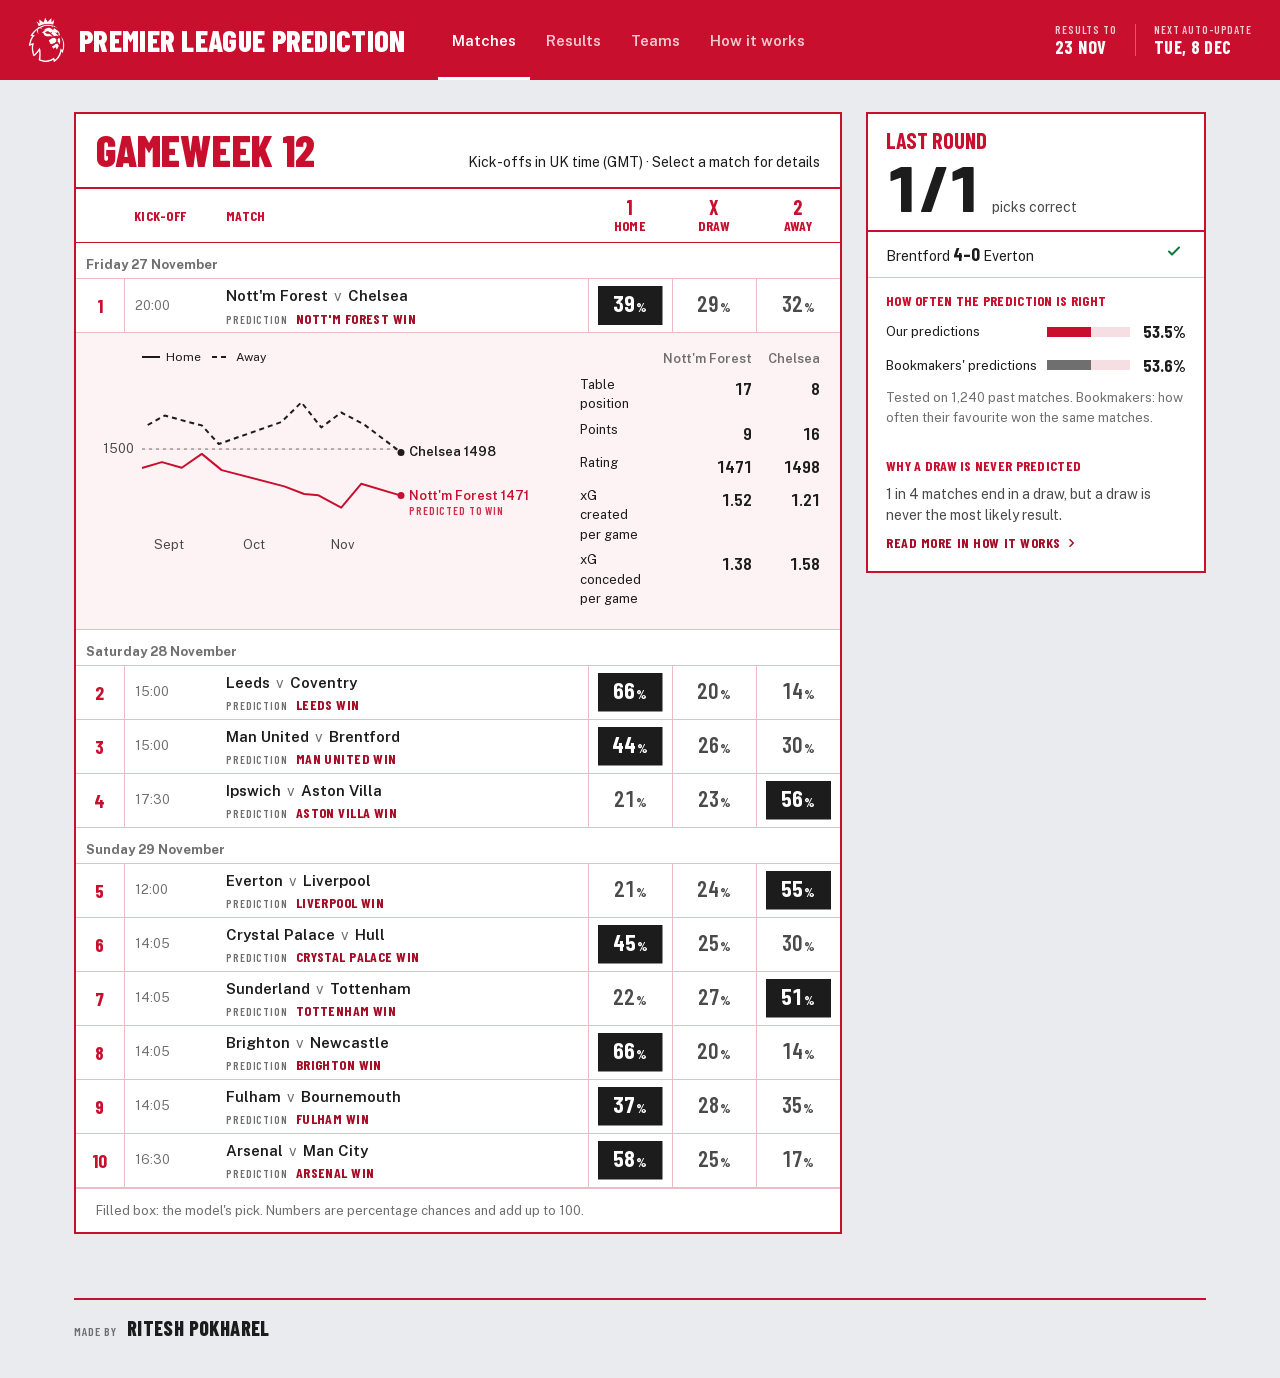
==== commit 6cd1c93d: "Weekly update: predictions and track record" ====
--- a/site/index.html
+++ b/site/index.html
@@ -147,7 +147,7 @@
 <footer id="footer"><div class="footer-inner"><span class="made">Made by</span><span class="who">Ritesh Pokharel</span></div></footer>
 <div id="tip" role="tooltip"></div>
 
-<script>const DATA = {"updated":"2026-11-23","fixtures":[{"kickoff":"2026-11-27T20:00:00+00:00","round":12,"home":"Nott'm Forest","away":"Chelsea","pH":0.4148,"pD":0.2631,"pA":0.3221,"odds":false},{"kickoff":"2026-11-28T15:00:00+00:00","round":12,"home":"Leeds","away":"Coventry","pH":0.5788,"pD":0.2425,"pA":0.1787,"odds":false},{"kickoff":"2026-11-28T15:00:00+00:00","round":12,"home":"Man United","away":"Brentford","pH":0.3764,"pD":0.2496,"pA":0.374,"odds":false},{"kickoff":"2026-11-28T17:30:00+00:00","round":12,"home":"Ipswich","away":"Aston Villa","pH":0.1759,"pD":0.2284,"pA":0.5956,"odds":false},{"kickoff":"2026-11-29T12:00:00+00:00","round":12,"home":"Everton","away":"Liverpool","pH":0.2709,"pD":0.2552,"pA":0.4739,"odds":false},{"kickoff":"2026-11-29T14:05:00+00:00","round":12,"home":"Crystal Palace","away":"Hull","pH":0.2862,"pD":0.2533,"pA":0.4605,"odds":false},{"kickoff":"2026-11-29T14:05:00+00:00","round":12,"home":"Sunderland","away":"Tottenham","pH":0.3611,"pD":0.2749,"pA":0.364,"odds":false},{"kickoff":"2026-11-29T14:05:00+00:00","round":12,"home":"Brighton","away":"Newcastle","pH":0.6112,"pD":0.2204,"pA":0.1684,"odds":false},{"kickoff":"2026-11-29T14:05:00+00:00","round":12,"home":"Fulham","away":"Bournemouth","pH":0.3595,"pD":0.2639,"pA":0.3766,"odds":false},{"kickoff":"2026-11-29T16:30:00+00:00","round":12,"home":"Arsenal","away":"Man City","pH":0.5909,"pD":0.2353,"pA":0.1737,"odds":false}],"record":[{"date":"2026-11-21","gw":11,"home":"Man City","away":"Fulham","hg":1,"ag":1,"pH":0.72,"pD":0.17,"pA":0.11,"result":"Draw","pick":"Home","correct":false},{"date":"2026-11-21","gw":11,"home":"Aston Villa","away":"Sunderland","hg":0,"ag":0,"pH":0.51,"pD":0.26,"pA":0.24,"result":"Draw","pick":"Home","correct":false},{"date":"2026-11-21","gw":11,"home":"Bournemouth","away":"Nott'm Forest","hg":2,"ag":0,"pH":0.52,"pD":0.27,"pA":0.22,"result":"Home","pick":"Home","correct":true},{"date":"2026-11-21","gw":11,"home":"Chelsea","away":"Leeds","hg":1,"ag":4,"pH":0.48,"pD":0.26,"pA":0.25,"result":"Away","pick":"Home","correct":false},{"date":"2026-11-21","gw":11,"home":"Coventry","away":"Crystal Palace","hg":3,"ag":2,"pH":0.38,"pD":0.28,"pA":0.34,"result":"Home","pick":"Home","correct":true},{"date":"2026-11-21","gw":11,"home":"Tottenham","away":"Ipswich","hg":2,"ag":0,"pH":0.66,"pD":0.2,"pA":0.14,"result":"Home","pick":"Home","correct":true},{"date":"2026-11-21","gw":11,"home":"Newcastle","away":"Arsenal","hg":2,"ag":2,"pH":0.14,"pD":0.19,"pA":0.66,"result":"Draw","pick":"Away","correct":false},{"date":"2026-11-22","gw":11,"home":"Hull","away":"Brighton","hg":2,"ag":0,"pH":0.15,"pD":0.2,"pA":0.65,"result":"Home","pick":"Away","correct":false},{"date":"2026-11-22","gw":11,"home":"Liverpool","away":"Man United","hg":4,"ag":0,"pH":0.59,"pD":0.23,"pA":0.18,"result":"Home","pick":"Home","correct":true},{"date":"2026-11-23","gw":11,"home":"Brentford","away":"Everton","hg":4,"ag":0,"pH":0.43,"pD":0.28,"pA":0.29,"result":"Home","pick":"Home","correct":true}],"table":[{"Team":"Arsenal","Pos":1,"P":11,"W":9,"D":1,"L":1,"GF":17,"GA":7,"GD":10,"Pts":28,"Elo":1668,"xgf":1.68,"xga":0.87,"Form":"WWWWD","Last5":"A Nott'm Forest 1-0|H Everton 2-0|A Liverpool 1-0|H Hull 1-0|A Newcastle 2-2"},{"Team":"Brighton","Pos":2,"P":11,"W":7,"D":1,"L":3,"GF":26,"GA":9,"GD":17,"Pts":22,"Elo":1563,"xgf":1.88,"xga":1.29,"Form":"WLWWL","Last5":"H Crystal Palace 5-0|A Liverpool 0-2|A Man City 1-0|H Brentford 2-0|A Hull 0-2"},{"Team":"Man City","Pos":3,"P":11,"W":7,"D":1,"L":3,"GF":22,"GA":14,"GD":8,"Pts":22,"Elo":1631,"xgf":2.02,"xga":1.25,"Form":"WLLLD","Last5":"H Ipswich 3-2|A Aston Villa 1-2|H Brighton 0-1|A Nott'm Forest 1-3|H Fulham 1-1"},{"Team":"Liverpool","Pos":4,"P":11,"W":6,"D":3,"L":2,"GF":18,"GA":10,"GD":8,"Pts":21,"Elo":1584,"xgf":1.65,"xga":1.4,"Form":"WWLWW","Last5":"A Brentford 2-1|H Brighton 2-0|H Arsenal 0-1|A Crystal Palace 3-1|H Man United 4-0"},{"Team":"Bournemouth","Pos":5,"P":11,"W":5,"D":3,"L":3,"GF":18,"GA":14,"GD":4,"Pts":18,"Elo":1545,"xgf":1.84,"xga":1.34,"Form":"WWWWW","Last5":"H Sunderland 2-0|A Man United 3-0|H Leeds 2-0|A Ipswich 2-1|H Nott'm Forest 2-0"},{"Team":"Brentford","Pos":6,"P":11,"W":4,"D":5,"L":2,"GF":20,"GA":11,"GD":9,"Pts":17,"Elo":1530,"xgf":1.6,"xga":1.47,"Form":"LDWLW","Last5":"H Liverpool 1-2|A Hull 1-1|H Nott'm Forest 2-0|A Brighton 0-2|H Everton 4-0"},{"Team":"Leeds","Pos":7,"P":11,"W":4,"D":5,"L":2,"GF":14,"GA":9,"GD":5,"Pts":17,"Elo":1502,"xgf":1.44,"xga":1.26,"Form":"DDLWW","Last5":"H Man United 1-1|A Sunderland 0-0|A Bournemouth 0-2|H Tottenham 1-0|A Chelsea 4-1"},{"Team":"Chelsea","Pos":8,"P":11,"W":5,"D":1,"L":5,"GF":20,"GA":20,"GD":0,"Pts":16,"Elo":1498,"xgf":1.21,"xga":1.58,"Form":"WLWLL","Last5":"A Everton 2-0|H Tottenham 0-2|H Man United 2-0|A Sunderland 0-1|H Leeds 1-4"},{"Team":"Everton","Pos":9,"P":11,"W":4,"D":4,"L":3,"GF":12,"GA":14,"GD":-2,"Pts":16,"Elo":1480,"xgf":1.3,"xga":1.58,"Form":"LLWWL","Last5":"H Chelsea 0-2|A Arsenal 0-2|A Newcastle 1-0|H Coventry 3-1|A Brentford 0-4"},{"Team":"Tottenham","Pos":10,"P":11,"W":4,"D":3,"L":4,"GF":12,"GA":11,"GD":1,"Pts":15,"Elo":1462,"xgf":1.27,"xga":1.06,"Form":"WWWLW","Last5":"H Coventry 3-1|A Chelsea 2-0|H Crystal Palace 2-0|A Leeds 0-1|H Ipswich 2-0"},{"Team":"Hull","Pos":11,"P":11,"W":3,"D":5,"L":3,"GF":13,"GA":11,"GD":2,"Pts":14,"Elo":1477,"xgf":1.03,"xga":1.53,"Form":"LDDLW","Last5":"A Fulham 0-1|H Brentford 1-1|H Ipswich 2-2|A Arsenal 0-1|H Brighton 2-0"},{"Team":"Aston Villa","Pos":12,"P":11,"W":3,"D":5,"L":3,"GF":14,"GA":17,"GD":-3,"Pts":14,"Elo":1521,"xgf":1.41,"xga":1.53,"Form":"WWDDD","Last5":"A Newcastle 1-0|H Man City 2-1|H Fulham 1-1|A Man United 4-4|H Sunderland 0-0"},{"Team":"Newcastle","Pos":13,"P":11,"W":3,"D":4,"L":4,"GF":15,"GA":18,"GD":-3,"Pts":13,"Elo":1490,"xgf":1.32,"xga":1.69,"Form":"LWLDD","Last5":"H Aston Villa 0-1|A Crystal Palace 2-0|H Everton 0-1|A Fulham 1-1|H Arsenal 2-2"},{"Team":"Coventry","Pos":14,"P":11,"W":4,"D":0,"L":7,"GF":13,"GA":21,"GD":-8,"Pts":12,"Elo":1411,"xgf":1.06,"xga":1.54,"Form":"LLWLW","Last5":"A Tottenham 1-3|H Fulham 0-1|H Sunderland 3-1|A Everton 1-3|H Crystal Palace 3-2"},{"Team":"Fulham","Pos":15,"P":11,"W":2,"D":5,"L":4,"GF":11,"GA":13,"GD":-2,"Pts":11,"Elo":1481,"xgf":1.39,"xga":1.38,"Form":"WWDDD","Last5":"H Hull 1-0|A Coventry 1-0|A Aston Villa 1-1|H Newcastle 1-1|A Man City 1-1"},{"Team":"Ipswich","Pos":16,"P":11,"W":3,"D":2,"L":6,"GF":15,"GA":22,"GD":-7,"Pts":11,"Elo":1376,"xgf":1.06,"xga":1.93,"Form":"LDDLL","Last5":"A Man City 2-3|H Nott'm Forest 1-1|A Hull 2-2|H Bournemouth 1-2|A Tottenham 0-2"},{"Team":"Nott'm Forest","Pos":17,"P":11,"W":2,"D":3,"L":6,"GF":9,"GA":15,"GD":-6,"Pts":9,"Elo":1471,"xgf":1.52,"xga":1.38,"Form":"LDLWL","Last5":"H Arsenal 0-1|A Ipswich 1-1|A Brentford 0-2|H Man City 3-1|A Bournemouth 0-2"},{"Team":"Sunderland","Pos":18,"P":11,"W":2,"D":3,"L":6,"GF":8,"GA":17,"GD":-9,"Pts":9,"Elo":1446,"xgf":1.38,"xga":1.47,"Form":"LDLWD","Last5":"A Bournemouth 0-2|H Leeds 0-0|A Coventry 1-3|H Chelsea 1-0|A Aston Villa 0-0"},{"Team":"Man United","Pos":19,"P":11,"W":1,"D":5,"L":5,"GF":14,"GA":23,"GD":-9,"Pts":8,"Elo":1498,"xgf":1.68,"xga":1.77,"Form":"DLLDL","Last5":"A Leeds 1-1|H Bournemouth 0-3|A Chelsea 0-2|H Aston Villa 4-4|A Liverpool 0-4"},{"Team":"Crystal Palace","Pos":20,"P":11,"W":2,"D":1,"L":8,"GF":12,"GA":27,"GD":-15,"Pts":7,"Elo":1418,"xgf":1.43,"xga":1.87,"Form":"LLLLL","Last5":"A Brighton 0-5|H Newcastle 0-2|A Tottenham 0-2|H Liverpool 1-3|A Coventry 2-3"}],"ratings":{"Arsenal":[["2025-08-17",2526,1633.6],["2025-08-23",2526,1639.9],["2025-08-31",2526,1634.4],["2025-09-13",2526,1641.0],["2025-09-21",2526,1638.7],["2025-09-28",2526,1645.0],["2025-10-04",2526,1648.7],["2025-10-18",2526,1653.3],["2025-10-26",2526,1657.0],["2025-11-01",2526,1662.5],["2025-11-08",2526,1659.2],["2025-11-23",2526,1665.2],["2025-11-30",2526,1664.5],["2025-12-03",2526,1669.4],["2025-12-06",2526,1661.6],["2025-12-13",2526,1663.1],["2025-12-20",2526,1667.8],["2025-12-27",2526,1671.0],["2025-12-30",2526,1679.6],["2026-01-03",2526,1683.9],["2026-01-08",2526,1680.2],["2026-01-17",2526,1675.8],["2026-01-25",2526,1664.8],["2026-01-31",2526,1674.1],["2026-02-07",2526,1679.5],["2026-02-12",2526,1676.9],["2026-02-18",2526,1670.5],["2026-02-22",2526,1678.7],["2026-03-01",2526,1682.5],["2026-03-04",2526,1687.4],["2026-03-14",2526,1691.6],["2026-04-11",2526,1680.5],["2026-04-19",2526,1674.5],["2026-04-25",2526,1677.4],["2026-05-02",2526,1682.9],["2026-05-10",2526,1686.5],["2026-05-18",2526,1687.7],["2026-05-24",2526,1691.8],["2026-08-21",2627,1651.3],["2026-08-31",2627,1656.8],["2026-09-06",2627,1660.2],["2026-09-12",2627,1667.4],["2026-09-19",2627,1650.4],["2026-10-10",2627,1653.5],["2026-10-18",2627,1658.2],["2026-10-24",2627,1662.6],["2026-11-01",2627,1668.9],["2026-11-07",2627,1671.5],["2026-11-21",2627,1668.0]],"Aston Villa":[["2025-08-16",2526,1538.1],["2025-08-23",2526,1531.5],["2025-08-31",2526,1514.8],["2025-09-13",2526,1516.0],["2025-09-21",2526,1516.4],["2025-09-28",2526,1524.6],["2025-10-05",2526,1528.0],["2025-10-19",2526,1535.6],["2025-10-26",2526,1543.3],["2025-11-01",2526,1536.7],["2025-11-09",2526,1549.6],["2025-11-23",2526,1554.8],["2025-11-30",2526,1557.5],["2025-12-03",2526,1565.3],["2025-12-06",2526,1573.1],["2025-12-14",2526,1578.4],["2025-12-21",2526,1582.7],["2025-12-27",2526,1590.6],["2025-12-30",2526,1582.0],["2026-01-03",2526,1587.6],["2026-01-07",2526,1586.9],["2026-01-18",2526,1576.8],["2026-01-25",2526,1588.8],["2026-02-01",2526,1579.2],["2026-02-07",2526,1578.8],["2026-02-11",2526,1583.2],["2026-02-21",2526,1578.2],["2026-02-27",2526,1562.5],["2026-03-04",2526,1546.6],["2026-03-15",2526,1537.1],["2026-03-22",2526,1543.3],["2026-04-12",2526,1542.9],["2026-04-19",2526,1547.5],["2026-04-25",2526,1540.5],["2026-05-03",2526,1530.4],["2026-05-10",2526,1526.6],["2026-05-15",2526,1538.0],["2026-05-24",2526,1548.6],["2026-08-23",2627,1517.8],["2026-08-31",2627,1512.3],["2026-09-05",2627,1513.2],["2026-09-12",2627,1504.6],["2026-09-19",2627,1511.2],["2026-10-10",2627,1509.8],["2026-10-17",2627,1517.6],["2026-10-24",2627,1526.3],["2026-10-31",2627,1523.2],["2026-11-08",2627,1524.5],["2026-11-21",2627,1520.6]],"Bournemouth":[["2025-08-15",2526,1499.9],["2025-08-23",2526,1504.4],["2025-08-30",2526,1512.1],["2025-09-13",2526,1517.9],["2025-09-21",2526,1517.0],["2025-09-27",2526,1516.2],["2025-10-03",2526,1524.2],["2025-10-18",2526,1526.3],["2025-10-26",2526,1533.4],["2025-11-02",2526,1527.1],["2025-11-09",2526,1514.1],["2025-11-22",2526,1510.1],["2025-11-29",2526,1503.7],["2025-12-02",2526,1495.1],["2025-12-06",2526,1495.4],["2025-12-15",2526,1497.3],["2025-12-20",2526,1492.3],["2025-12-27",2526,1481.0],["2025-12-30",2526,1485.0],["2026-01-03",2526,1480.6],["2026-01-07",2526,1486.5],["2026-01-19",2526,1489.2],["2026-01-24",2526,1497.2],["2026-01-31",2526,1505.9],["2026-02-07",2526,1506.3],["2026-02-10",2526,1514.3],["2026-02-21",2526,1513.4],["2026-02-28",2526,1510.3],["2026-03-03",2526,1508.9],["2026-03-14",2526,1506.3],["2026-03-20",2526,1505.7],["2026-04-11",2526,1516.8],["2026-04-18",2526,1524.9],["2026-04-22",2526,1521.7],["2026-05-03",2526,1532.0],["2026-05-09",2526,1539.2],["2026-05-19",2526,1541.6],["2026-05-24",2526,1542.3],["2026-08-23",2627,1523.3],["2026-08-29",2627,1520.6],["2026-09-05",2627,1522.1],["2026-09-12",2627,1520.1],["2026-09-20",2627,1512.7],["2026-10-10",2627,1498.9],["2026-10-18",2627,1506.7],["2026-10-25",2627,1524.1],["2026-10-31",2627,1532.1],["2026-11-08",2627,1537.4],["2026-11-21",2627,1544.7]],"Brentford":[["2025-08-17",2526,1494.4],["2025-08-23",2526,1501.0],["2025-08-30",2526,1494.4],["2025-09-13",2526,1494.9],["2025-09-20",2526,1485.3],["2025-09-27",2526,1493.8],["2025-10-05",2526,1488.3],["2025-10-20",2526,1499.1],["2025-10-25",2526,1507.5],["2025-11-01",2526,1499.3],["2025-11-09",2526,1509.5],["2025-11-22",2526,1504.0],["2025-11-29",2526,1509.8],["2025-12-03",2526,1504.8],["2025-12-06",2526,1495.1],["2025-12-14",2526,1491.2],["2025-12-20",2526,1499.7],["2025-12-27",2526,1510.9],["2026-01-01",2526,1508.5],["2026-01-04",2526,1521.0],["2026-01-07",2526,1531.5],["2026-01-17",2526,1523.2],["2026-01-25",2526,1508.5],["2026-02-01",2526,1518.1],["2026-02-07",2526,1526.4],["2026-02-12",2526,1529.0],["2026-02-21",2526,1515.2],["2026-02-28",2526,1520.4],["2026-03-03",2526,1521.9],["2026-03-16",2526,1516.7],["2026-03-21",2526,1516.5],["2026-04-11",2526,1514.5],["2026-04-18",2526,1512.0],["2026-04-27",2526,1506.9],["2026-05-02",2526,1516.2],["2026-05-09",2526,1510.0],["2026-05-17",2526,1507.3],["2026-05-24",2526,1511.1],["2026-08-22",2627,1511.7],["2026-08-30",2627,1512.5],["2026-09-05",2627,1509.7],["2026-09-12",2627,1511.7],["2026-09-18",2627,1523.3],["2026-10-10",2627,1524.7],["2026-10-17",2627,1517.2],["2026-10-25",2627,1517.6],["2026-10-31",2627,1525.3],["2026-11-08",2627,1517.4],["2026-11-23",2627,1529.7]],"Brighton":[["2025-08-16",2526,1512.4],["2025-08-24",2526,1502.3],["2025-08-31",2526,1510.4],["2025-09-13",2526,1504.7],["2025-09-20",2526,1502.7],["2025-09-27",2526,1517.3],["2025-10-05",2526,1515.9],["2025-10-18",2526,1522.3],["2025-10-25",2526,1511.8],["2025-11-01",2526,1519.9],["2025-11-09",2526,1522.3],["2025-11-22",2526,1527.8],["2025-11-30",2526,1539.1],["2025-12-03",2526,1531.3],["2025-12-07",2526,1526.9],["2025-12-13",2526,1519.9],["2025-12-20",2526,1517.4],["2025-12-27",2526,1514.2],["2025-12-30",2526,1513.0],["2026-01-03",2526,1518.1],["2026-01-07",2526,1523.4],["2026-01-19",2526,1520.7],["2026-01-24",2526,1514.4],["2026-01-31",2526,1511.9],["2026-02-08",2526,1503.3],["2026-02-11",2526,1499.0],["2026-02-21",2526,1512.7],["2026-03-01",2526,1517.4],["2026-03-04",2526,1512.5],["2026-03-14",2526,1519.8],["2026-03-21",2526,1527.1],["2026-04-11",2526,1534.7],["2026-04-18",2526,1533.1],["2026-04-21",2526,1544.9],["2026-05-02",2526,1534.5],["2026-05-09",2526,1540.2],["2026-05-17",2526,1533.3],["2026-05-24",2526,1518.1],["2026-08-23",2627,1522.3],["2026-08-30",2627,1516.4],["2026-09-05",2627,1513.7],["2026-09-13",2627,1529.2],["2026-09-19",2627,1546.1],["2026-10-10",2627,1556.4],["2026-10-18",2627,1566.9],["2026-10-25",2627,1557.7],["2026-10-31",2627,1567.6],["2026-11-08",2627,1575.5],["2026-11-22",2627,1562.9]],"Burnley":[["2025-08-16",2526,1389.5],["2025-08-23",2526,1401.1],["2025-08-30",2526,1396.5],["2025-09-14",2526,1393.2],["2025-09-20",2526,1394.1],["2025-09-27",2526,1388.9],["2025-10-05",2526,1385.6],["2025-10-18",2526,1395.8],["2025-10-26",2526,1404.0],["2025-11-01",2526,1398.6],["2025-11-08",2526,1393.2],["2025-11-22",2526,1385.8],["2025-11-29",2526,1380.0],["2025-12-03",2526,1375.0],["2025-12-06",2526,1372.1],["2025-12-13",2526,1365.8],["2025-12-20",2526,1370.9],["2025-12-27",2526,1372.4],["2025-12-30",2526,1364.5],["2026-01-03",2526,1359.4],["2026-01-07",2526,1361.6],["2026-01-17",2526,1368.7],["2026-01-24",2526,1369.9],["2026-02-02",2526,1362.3],["2026-02-07",2526,1351.0],["2026-02-11",2526,1361.6],["2026-02-21",2526,1368.2],["2026-02-28",2526,1363.0],["2026-03-03",2526,1357.5],["2026-03-14",2526,1360.0],["2026-03-21",2526,1354.4],["2026-04-11",2526,1346.9],["2026-04-19",2526,1339.7],["2026-04-22",2526,1337.3],["2026-05-01",2526,1331.9],["2026-05-10",2526,1335.7],["2026-05-18",2526,1334.5],["2026-05-24",2526,1333.5]],"Chelsea":[["2025-08-17",2526,1551.3],["2025-08-22",2526,1564.8],["2025-08-30",2526,1571.5],["2025-09-13",2526,1571.0],["2025-09-20",2526,1563.0],["2025-09-27",2526,1548.4],["2025-10-04",2526,1556.3],["2025-10-18",2526,1569.0],["2025-10-25",2526,1559.2],["2025-11-01",2526,1566.3],["2025-11-08",2526,1571.8],["2025-11-22",2526,1579.2],["2025-11-30",2526,1579.9],["2025-12-03",2526,1565.1],["2025-12-06",2526,1564.8],["2025-12-13",2526,1572.0],["2025-12-20",2526,1572.8],["2025-12-27",2526,1564.9],["2025-12-30",2526,1560.9],["2026-01-04",2526,1565.5],["2026-01-07",2526,1558.2],["2026-01-17",2526,1566.5],["2026-01-25",2526,1577.2],["2026-01-31",2526,1580.2],["2026-02-07",2526,1586.4],["2026-02-10",2526,1581.2],["2026-02-21",2526,1574.5],["2026-03-01",2526,1570.7],["2026-03-04",2526,1586.6],["2026-03-14",2526,1577.2],["2026-03-21",2526,1562.4],["2026-04-12",2526,1549.8],["2026-04-18",2526,1541.4],["2026-04-21",2526,1529.6],["2026-05-04",2526,1515.8],["2026-05-09",2526,1519.8],["2026-05-19",2526,1524.0],["2026-05-24",2526,1517.2],["2026-08-24",2627,1514.9],["2026-08-30",2627,1520.8],["2026-09-06",2627,1517.4],["2026-09-12",2627,1514.7],["2026-09-18",2627,1503.1],["2026-10-10",2627,1516.8],["2026-10-17",2627,1529.0],["2026-10-24",2627,1513.4],["2026-10-31",2627,1522.7],["2026-11-08",2627,1515.3],["2026-11-21",2627,1497.9]],"Coventry":[["2026-08-21",2627,1415.5],["2026-08-29",2627,1408.6],["2026-09-05",2627,1406.5],["2026-09-13",2627,1391.0],["2026-09-19",2627,1401.0],["2026-10-12",2627,1416.6],["2026-10-19",2627,1407.8],["2026-10-24",2627,1400.8],["2026-10-31",2627,1411.3],["2026-11-06",2627,1404.4],["2026-11-21",2627,1410.5]],"Crystal Palace":[["2025-08-17",2526,1522.5],["2025-08-24",2526,1520.5],["2025-08-31",2526,1537.1],["2025-09-13",2526,1533.5],["2025-09-20",2526,1539.5],["2025-09-27",2526,1547.7],["2025-10-05",2526,1540.8],["2025-10-18",2526,1538.6],["2025-10-26",2526,1534.9],["2025-11-01",2526,1543.2],["2025-11-09",2526,1540.9],["2025-11-22",2526,1548.7],["2025-11-30",2526,1539.4],["2025-12-03",2526,1544.4],["2025-12-07",2526,1551.1],["2025-12-14",2526,1538.9],["2025-12-20",2526,1522.5],["2025-12-28",2526,1513.6],["2026-01-01",2526,1511.1],["2026-01-04",2526,1502.8],["2026-01-07",2526,1503.5],["2026-01-17",2526,1497.4],["2026-01-25",2526,1486.7],["2026-02-01",2526,1488.1],["2026-02-08",2526,1496.6],["2026-02-11",2526,1486.0],["2026-02-22",2526,1489.6],["2026-03-01",2526,1484.7],["2026-03-05",2526,1496.4],["2026-03-15",2526,1493.3],["2026-04-12",2526,1499.6],["2026-04-20",2526,1496.2],["2026-04-25",2526,1490.2],["2026-05-03",2526,1479.9],["2026-05-10",2526,1478.7],["2026-05-13",2526,1473.6],["2026-05-17",2526,1476.4],["2026-05-24",2526,1472.3],["2026-08-22",2627,1462.3],["2026-08-28",2627,1452.7],["2026-09-05",2627,1461.2],["2026-09-12",2627,1451.5],["2026-09-20",2627,1454.3],["2026-10-11",2627,1464.5],["2026-10-18",2627,1453.9],["2026-10-25",2627,1441.9],["2026-10-31",2627,1433.1],["2026-11-08",2627,1424.3],["2026-11-21",2627,1418.2]],"Everton":[["2025-08-18",2526,1480.3],["2025-08-24",2526,1490.4],["2025-08-30",2526,1497.3],["2025-09-13",2526,1496.1],["2025-09-20",2526,1493.1],["2025-09-29",2526,1489.5],["2025-10-05",2526,1496.4],["2025-10-18",2526,1491.0],["2025-10-26",2526,1474.7],["2025-11-03",2526,1476.7],["2025-11-08",2526,1485.6],["2025-11-24",2526,1493.9],["2025-11-29",2526,1479.1],["2025-12-02",2526,1487.7],["2025-12-06",2526,1498.7],["2025-12-13",2526,1491.5],["2025-12-20",2526,1486.7],["2025-12-27",2526,1485.1],["2025-12-30",2526,1497.4],["2026-01-04",2526,1484.9],["2026-01-07",2526,1480.0],["2026-01-18",2526,1490.0],["2026-01-26",2526,1487.1],["2026-01-31",2526,1489.5],["2026-02-07",2526,1497.7],["2026-02-10",2526,1489.7],["2026-02-23",2526,1482.4],["2026-02-28",2526,1491.3],["2026-03-03",2526,1496.8],["2026-03-14",2526,1492.6],["2026-03-21",2526,1507.5],["2026-04-11",2526,1509.4],["2026-04-19",2526,1503.0],["2026-04-25",2526,1496.1],["2026-05-04",2526,1499.4],["2026-05-10",2526,1500.6],["2026-05-17",2526,1486.3],["2026-05-24",2526,1479.5],["2026-08-22",2627,1486.0],["2026-08-29",2627,1488.7],["2026-09-06",2627,1488.7],["2026-09-12",2627,1488.7],["2026-09-19",2627,1492.5],["2026-10-11",2627,1493.8],["2026-10-17",2627,1481.7],["2026-10-24",2627,1477.2],["2026-11-02",2627,1485.6],["2026-11-06",2627,1492.6],["2026-11-23",2627,1480.3]],"Fulham":[["2025-08-16",2526,1482.5],["2025-08-24",2526,1480.1],["2025-08-30",2526,1473.5],["2025-09-13",2526,1478.2],["2025-09-20",2526,1487.8],["2025-09-28",2526,1479.6],["2025-10-03",2526,1471.6],["2025-10-18",2526,1466.9],["2025-10-25",2526,1462.6],["2025-11-01",2526,1471.5],["2025-11-08",2526,1462.6],["2025-11-22",2526,1468.8],["2025-11-29",2526,1477.3],["2025-12-02",2526,1472.4],["2025-12-07",2526,1465.7],["2025-12-13",2526,1472.0],["2025-12-22",2526,1477.8],["2025-12-27",2526,1484.7],["2026-01-01",2526,1487.2],["2026-01-04",2526,1489.0],["2026-01-07",2526,1496.2],["2026-01-17",2526,1489.3],["2026-01-24",2526,1495.7],["2026-02-01",2526,1490.4],["2026-02-07",2526,1482.3],["2026-02-11",2526,1476.5],["2026-02-22",2526,1489.3],["2026-03-01",2526,1494.3],["2026-03-04",2526,1484.8],["2026-03-15",2526,1485.6],["2026-03-21",2526,1491.3],["2026-04-11",2526,1485.0],["2026-04-18",2526,1487.5],["2026-04-25",2526,1494.4],["2026-05-02",2526,1489.0],["2026-05-09",2526,1481.7],["2026-05-17",2526,1479.8],["2026-05-24",2526,1490.2],["2026-08-24",2627,1477.9],["2026-08-30",2627,1471.9],["2026-09-05",2627,1463.5],["2026-09-12",2627,1467.8],["2026-09-20",2627,1468.2],["2026-10-10",2627,1460.6],["2026-10-17",2627,1466.7],["2026-10-24",2627,1473.7],["2026-10-31",2627,1476.8],["2026-11-07",2627,1475.3],["2026-11-21",2627,1480.9]],"Hull":[["2026-08-22",2627,1475.2],["2026-08-29",2627,1482.1],["2026-09-05",2627,1481.2],["2026-09-12",2627,1483.9],["2026-09-19",2627,1478.5],["2026-10-11",2627,1477.2],["2026-10-17",2627,1471.1],["2026-10-25",2627,1470.7],["2026-10-31",2627,1466.7],["2026-11-07",2627,1464.2],["2026-11-22",2627,1476.8]],"Ipswich":[["2026-08-22",2627,1385.1],["2026-08-30",2627,1378.9],["2026-09-04",2627,1371.5],["2026-09-12",2627,1381.3],["2026-09-19",2627,1377.4],["2026-10-10",2627,1385.0],["2026-10-17",2627,1383.3],["2026-10-23",2627,1384.1],["2026-10-31",2627,1388.1],["2026-11-08",2627,1382.8],["2026-11-21",2627,1375.8]],"Leeds":[["2025-08-18",2526,1423.8],["2025-08-23",2526,1417.5],["2025-08-30",2526,1419.5],["2025-09-13",2526,1414.8],["2025-09-20",2526,1427.7],["2025-09-27",2526,1428.5],["2025-10-04",2526,1421.6],["2025-10-18",2526,1411.4],["2025-10-24",2526,1417.1],["2025-11-01",2526,1409.1],["2025-11-09",2526,1401.2],["2025-11-23",2526,1395.9],["2025-11-29",2526,1393.9],["2025-12-03",2526,1408.7],["2025-12-06",2526,1412.4],["2025-12-14",2526,1416.3],["2025-12-20",2526,1432.6],["2025-12-28",2526,1436.0],["2026-01-01",2526,1441.9],["2026-01-04",2526,1441.8],["2026-01-07",2526,1437.9],["2026-01-17",2526,1444.8],["2026-01-26",2526,1447.7],["2026-01-31",2526,1438.5],["2026-02-06",2526,1448.6],["2026-02-10",2526,1453.8],["2026-02-21",2526,1458.7],["2026-02-28",2526,1454.5],["2026-03-03",2526,1446.6],["2026-03-15",2526,1449.7],["2026-03-21",2526,1449.9],["2026-04-13",2526,1459.7],["2026-04-18",2526,1468.2],["2026-04-22",2526,1471.4],["2026-05-01",2526,1476.9],["2026-05-11",2526,1477.5],["2026-05-17",2526,1484.5],["2026-05-24",2526,1470.8],["2026-08-22",2627,1478.7],["2026-08-30",2627,1477.9],["2026-09-05",2627,1480.6],["2026-09-14",2627,1493.4],["2026-09-20",2627,1490.5],["2026-10-10",2627,1487.5],["2026-10-18",2627,1487.1],["2026-10-25",2627,1487.7],["2026-10-31",2627,1479.7],["2026-11-07",2627,1485.0],["2026-11-21",2627,1502.4]],"Liverpool":[["2025-08-15",2526,1645.5],["2025-08-25",2526,1651.8],["2025-08-31",2526,1657.3],["2025-09-14",2526,1660.7],["2025-09-20",2526,1663.6],["2025-09-27",2526,1655.4],["2025-10-04",2526,1647.6],["2025-10-19",2526,1636.5],["2025-10-25",2526,1628.0],["2025-11-01",2526,1634.7],["2025-11-09",2526,1623.3],["2025-11-22",2526,1601.5],["2025-11-30",2526,1609.0],["2025-12-03",2526,1604.1],["2025-12-06",2526,1600.4],["2025-12-13",2526,1607.4],["2025-12-20",2526,1613.1],["2025-12-27",2526,1614.8],["2026-01-01",2526,1608.9],["2026-01-04",2526,1607.1],["2026-01-08",2526,1610.9],["2026-01-17",2526,1603.8],["2026-01-24",2526,1595.7],["2026-01-31",2526,1605.0],["2026-02-08",2526,1597.7],["2026-02-11",2526,1603.5],["2026-02-22",2526,1608.8],["2026-02-28",2526,1614.2],["2026-03-03",2526,1604.0],["2026-03-15",2526,1598.2],["2026-03-21",2526,1590.9],["2026-04-11",2526,1597.1],["2026-04-19",2526,1603.5],["2026-04-25",2526,1609.6],["2026-05-03",2526,1602.7],["2026-05-09",2526,1598.7],["2026-05-15",2526,1587.3],["2026-05-24",2526,1583.5],["2026-08-23",2627,1560.3],["2026-08-29",2627,1556.6],["2026-09-04",2627,1564.0],["2026-09-12",2627,1559.7],["2026-09-20",2627,1567.0],["2026-10-11",2627,1554.3],["2026-10-17",2627,1561.9],["2026-10-25",2627,1571.1],["2026-11-01",2627,1564.8],["2026-11-08",2627,1573.6],["2026-11-22",2627,1584.1]],"Man City":[["2025-08-16",2526,1638.6],["2025-08-23",2526,1621.2],["2025-08-31",2526,1613.1],["2025-09-14",2526,1619.5],["2025-09-21",2526,1621.8],["2025-09-27",2526,1627.0],["2025-10-05",2526,1632.5],["2025-10-18",2526,1637.9],["2025-10-26",2526,1630.1],["2025-11-02",2526,1636.4],["2025-11-09",2526,1647.9],["2025-11-22",2526,1639.7],["2025-11-29",2526,1641.7],["2025-12-02",2526,1646.6],["2025-12-06",2526,1652.8],["2025-12-14",2526,1665.0],["2025-12-20",2526,1669.2],["2025-12-27",2526,1673.5],["2026-01-01",2526,1670.1],["2026-01-04",2526,1665.5],["2026-01-07",2526,1660.2],["2026-01-17",2526,1645.9],["2026-01-24",2526,1648.7],["2026-02-01",2526,1645.4],["2026-02-08",2526,1652.7],["2026-02-11",2526,1658.5],["2026-02-21",2526,1662.0],["2026-02-28",2526,1666.2],["2026-03-04",2526,1659.5],["2026-03-14",2526,1655.0],["2026-04-12",2526,1667.5],["2026-04-19",2526,1673.5],["2026-04-22",2526,1675.9],["2026-05-04",2526,1672.6],["2026-05-09",2526,1678.8],["2026-05-13",2526,1683.9],["2026-05-19",2526,1681.5],["2026-05-24",2526,1670.9],["2026-08-23",2627,1634.0],["2026-08-28",2627,1643.6],["2026-09-05",2627,1645.7],["2026-09-13",2627,1651.9],["2026-09-20",2627,1656.2],["2026-10-11",2627,1668.9],["2026-10-17",2627,1670.6],["2026-10-24",2627,1661.9],["2026-10-31",2627,1651.9],["2026-11-07",2627,1637.0],["2026-11-21",2627,1631.4]],"Man United":[["2025-08-17",2526,1458.0],["2025-08-24",2526,1460.4],["2025-08-30",2526,1465.0],["2025-09-14",2526,1458.6],["2025-09-20",2526,1466.6],["2025-09-27",2526,1458.0],["2025-10-04",2526,1467.7],["2025-10-19",2526,1478.8],["2025-10-25",2526,1489.3],["2025-11-01",2526,1489.8],["2025-11-08",2526,1491.8],["2025-11-24",2526,1483.6],["2025-11-30",2526,1492.9],["2025-12-04",2526,1489.3],["2025-12-08",2526,1500.5],["2025-12-15",2526,1498.6],["2025-12-21",2526,1494.4],["2025-12-26",2526,1501.0],["2025-12-30",2526,1495.3],["2026-01-04",2526,1495.5],["2026-01-07",2526,1493.4],["2026-01-17",2526,1507.6],["2026-01-25",2526,1518.6],["2026-02-01",2526,1523.9],["2026-02-07",2526,1531.5],["2026-02-10",2526,1530.1],["2026-02-23",2526,1537.4],["2026-03-01",2526,1542.2],["2026-03-04",2526,1535.9],["2026-03-15",2526,1545.4],["2026-03-20",2526,1546.0],["2026-04-13",2526,1536.1],["2026-04-18",2526,1544.5],["2026-04-27",2526,1549.6],["2026-05-03",2526,1556.6],["2026-05-09",2526,1555.3],["2026-05-17",2526,1560.2],["2026-05-24",2526,1575.4],["2026-08-22",2627,1541.8],["2026-08-30",2627,1548.0],["2026-09-06",2627,1548.0],["2026-09-13",2627,1541.8],["2026-09-20",2627,1541.4],["2026-10-10",2627,1536.7],["2026-10-18",2627,1537.0],["2026-10-25",2627,1519.6],["2026-10-31",2627,1510.3],["2026-11-08",2627,1508.9],["2026-11-22",2627,1498.4]],"Newcastle":[["2025-08-16",2526,1552.6],["2025-08-25",2526,1546.3],["2025-08-30",2526,1544.4],["2025-09-13",2526,1548.0],["2025-09-21",2526,1548.8],["2025-09-28",2526,1542.5],["2025-10-05",2526,1549.6],["2025-10-18",2526,1543.2],["2025-10-25",2526,1547.6],["2025-11-02",2526,1534.0],["2025-11-09",2526,1523.8],["2025-11-22",2526,1532.0],["2025-11-29",2526,1546.8],["2025-12-02",2526,1543.3],["2025-12-06",2526,1546.3],["2025-12-14",2526,1539.3],["2025-12-20",2526,1538.5],["2025-12-26",2526,1531.9],["2025-12-30",2526,1539.8],["2026-01-04",2526,1548.1],["2026-01-07",2526,1551.9],["2026-01-18",2526,1548.4],["2026-01-25",2526,1536.4],["2026-01-31",2526,1527.1],["2026-02-07",2526,1518.8],["2026-02-10",2526,1525.9],["2026-02-21",2526,1522.5],["2026-02-28",2526,1513.6],["2026-03-04",2526,1519.9],["2026-03-14",2526,1529.3],["2026-03-22",2526,1520.0],["2026-04-12",2526,1513.7],["2026-04-18",2526,1505.6],["2026-04-25",2526,1502.7],["2026-05-02",2526,1513.1],["2026-05-10",2526,1514.8],["2026-05-17",2526,1521.6],["2026-05-24",2526,1511.2],["2026-08-23",2627,1502.3],["2026-08-29",2627,1513.1],["2026-09-05",2627,1511.6],["2026-09-14",2627,1498.9],["2026-09-19",2627,1504.4],["2026-10-12",2627,1488.8],["2026-10-17",2627,1481.1],["2026-10-25",2627,1493.1],["2026-11-02",2627,1484.7],["2026-11-07",2627,1486.2],["2026-11-21",2627,1489.6]],"Nott'm Forest":[["2025-08-17",2526,1509.7],["2025-08-24",2526,1511.7],["2025-08-31",2526,1492.3],["2025-09-13",2526,1485.7],["2025-09-20",2526,1484.7],["2025-09-27",2526,1476.3],["2025-10-05",2526,1469.1],["2025-10-18",2526,1456.4],["2025-10-26",2526,1449.3],["2025-11-01",2526,1448.7],["2025-11-09",2526,1456.6],["2025-11-22",2526,1478.4],["2025-11-30",2526,1467.1],["2025-12-03",2526,1473.3],["2025-12-06",2526,1462.4],["2025-12-14",2526,1475.2],["2025-12-22",2526,1469.4],["2025-12-27",2526,1465.1],["2025-12-30",2526,1452.8],["2026-01-03",2526,1447.3],["2026-01-06",2526,1454.5],["2026-01-17",2526,1458.9],["2026-01-25",2526,1473.7],["2026-02-01",2526,1472.3],["2026-02-06",2526,1462.2],["2026-02-11",2526,1457.6],["2026-02-22",2526,1452.3],["2026-03-01",2526,1447.7],["2026-03-04",2526,1454.3],["2026-03-15",2526,1453.5],["2026-03-22",2526,1469.2],["2026-04-12",2526,1469.6],["2026-04-19",2526,1476.8],["2026-04-24",2526,1497.7],["2026-05-04",2526,1511.5],["2026-05-10",2526,1509.9],["2026-05-17",2526,1505.0],["2026-05-24",2526,1504.3],["2026-08-22",2627,1488.2],["2026-08-29",2627,1491.9],["2026-09-05",2627,1488.4],["2026-09-12",2627,1497.0],["2026-09-19",2627,1486.9],["2026-10-11",2627,1476.8],["2026-10-18",2627,1472.1],["2026-10-23",2627,1471.3],["2026-10-31",2627,1463.6],["2026-11-07",2627,1478.4],["2026-11-21",2627,1471.1]],"Sunderland":[["2025-08-16",2526,1469.6],["2025-08-23",2526,1458.0],["2025-08-30",2526,1464.6],["2025-09-13",2526,1468.3],["2025-09-21",2526,1467.9],["2025-09-27",2526,1476.3],["2025-10-04",2526,1466.7],["2025-10-18",2526,1474.1],["2025-10-25",2526,1483.9],["2025-11-03",2526,1482.0],["2025-11-08",2526,1485.3],["2025-11-22",2526,1479.1],["2025-11-29",2526,1485.5],["2025-12-03",2526,1490.3],["2025-12-06",2526,1484.1],["2025-12-14",2526,1491.1],["2025-12-20",2526,1493.6],["2025-12-28",2526,1490.2],["2026-01-01",2526,1493.6],["2026-01-04",2526,1495.2],["2026-01-07",2526,1484.7],["2026-01-17",2526,1490.8],["2026-01-24",2526,1478.9],["2026-02-02",2526,1486.5],["2026-02-07",2526,1481.1],["2026-02-11",2526,1475.3],["2026-02-22",2526,1462.5],["2026-02-28",2526,1465.6],["2026-03-03",2526,1473.5],["2026-03-14",2526,1466.1],["2026-03-22",2526,1475.4],["2026-04-12",2526,1480.2],["2026-04-19",2526,1475.6],["2026-04-24",2526,1454.7],["2026-05-02",2526,1453.7],["2026-05-09",2526,1455.0],["2026-05-17",2526,1469.2],["2026-05-24",2526,1476.0],["2026-08-22",2627,1466.6],["2026-08-30",2627,1472.5],["2026-09-05",2627,1475.3],["2026-09-12",2627,1468.1],["2026-09-20",2627,1463.8],["2026-10-10",2627,1453.5],["2026-10-18",2627,1445.8],["2026-10-25",2627,1445.2],["2026-10-31",2627,1434.7],["2026-11-08",2627,1442.2],["2026-11-21",2627,1446.1]],"Tottenham":[["2025-08-16",2526,1468.2],["2025-08-23",2526,1485.6],["2025-08-30",2526,1477.8],["2025-09-13",2526,1492.7],["2025-09-20",2526,1494.7],["2025-09-27",2526,1490.6],["2025-10-04",2526,1497.5],["2025-10-19",2526,1490.0],["2025-10-26",2526,1506.3],["2025-11-01",2526,1499.2],["2025-11-08",2526,1497.2],["2025-11-23",2526,1491.2],["2025-11-29",2526,1482.6],["2025-12-02",2526,1486.1],["2025-12-06",2526,1495.8],["2025-12-14",2526,1483.0],["2025-12-20",2526,1477.3],["2025-12-28",2526,1486.3],["2026-01-01",2526,1488.7],["2026-01-04",2526,1487.1],["2026-01-07",2526,1481.2],["2026-01-17",2526,1471.5],["2026-01-24",2526,1470.2],["2026-02-01",2526,1473.5],["2026-02-07",2526,1465.9],["2026-02-10",2526,1458.8],["2026-02-22",2526,1450.7],["2026-03-01",2526,1445.7],["2026-03-05",2526,1434.0],["2026-03-15",2526,1439.8],["2026-03-22",2526,1424.1],["2026-04-12",2526,1419.3],["2026-04-18",2526,1420.9],["2026-04-25",2526,1428.0],["2026-05-03",2526,1438.1],["2026-05-11",2526,1437.5],["2026-05-19",2526,1433.3],["2026-05-24",2526,1440.0],["2026-08-22",2627,1436.1],["2026-08-29",2627,1425.3],["2026-09-05",2627,1428.8],["2026-09-12",2627,1428.8],["2026-09-19",2627,1422.2],["2026-10-10",2627,1426.9],["2026-10-19",2627,1435.7],["2026-10-24",2627,1451.2],["2026-10-31",2627,1460.1],["2026-11-07",2627,1454.7],["2026-11-21",2627,1461.7]],"West Ham":[["2025-08-16",2526,1436.3],["2025-08-22",2526,1422.8],["2025-08-31",2526,1442.2],["2025-09-13",2526,1427.4],["2025-09-20",2526,1421.4],["2025-09-29",2526,1425.0],["2025-10-04",2526,1421.3],["2025-10-20",2526,1410.6],["2025-10-24",2526,1404.9],["2025-11-02",2526,1418.4],["2025-11-08",2526,1423.8],["2025-11-22",2526,1427.8],["2025-11-30",2526,1420.3],["2025-12-04",2526,1424.0],["2025-12-07",2526,1428.4],["2025-12-14",2526,1423.2],["2025-12-20",2526,1419.0],["2025-12-27",2526,1412.1],["2025-12-30",2526,1413.3],["2026-01-03",2526,1399.1],["2026-01-06",2526,1391.9],["2026-01-17",2526,1401.7],["2026-01-24",2526,1413.6],["2026-01-31",2526,1410.6],["2026-02-07",2526,1421.9],["2026-02-10",2526,1423.3],["2026-02-21",2526,1424.2],["2026-02-28",2526,1418.8],["2026-03-04",2526,1428.3],["2026-03-14",2526,1432.9],["2026-03-22",2526,1426.7],["2026-04-10",2526,1438.4],["2026-04-20",2526,1441.7],["2026-04-25",2526,1448.7],["2026-05-02",2526,1439.4],["2026-05-10",2526,1435.8],["2026-05-17",2526,1429.0],["2026-05-24",2526,1442.7]],"Wolves":[["2025-08-16",2526,1431.9],["2025-08-23",2526,1427.4],["2025-08-30",2526,1420.5],["2025-09-13",2526,1416.9],["2025-09-20",2526,1404.0],["2025-09-27",2526,1408.1],["2025-10-05",2526,1409.5],["2025-10-18",2526,1402.1],["2025-10-26",2526,1393.8],["2025-11-01",2526,1384.9],["2025-11-08",2526,1379.4],["2025-11-22",2526,1371.5],["2025-11-30",2526,1368.8],["2025-12-03",2526,1362.6],["2025-12-08",2526,1351.4],["2025-12-13",2526,1349.9],["2025-12-20",2526,1341.4],["2025-12-27",2526,1339.6],["2025-12-30",2526,1345.3],["2026-01-03",2526,1359.4],["2026-01-07",2526,1364.3],["2026-01-18",2526,1367.8],["2026-01-24",2526,1365.1],["2026-01-31",2526,1356.4],["2026-02-07",2526,1350.2],["2026-02-11",2526,1354.8],["2026-02-18",2526,1361.2],["2026-02-22",2526,1357.6],["2026-02-27",2526,1373.3],["2026-03-03",2526,1383.6],["2026-03-16",2526,1388.7],["2026-04-10",2526,1377.1],["2026-04-18",2526,1368.6],["2026-04-25",2526,1361.5],["2026-05-02",2526,1362.5],["2026-05-09",2526,1356.7],["2026-05-17",2526,1358.5],["2026-05-24",2526,1359.6]]}};</script>
+<script>const DATA = {"updated":"2026-11-23","fixtures":[{"kickoff":"2026-11-27T20:00:00+00:00","round":12,"home":"Nott'm Forest","away":"Chelsea","pH":0.3954,"pD":0.2861,"pA":0.3185,"odds":true},{"kickoff":"2026-11-28T15:00:00+00:00","round":12,"home":"Leeds","away":"Coventry","pH":0.6552,"pD":0.2037,"pA":0.1412,"odds":true},{"kickoff":"2026-11-28T15:00:00+00:00","round":12,"home":"Man United","away":"Brentford","pH":0.4383,"pD":0.2599,"pA":0.3018,"odds":true},{"kickoff":"2026-11-28T17:30:00+00:00","round":12,"home":"Ipswich","away":"Aston Villa","pH":0.2116,"pD":0.2286,"pA":0.5598,"odds":true},{"kickoff":"2026-11-29T12:00:00+00:00","round":12,"home":"Everton","away":"Liverpool","pH":0.2075,"pD":0.2377,"pA":0.5549,"odds":true},{"kickoff":"2026-11-29T14:05:00+00:00","round":12,"home":"Crystal Palace","away":"Hull","pH":0.4458,"pD":0.2538,"pA":0.3004,"odds":true},{"kickoff":"2026-11-29T14:05:00+00:00","round":12,"home":"Sunderland","away":"Tottenham","pH":0.2169,"pD":0.2752,"pA":0.5078,"odds":true},{"kickoff":"2026-11-29T14:05:00+00:00","round":12,"home":"Brighton","away":"Newcastle","pH":0.6553,"pD":0.2027,"pA":0.142,"odds":true},{"kickoff":"2026-11-29T14:05:00+00:00","round":12,"home":"Fulham","away":"Bournemouth","pH":0.3652,"pD":0.2824,"pA":0.3525,"odds":true},{"kickoff":"2026-11-29T16:30:00+00:00","round":12,"home":"Arsenal","away":"Man City","pH":0.5761,"pD":0.2533,"pA":0.1706,"odds":true}],"record":[{"date":"2026-11-21","gw":11,"home":"Man City","away":"Fulham","hg":1,"ag":1,"pH":0.72,"pD":0.17,"pA":0.11,"result":"Draw","pick":"Home","correct":false},{"date":"2026-11-21","gw":11,"home":"Aston Villa","away":"Sunderland","hg":0,"ag":0,"pH":0.51,"pD":0.26,"pA":0.24,"result":"Draw","pick":"Home","correct":false},{"date":"2026-11-21","gw":11,"home":"Bournemouth","away":"Nott'm Forest","hg":2,"ag":0,"pH":0.52,"pD":0.27,"pA":0.22,"result":"Home","pick":"Home","correct":true},{"date":"2026-11-21","gw":11,"home":"Chelsea","away":"Leeds","hg":1,"ag":4,"pH":0.48,"pD":0.26,"pA":0.25,"result":"Away","pick":"Home","correct":false},{"date":"2026-11-21","gw":11,"home":"Coventry","away":"Crystal Palace","hg":3,"ag":2,"pH":0.38,"pD":0.28,"pA":0.34,"result":"Home","pick":"Home","correct":true},{"date":"2026-11-21","gw":11,"home":"Tottenham","away":"Ipswich","hg":2,"ag":0,"pH":0.66,"pD":0.2,"pA":0.14,"result":"Home","pick":"Home","correct":true},{"date":"2026-11-21","gw":11,"home":"Newcastle","away":"Arsenal","hg":2,"ag":2,"pH":0.14,"pD":0.19,"pA":0.66,"result":"Draw","pick":"Away","correct":false},{"date":"2026-11-22","gw":11,"home":"Hull","away":"Brighton","hg":2,"ag":0,"pH":0.15,"pD":0.2,"pA":0.65,"result":"Home","pick":"Away","correct":false},{"date":"2026-11-22","gw":11,"home":"Liverpool","away":"Man United","hg":4,"ag":0,"pH":0.59,"pD":0.23,"pA":0.18,"result":"Home","pick":"Home","correct":true},{"date":"2026-11-23","gw":11,"home":"Brentford","away":"Everton","hg":4,"ag":0,"pH":0.43,"pD":0.28,"pA":0.29,"result":"Home","pick":"Home","correct":true}],"table":[{"Team":"Arsenal","Pos":1,"P":11,"W":9,"D":1,"L":1,"GF":17,"GA":7,"GD":10,"Pts":28,"Elo":1668,"xgf":1.68,"xga":0.87,"Form":"WWWWD","Last5":"A Nott'm Forest 1-0|H Everton 2-0|A Liverpool 1-0|H Hull 1-0|A Newcastle 2-2"},{"Team":"Brighton","Pos":2,"P":11,"W":7,"D":1,"L":3,"GF":26,"GA":9,"GD":17,"Pts":22,"Elo":1563,"xgf":1.88,"xga":1.29,"Form":"WLWWL","Last5":"H Crystal Palace 5-0|A Liverpool 0-2|A Man City 1-0|H Brentford 2-0|A Hull 0-2"},{"Team":"Man City","Pos":3,"P":11,"W":7,"D":1,"L":3,"GF":22,"GA":14,"GD":8,"Pts":22,"Elo":1631,"xgf":2.02,"xga":1.25,"Form":"WLLLD","Last5":"H Ipswich 3-2|A Aston Villa 1-2|H Brighton 0-1|A Nott'm Forest 1-3|H Fulham 1-1"},{"Team":"Liverpool","Pos":4,"P":11,"W":6,"D":3,"L":2,"GF":18,"GA":10,"GD":8,"Pts":21,"Elo":1584,"xgf":1.65,"xga":1.4,"Form":"WWLWW","Last5":"A Brentford 2-1|H Brighton 2-0|H Arsenal 0-1|A Crystal Palace 3-1|H Man United 4-0"},{"Team":"Bournemouth","Pos":5,"P":11,"W":5,"D":3,"L":3,"GF":18,"GA":14,"GD":4,"Pts":18,"Elo":1545,"xgf":1.84,"xga":1.34,"Form":"WWWWW","Last5":"H Sunderland 2-0|A Man United 3-0|H Leeds 2-0|A Ipswich 2-1|H Nott'm Forest 2-0"},{"Team":"Brentford","Pos":6,"P":11,"W":4,"D":5,"L":2,"GF":20,"GA":11,"GD":9,"Pts":17,"Elo":1530,"xgf":1.6,"xga":1.47,"Form":"LDWLW","Last5":"H Liverpool 1-2|A Hull 1-1|H Nott'm Forest 2-0|A Brighton 0-2|H Everton 4-0"},{"Team":"Leeds","Pos":7,"P":11,"W":4,"D":5,"L":2,"GF":14,"GA":9,"GD":5,"Pts":17,"Elo":1502,"xgf":1.44,"xga":1.26,"Form":"DDLWW","Last5":"H Man United 1-1|A Sunderland 0-0|A Bournemouth 0-2|H Tottenham 1-0|A Chelsea 4-1"},{"Team":"Chelsea","Pos":8,"P":11,"W":5,"D":1,"L":5,"GF":20,"GA":20,"GD":0,"Pts":16,"Elo":1498,"xgf":1.21,"xga":1.58,"Form":"WLWLL","Last5":"A Everton 2-0|H Tottenham 0-2|H Man United 2-0|A Sunderland 0-1|H Leeds 1-4"},{"Team":"Everton","Pos":9,"P":11,"W":4,"D":4,"L":3,"GF":12,"GA":14,"GD":-2,"Pts":16,"Elo":1480,"xgf":1.3,"xga":1.58,"Form":"LLWWL","Last5":"H Chelsea 0-2|A Arsenal 0-2|A Newcastle 1-0|H Coventry 3-1|A Brentford 0-4"},{"Team":"Tottenham","Pos":10,"P":11,"W":4,"D":3,"L":4,"GF":12,"GA":11,"GD":1,"Pts":15,"Elo":1462,"xgf":1.27,"xga":1.06,"Form":"WWWLW","Last5":"H Coventry 3-1|A Chelsea 2-0|H Crystal Palace 2-0|A Leeds 0-1|H Ipswich 2-0"},{"Team":"Hull","Pos":11,"P":11,"W":3,"D":5,"L":3,"GF":13,"GA":11,"GD":2,"Pts":14,"Elo":1477,"xgf":1.03,"xga":1.53,"Form":"LDDLW","Last5":"A Fulham 0-1|H Brentford 1-1|H Ipswich 2-2|A Arsenal 0-1|H Brighton 2-0"},{"Team":"Aston Villa","Pos":12,"P":11,"W":3,"D":5,"L":3,"GF":14,"GA":17,"GD":-3,"Pts":14,"Elo":1521,"xgf":1.41,"xga":1.53,"Form":"WWDDD","Last5":"A Newcastle 1-0|H Man City 2-1|H Fulham 1-1|A Man United 4-4|H Sunderland 0-0"},{"Team":"Newcastle","Pos":13,"P":11,"W":3,"D":4,"L":4,"GF":15,"GA":18,"GD":-3,"Pts":13,"Elo":1490,"xgf":1.32,"xga":1.69,"Form":"LWLDD","Last5":"H Aston Villa 0-1|A Crystal Palace 2-0|H Everton 0-1|A Fulham 1-1|H Arsenal 2-2"},{"Team":"Coventry","Pos":14,"P":11,"W":4,"D":0,"L":7,"GF":13,"GA":21,"GD":-8,"Pts":12,"Elo":1411,"xgf":1.06,"xga":1.54,"Form":"LLWLW","Last5":"A Tottenham 1-3|H Fulham 0-1|H Sunderland 3-1|A Everton 1-3|H Crystal Palace 3-2"},{"Team":"Fulham","Pos":15,"P":11,"W":2,"D":5,"L":4,"GF":11,"GA":13,"GD":-2,"Pts":11,"Elo":1481,"xgf":1.39,"xga":1.38,"Form":"WWDDD","Last5":"H Hull 1-0|A Coventry 1-0|A Aston Villa 1-1|H Newcastle 1-1|A Man City 1-1"},{"Team":"Ipswich","Pos":16,"P":11,"W":3,"D":2,"L":6,"GF":15,"GA":22,"GD":-7,"Pts":11,"Elo":1376,"xgf":1.06,"xga":1.93,"Form":"LDDLL","Last5":"A Man City 2-3|H Nott'm Forest 1-1|A Hull 2-2|H Bournemouth 1-2|A Tottenham 0-2"},{"Team":"Nott'm Forest","Pos":17,"P":11,"W":2,"D":3,"L":6,"GF":9,"GA":15,"GD":-6,"Pts":9,"Elo":1471,"xgf":1.52,"xga":1.38,"Form":"LDLWL","Last5":"H Arsenal 0-1|A Ipswich 1-1|A Brentford 0-2|H Man City 3-1|A Bournemouth 0-2"},{"Team":"Sunderland","Pos":18,"P":11,"W":2,"D":3,"L":6,"GF":8,"GA":17,"GD":-9,"Pts":9,"Elo":1446,"xgf":1.38,"xga":1.47,"Form":"LDLWD","Last5":"A Bournemouth 0-2|H Leeds 0-0|A Coventry 1-3|H Chelsea 1-0|A Aston Villa 0-0"},{"Team":"Man United","Pos":19,"P":11,"W":1,"D":5,"L":5,"GF":14,"GA":23,"GD":-9,"Pts":8,"Elo":1498,"xgf":1.68,"xga":1.77,"Form":"DLLDL","Last5":"A Leeds 1-1|H Bournemouth 0-3|A Chelsea 0-2|H Aston Villa 4-4|A Liverpool 0-4"},{"Team":"Crystal Palace","Pos":20,"P":11,"W":2,"D":1,"L":8,"GF":12,"GA":27,"GD":-15,"Pts":7,"Elo":1418,"xgf":1.43,"xga":1.87,"Form":"LLLLL","Last5":"A Brighton 0-5|H Newcastle 0-2|A Tottenham 0-2|H Liverpool 1-3|A Coventry 2-3"}],"ratings":{"Arsenal":[["2025-08-17",2526,1633.6],["2025-08-23",2526,1639.9],["2025-08-31",2526,1634.4],["2025-09-13",2526,1641.0],["2025-09-21",2526,1638.7],["2025-09-28",2526,1645.0],["2025-10-04",2526,1648.7],["2025-10-18",2526,1653.3],["2025-10-26",2526,1657.0],["2025-11-01",2526,1662.5],["2025-11-08",2526,1659.2],["2025-11-23",2526,1665.2],["2025-11-30",2526,1664.5],["2025-12-03",2526,1669.4],["2025-12-06",2526,1661.6],["2025-12-13",2526,1663.1],["2025-12-20",2526,1667.8],["2025-12-27",2526,1671.0],["2025-12-30",2526,1679.6],["2026-01-03",2526,1683.9],["2026-01-08",2526,1680.2],["2026-01-17",2526,1675.8],["2026-01-25",2526,1664.8],["2026-01-31",2526,1674.1],["2026-02-07",2526,1679.5],["2026-02-12",2526,1676.9],["2026-02-18",2526,1670.5],["2026-02-22",2526,1678.7],["2026-03-01",2526,1682.5],["2026-03-04",2526,1687.4],["2026-03-14",2526,1691.6],["2026-04-11",2526,1680.5],["2026-04-19",2526,1674.5],["2026-04-25",2526,1677.4],["2026-05-02",2526,1682.9],["2026-05-10",2526,1686.5],["2026-05-18",2526,1687.7],["2026-05-24",2526,1691.8],["2026-08-21",2627,1651.3],["2026-08-31",2627,1656.8],["2026-09-06",2627,1660.2],["2026-09-12",2627,1667.4],["2026-09-19",2627,1650.4],["2026-10-10",2627,1653.5],["2026-10-18",2627,1658.2],["2026-10-24",2627,1662.6],["2026-11-01",2627,1668.9],["2026-11-07",2627,1671.5],["2026-11-21",2627,1668.0]],"Aston Villa":[["2025-08-16",2526,1538.1],["2025-08-23",2526,1531.5],["2025-08-31",2526,1514.8],["2025-09-13",2526,1516.0],["2025-09-21",2526,1516.4],["2025-09-28",2526,1524.6],["2025-10-05",2526,1528.0],["2025-10-19",2526,1535.6],["2025-10-26",2526,1543.3],["2025-11-01",2526,1536.7],["2025-11-09",2526,1549.6],["2025-11-23",2526,1554.8],["2025-11-30",2526,1557.5],["2025-12-03",2526,1565.3],["2025-12-06",2526,1573.1],["2025-12-14",2526,1578.4],["2025-12-21",2526,1582.7],["2025-12-27",2526,1590.6],["2025-12-30",2526,1582.0],["2026-01-03",2526,1587.6],["2026-01-07",2526,1586.9],["2026-01-18",2526,1576.8],["2026-01-25",2526,1588.8],["2026-02-01",2526,1579.2],["2026-02-07",2526,1578.8],["2026-02-11",2526,1583.2],["2026-02-21",2526,1578.2],["2026-02-27",2526,1562.5],["2026-03-04",2526,1546.6],["2026-03-15",2526,1537.1],["2026-03-22",2526,1543.3],["2026-04-12",2526,1542.9],["2026-04-19",2526,1547.5],["2026-04-25",2526,1540.5],["2026-05-03",2526,1530.4],["2026-05-10",2526,1526.6],["2026-05-15",2526,1538.0],["2026-05-24",2526,1548.6],["2026-08-23",2627,1517.8],["2026-08-31",2627,1512.3],["2026-09-05",2627,1513.2],["2026-09-12",2627,1504.6],["2026-09-19",2627,1511.2],["2026-10-10",2627,1509.8],["2026-10-17",2627,1517.6],["2026-10-24",2627,1526.3],["2026-10-31",2627,1523.2],["2026-11-08",2627,1524.5],["2026-11-21",2627,1520.6]],"Bournemouth":[["2025-08-15",2526,1499.9],["2025-08-23",2526,1504.4],["2025-08-30",2526,1512.1],["2025-09-13",2526,1517.9],["2025-09-21",2526,1517.0],["2025-09-27",2526,1516.2],["2025-10-03",2526,1524.2],["2025-10-18",2526,1526.3],["2025-10-26",2526,1533.4],["2025-11-02",2526,1527.1],["2025-11-09",2526,1514.1],["2025-11-22",2526,1510.1],["2025-11-29",2526,1503.7],["2025-12-02",2526,1495.1],["2025-12-06",2526,1495.4],["2025-12-15",2526,1497.3],["2025-12-20",2526,1492.3],["2025-12-27",2526,1481.0],["2025-12-30",2526,1485.0],["2026-01-03",2526,1480.6],["2026-01-07",2526,1486.5],["2026-01-19",2526,1489.2],["2026-01-24",2526,1497.2],["2026-01-31",2526,1505.9],["2026-02-07",2526,1506.3],["2026-02-10",2526,1514.3],["2026-02-21",2526,1513.4],["2026-02-28",2526,1510.3],["2026-03-03",2526,1508.9],["2026-03-14",2526,1506.3],["2026-03-20",2526,1505.7],["2026-04-11",2526,1516.8],["2026-04-18",2526,1524.9],["2026-04-22",2526,1521.7],["2026-05-03",2526,1532.0],["2026-05-09",2526,1539.2],["2026-05-19",2526,1541.6],["2026-05-24",2526,1542.3],["2026-08-23",2627,1523.3],["2026-08-29",2627,1520.6],["2026-09-05",2627,1522.1],["2026-09-12",2627,1520.1],["2026-09-20",2627,1512.7],["2026-10-10",2627,1498.9],["2026-10-18",2627,1506.7],["2026-10-25",2627,1524.1],["2026-10-31",2627,1532.1],["2026-11-08",2627,1537.4],["2026-11-21",2627,1544.7]],"Brentford":[["2025-08-17",2526,1494.4],["2025-08-23",2526,1501.0],["2025-08-30",2526,1494.4],["2025-09-13",2526,1494.9],["2025-09-20",2526,1485.3],["2025-09-27",2526,1493.8],["2025-10-05",2526,1488.3],["2025-10-20",2526,1499.1],["2025-10-25",2526,1507.5],["2025-11-01",2526,1499.3],["2025-11-09",2526,1509.5],["2025-11-22",2526,1504.0],["2025-11-29",2526,1509.8],["2025-12-03",2526,1504.8],["2025-12-06",2526,1495.1],["2025-12-14",2526,1491.2],["2025-12-20",2526,1499.7],["2025-12-27",2526,1510.9],["2026-01-01",2526,1508.5],["2026-01-04",2526,1521.0],["2026-01-07",2526,1531.5],["2026-01-17",2526,1523.2],["2026-01-25",2526,1508.5],["2026-02-01",2526,1518.1],["2026-02-07",2526,1526.4],["2026-02-12",2526,1529.0],["2026-02-21",2526,1515.2],["2026-02-28",2526,1520.4],["2026-03-03",2526,1521.9],["2026-03-16",2526,1516.7],["2026-03-21",2526,1516.5],["2026-04-11",2526,1514.5],["2026-04-18",2526,1512.0],["2026-04-27",2526,1506.9],["2026-05-02",2526,1516.2],["2026-05-09",2526,1510.0],["2026-05-17",2526,1507.3],["2026-05-24",2526,1511.1],["2026-08-22",2627,1511.7],["2026-08-30",2627,1512.5],["2026-09-05",2627,1509.7],["2026-09-12",2627,1511.7],["2026-09-18",2627,1523.3],["2026-10-10",2627,1524.7],["2026-10-17",2627,1517.2],["2026-10-25",2627,1517.6],["2026-10-31",2627,1525.3],["2026-11-08",2627,1517.4],["2026-11-23",2627,1529.7]],"Brighton":[["2025-08-16",2526,1512.4],["2025-08-24",2526,1502.3],["2025-08-31",2526,1510.4],["2025-09-13",2526,1504.7],["2025-09-20",2526,1502.7],["2025-09-27",2526,1517.3],["2025-10-05",2526,1515.9],["2025-10-18",2526,1522.3],["2025-10-25",2526,1511.8],["2025-11-01",2526,1519.9],["2025-11-09",2526,1522.3],["2025-11-22",2526,1527.8],["2025-11-30",2526,1539.1],["2025-12-03",2526,1531.3],["2025-12-07",2526,1526.9],["2025-12-13",2526,1519.9],["2025-12-20",2526,1517.4],["2025-12-27",2526,1514.2],["2025-12-30",2526,1513.0],["2026-01-03",2526,1518.1],["2026-01-07",2526,1523.4],["2026-01-19",2526,1520.7],["2026-01-24",2526,1514.4],["2026-01-31",2526,1511.9],["2026-02-08",2526,1503.3],["2026-02-11",2526,1499.0],["2026-02-21",2526,1512.7],["2026-03-01",2526,1517.4],["2026-03-04",2526,1512.5],["2026-03-14",2526,1519.8],["2026-03-21",2526,1527.1],["2026-04-11",2526,1534.7],["2026-04-18",2526,1533.1],["2026-04-21",2526,1544.9],["2026-05-02",2526,1534.5],["2026-05-09",2526,1540.2],["2026-05-17",2526,1533.3],["2026-05-24",2526,1518.1],["2026-08-23",2627,1522.3],["2026-08-30",2627,1516.4],["2026-09-05",2627,1513.7],["2026-09-13",2627,1529.2],["2026-09-19",2627,1546.1],["2026-10-10",2627,1556.4],["2026-10-18",2627,1566.9],["2026-10-25",2627,1557.7],["2026-10-31",2627,1567.6],["2026-11-08",2627,1575.5],["2026-11-22",2627,1562.9]],"Burnley":[["2025-08-16",2526,1389.5],["2025-08-23",2526,1401.1],["2025-08-30",2526,1396.5],["2025-09-14",2526,1393.2],["2025-09-20",2526,1394.1],["2025-09-27",2526,1388.9],["2025-10-05",2526,1385.6],["2025-10-18",2526,1395.8],["2025-10-26",2526,1404.0],["2025-11-01",2526,1398.6],["2025-11-08",2526,1393.2],["2025-11-22",2526,1385.8],["2025-11-29",2526,1380.0],["2025-12-03",2526,1375.0],["2025-12-06",2526,1372.1],["2025-12-13",2526,1365.8],["2025-12-20",2526,1370.9],["2025-12-27",2526,1372.4],["2025-12-30",2526,1364.5],["2026-01-03",2526,1359.4],["2026-01-07",2526,1361.6],["2026-01-17",2526,1368.7],["2026-01-24",2526,1369.9],["2026-02-02",2526,1362.3],["2026-02-07",2526,1351.0],["2026-02-11",2526,1361.6],["2026-02-21",2526,1368.2],["2026-02-28",2526,1363.0],["2026-03-03",2526,1357.5],["2026-03-14",2526,1360.0],["2026-03-21",2526,1354.4],["2026-04-11",2526,1346.9],["2026-04-19",2526,1339.7],["2026-04-22",2526,1337.3],["2026-05-01",2526,1331.9],["2026-05-10",2526,1335.7],["2026-05-18",2526,1334.5],["2026-05-24",2526,1333.5]],"Chelsea":[["2025-08-17",2526,1551.3],["2025-08-22",2526,1564.8],["2025-08-30",2526,1571.5],["2025-09-13",2526,1571.0],["2025-09-20",2526,1563.0],["2025-09-27",2526,1548.4],["2025-10-04",2526,1556.3],["2025-10-18",2526,1569.0],["2025-10-25",2526,1559.2],["2025-11-01",2526,1566.3],["2025-11-08",2526,1571.8],["2025-11-22",2526,1579.2],["2025-11-30",2526,1579.9],["2025-12-03",2526,1565.1],["2025-12-06",2526,1564.8],["2025-12-13",2526,1572.0],["2025-12-20",2526,1572.8],["2025-12-27",2526,1564.9],["2025-12-30",2526,1560.9],["2026-01-04",2526,1565.5],["2026-01-07",2526,1558.2],["2026-01-17",2526,1566.5],["2026-01-25",2526,1577.2],["2026-01-31",2526,1580.2],["2026-02-07",2526,1586.4],["2026-02-10",2526,1581.2],["2026-02-21",2526,1574.5],["2026-03-01",2526,1570.7],["2026-03-04",2526,1586.6],["2026-03-14",2526,1577.2],["2026-03-21",2526,1562.4],["2026-04-12",2526,1549.8],["2026-04-18",2526,1541.4],["2026-04-21",2526,1529.6],["2026-05-04",2526,1515.8],["2026-05-09",2526,1519.8],["2026-05-19",2526,1524.0],["2026-05-24",2526,1517.2],["2026-08-24",2627,1514.9],["2026-08-30",2627,1520.8],["2026-09-06",2627,1517.4],["2026-09-12",2627,1514.7],["2026-09-18",2627,1503.1],["2026-10-10",2627,1516.8],["2026-10-17",2627,1529.0],["2026-10-24",2627,1513.4],["2026-10-31",2627,1522.7],["2026-11-08",2627,1515.3],["2026-11-21",2627,1497.9]],"Coventry":[["2026-08-21",2627,1415.5],["2026-08-29",2627,1408.6],["2026-09-05",2627,1406.5],["2026-09-13",2627,1391.0],["2026-09-19",2627,1401.0],["2026-10-12",2627,1416.6],["2026-10-19",2627,1407.8],["2026-10-24",2627,1400.8],["2026-10-31",2627,1411.3],["2026-11-06",2627,1404.4],["2026-11-21",2627,1410.5]],"Crystal Palace":[["2025-08-17",2526,1522.5],["2025-08-24",2526,1520.5],["2025-08-31",2526,1537.1],["2025-09-13",2526,1533.5],["2025-09-20",2526,1539.5],["2025-09-27",2526,1547.7],["2025-10-05",2526,1540.8],["2025-10-18",2526,1538.6],["2025-10-26",2526,1534.9],["2025-11-01",2526,1543.2],["2025-11-09",2526,1540.9],["2025-11-22",2526,1548.7],["2025-11-30",2526,1539.4],["2025-12-03",2526,1544.4],["2025-12-07",2526,1551.1],["2025-12-14",2526,1538.9],["2025-12-20",2526,1522.5],["2025-12-28",2526,1513.6],["2026-01-01",2526,1511.1],["2026-01-04",2526,1502.8],["2026-01-07",2526,1503.5],["2026-01-17",2526,1497.4],["2026-01-25",2526,1486.7],["2026-02-01",2526,1488.1],["2026-02-08",2526,1496.6],["2026-02-11",2526,1486.0],["2026-02-22",2526,1489.6],["2026-03-01",2526,1484.7],["2026-03-05",2526,1496.4],["2026-03-15",2526,1493.3],["2026-04-12",2526,1499.6],["2026-04-20",2526,1496.2],["2026-04-25",2526,1490.2],["2026-05-03",2526,1479.9],["2026-05-10",2526,1478.7],["2026-05-13",2526,1473.6],["2026-05-17",2526,1476.4],["2026-05-24",2526,1472.3],["2026-08-22",2627,1462.3],["2026-08-28",2627,1452.7],["2026-09-05",2627,1461.2],["2026-09-12",2627,1451.5],["2026-09-20",2627,1454.3],["2026-10-11",2627,1464.5],["2026-10-18",2627,1453.9],["2026-10-25",2627,1441.9],["2026-10-31",2627,1433.1],["2026-11-08",2627,1424.3],["2026-11-21",2627,1418.2]],"Everton":[["2025-08-18",2526,1480.3],["2025-08-24",2526,1490.4],["2025-08-30",2526,1497.3],["2025-09-13",2526,1496.1],["2025-09-20",2526,1493.1],["2025-09-29",2526,1489.5],["2025-10-05",2526,1496.4],["2025-10-18",2526,1491.0],["2025-10-26",2526,1474.7],["2025-11-03",2526,1476.7],["2025-11-08",2526,1485.6],["2025-11-24",2526,1493.9],["2025-11-29",2526,1479.1],["2025-12-02",2526,1487.7],["2025-12-06",2526,1498.7],["2025-12-13",2526,1491.5],["2025-12-20",2526,1486.7],["2025-12-27",2526,1485.1],["2025-12-30",2526,1497.4],["2026-01-04",2526,1484.9],["2026-01-07",2526,1480.0],["2026-01-18",2526,1490.0],["2026-01-26",2526,1487.1],["2026-01-31",2526,1489.5],["2026-02-07",2526,1497.7],["2026-02-10",2526,1489.7],["2026-02-23",2526,1482.4],["2026-02-28",2526,1491.3],["2026-03-03",2526,1496.8],["2026-03-14",2526,1492.6],["2026-03-21",2526,1507.5],["2026-04-11",2526,1509.4],["2026-04-19",2526,1503.0],["2026-04-25",2526,1496.1],["2026-05-04",2526,1499.4],["2026-05-10",2526,1500.6],["2026-05-17",2526,1486.3],["2026-05-24",2526,1479.5],["2026-08-22",2627,1486.0],["2026-08-29",2627,1488.7],["2026-09-06",2627,1488.7],["2026-09-12",2627,1488.7],["2026-09-19",2627,1492.5],["2026-10-11",2627,1493.8],["2026-10-17",2627,1481.7],["2026-10-24",2627,1477.2],["2026-11-02",2627,1485.6],["2026-11-06",2627,1492.6],["2026-11-23",2627,1480.3]],"Fulham":[["2025-08-16",2526,1482.5],["2025-08-24",2526,1480.1],["2025-08-30",2526,1473.5],["2025-09-13",2526,1478.2],["2025-09-20",2526,1487.8],["2025-09-28",2526,1479.6],["2025-10-03",2526,1471.6],["2025-10-18",2526,1466.9],["2025-10-25",2526,1462.6],["2025-11-01",2526,1471.5],["2025-11-08",2526,1462.6],["2025-11-22",2526,1468.8],["2025-11-29",2526,1477.3],["2025-12-02",2526,1472.4],["2025-12-07",2526,1465.7],["2025-12-13",2526,1472.0],["2025-12-22",2526,1477.8],["2025-12-27",2526,1484.7],["2026-01-01",2526,1487.2],["2026-01-04",2526,1489.0],["2026-01-07",2526,1496.2],["2026-01-17",2526,1489.3],["2026-01-24",2526,1495.7],["2026-02-01",2526,1490.4],["2026-02-07",2526,1482.3],["2026-02-11",2526,1476.5],["2026-02-22",2526,1489.3],["2026-03-01",2526,1494.3],["2026-03-04",2526,1484.8],["2026-03-15",2526,1485.6],["2026-03-21",2526,1491.3],["2026-04-11",2526,1485.0],["2026-04-18",2526,1487.5],["2026-04-25",2526,1494.4],["2026-05-02",2526,1489.0],["2026-05-09",2526,1481.7],["2026-05-17",2526,1479.8],["2026-05-24",2526,1490.2],["2026-08-24",2627,1477.9],["2026-08-30",2627,1471.9],["2026-09-05",2627,1463.5],["2026-09-12",2627,1467.8],["2026-09-20",2627,1468.2],["2026-10-10",2627,1460.6],["2026-10-17",2627,1466.7],["2026-10-24",2627,1473.7],["2026-10-31",2627,1476.8],["2026-11-07",2627,1475.3],["2026-11-21",2627,1480.9]],"Hull":[["2026-08-22",2627,1475.2],["2026-08-29",2627,1482.1],["2026-09-05",2627,1481.2],["2026-09-12",2627,1483.9],["2026-09-19",2627,1478.5],["2026-10-11",2627,1477.2],["2026-10-17",2627,1471.1],["2026-10-25",2627,1470.7],["2026-10-31",2627,1466.7],["2026-11-07",2627,1464.2],["2026-11-22",2627,1476.8]],"Ipswich":[["2026-08-22",2627,1385.1],["2026-08-30",2627,1378.9],["2026-09-04",2627,1371.5],["2026-09-12",2627,1381.3],["2026-09-19",2627,1377.4],["2026-10-10",2627,1385.0],["2026-10-17",2627,1383.3],["2026-10-23",2627,1384.1],["2026-10-31",2627,1388.1],["2026-11-08",2627,1382.8],["2026-11-21",2627,1375.8]],"Leeds":[["2025-08-18",2526,1423.8],["2025-08-23",2526,1417.5],["2025-08-30",2526,1419.5],["2025-09-13",2526,1414.8],["2025-09-20",2526,1427.7],["2025-09-27",2526,1428.5],["2025-10-04",2526,1421.6],["2025-10-18",2526,1411.4],["2025-10-24",2526,1417.1],["2025-11-01",2526,1409.1],["2025-11-09",2526,1401.2],["2025-11-23",2526,1395.9],["2025-11-29",2526,1393.9],["2025-12-03",2526,1408.7],["2025-12-06",2526,1412.4],["2025-12-14",2526,1416.3],["2025-12-20",2526,1432.6],["2025-12-28",2526,1436.0],["2026-01-01",2526,1441.9],["2026-01-04",2526,1441.8],["2026-01-07",2526,1437.9],["2026-01-17",2526,1444.8],["2026-01-26",2526,1447.7],["2026-01-31",2526,1438.5],["2026-02-06",2526,1448.6],["2026-02-10",2526,1453.8],["2026-02-21",2526,1458.7],["2026-02-28",2526,1454.5],["2026-03-03",2526,1446.6],["2026-03-15",2526,1449.7],["2026-03-21",2526,1449.9],["2026-04-13",2526,1459.7],["2026-04-18",2526,1468.2],["2026-04-22",2526,1471.4],["2026-05-01",2526,1476.9],["2026-05-11",2526,1477.5],["2026-05-17",2526,1484.5],["2026-05-24",2526,1470.8],["2026-08-22",2627,1478.7],["2026-08-30",2627,1477.9],["2026-09-05",2627,1480.6],["2026-09-14",2627,1493.4],["2026-09-20",2627,1490.5],["2026-10-10",2627,1487.5],["2026-10-18",2627,1487.1],["2026-10-25",2627,1487.7],["2026-10-31",2627,1479.7],["2026-11-07",2627,1485.0],["2026-11-21",2627,1502.4]],"Liverpool":[["2025-08-15",2526,1645.5],["2025-08-25",2526,1651.8],["2025-08-31",2526,1657.3],["2025-09-14",2526,1660.7],["2025-09-20",2526,1663.6],["2025-09-27",2526,1655.4],["2025-10-04",2526,1647.6],["2025-10-19",2526,1636.5],["2025-10-25",2526,1628.0],["2025-11-01",2526,1634.7],["2025-11-09",2526,1623.3],["2025-11-22",2526,1601.5],["2025-11-30",2526,1609.0],["2025-12-03",2526,1604.1],["2025-12-06",2526,1600.4],["2025-12-13",2526,1607.4],["2025-12-20",2526,1613.1],["2025-12-27",2526,1614.8],["2026-01-01",2526,1608.9],["2026-01-04",2526,1607.1],["2026-01-08",2526,1610.9],["2026-01-17",2526,1603.8],["2026-01-24",2526,1595.7],["2026-01-31",2526,1605.0],["2026-02-08",2526,1597.7],["2026-02-11",2526,1603.5],["2026-02-22",2526,1608.8],["2026-02-28",2526,1614.2],["2026-03-03",2526,1604.0],["2026-03-15",2526,1598.2],["2026-03-21",2526,1590.9],["2026-04-11",2526,1597.1],["2026-04-19",2526,1603.5],["2026-04-25",2526,1609.6],["2026-05-03",2526,1602.7],["2026-05-09",2526,1598.7],["2026-05-15",2526,1587.3],["2026-05-24",2526,1583.5],["2026-08-23",2627,1560.3],["2026-08-29",2627,1556.6],["2026-09-04",2627,1564.0],["2026-09-12",2627,1559.7],["2026-09-20",2627,1567.0],["2026-10-11",2627,1554.3],["2026-10-17",2627,1561.9],["2026-10-25",2627,1571.1],["2026-11-01",2627,1564.8],["2026-11-08",2627,1573.6],["2026-11-22",2627,1584.1]],"Man City":[["2025-08-16",2526,1638.6],["2025-08-23",2526,1621.2],["2025-08-31",2526,1613.1],["2025-09-14",2526,1619.5],["2025-09-21",2526,1621.8],["2025-09-27",2526,1627.0],["2025-10-05",2526,1632.5],["2025-10-18",2526,1637.9],["2025-10-26",2526,1630.1],["2025-11-02",2526,1636.4],["2025-11-09",2526,1647.9],["2025-11-22",2526,1639.7],["2025-11-29",2526,1641.7],["2025-12-02",2526,1646.6],["2025-12-06",2526,1652.8],["2025-12-14",2526,1665.0],["2025-12-20",2526,1669.2],["2025-12-27",2526,1673.5],["2026-01-01",2526,1670.1],["2026-01-04",2526,1665.5],["2026-01-07",2526,1660.2],["2026-01-17",2526,1645.9],["2026-01-24",2526,1648.7],["2026-02-01",2526,1645.4],["2026-02-08",2526,1652.7],["2026-02-11",2526,1658.5],["2026-02-21",2526,1662.0],["2026-02-28",2526,1666.2],["2026-03-04",2526,1659.5],["2026-03-14",2526,1655.0],["2026-04-12",2526,1667.5],["2026-04-19",2526,1673.5],["2026-04-22",2526,1675.9],["2026-05-04",2526,1672.6],["2026-05-09",2526,1678.8],["2026-05-13",2526,1683.9],["2026-05-19",2526,1681.5],["2026-05-24",2526,1670.9],["2026-08-23",2627,1634.0],["2026-08-28",2627,1643.6],["2026-09-05",2627,1645.7],["2026-09-13",2627,1651.9],["2026-09-20",2627,1656.2],["2026-10-11",2627,1668.9],["2026-10-17",2627,1670.6],["2026-10-24",2627,1661.9],["2026-10-31",2627,1651.9],["2026-11-07",2627,1637.0],["2026-11-21",2627,1631.4]],"Man United":[["2025-08-17",2526,1458.0],["2025-08-24",2526,1460.4],["2025-08-30",2526,1465.0],["2025-09-14",2526,1458.6],["2025-09-20",2526,1466.6],["2025-09-27",2526,1458.0],["2025-10-04",2526,1467.7],["2025-10-19",2526,1478.8],["2025-10-25",2526,1489.3],["2025-11-01",2526,1489.8],["2025-11-08",2526,1491.8],["2025-11-24",2526,1483.6],["2025-11-30",2526,1492.9],["2025-12-04",2526,1489.3],["2025-12-08",2526,1500.5],["2025-12-15",2526,1498.6],["2025-12-21",2526,1494.4],["2025-12-26",2526,1501.0],["2025-12-30",2526,1495.3],["2026-01-04",2526,1495.5],["2026-01-07",2526,1493.4],["2026-01-17",2526,1507.6],["2026-01-25",2526,1518.6],["2026-02-01",2526,1523.9],["2026-02-07",2526,1531.5],["2026-02-10",2526,1530.1],["2026-02-23",2526,1537.4],["2026-03-01",2526,1542.2],["2026-03-04",2526,1535.9],["2026-03-15",2526,1545.4],["2026-03-20",2526,1546.0],["2026-04-13",2526,1536.1],["2026-04-18",2526,1544.5],["2026-04-27",2526,1549.6],["2026-05-03",2526,1556.6],["2026-05-09",2526,1555.3],["2026-05-17",2526,1560.2],["2026-05-24",2526,1575.4],["2026-08-22",2627,1541.8],["2026-08-30",2627,1548.0],["2026-09-06",2627,1548.0],["2026-09-13",2627,1541.8],["2026-09-20",2627,1541.4],["2026-10-10",2627,1536.7],["2026-10-18",2627,1537.0],["2026-10-25",2627,1519.6],["2026-10-31",2627,1510.3],["2026-11-08",2627,1508.9],["2026-11-22",2627,1498.4]],"Newcastle":[["2025-08-16",2526,1552.6],["2025-08-25",2526,1546.3],["2025-08-30",2526,1544.4],["2025-09-13",2526,1548.0],["2025-09-21",2526,1548.8],["2025-09-28",2526,1542.5],["2025-10-05",2526,1549.6],["2025-10-18",2526,1543.2],["2025-10-25",2526,1547.6],["2025-11-02",2526,1534.0],["2025-11-09",2526,1523.8],["2025-11-22",2526,1532.0],["2025-11-29",2526,1546.8],["2025-12-02",2526,1543.3],["2025-12-06",2526,1546.3],["2025-12-14",2526,1539.3],["2025-12-20",2526,1538.5],["2025-12-26",2526,1531.9],["2025-12-30",2526,1539.8],["2026-01-04",2526,1548.1],["2026-01-07",2526,1551.9],["2026-01-18",2526,1548.4],["2026-01-25",2526,1536.4],["2026-01-31",2526,1527.1],["2026-02-07",2526,1518.8],["2026-02-10",2526,1525.9],["2026-02-21",2526,1522.5],["2026-02-28",2526,1513.6],["2026-03-04",2526,1519.9],["2026-03-14",2526,1529.3],["2026-03-22",2526,1520.0],["2026-04-12",2526,1513.7],["2026-04-18",2526,1505.6],["2026-04-25",2526,1502.7],["2026-05-02",2526,1513.1],["2026-05-10",2526,1514.8],["2026-05-17",2526,1521.6],["2026-05-24",2526,1511.2],["2026-08-23",2627,1502.3],["2026-08-29",2627,1513.1],["2026-09-05",2627,1511.6],["2026-09-14",2627,1498.9],["2026-09-19",2627,1504.4],["2026-10-12",2627,1488.8],["2026-10-17",2627,1481.1],["2026-10-25",2627,1493.1],["2026-11-02",2627,1484.7],["2026-11-07",2627,1486.2],["2026-11-21",2627,1489.6]],"Nott'm Forest":[["2025-08-17",2526,1509.7],["2025-08-24",2526,1511.7],["2025-08-31",2526,1492.3],["2025-09-13",2526,1485.7],["2025-09-20",2526,1484.7],["2025-09-27",2526,1476.3],["2025-10-05",2526,1469.1],["2025-10-18",2526,1456.4],["2025-10-26",2526,1449.3],["2025-11-01",2526,1448.7],["2025-11-09",2526,1456.6],["2025-11-22",2526,1478.4],["2025-11-30",2526,1467.1],["2025-12-03",2526,1473.3],["2025-12-06",2526,1462.4],["2025-12-14",2526,1475.2],["2025-12-22",2526,1469.4],["2025-12-27",2526,1465.1],["2025-12-30",2526,1452.8],["2026-01-03",2526,1447.3],["2026-01-06",2526,1454.5],["2026-01-17",2526,1458.9],["2026-01-25",2526,1473.7],["2026-02-01",2526,1472.3],["2026-02-06",2526,1462.2],["2026-02-11",2526,1457.6],["2026-02-22",2526,1452.3],["2026-03-01",2526,1447.7],["2026-03-04",2526,1454.3],["2026-03-15",2526,1453.5],["2026-03-22",2526,1469.2],["2026-04-12",2526,1469.6],["2026-04-19",2526,1476.8],["2026-04-24",2526,1497.7],["2026-05-04",2526,1511.5],["2026-05-10",2526,1509.9],["2026-05-17",2526,1505.0],["2026-05-24",2526,1504.3],["2026-08-22",2627,1488.2],["2026-08-29",2627,1491.9],["2026-09-05",2627,1488.4],["2026-09-12",2627,1497.0],["2026-09-19",2627,1486.9],["2026-10-11",2627,1476.8],["2026-10-18",2627,1472.1],["2026-10-23",2627,1471.3],["2026-10-31",2627,1463.6],["2026-11-07",2627,1478.4],["2026-11-21",2627,1471.1]],"Sunderland":[["2025-08-16",2526,1469.6],["2025-08-23",2526,1458.0],["2025-08-30",2526,1464.6],["2025-09-13",2526,1468.3],["2025-09-21",2526,1467.9],["2025-09-27",2526,1476.3],["2025-10-04",2526,1466.7],["2025-10-18",2526,1474.1],["2025-10-25",2526,1483.9],["2025-11-03",2526,1482.0],["2025-11-08",2526,1485.3],["2025-11-22",2526,1479.1],["2025-11-29",2526,1485.5],["2025-12-03",2526,1490.3],["2025-12-06",2526,1484.1],["2025-12-14",2526,1491.1],["2025-12-20",2526,1493.6],["2025-12-28",2526,1490.2],["2026-01-01",2526,1493.6],["2026-01-04",2526,1495.2],["2026-01-07",2526,1484.7],["2026-01-17",2526,1490.8],["2026-01-24",2526,1478.9],["2026-02-02",2526,1486.5],["2026-02-07",2526,1481.1],["2026-02-11",2526,1475.3],["2026-02-22",2526,1462.5],["2026-02-28",2526,1465.6],["2026-03-03",2526,1473.5],["2026-03-14",2526,1466.1],["2026-03-22",2526,1475.4],["2026-04-12",2526,1480.2],["2026-04-19",2526,1475.6],["2026-04-24",2526,1454.7],["2026-05-02",2526,1453.7],["2026-05-09",2526,1455.0],["2026-05-17",2526,1469.2],["2026-05-24",2526,1476.0],["2026-08-22",2627,1466.6],["2026-08-30",2627,1472.5],["2026-09-05",2627,1475.3],["2026-09-12",2627,1468.1],["2026-09-20",2627,1463.8],["2026-10-10",2627,1453.5],["2026-10-18",2627,1445.8],["2026-10-25",2627,1445.2],["2026-10-31",2627,1434.7],["2026-11-08",2627,1442.2],["2026-11-21",2627,1446.1]],"Tottenham":[["2025-08-16",2526,1468.2],["2025-08-23",2526,1485.6],["2025-08-30",2526,1477.8],["2025-09-13",2526,1492.7],["2025-09-20",2526,1494.7],["2025-09-27",2526,1490.6],["2025-10-04",2526,1497.5],["2025-10-19",2526,1490.0],["2025-10-26",2526,1506.3],["2025-11-01",2526,1499.2],["2025-11-08",2526,1497.2],["2025-11-23",2526,1491.2],["2025-11-29",2526,1482.6],["2025-12-02",2526,1486.1],["2025-12-06",2526,1495.8],["2025-12-14",2526,1483.0],["2025-12-20",2526,1477.3],["2025-12-28",2526,1486.3],["2026-01-01",2526,1488.7],["2026-01-04",2526,1487.1],["2026-01-07",2526,1481.2],["2026-01-17",2526,1471.5],["2026-01-24",2526,1470.2],["2026-02-01",2526,1473.5],["2026-02-07",2526,1465.9],["2026-02-10",2526,1458.8],["2026-02-22",2526,1450.7],["2026-03-01",2526,1445.7],["2026-03-05",2526,1434.0],["2026-03-15",2526,1439.8],["2026-03-22",2526,1424.1],["2026-04-12",2526,1419.3],["2026-04-18",2526,1420.9],["2026-04-25",2526,1428.0],["2026-05-03",2526,1438.1],["2026-05-11",2526,1437.5],["2026-05-19",2526,1433.3],["2026-05-24",2526,1440.0],["2026-08-22",2627,1436.1],["2026-08-29",2627,1425.3],["2026-09-05",2627,1428.8],["2026-09-12",2627,1428.8],["2026-09-19",2627,1422.2],["2026-10-10",2627,1426.9],["2026-10-19",2627,1435.7],["2026-10-24",2627,1451.2],["2026-10-31",2627,1460.1],["2026-11-07",2627,1454.7],["2026-11-21",2627,1461.7]],"West Ham":[["2025-08-16",2526,1436.3],["2025-08-22",2526,1422.8],["2025-08-31",2526,1442.2],["2025-09-13",2526,1427.4],["2025-09-20",2526,1421.4],["2025-09-29",2526,1425.0],["2025-10-04",2526,1421.3],["2025-10-20",2526,1410.6],["2025-10-24",2526,1404.9],["2025-11-02",2526,1418.4],["2025-11-08",2526,1423.8],["2025-11-22",2526,1427.8],["2025-11-30",2526,1420.3],["2025-12-04",2526,1424.0],["2025-12-07",2526,1428.4],["2025-12-14",2526,1423.2],["2025-12-20",2526,1419.0],["2025-12-27",2526,1412.1],["2025-12-30",2526,1413.3],["2026-01-03",2526,1399.1],["2026-01-06",2526,1391.9],["2026-01-17",2526,1401.7],["2026-01-24",2526,1413.6],["2026-01-31",2526,1410.6],["2026-02-07",2526,1421.9],["2026-02-10",2526,1423.3],["2026-02-21",2526,1424.2],["2026-02-28",2526,1418.8],["2026-03-04",2526,1428.3],["2026-03-14",2526,1432.9],["2026-03-22",2526,1426.7],["2026-04-10",2526,1438.4],["2026-04-20",2526,1441.7],["2026-04-25",2526,1448.7],["2026-05-02",2526,1439.4],["2026-05-10",2526,1435.8],["2026-05-17",2526,1429.0],["2026-05-24",2526,1442.7]],"Wolves":[["2025-08-16",2526,1431.9],["2025-08-23",2526,1427.4],["2025-08-30",2526,1420.5],["2025-09-13",2526,1416.9],["2025-09-20",2526,1404.0],["2025-09-27",2526,1408.1],["2025-10-05",2526,1409.5],["2025-10-18",2526,1402.1],["2025-10-26",2526,1393.8],["2025-11-01",2526,1384.9],["2025-11-08",2526,1379.4],["2025-11-22",2526,1371.5],["2025-11-30",2526,1368.8],["2025-12-03",2526,1362.6],["2025-12-08",2526,1351.4],["2025-12-13",2526,1349.9],["2025-12-20",2526,1341.4],["2025-12-27",2526,1339.6],["2025-12-30",2526,1345.3],["2026-01-03",2526,1359.4],["2026-01-07",2526,1364.3],["2026-01-18",2526,1367.8],["2026-01-24",2526,1365.1],["2026-01-31",2526,1356.4],["2026-02-07",2526,1350.2],["2026-02-11",2526,1354.8],["2026-02-18",2526,1361.2],["2026-02-22",2526,1357.6],["2026-02-27",2526,1373.3],["2026-03-03",2526,1383.6],["2026-03-16",2526,1388.7],["2026-04-10",2526,1377.1],["2026-04-18",2526,1368.6],["2026-04-25",2526,1361.5],["2026-05-02",2526,1362.5],["2026-05-09",2526,1356.7],["2026-05-17",2526,1358.5],["2026-05-24",2526,1359.6]]}};</script>
 <script src="app.js"></script>
 </body>
 </html>
